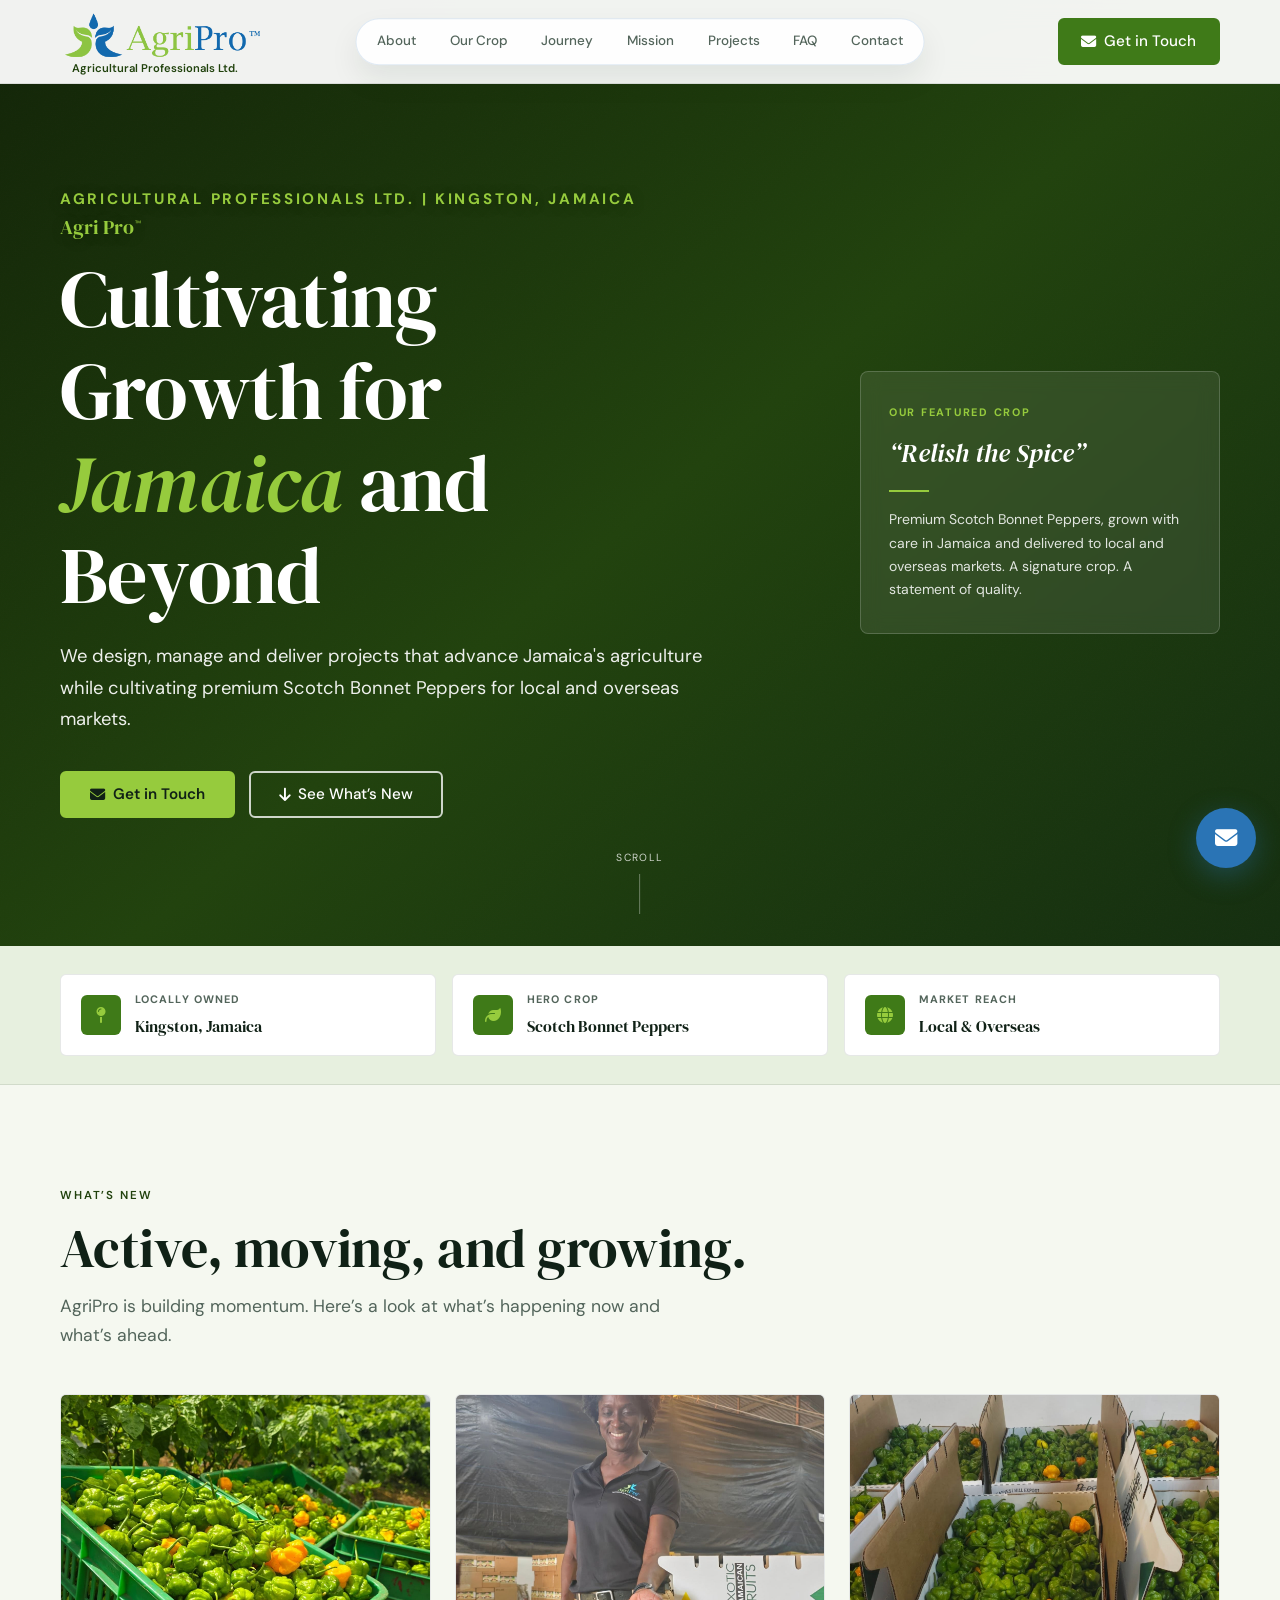
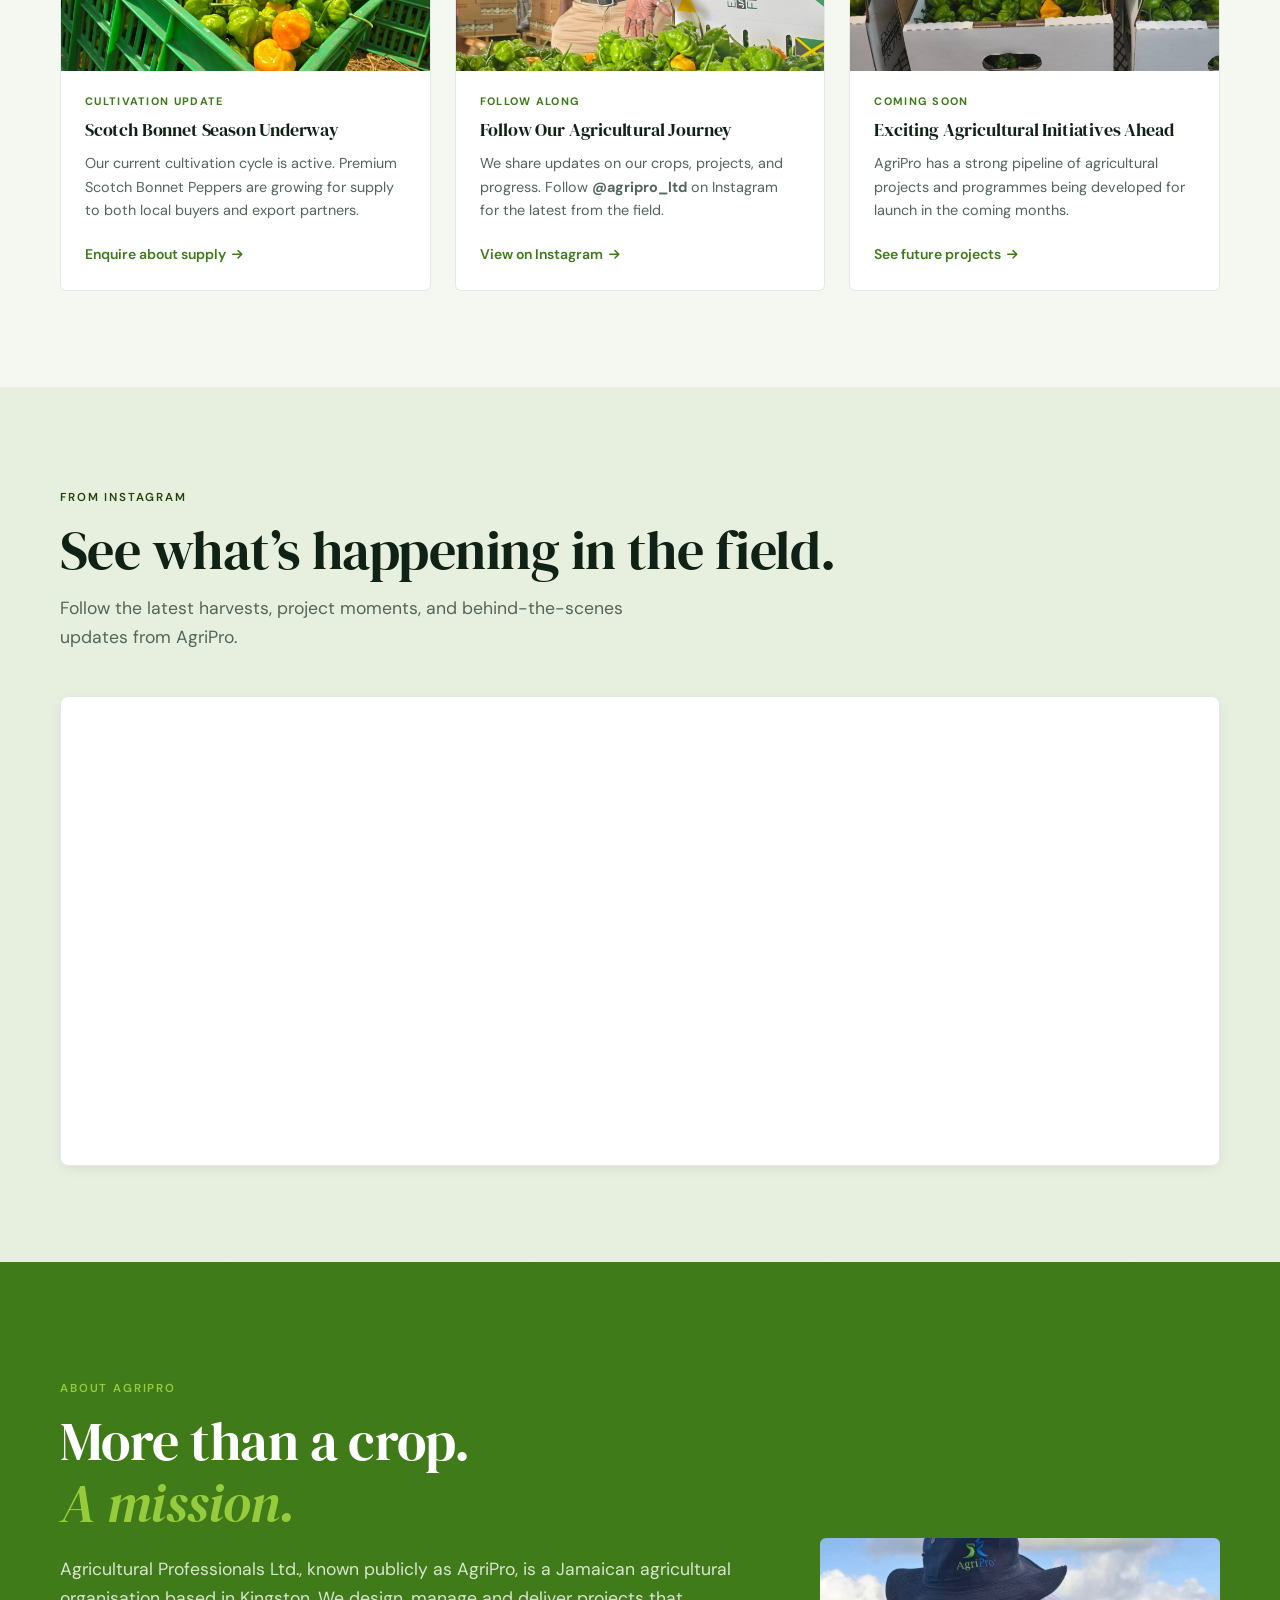
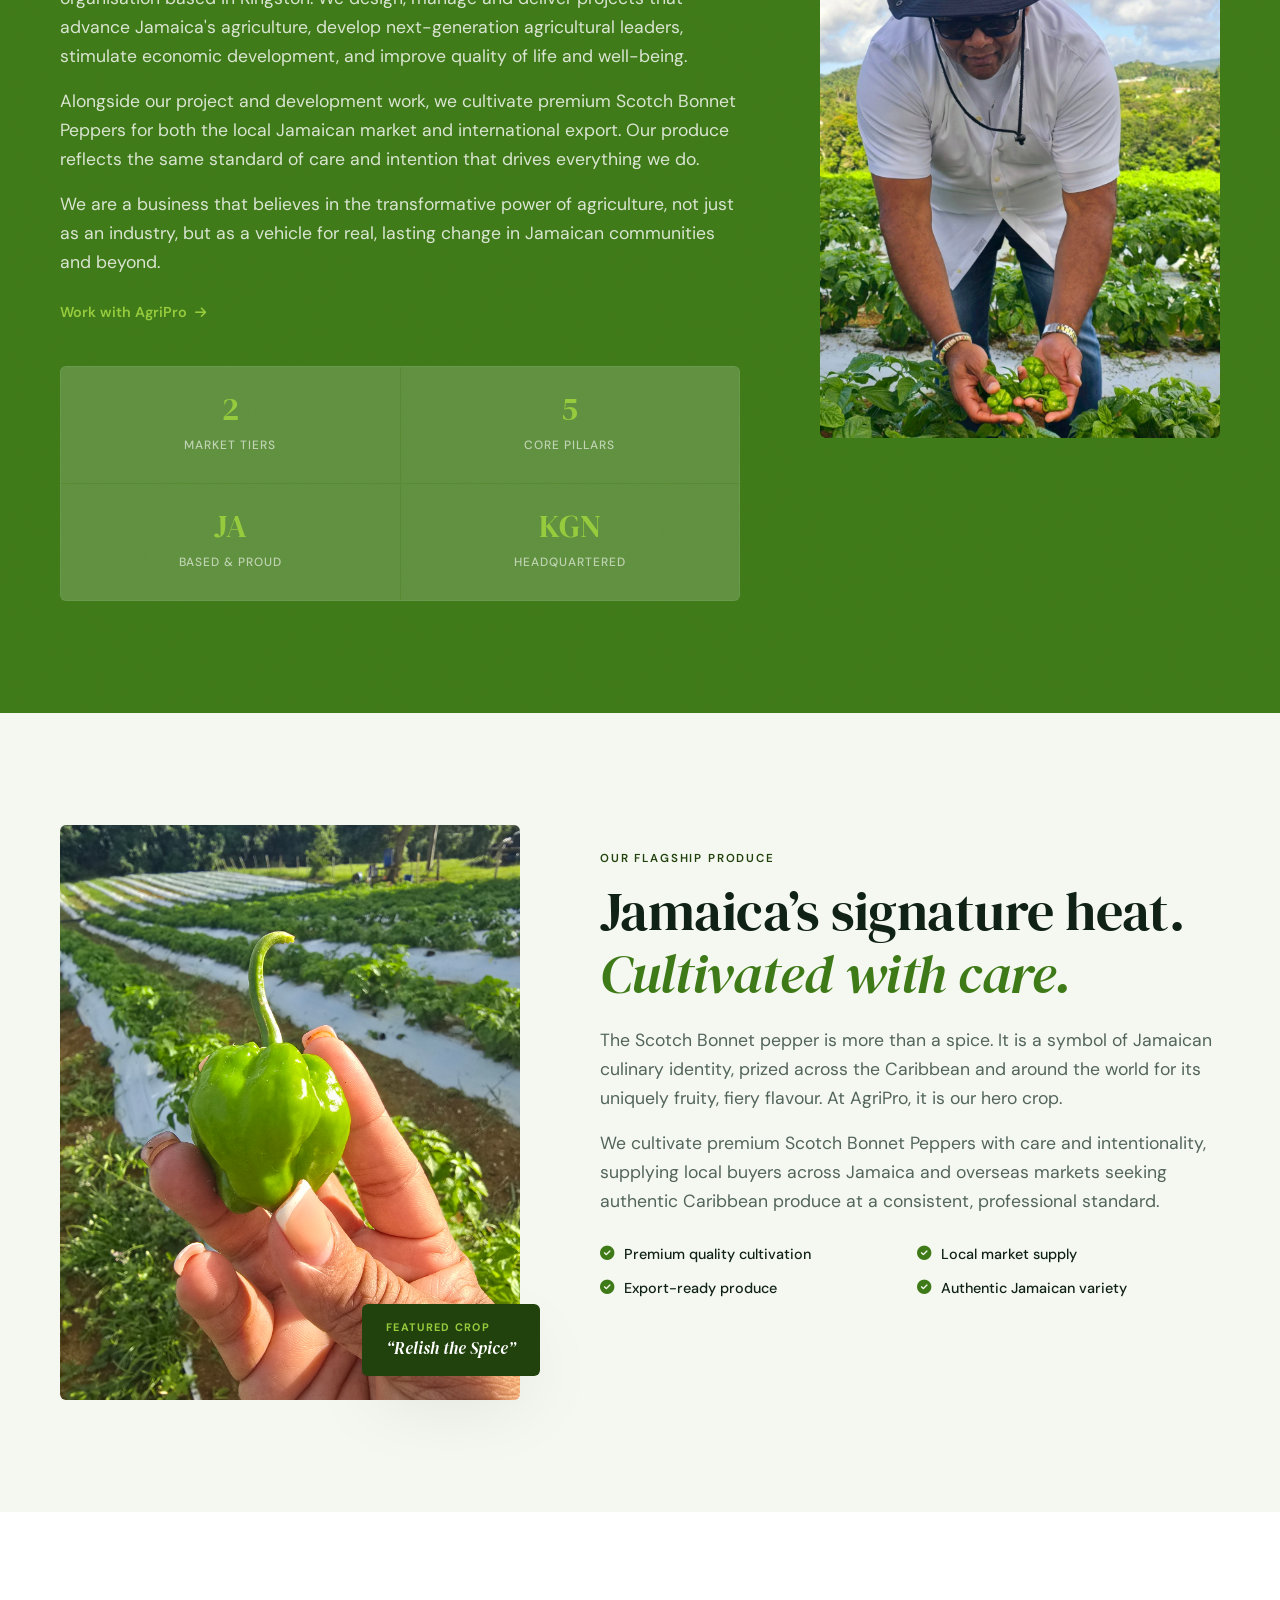
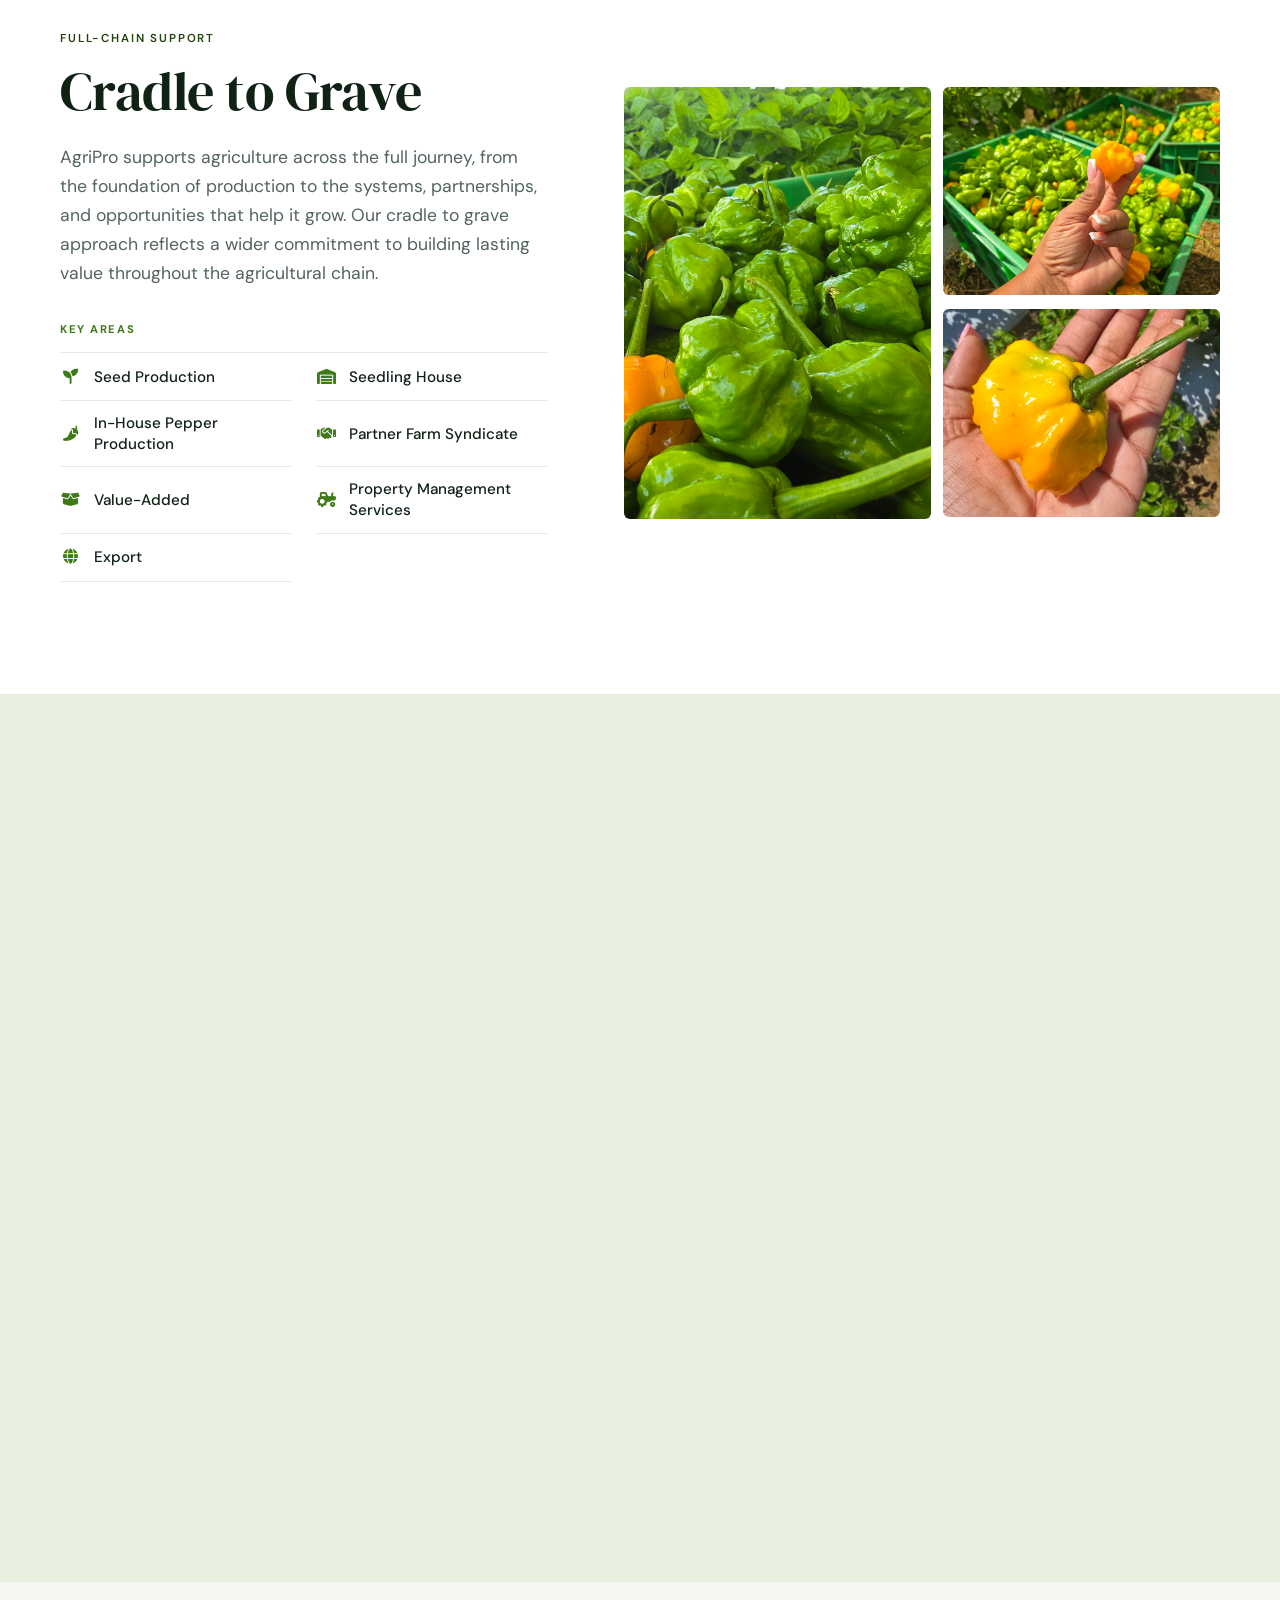
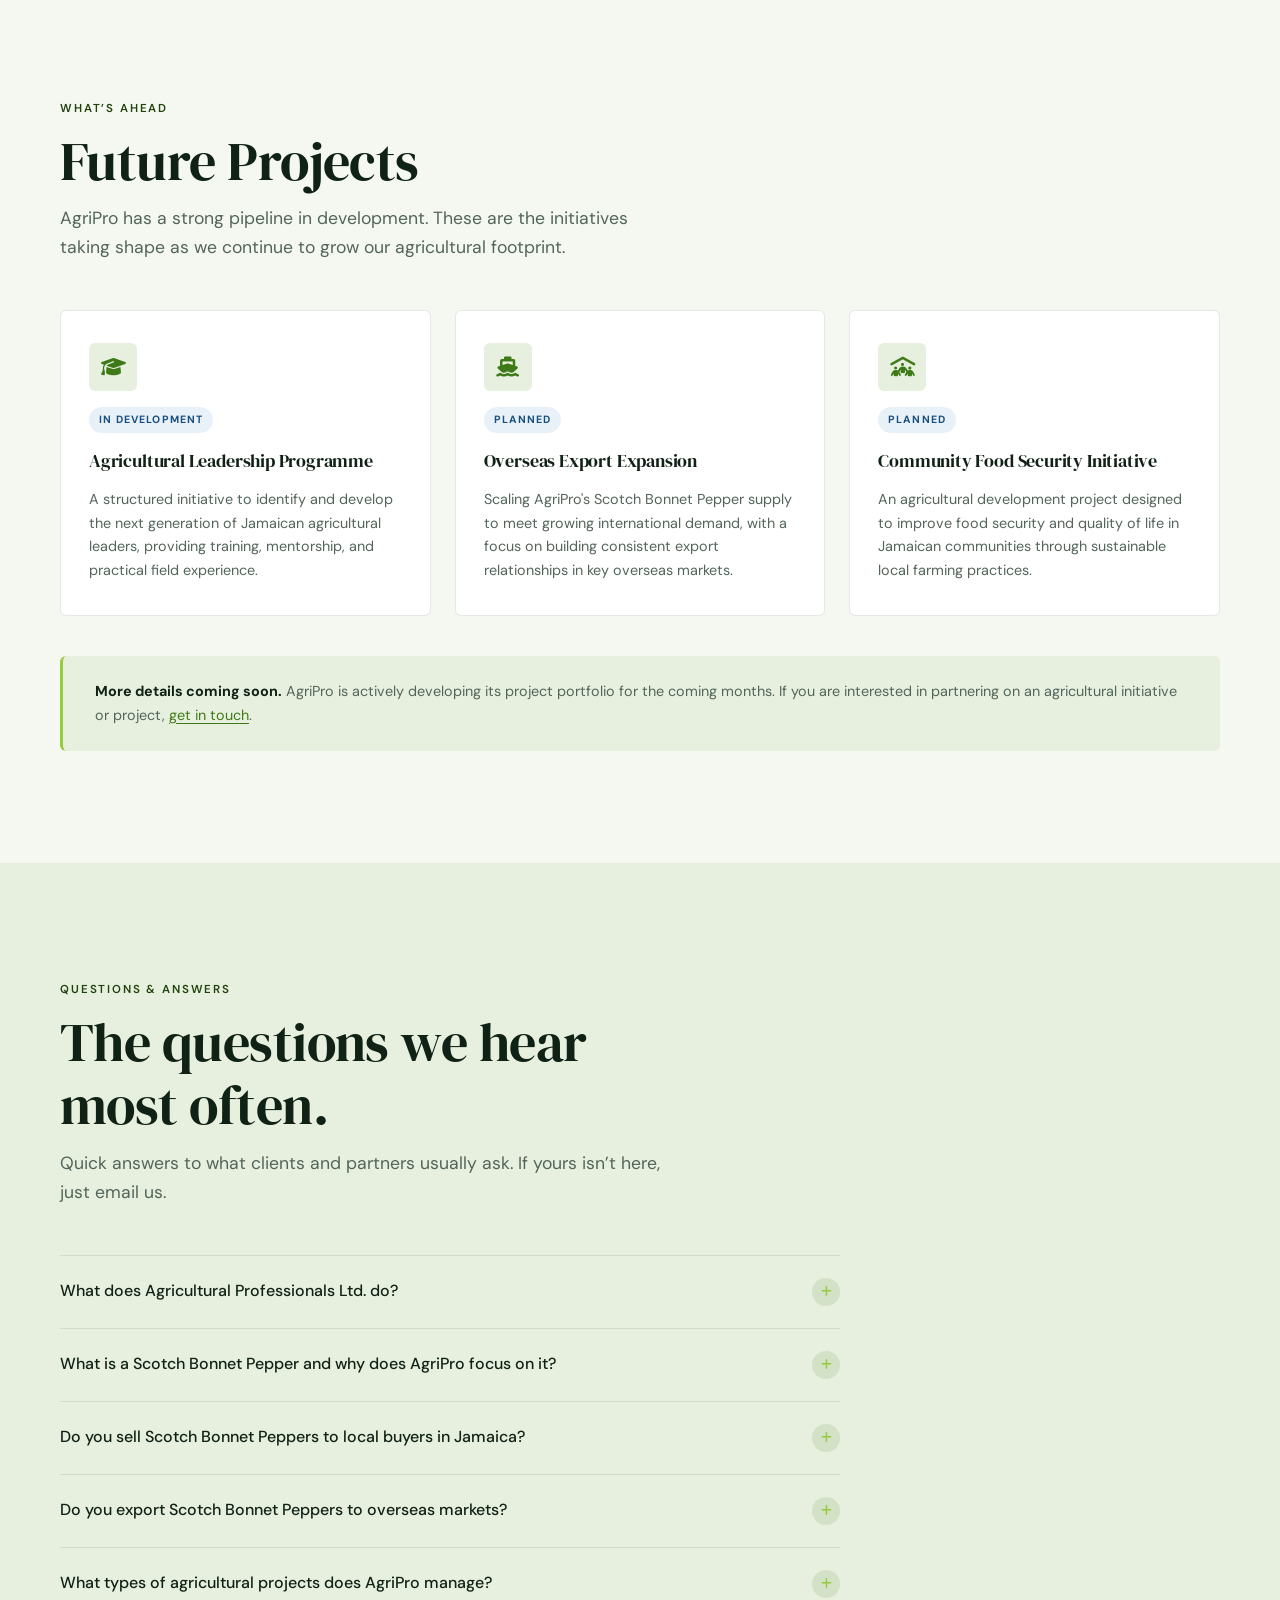
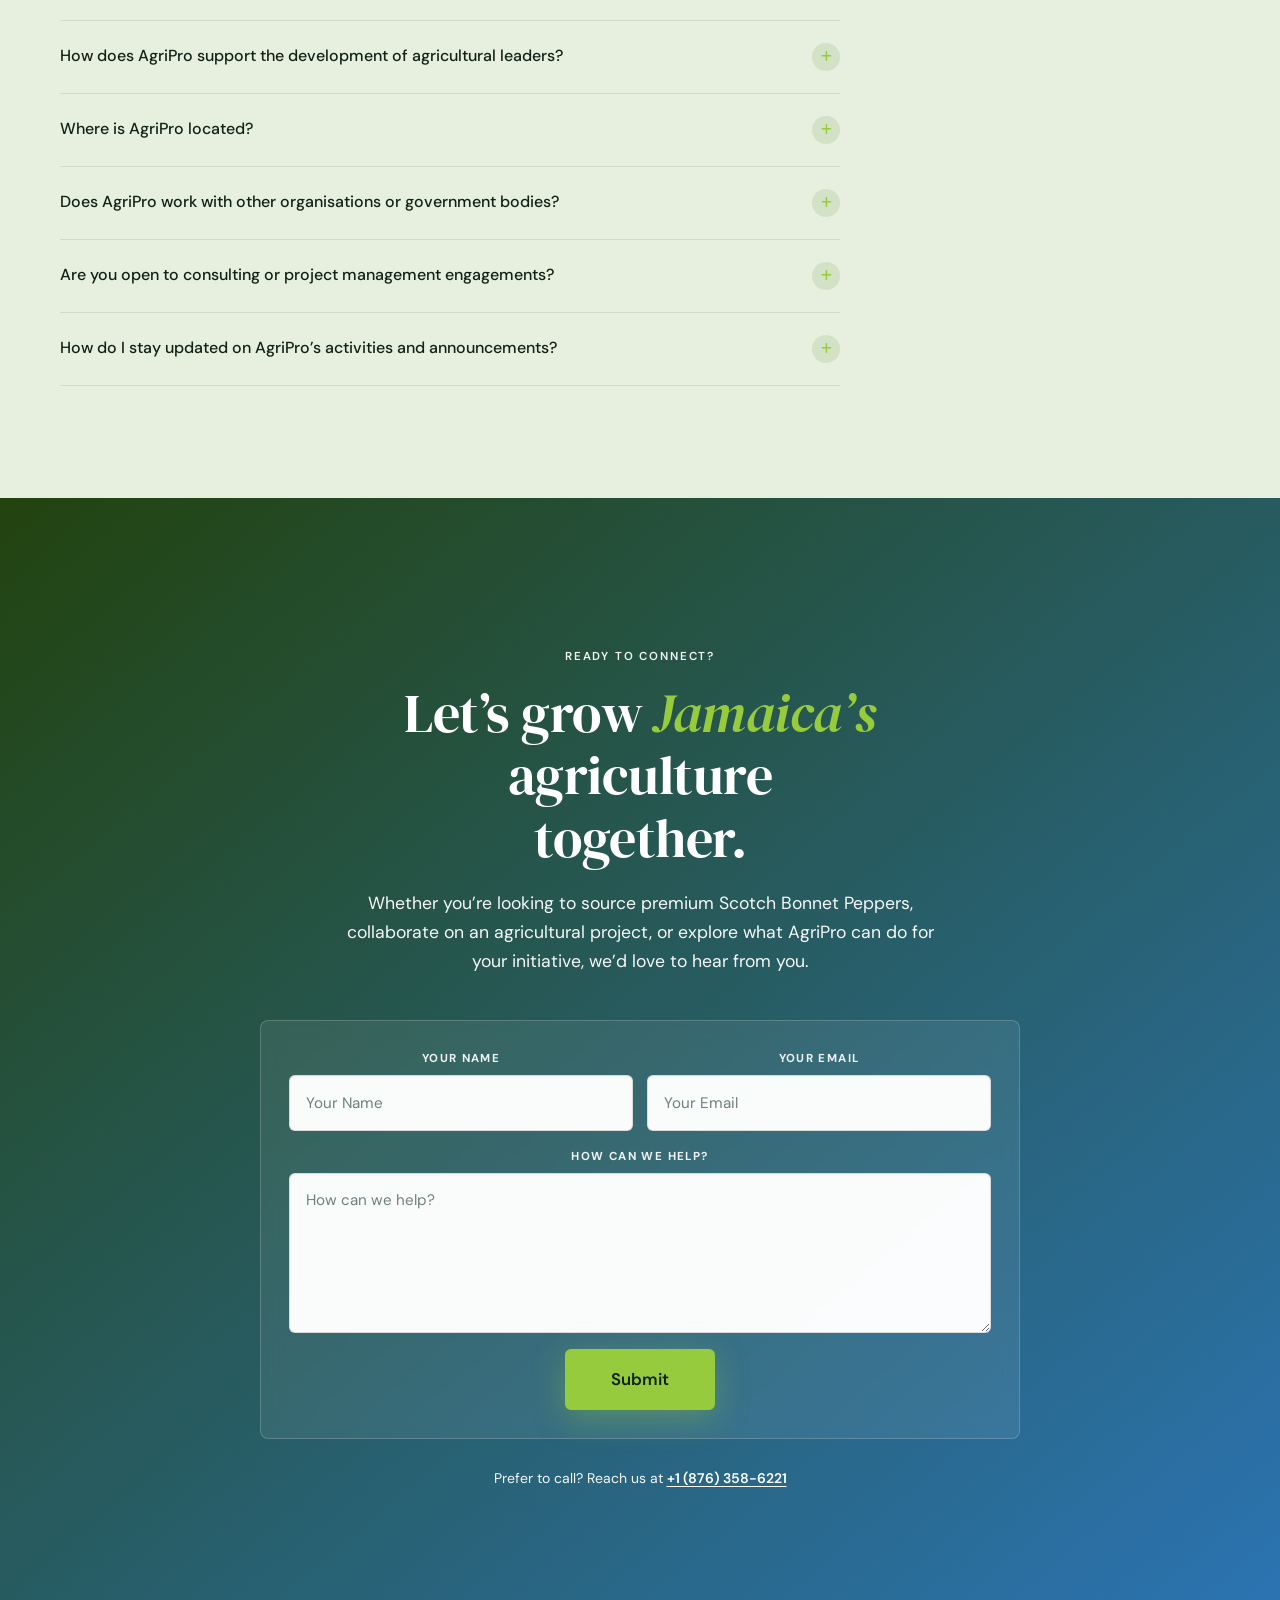
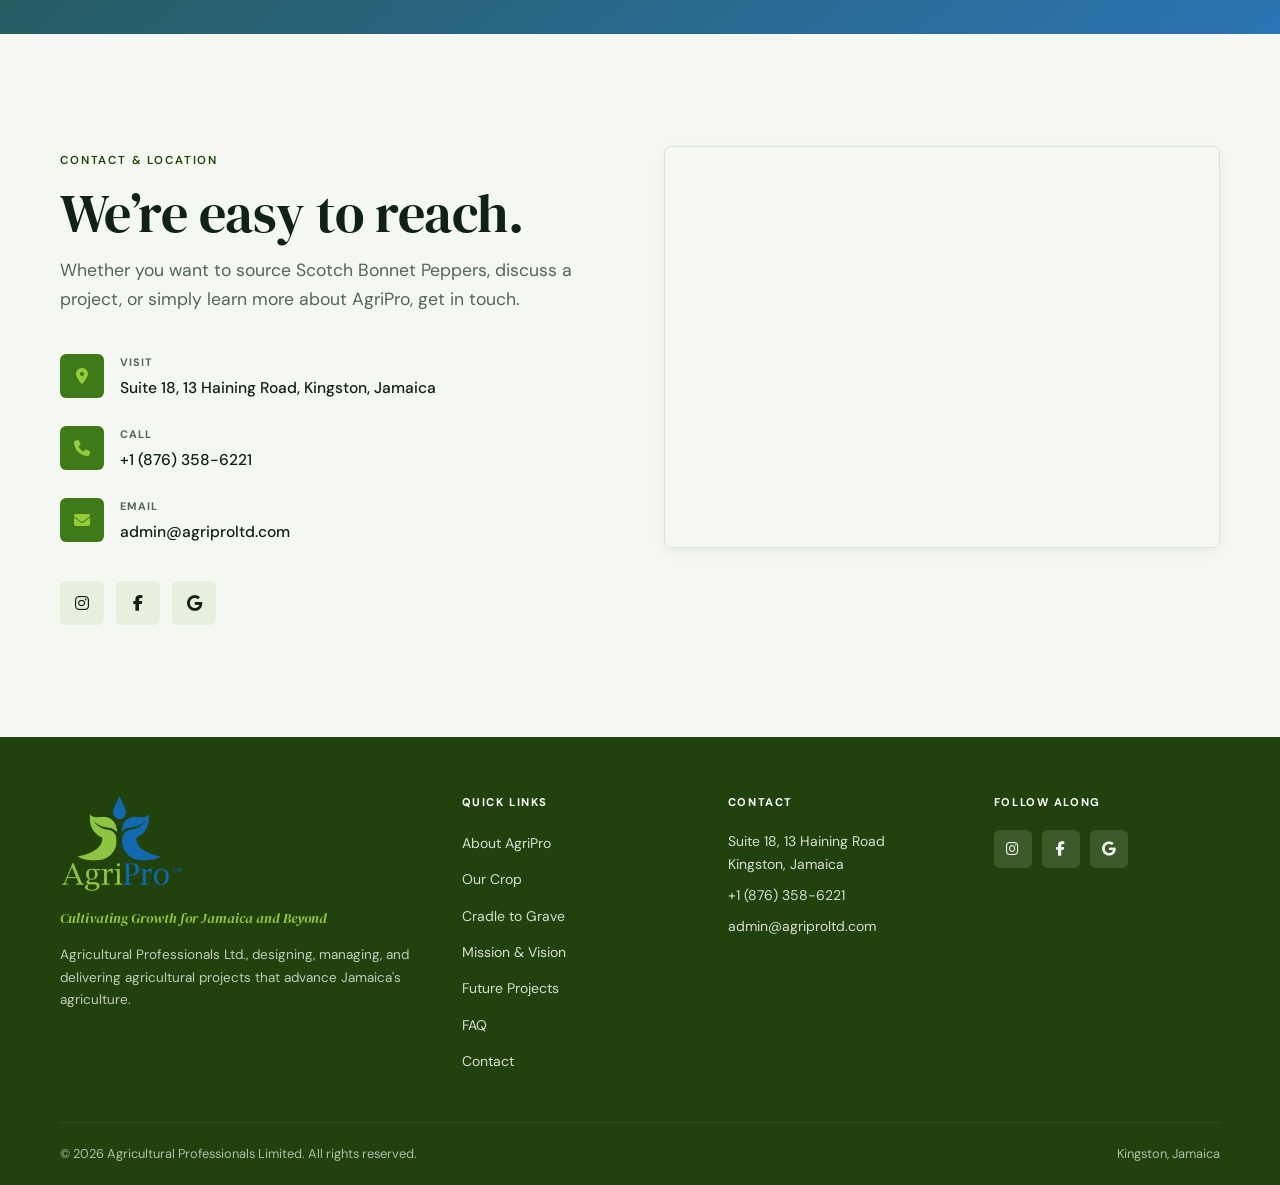
==== index.html @ 34b65602 "Client updates" ====
<!DOCTYPE html>
<html lang="en">
<head>
  <meta charset="UTF-8">
  <meta name="viewport" content="width=device-width, initial-scale=1.0">

  <!-- Primary Meta -->
  <title>Agricultural Professionals Ltd. | Premium Scotch Bonnet Peppers &amp; Agricultural Solutions in Kingston, Jamaica</title>
  <meta name="description" content="AgriPro designs, manages and delivers projects that advance Jamaica's agriculture while cultivating premium Scotch Bonnet Peppers for local and overseas markets. Based in Kingston, Jamaica.">
  <link rel="canonical" href="https://veltongoodenjrdcc.github.io/agriproltd-website/">

  <!-- Open Graph -->
  <meta property="og:type"        content="website">
  <meta property="og:url"         content="https://veltongoodenjrdcc.github.io/agriproltd-website/">
  <meta property="og:title"       content="AgriPro | Cultivating Growth for Jamaica and Beyond">
  <meta property="og:description" content="We design, manage and deliver projects that advance Jamaica's agriculture while cultivating premium Scotch Bonnet Peppers for local and overseas markets.">
  <meta property="og:image"       content="https://veltongoodenjrdcc.github.io/agriproltd-website/assets/images/472835831_122132964092427004_7644986744515386914_n.jpg">
  <meta property="og:locale"      content="en_JM">
  <meta property="og:site_name"   content="AgriPro">

  <!-- Twitter Card -->
  <meta name="twitter:card"        content="summary_large_image">
  <meta name="twitter:title"       content="AgriPro | Cultivating Growth for Jamaica and Beyond">
  <meta name="twitter:description" content="Premium Scotch Bonnet Peppers and agricultural project delivery for local and overseas markets. Kingston, Jamaica.">
  <meta name="twitter:image"       content="https://veltongoodenjrdcc.github.io/agriproltd-website/assets/images/472835831_122132964092427004_7644986744515386914_n.jpg">

  <!-- Theme color -->
  <meta name="theme-color" content="#2A74B5">

  <!-- Favicon -->
  <link rel="icon"             type="image/png" href="assets/images/favicon.png">
  <link rel="apple-touch-icon"                  href="assets/images/favicon.png">

  <!-- Google Fonts: DM Serif Display + DM Sans (modern-minimal pairing) -->
  <link rel="preconnect" href="https://fonts.googleapis.com">
  <link rel="preconnect" href="https://fonts.gstatic.com" crossorigin>
  <link rel="preload" as="style" href="https://fonts.googleapis.com/css2?family=DM+Sans:wght@300;400;500;600&family=DM+Serif+Display:ital@0;1&display=swap">
  <link rel="stylesheet"         href="https://fonts.googleapis.com/css2?family=DM+Sans:wght@300;400;500;600&family=DM+Serif+Display:ital@0;1&display=swap">

  <!-- Font Awesome (free tier only) -->
  <link rel="stylesheet" href="https://cdnjs.cloudflare.com/ajax/libs/font-awesome/6.5.1/css/all.min.css" crossorigin="anonymous" referrerpolicy="no-referrer">

  <!-- Styles -->
  <link rel="stylesheet" href="assets/css/styles.css">

  <!-- JSON-LD Structured Data -->
  <script type="application/ld+json">
  {
    "@context": "https://schema.org",
    "@graph": [
      {
        "@type": "Organization",
        "@id": "https://veltongoodenjrdcc.github.io/agriproltd-website/#org",
        "name": "Agricultural Professionals Limited",
        "alternateName": "AgriPro",
        "url": "https://veltongoodenjrdcc.github.io/agriproltd-website/",
        "logo": "https://veltongoodenjrdcc.github.io/agriproltd-website/assets/images/logo.png",
        "description": "Agricultural Professionals Ltd. designs, manages and delivers projects that advance Jamaica's agriculture, develops next-generation agricultural leaders, stimulates economic development, and improves quality of life and well-being. We cultivate Scotch Bonnet Peppers for local and overseas markets.",
        "address": {
          "@type": "PostalAddress",
          "streetAddress": "Suite 18, 13 Haining Road",
          "addressLocality": "Kingston",
          "addressCountry": "JM"
        },
        "telephone": "+18763586221",
        "email": "admin@agriproltd.com",
        "areaServed": ["Jamaica", "Overseas markets"],
        "sameAs": [
          "https://www.instagram.com/agripro_ltd/",
          "https://www.facebook.com/p/AgriPro-Limited-61562810125116/"
        ]
      },
      {
        "@type": "FAQPage",
        "mainEntity": [
          {
            "@type": "Question",
            "name": "What does Agricultural Professionals Ltd. do?",
            "acceptedAnswer": {
              "@type": "Answer",
              "text": "Agricultural Professionals Ltd. (AgriPro) designs, manages and delivers projects that advance Jamaica's agriculture. We develop next-generation agricultural leaders, stimulate economic development, and improve quality of life and well-being. We also cultivate premium Scotch Bonnet Peppers for local and overseas markets."
            }
          },
          {
            "@type": "Question",
            "name": "What is a Scotch Bonnet Pepper and why does AgriPro focus on it?",
            "acceptedAnswer": {
              "@type": "Answer",
              "text": "The Scotch Bonnet is Jamaica's signature pepper, known for its distinctive fruity heat and deep cultural roots in Caribbean cuisine. AgriPro cultivates premium Scotch Bonnet Peppers as a flagship crop, supplying both local buyers and export markets."
            }
          },
          {
            "@type": "Question",
            "name": "Do you sell Scotch Bonnet Peppers locally in Jamaica?",
            "acceptedAnswer": {
              "@type": "Answer",
              "text": "Yes. We supply Scotch Bonnet Peppers to the local Jamaican market. Contact us at admin@agriproltd.com or call +1 (876) 358-6221 to discuss your requirements."
            }
          },
          {
            "@type": "Question",
            "name": "Do you export Scotch Bonnet Peppers to overseas markets?",
            "acceptedAnswer": {
              "@type": "Answer",
              "text": "Yes. AgriPro cultivates Scotch Bonnet Peppers for both local and overseas markets. If you are an international buyer or importer, reach out to us at admin@agriproltd.com to discuss availability and supply terms."
            }
          },
          {
            "@type": "Question",
            "name": "What types of agricultural projects does AgriPro manage?",
            "acceptedAnswer": {
              "@type": "Answer",
              "text": "AgriPro designs and delivers a range of agricultural projects including crop production and management, leadership and capacity-building initiatives, economic development projects, and community-focused agricultural programmes."
            }
          },
          {
            "@type": "Question",
            "name": "Where is AgriPro located?",
            "acceptedAnswer": {
              "@type": "Answer",
              "text": "Our office is at Suite 18, 13 Haining Road, Kingston, Jamaica. You can reach us by phone at +1 (876) 358-6221 or by email at admin@agriproltd.com."
            }
          }
        ]
      },
      {
        "@type": "BreadcrumbList",
        "itemListElement": [
          {
            "@type": "ListItem",
            "position": 1,
            "name": "Home",
            "item": "https://veltongoodenjrdcc.github.io/agriproltd-website/"
          }
        ]
      }
    ]
  }
  </script>
</head>

<body>

  <!-- Skip to main content -->
  <a class="skip-link" href="#main-content">Skip to main content</a>

  <!-- ======================================================
       NAVIGATION
       ====================================================== -->
  <header id="nav" role="banner">
    <div class="container">
      <div class="nav__inner">

        <!-- Logo -->
        <a href="./" class="nav__logo" aria-label="Agricultural Professionals Ltd. home">
          <img src="assets/images/logo-horizontal.png"
               alt=""
               class="nav__logo-image"
               width="6008" height="1472">
          <span class="nav__logo-subtext">Agricultural Professionals Ltd.</span>
        </a>

        <!-- Desktop nav links -->
        <nav class="nav__links" aria-label="Main navigation">
          <a href="#about"    class="nav__link" data-nav-link aria-current="false">About</a>
          <a href="#crop"     class="nav__link" data-nav-link aria-current="false">Our Crop</a>
          <a href="#cradle-to-grave" class="nav__link" data-nav-link aria-current="false">Journey</a>
          <a href="#mission"  class="nav__link" data-nav-link aria-current="false">Mission</a>
          <a href="#projects" class="nav__link" data-nav-link aria-current="false">Projects</a>
          <a href="#faq"      class="nav__link" data-nav-link aria-current="false">FAQ</a>
          <a href="#contact"  class="nav__link" data-nav-link aria-current="false">Contact</a>
        </nav>

        <!-- Desktop CTA -->
        <a href="#final-cta"
           class="btn btn--primary nav__cta"
           aria-label="Go to the contact section">
          <i class="fa-solid fa-envelope" aria-hidden="true"></i>
          Get in Touch
        </a>

        <!-- Hamburger -->
        <button id="nav-hamburger"
                class="nav__hamburger"
                aria-label="Open navigation menu"
                aria-expanded="false"
                aria-controls="nav-mobile-menu">
          <i class="fa-solid fa-bars" aria-hidden="true"></i>
        </button>

      </div>
    </div>
  </header>

  <!-- Mobile menu (outside header for z-index control) -->
  <div id="nav-mobile-menu" class="nav__mobile-menu" aria-label="Mobile navigation">
    <nav class="nav__mobile-links">
      <a href="#about"    class="nav__mobile-link" data-nav-link aria-current="false">About AgriPro</a>
      <a href="#crop"     class="nav__mobile-link" data-nav-link aria-current="false">Our Crop</a>
      <a href="#cradle-to-grave" class="nav__mobile-link" data-nav-link aria-current="false">Cradle to Grave</a>
      <a href="#mission"  class="nav__mobile-link" data-nav-link aria-current="false">Mission &amp; Vision</a>
      <a href="#projects" class="nav__mobile-link" data-nav-link aria-current="false">Future Projects</a>
      <a href="#faq"      class="nav__mobile-link" data-nav-link aria-current="false">FAQ</a>
      <a href="#contact"  class="nav__mobile-link" data-nav-link aria-current="false">Contact</a>
    </nav>
    <a href="#final-cta"
       class="btn btn--primary" style="width:100%;justify-content:center;">
      <i class="fa-solid fa-envelope" aria-hidden="true"></i>
      Get in Touch
    </a>
  </div>

  <!-- ======================================================
       MAIN CONTENT
       ====================================================== -->
  <main id="main-content">

    <!-- ====================================================
         HERO
         ==================================================== -->
    <section id="hero" aria-label="Hero - AgriPro introduction">

      <!-- Background carousel -->
      <div class="hero__carousel" aria-hidden="true">
        <!-- PLACEHOLDER images: swap for client-supplied farm/product photography before launch -->
        <div class="hero__slide"></div>
        <div class="hero__slide"></div>
        <div class="hero__slide"></div>
        <div class="hero__slide"></div>
      </div>

      <!-- Overlay and noise texture -->
      <div class="hero__overlay" aria-hidden="true"></div>
      <div class="hero__noise"   aria-hidden="true"></div>

      <!-- Content -->
      <div class="hero__content">
        <div class="container">
          <div class="hero__grid">

            <!-- Main headline -->
            <div class="hero__main">
              <div class="hero__brand">
                <p class="eyebrow hero__eyebrow">Agricultural Professionals Ltd. | Kingston, Jamaica</p>
                <p class="hero__brand-name">Agri Pro<sup>&trade;</sup></p>
              </div>
              <h1 class="hero__h1">
                Cultivating Growth for <em>Jamaica</em> and Beyond
              </h1>
              <p class="hero__sub">
                We design, manage and deliver projects that advance Jamaica's agriculture while cultivating premium Scotch Bonnet Peppers for local and overseas markets.
              </p>
              <div class="hero__ctas">
                <a href="#final-cta"
                   class="btn btn--highlight">
                  <i class="fa-solid fa-envelope" aria-hidden="true"></i>
                  Get in Touch
                </a>
                <a href="#whats-new" class="btn btn--ghost">
                  <i class="fa-solid fa-arrow-down" aria-hidden="true"></i>
                  See What&rsquo;s New
                </a>
              </div>
            </div>

            <!-- Pull-quote card -->
            <aside class="hero__card" aria-label="Brand statement">
              <p class="hero__card-eyebrow">Our Featured Crop</p>
              <blockquote class="hero__card-quote">
                &ldquo;Relish the Spice&rdquo;
              </blockquote>
              <div class="hero__card-rule" aria-hidden="true"></div>
              <p class="hero__card-body">
                Premium Scotch Bonnet Peppers, grown with care in Jamaica and delivered to local and overseas markets. A signature crop. A statement of quality.
              </p>
            </aside>

          </div>
        </div>
      </div>

      <!-- Scroll cue -->
      <div class="hero__scroll-cue" aria-hidden="true">
        <span>Scroll</span>
        <span class="hero__scroll-line"></span>
      </div>

    </section>

    <!-- ====================================================
         SOCIAL PROOF STRIP (trust badges - no rating yet)
         ==================================================== -->
    <div id="proof-strip" aria-label="Trust signals">
      <div class="container">
        <ul class="proof-strip__grid" role="list">
          <li>
            <div class="proof-badge">
              <div class="proof-badge__icon" aria-hidden="true">
                <i class="fa-solid fa-map-pin"></i>
              </div>
              <div class="proof-badge__text">
                <span class="proof-badge__label">Locally Owned</span>
                <span class="proof-badge__value">Kingston, Jamaica</span>
              </div>
            </div>
          </li>
          <li>
            <div class="proof-badge">
              <div class="proof-badge__icon" aria-hidden="true">
                <i class="fa-solid fa-leaf"></i>
              </div>
              <div class="proof-badge__text">
                <span class="proof-badge__label">Hero Crop</span>
                <span class="proof-badge__value">Scotch Bonnet Peppers</span>
              </div>
            </div>
          </li>
          <li>
            <div class="proof-badge">
              <div class="proof-badge__icon" aria-hidden="true">
                <i class="fa-solid fa-globe"></i>
              </div>
              <div class="proof-badge__text">
                <span class="proof-badge__label">Market Reach</span>
                <span class="proof-badge__value">Local &amp; Overseas</span>
              </div>
            </div>
          </li>
        </ul>
      </div>
    </div>

    <!-- ====================================================
         WHAT'S NEW
         ==================================================== -->
    <section id="whats-new" aria-labelledby="whats-new-heading">
      <div class="container">

        <header class="section-header">
          <p class="eyebrow">What&rsquo;s New</p>
          <h2 id="whats-new-heading" class="reveal">Active, moving, and growing.</h2>
          <p class="section-intro reveal reveal--d1">
            AgriPro is building momentum. Here&rsquo;s a look at what&rsquo;s happening now and what&rsquo;s ahead.
          </p>
        </header>

        <ul class="news-grid" role="list">

          <!-- Card 1 -->
          <li class="reveal reveal--d1">
            <article class="news-card">
              <div class="news-card__img-wrap">
                <!-- PLACEHOLDER: swap for client pepper/field photo -->
                <img src="assets/images/agripro_ltd_DGO-5X3OQLt.jpg"
                     alt="Harvest crates filled with Scotch Bonnet peppers at an AgriPro field"
                     class="news-card__img"
                     width="600" height="338"
                     loading="lazy">
              </div>
              <div class="news-card__body">
                <span class="news-card__tag">Cultivation Update</span>
                <h3 class="news-card__title">Scotch Bonnet Season Underway</h3>
                <p class="news-card__excerpt">
                  Our current cultivation cycle is active. Premium Scotch Bonnet Peppers are growing for supply to both local buyers and export partners.
                </p>
                <a href="#final-cta"
                   class="news-card__link">
                  Enquire about supply <i class="fa-solid fa-arrow-right" aria-hidden="true"></i>
                </a>
              </div>
            </article>
          </li>

          <!-- Card 2 -->
          <li class="reveal reveal--d2">
            <article class="news-card">
              <div class="news-card__img-wrap">
                <!-- PLACEHOLDER: swap for client social/brand photo -->
                <img src="assets/images/475409108_17912320704067454_8020416006217473287_n.jpg"
                     alt="An AgriPro team member standing behind fresh Scotch Bonnet peppers"
                     class="news-card__img"
                     width="600" height="338"
                     loading="lazy">
              </div>
              <div class="news-card__body">
                <span class="news-card__tag">Follow Along</span>
                <h3 class="news-card__title">Follow Our Agricultural Journey</h3>
                <p class="news-card__excerpt">
                  We share updates on our crops, projects, and progress. Follow <strong>@agripro_ltd</strong> on Instagram for the latest from the field.
                </p>
                <a href="https://www.instagram.com/agripro_ltd/"
                   class="news-card__link"
                   target="_blank"
                   rel="noopener noreferrer"
                   aria-label="Follow AgriPro on Instagram (opens in a new tab)">
                  View on Instagram <i class="fa-solid fa-arrow-right" aria-hidden="true"></i>
                </a>
              </div>
            </article>
          </li>

          <!-- Card 3 -->
          <li class="reveal reveal--d3">
            <article class="news-card">
              <div class="news-card__img-wrap">
                <!-- PLACEHOLDER: swap for client project or team photo -->
                <img src="assets/images/475451727_17912320713067454_729291088697328721_n.jpg"
                     alt="Packed boxes of Scotch Bonnet peppers ready for distribution"
                     class="news-card__img"
                     width="600" height="338"
                     loading="lazy">
              </div>
              <div class="news-card__body">
                <span class="news-card__tag">Coming Soon</span>
                <h3 class="news-card__title">Exciting Agricultural Initiatives Ahead</h3>
                <p class="news-card__excerpt">
                  AgriPro has a strong pipeline of agricultural projects and programmes being developed for launch in the coming months.
                </p>
                <a href="#projects" class="news-card__link">
                  See future projects <i class="fa-solid fa-arrow-right" aria-hidden="true"></i>
                </a>
              </div>
            </article>
          </li>

        </ul>
      </div>
    </section>

    <!-- ====================================================
         INSTAGRAM FEED
         ==================================================== -->
    <section id="instagram-feed" aria-labelledby="instagram-feed-heading">
      <div class="container">

        <header class="section-header">
          <p class="eyebrow reveal">From Instagram</p>
          <h2 id="instagram-feed-heading" class="reveal reveal--d1">See what&rsquo;s happening in the field.</h2>
          <p class="section-intro reveal reveal--d2">
            Follow the latest harvests, project moments, and behind-the-scenes updates from AgriPro.
          </p>
        </header>

        <div class="instagram-feed__embed reveal reveal--d3">
          <div class="elfsight-app-9d7d2c57-ef60-429b-b143-229e16730083" data-elfsight-app-lazy></div>
        </div>

      </div>
    </section>

    <!-- ====================================================
         ABOUT AGRIPRO
         ==================================================== -->
    <section id="about" aria-labelledby="about-heading">
      <div class="container about__inner">
        <div class="about__grid">

          <!-- Text column -->
          <div class="about__content">
            <p class="eyebrow about__eyebrow reveal">About AgriPro</p>
            <h2 id="about-heading" class="about__h2 reveal reveal--d1">
              More than a crop.<br><em>A mission.</em>
            </h2>
            <p class="about__text reveal reveal--d2">
              Agricultural Professionals Ltd., known publicly as AgriPro, is a Jamaican agricultural organisation based in Kingston. We design, manage and deliver projects that advance Jamaica's agriculture, develop next-generation agricultural leaders, stimulate economic development, and improve quality of life and well-being.
            </p>
            <p class="about__text reveal reveal--d2">
              Alongside our project and development work, we cultivate premium Scotch Bonnet Peppers for both the local Jamaican market and international export. Our produce reflects the same standard of care and intention that drives everything we do.
            </p>
            <p class="about__text reveal reveal--d3">
              We are a business that believes in the transformative power of agriculture, not just as an industry, but as a vehicle for real, lasting change in Jamaican communities and beyond.
            </p>
            <a href="#final-cta" class="about__cta-link reveal reveal--d3">
              Work with AgriPro <i class="fa-solid fa-arrow-right" aria-hidden="true"></i>
            </a>

            <!-- Stats -->
            <div class="about__stats reveal reveal--d4" aria-label="AgriPro at a glance">
              <div class="about__stat">
                <span class="about__stat-value">2</span>
                <span class="about__stat-label">Market Tiers</span>
              </div>
              <div class="about__stat">
                <span class="about__stat-value">5</span>
                <span class="about__stat-label">Core Pillars</span>
              </div>
              <div class="about__stat">
                <span class="about__stat-value">JA</span>
                <span class="about__stat-label">Based &amp; Proud</span>
              </div>
              <div class="about__stat">
                <span class="about__stat-value">KGN</span>
                <span class="about__stat-label">Headquartered</span>
              </div>
            </div>
          </div>

          <!-- Image column -->
          <div class="about__img-col reveal">
            <!-- PLACEHOLDER: swap for a client-supplied team or farm photo before launch -->
            <img src="assets/images/agripro_ltd_DEN6FFySe5W.jpg"
                 alt="AgriPro team members working in the field in Kingston, Jamaica"
                 class="about__img"
                 width="800" height="1000"
                 loading="lazy">
          </div>

        </div>
      </div>
    </section>

    <!-- ====================================================
         FEATURED CROP - SCOTCH BONNET PEPPER
         ==================================================== -->
    <section id="crop" aria-labelledby="crop-heading">
      <div class="container">
        <div class="crop__grid">

          <!-- Image -->
          <div class="crop__img-wrap reveal">
            <!-- PLACEHOLDER: swap for client-supplied Scotch Bonnet pepper photography -->
            <img src="assets/images/agripro_ltd_DExXBd2OIyi.jpg"
                 alt="Fresh Scotch Bonnet peppers held in hand at an AgriPro harvest"
                 class="crop__img"
                 width="800" height="1000"
                 loading="lazy">
            <div class="crop__badge" aria-hidden="true">
              <span>Featured Crop</span>
              &ldquo;Relish the Spice&rdquo;
            </div>
          </div>

          <!-- Content -->
          <div class="crop__content">
            <p class="eyebrow reveal">Our Flagship Produce</p>
            <h2 id="crop-heading" class="crop__h2 reveal reveal--d1">
              Jamaica&rsquo;s signature heat.<br><em>Cultivated with care.</em>
            </h2>
            <p class="crop__text reveal reveal--d2">
              The Scotch Bonnet pepper is more than a spice. It is a symbol of Jamaican culinary identity, prized across the Caribbean and around the world for its uniquely fruity, fiery flavour. At AgriPro, it is our hero crop.
            </p>
            <p class="crop__text reveal reveal--d2">
              We cultivate premium Scotch Bonnet Peppers with care and intentionality, supplying local buyers across Jamaica and overseas markets seeking authentic Caribbean produce at a consistent, professional standard.
            </p>

            <div class="crop__features reveal reveal--d3" aria-label="Crop highlights">
              <div class="crop__feature">
                <i class="fa-solid fa-check-circle crop__feature-icon" aria-hidden="true"></i>
                <span class="crop__feature-text">Premium quality cultivation</span>
              </div>
              <div class="crop__feature">
                <i class="fa-solid fa-check-circle crop__feature-icon" aria-hidden="true"></i>
                <span class="crop__feature-text">Local market supply</span>
              </div>
              <div class="crop__feature">
                <i class="fa-solid fa-check-circle crop__feature-icon" aria-hidden="true"></i>
                <span class="crop__feature-text">Export-ready produce</span>
              </div>
              <div class="crop__feature">
                <i class="fa-solid fa-check-circle crop__feature-icon" aria-hidden="true"></i>
                <span class="crop__feature-text">Authentic Jamaican variety</span>
              </div>
            </div>

            <a href="#final-cta"
               class="btn btn--primary reveal reveal--d4"
               aria-label="Go to the contact section for sourcing questions">
              <i class="fa-solid fa-envelope" aria-hidden="true"></i>
              Ask About Sourcing
            </a>
          </div>

        </div>
      </div>
    </section>

    <!-- ====================================================
         CRADLE TO GRAVE
         ==================================================== -->
    <section id="cradle-to-grave" aria-labelledby="cradle-heading">
      <div class="container">
        <div class="cradle__grid">

          <div class="cradle__content">
            <p class="eyebrow">Full-Chain Support</p>
            <h2 id="cradle-heading" class="cradle__h2">
              Cradle to Grave
            </h2>
            <p class="cradle__text">
              AgriPro supports agriculture across the full journey, from the foundation of production to the systems, partnerships, and opportunities that help it grow. Our cradle to grave approach reflects a wider commitment to building lasting value throughout the agricultural chain.
            </p>

            <div class="cradle__areas" aria-label="Cradle to grave key areas">
              <p class="cradle__areas-heading">Key Areas</p>
              <ul class="cradle__area-list" role="list">
                <li><i class="fa-solid fa-seedling" aria-hidden="true"></i><span>Seed Production</span></li>
                <li><i class="fa-solid fa-warehouse" aria-hidden="true"></i><span>Seedling House</span></li>
                <li><i class="fa-solid fa-pepper-hot" aria-hidden="true"></i><span>In-House Pepper Production</span></li>
                <li><i class="fa-solid fa-handshake" aria-hidden="true"></i><span>Partner Farm Syndicate</span></li>
                <li><i class="fa-solid fa-box-open" aria-hidden="true"></i><span>Value-Added</span></li>
                <li><i class="fa-solid fa-tractor" aria-hidden="true"></i><span>Property Management Services</span></li>
                <li><i class="fa-solid fa-globe" aria-hidden="true"></i><span>Export</span></li>
              </ul>
            </div>
          </div>

          <div class="cradle__gallery" aria-label="Scotch Bonnet pepper production and harvest">
            <figure class="cradle__image-wrap cradle__image-wrap--primary">
              <img src="assets/images/cradle-to-grave-green-peppers.jpg"
                   alt="Fresh green Scotch Bonnet peppers harvested in a green crate"
                   class="cradle__image"
                   width="3018" height="2958"
                   loading="lazy">
            </figure>
            <figure class="cradle__image-wrap">
              <img src="assets/images/cradle-to-grave-harvest-crates.jpg"
                   alt="A ripe yellow Scotch Bonnet pepper held above harvest crates"
                   class="cradle__image"
                   width="4000" height="3000"
                   loading="lazy">
            </figure>
            <figure class="cradle__image-wrap">
              <img src="assets/images/cradle-to-grave-yellow-pepper.jpg"
                   alt="A ripe yellow Scotch Bonnet pepper resting in a hand at the farm"
                   class="cradle__image"
                   width="4000" height="3000"
                   loading="lazy">
            </figure>
          </div>

        </div>
      </div>
    </section>

    <!-- ====================================================
         MISSION / VISION / PILLARS
         ==================================================== -->
    <section id="mission" aria-labelledby="mission-heading">
      <div class="container">

        <div class="mission__top">
          <p class="eyebrow reveal">Our Foundation</p>
          <h2 id="mission-heading" class="reveal reveal--d1">Driven by purpose.<br>Built for impact.</h2>
          <p class="section-intro reveal reveal--d2">
            Everything AgriPro does is grounded in a clear mission, a bold vision, and five pillars that guide how we work.
          </p>
        </div>

        <div class="mission__blocks">

          <!-- Mission -->
          <div class="mission-block reveal">
            <p class="mission-block__eyebrow">Our Mission</p>
            <div class="mission-block__icon" aria-hidden="true">
              <i class="fa-solid fa-bullseye"></i>
            </div>
            <p class="mission-block__text">
              Design, manage and develop projects that advance Jamaican agriculture, develop next-generation agricultural leaders, stimulate economic development, and improve quality of life and well-being.
            </p>
          </div>

          <!-- Vision -->
          <div class="mission-block reveal reveal--d2">
            <p class="mission-block__eyebrow">Our Vision</p>
            <div class="mission-block__icon" aria-hidden="true">
              <i class="fa-solid fa-eye"></i>
            </div>
            <p class="mission-block__text">
              To provide world-class Agri-solutions that will radically shift the agricultural landscape, making us the provider of choice for agricultural development in Jamaica and beyond.
            </p>
          </div>

        </div>

        <!-- Pillars -->
        <div class="reveal reveal--d3">
          <p class="pillars__heading">Our Core Pillars</p>
          <ul class="pillars__grid" role="list" aria-label="AgriPro's five core pillars">
            <li>
              <div class="pillar">
                <i class="fa-solid fa-shield-halved" aria-hidden="true"></i>
                Accountability
              </div>
            </li>
            <li>
              <div class="pillar">
                <i class="fa-solid fa-comments" aria-hidden="true"></i>
                Communication
              </div>
            </li>
            <li>
              <div class="pillar">
                <i class="fa-solid fa-handshake" aria-hidden="true"></i>
                Integrity
              </div>
            </li>
            <li>
              <div class="pillar">
                <i class="fa-solid fa-arrow-trend-up" aria-hidden="true"></i>
                Growth
              </div>
            </li>
            <li>
              <div class="pillar">
                <i class="fa-solid fa-people-group" aria-hidden="true"></i>
                Teamwork
              </div>
            </li>
          </ul>
        </div>

      </div>
    </section>

    <!-- ====================================================
         FUTURE PROJECTS
         ==================================================== -->
    <section id="projects" aria-labelledby="projects-heading">
      <div class="container">

        <header class="projects__header">
          <p class="eyebrow reveal">What&rsquo;s Ahead</p>
          <h2 id="projects-heading" class="reveal reveal--d1">Future Projects</h2>
          <p class="projects__intro reveal reveal--d2">
            AgriPro has a strong pipeline in development. These are the initiatives taking shape as we continue to grow our agricultural footprint.
          </p>
        </header>

        <ul class="projects-grid" role="list">

          <!-- Project 1 -->
          <li class="reveal reveal--d1">
            <article class="project-card" tabindex="0">
              <div class="project-card__icon" aria-hidden="true">
                <i class="fa-solid fa-graduation-cap"></i>
              </div>
              <span class="project-card__status">In Development</span>
              <h3 class="project-card__title">Agricultural Leadership Programme</h3>
              <p class="project-card__text">
                A structured initiative to identify and develop the next generation of Jamaican agricultural leaders, providing training, mentorship, and practical field experience.
              </p>
            </article>
          </li>

          <!-- Project 2 -->
          <li class="reveal reveal--d2">
            <article class="project-card" tabindex="0">
              <div class="project-card__icon" aria-hidden="true">
                <i class="fa-solid fa-ship"></i>
              </div>
              <span class="project-card__status">Planned</span>
              <h3 class="project-card__title">Overseas Export Expansion</h3>
              <p class="project-card__text">
                Scaling AgriPro's Scotch Bonnet Pepper supply to meet growing international demand, with a focus on building consistent export relationships in key overseas markets.
              </p>
            </article>
          </li>

          <!-- Project 3 -->
          <li class="reveal reveal--d3">
            <article class="project-card" tabindex="0">
              <div class="project-card__icon" aria-hidden="true">
                <i class="fa-solid fa-people-roof"></i>
              </div>
              <span class="project-card__status">Planned</span>
              <h3 class="project-card__title">Community Food Security Initiative</h3>
              <p class="project-card__text">
                An agricultural development project designed to improve food security and quality of life in Jamaican communities through sustainable local farming practices.
              </p>
            </article>
          </li>

        </ul>

        <div class="projects__footer-note reveal reveal--d4">
          <p>
            <strong>More details coming soon.</strong> AgriPro is actively developing its project portfolio for the coming months. If you are interested in partnering on an agricultural initiative or project, <a href="#final-cta" style="color: var(--color-primary); text-decoration: underline; text-underline-offset: 3px;">get in touch</a>.
          </p>
        </div>

      </div>
    </section>

    <!-- ====================================================
         FAQ
         ==================================================== -->
    <section id="faq" aria-labelledby="faq-heading">
      <div class="container">

        <header class="faq__header">
          <p class="eyebrow reveal">Questions &amp; Answers</p>
          <h2 id="faq-heading" class="reveal reveal--d1">The questions we hear most often.</h2>
          <p class="faq__intro reveal reveal--d2">
            Quick answers to what clients and partners usually ask. If yours isn&rsquo;t here, just email us.
          </p>
        </header>

        <div class="faq__list reveal" role="list">

          <details class="faq__item">
            <summary>
              What does Agricultural Professionals Ltd. do?
              <span class="faq__icon" aria-hidden="true"><i class="fa-solid fa-plus"></i></span>
            </summary>
            <div class="faq__answer">
              Agricultural Professionals Ltd. (AgriPro) designs, manages and delivers projects that advance Jamaica's agriculture. This includes crop production, agricultural leadership development, community economic development, and overall quality-of-life improvement through agricultural initiatives. We also cultivate premium Scotch Bonnet Peppers for both local and overseas markets.
            </div>
          </details>

          <details class="faq__item">
            <summary>
              What is a Scotch Bonnet Pepper and why does AgriPro focus on it?
              <span class="faq__icon" aria-hidden="true"><i class="fa-solid fa-plus"></i></span>
            </summary>
            <div class="faq__answer">
              The Scotch Bonnet is Jamaica's signature pepper, known for its distinctive fruity heat and deep cultural roots in Caribbean cuisine. It is highly sought after locally and internationally. AgriPro cultivates it as our flagship crop because it represents a strong commercial opportunity, a genuine connection to Jamaican agricultural identity, and a product we can deliver with consistency and pride.
            </div>
          </details>

          <details class="faq__item">
            <summary>
              Do you sell Scotch Bonnet Peppers to local buyers in Jamaica?
              <span class="faq__icon" aria-hidden="true"><i class="fa-solid fa-plus"></i></span>
            </summary>
            <div class="faq__answer">
              Yes. We supply Scotch Bonnet Peppers to the local Jamaican market. Whether you are a business, distributor, or individual buyer, contact us at <a href="mailto:admin@agriproltd.com">admin@agriproltd.com</a> or call <a href="tel:+18763586221">+1 (876) 358-6221</a> to discuss your requirements and availability.
            </div>
          </details>

          <details class="faq__item">
            <summary>
              Do you export Scotch Bonnet Peppers to overseas markets?
              <span class="faq__icon" aria-hidden="true"><i class="fa-solid fa-plus"></i></span>
            </summary>
            <div class="faq__answer">
              Yes. AgriPro cultivates Scotch Bonnet Peppers for both local and overseas markets. If you are an international buyer or importer seeking authentic Jamaican Scotch Bonnet Peppers, reach out to us at <a href="mailto:admin@agriproltd.com">admin@agriproltd.com</a> to discuss supply terms, volume, and availability.
            </div>
          </details>

          <details class="faq__item">
            <summary>
              What types of agricultural projects does AgriPro manage?
              <span class="faq__icon" aria-hidden="true"><i class="fa-solid fa-plus"></i></span>
            </summary>
            <div class="faq__answer">
              AgriPro designs and delivers a range of agricultural projects, including crop production and farm management, agricultural leadership and capacity-building programmes, economic development initiatives, and community-focused agricultural programmes. Our approach is full-cycle: we design, manage, and deliver.
            </div>
          </details>

          <details class="faq__item">
            <summary>
              How does AgriPro support the development of agricultural leaders?
              <span class="faq__icon" aria-hidden="true"><i class="fa-solid fa-plus"></i></span>
            </summary>
            <div class="faq__answer">
              Developing the next generation of Jamaican agricultural leaders is a core part of our mission. We are actively developing programmes that provide training, mentorship, and practical experience for individuals looking to build careers and businesses in agriculture. Stay connected on our social channels for updates.
            </div>
          </details>

          <details class="faq__item">
            <summary>
              Where is AgriPro located?
              <span class="faq__icon" aria-hidden="true"><i class="fa-solid fa-plus"></i></span>
            </summary>
            <div class="faq__answer">
              Our office is at Suite 18, 13 Haining Road, Kingston, Jamaica. You can reach us by phone at <a href="tel:+18763586221">+1 (876) 358-6221</a> or by email at <a href="mailto:admin@agriproltd.com">admin@agriproltd.com</a>. Follow us on Instagram <a href="https://www.instagram.com/agripro_ltd/" target="_blank" rel="noopener">@agripro_ltd</a> for updates.
            </div>
          </details>

          <details class="faq__item">
            <summary>
              Does AgriPro work with other organisations or government bodies?
              <span class="faq__icon" aria-hidden="true"><i class="fa-solid fa-plus"></i></span>
            </summary>
            <div class="faq__answer">
              AgriPro is open to partnerships, collaborations, and engagements with organisations, institutions, and government bodies that share our commitment to advancing Jamaican agriculture. Contact us to discuss how we can work together.
            </div>
          </details>

          <details class="faq__item">
            <summary>
              Are you open to consulting or project management engagements?
              <span class="faq__icon" aria-hidden="true"><i class="fa-solid fa-plus"></i></span>
            </summary>
            <div class="faq__answer">
              Yes. If you have an agricultural project, initiative, or challenge you need help designing or managing, AgriPro is available to discuss consulting and project management engagements. Get in touch at <a href="mailto:admin@agriproltd.com">admin@agriproltd.com</a> with a brief overview of your project.
            </div>
          </details>

          <details class="faq__item">
            <summary>
              How do I stay updated on AgriPro&rsquo;s activities and announcements?
              <span class="faq__icon" aria-hidden="true"><i class="fa-solid fa-plus"></i></span>
            </summary>
            <div class="faq__answer">
              Follow us on Instagram at <a href="https://www.instagram.com/agripro_ltd/" target="_blank" rel="noopener">@agripro_ltd</a> and on Facebook at <a href="https://www.facebook.com/p/AgriPro-Limited-61562810125116/" target="_blank" rel="noopener">AgriPro Limited</a>. We share cultivation updates, project announcements, and agricultural news across our social channels.
            </div>
          </details>

        </div>

      </div>
    </section>

    <!-- ====================================================
         FINAL CTA BANNER
         ==================================================== -->
    <section id="final-cta" aria-labelledby="final-cta-heading">
      <div class="container final-cta__inner">

        <p class="eyebrow final-cta__eyebrow eyebrow--light reveal">Ready to connect?</p>
        <h2 id="final-cta-heading" class="final-cta__h2 reveal reveal--d1">
          Let&rsquo;s grow <em>Jamaica&rsquo;s</em> agriculture together.
        </h2>
        <p class="final-cta__sub reveal reveal--d2">
          Whether you&rsquo;re looking to source premium Scotch Bonnet Peppers, collaborate on an agricultural project, or explore what AgriPro can do for your initiative, we&rsquo;d love to hear from you.
        </p>
        <div class="final-cta__form-wrap reveal reveal--d3">
          <form action="https://api.web3forms.com/submit"
                method="POST"
                class="contact-form contact-form--dark"
                id="enquiry-form"
                aria-label="Website enquiry form">
            <input type="hidden" name="access_key" value="51fbb073-10c3-420b-a5e1-d432ff429c44">
            <div class="contact-form__grid contact-form__grid--two">
              <div class="contact-form__field">
                <label class="contact-form__label" for="final-name">Your Name</label>
                <input id="final-name"
                       class="contact-form__input"
                       type="text"
                       name="name"
                       placeholder="Your Name"
                       autocomplete="name"
                       required>
              </div>
              <div class="contact-form__field">
                <label class="contact-form__label" for="final-email">Your Email</label>
                <input id="final-email"
                       class="contact-form__input"
                       type="email"
                       name="email"
                       placeholder="Your Email"
                       autocomplete="email"
                       required>
              </div>
            </div>
            <div class="contact-form__field">
              <label class="contact-form__label" for="final-message">How can we help?</label>
              <textarea id="final-message"
                        class="contact-form__textarea"
                        name="message"
                        placeholder="How can we help?"
                        required></textarea>
            </div>

            <div class="contact-form__actions">
              <button type="submit" class="btn btn--highlight btn--lg final-cta__btn contact-form__submit">Submit</button>
            </div>
          </form>
        </div>

        <p class="final-cta__support reveal reveal--d4">
          Prefer to call? Reach us at
          <a href="tel:+18763586221">+1 (876) 358-6221</a>
        </p>

      </div>
    </section>

    <!-- ====================================================
         CONTACT + LOCATION
         ==================================================== -->
    <section id="contact" aria-labelledby="contact-heading">
      <div class="container">

        <div class="contact__grid">

          <!-- Info column -->
          <div class="contact__info">
            <p class="eyebrow reveal">Contact &amp; Location</p>
            <h2 id="contact-heading" class="contact__h2 reveal reveal--d1">We&rsquo;re easy to reach.</h2>
            <p class="contact__intro reveal reveal--d2">
              Whether you want to source Scotch Bonnet Peppers, discuss a project, or simply learn more about AgriPro, get in touch.
            </p>

            <div class="contact__blocks">

              <div class="contact__block reveal reveal--d2">
                <div class="contact__block-icon" aria-hidden="true">
                  <i class="fa-solid fa-location-dot"></i>
                </div>
                <div>
                  <span class="contact__block-label">Visit</span>
                  <p class="contact__block-value">Suite 18, 13 Haining Road, Kingston, Jamaica</p>
                </div>
              </div>

              <div class="contact__block reveal reveal--d3">
                <div class="contact__block-icon" aria-hidden="true">
                  <i class="fa-solid fa-phone"></i>
                </div>
                <div>
                  <span class="contact__block-label">Call</span>
                  <p class="contact__block-value">
                    <a href="tel:+18763586221">+1 (876) 358-6221</a>
                  </p>
                </div>
              </div>

              <div class="contact__block reveal reveal--d4">
                <div class="contact__block-icon" aria-hidden="true">
                  <i class="fa-solid fa-envelope"></i>
                </div>
                <div>
                  <span class="contact__block-label">Email</span>
                  <p class="contact__block-value">
                    <a href="mailto:admin@agriproltd.com">admin@agriproltd.com</a>
                  </p>
                </div>
              </div>

            </div>

            <!-- Social links -->
            <div class="contact__social reveal reveal--d4" aria-label="Social media">
              <a href="https://www.instagram.com/agripro_ltd/"
                 class="contact__social-link"
                 target="_blank"
                 rel="noopener noreferrer"
                 aria-label="AgriPro on Instagram (opens in new tab)">
                <i class="fa-brands fa-instagram" aria-hidden="true"></i>
              </a>
              <a href="https://www.facebook.com/p/AgriPro-Limited-61562810125116/"
                 class="contact__social-link"
                 target="_blank"
                 rel="noopener noreferrer"
                 aria-label="AgriPro on Facebook (opens in new tab)">
                <i class="fa-brands fa-facebook-f" aria-hidden="true"></i>
              </a>
              <a href="https://share.google/DpJAHsSvfEH4MzCaW"
                 class="contact__social-link"
                 target="_blank"
                 rel="noopener noreferrer"
                 aria-label="AgriPro on Google Maps (opens in new tab)">
                <i class="fa-brands fa-google" aria-hidden="true"></i>
              </a>
            </div>
          </div>

          <!-- Map column -->
          <div class="reveal reveal--d2">
            <div class="contact__map-wrap">
              <iframe
                class="contact__map"
                title="AgriPro office location - Suite 18, 13 Haining Road, Kingston, Jamaica"
                src="https://maps.google.com/maps?q=13+Haining+Road,+Kingston,+Jamaica&output=embed"
                loading="lazy"
                allowfullscreen
                aria-label="Map showing AgriPro's office at 13 Haining Road, Kingston, Jamaica">
              </iframe>
            </div>
          </div>

        </div>
      </div>
    </section>

  </main>

  <!-- ======================================================
       FOOTER
       ====================================================== -->
  <footer id="footer" role="contentinfo">
    <div class="container">
      <div class="footer__grid">

        <!-- Brand column -->
        <div>
          <img src="assets/images/logo.png"
               alt="AgriPro logo"
               class="footer__logo-image"
               width="1653" height="1331"
               loading="lazy">
          <span class="footer__tagline">Cultivating Growth for Jamaica and Beyond</span>
          <p class="footer__desc">Agricultural Professionals Ltd., designing, managing, and delivering agricultural projects that advance Jamaica's agriculture.</p>
        </div>

        <!-- Quick links -->
        <nav aria-label="Footer navigation">
          <p class="footer__col-heading">Quick Links</p>
          <ul class="footer__links" role="list">
            <li><a href="#about"    class="footer__link">About AgriPro</a></li>
            <li><a href="#crop"     class="footer__link">Our Crop</a></li>
            <li><a href="#cradle-to-grave" class="footer__link">Cradle to Grave</a></li>
            <li><a href="#mission"  class="footer__link">Mission &amp; Vision</a></li>
            <li><a href="#projects" class="footer__link">Future Projects</a></li>
            <li><a href="#faq"      class="footer__link">FAQ</a></li>
            <li><a href="#contact"  class="footer__link">Contact</a></li>
          </ul>
        </nav>

        <!-- Contact details -->
        <div>
          <p class="footer__col-heading">Contact</p>
          <p class="footer__contact-item">Suite 18, 13 Haining Road<br>Kingston, Jamaica</p>
          <p class="footer__contact-item"><a href="tel:+18763586221">+1 (876) 358-6221</a></p>
          <p class="footer__contact-item"><a href="mailto:admin@agriproltd.com">admin@agriproltd.com</a></p>
        </div>

        <!-- Social -->
        <div>
          <p class="footer__col-heading">Follow Along</p>
          <div class="footer__social" aria-label="Social media links">
            <a href="https://www.instagram.com/agripro_ltd/"
               class="footer__social-link"
               target="_blank"
               rel="noopener noreferrer"
               aria-label="AgriPro on Instagram">
              <i class="fa-brands fa-instagram" aria-hidden="true"></i>
            </a>
            <a href="https://www.facebook.com/p/AgriPro-Limited-61562810125116/"
               class="footer__social-link"
               target="_blank"
               rel="noopener noreferrer"
               aria-label="AgriPro on Facebook">
              <i class="fa-brands fa-facebook-f" aria-hidden="true"></i>
            </a>
            <a href="https://share.google/DpJAHsSvfEH4MzCaW"
               class="footer__social-link"
               target="_blank"
               rel="noopener noreferrer"
               aria-label="AgriPro on Google Maps">
              <i class="fa-brands fa-google" aria-hidden="true"></i>
            </a>
          </div>
        </div>

      </div>

      <div class="footer__bottom">
        <p class="footer__copy">&copy; <span id="footer-year">2026</span> Agricultural Professionals Limited. All rights reserved.</p>
        <p class="footer__copy">Kingston, Jamaica</p>
      </div>
    </div>
  </footer>

  <!-- ======================================================
       FLOATING CTA BUTTON
       ====================================================== -->
  <div id="floating-cta">
    <a href="#final-cta"
       class="floating-cta__btn"
       aria-label="Go to the contact section">
      <i class="fa-solid fa-envelope" aria-hidden="true"></i>
    </a>
  </div>

  <!-- Elfsight Instagram Feed -->
  <script src="https://elfsightcdn.com/platform.js" async></script>

  <!-- JavaScript -->
  <script src="assets/js/main.js" defer></script>

</body>
</html>
---- assets/css/styles.css ----
/* ============================================================
   Agricultural Professionals Ltd. (AgriPro) - styles.css
   Font pairing: modern-minimal (DM Serif Display + DM Sans)
   Build: 2026-04-16
   ============================================================ */

/* ---- Design Tokens ---------------------------------------- */
:root {
  --color-primary:       #3F7A18;
  --color-primary-deep:  #21420D;
  --color-accent:        #2A74B5;
  --color-accent-deep:   #184F7E;
  --color-accent-light:  #5A9BD4;
  --color-highlight:     #96CB3D;
  --color-ivory:         #F5F8F0;
  --color-bone:          #E7F0DF;
  --color-ink:           #102116;
  --color-muted:         #53655B;
  --color-line:          rgba(16, 33, 22, 0.10);

  --font-display: 'DM Serif Display', Georgia, serif;
  --font-body:    'DM Sans', -apple-system, BlinkMacSystemFont, sans-serif;

  --shadow-sm: 0 4px 16px -4px rgba(0, 0, 0, 0.10);
  --shadow-lg: 0 30px 80px -20px rgba(0, 0, 0, 0.18);
  --ease:       cubic-bezier(0.22, 1, 0.36, 1);

  --radius:        6px;
  --container-max: 1240px;
  --nav-height:    84px;
}

/* ---- Reset ------------------------------------------------- */
*, *::before, *::after { box-sizing: border-box; margin: 0; padding: 0; }

html {
  scroll-behavior: smooth;
  font-size: 100%;
}

body {
  font-family: var(--font-body);
  color: var(--color-ink);
  background: var(--color-ivory);
  line-height: 1.65;
  -webkit-font-smoothing: antialiased;
  overflow-x: hidden;
}

img  { display: block; max-width: 100%; height: auto; }
a    { color: inherit; text-decoration: none; }
ul, ol { list-style: none; }
button { font-family: inherit; cursor: pointer; border: none; background: none; }
input, textarea, select { font-family: inherit; }

/* ---- Skip Link -------------------------------------------- */
.skip-link {
  position: absolute;
  top: -100%;
  left: 1rem;
  background: var(--color-primary);
  color: #fff;
  padding: 0.75rem 1.5rem;
  border-radius: var(--radius);
  font-weight: 600;
  font-size: 0.9rem;
  z-index: 9999;
  transition: top 0.2s;
  text-decoration: none;
}
.skip-link:focus { top: 1rem; }

/* ---- Typography ------------------------------------------- */
h1, h2, h3, h4 {
  font-family: var(--font-display);
  font-weight: 400;
  line-height: 1.15;
  letter-spacing: -0.01em;
}

h1 {
  font-size: clamp(2.6rem, 6.5vw, 5rem);
}
h2 {
  font-size: clamp(2rem, 4.5vw, 3.4rem);
}
h3 {
  font-size: clamp(1.25rem, 2.5vw, 1.75rem);
}
h4 {
  font-size: 1.1rem;
}

p { font-size: clamp(1rem, 1.5vw, 1.1rem); }
em { font-style: italic; }

.eyebrow {
  display: inline-block;
  font-family: var(--font-body);
  font-size: 0.72rem;
  font-weight: 600;
  letter-spacing: 0.16em;
  text-transform: uppercase;
  color: var(--color-primary-deep);
  margin-bottom: 0.75rem;
}
.eyebrow--light { color: rgba(255, 255, 255, 0.95); }
.eyebrow--dark  { color: var(--color-muted); }

/* ---- Container -------------------------------------------- */
.container {
  width: 100%;
  max-width: var(--container-max);
  margin: 0 auto;
  padding: 0 1.25rem;
}
@media (min-width: 768px)  { .container { padding: 0 2rem; } }
@media (min-width: 1024px) { .container { padding: 0 2.5rem; } }

/* ---- Buttons ---------------------------------------------- */
.btn {
  display: inline-flex;
  align-items: center;
  gap: 0.5rem;
  padding: 0.875rem 1.75rem;
  border-radius: var(--radius);
  font-family: var(--font-body);
  font-size: 0.95rem;
  font-weight: 500;
  line-height: 1;
  transition: background 0.3s var(--ease), border-color 0.3s var(--ease),
              transform 0.3s var(--ease), box-shadow 0.3s var(--ease);
  min-height: 44px;
  cursor: pointer;
  white-space: nowrap;
  text-decoration: none;
}

.btn--primary {
  background: var(--color-primary);
  color: #fff;
  border: 2px solid var(--color-primary);
}
.btn--primary:hover,
.btn--primary:focus-visible {
  background: var(--color-primary-deep);
  border-color: var(--color-primary-deep);
  transform: translateY(-2px);
  box-shadow: 0 8px 24px rgba(63, 122, 24, 0.3);
}

.btn--accent {
  background: var(--color-accent);
  color: #fff;
  border: 2px solid var(--color-accent);
}
.btn--accent:hover,
.btn--accent:focus-visible {
  background: var(--color-accent-deep);
  border-color: var(--color-accent-deep);
  transform: translateY(-2px);
}

.btn--ghost {
  background: transparent;
  color: #fff;
  border: 2px solid rgba(255, 255, 255, 0.78);
}
.btn--ghost:hover,
.btn--ghost:focus-visible {
  background: rgba(255, 255, 255, 0.12);
  border-color: #fff;
}

.btn--ghost-dark {
  background: transparent;
  color: var(--color-primary);
  border: 2px solid var(--color-primary);
}
.btn--ghost-dark:hover,
.btn--ghost-dark:focus-visible {
  background: var(--color-primary);
  color: #fff;
}

.btn--highlight {
  background: var(--color-highlight);
  color: var(--color-ink);
  border: 2px solid var(--color-highlight);
  font-weight: 600;
}
.btn--highlight:hover,
.btn--highlight:focus-visible {
  background: #7fb62e;
  border-color: #7fb62e;
  transform: translateY(-2px);
}

.btn--lg {
  padding: 1.125rem 2.5rem;
  font-size: 1.05rem;
}

/* Universal focus ring */
:focus-visible {
  outline: 3px solid var(--color-accent);
  outline-offset: 3px;
  border-radius: 2px;
}

/* ============================================================
   NAVIGATION
   ============================================================ */
#nav {
  position: fixed;
  top: 0;
  left: 0;
  right: 0;
  height: var(--nav-height);
  background: rgba(255, 255, 255, 0.94);
  backdrop-filter: blur(14px);
  -webkit-backdrop-filter: blur(14px);
  border-bottom: 1px solid var(--color-line);
  z-index: 1000;
  transition: box-shadow 0.3s, background 0.3s;
}
#nav.scrolled {
  box-shadow: 0 12px 30px rgba(16, 33, 22, 0.10);
}

#nav .container {
  height: 100%;
}

.nav__inner {
  display: flex;
  align-items: center;
  justify-content: space-between;
  height: 100%;
  gap: 1rem;
  position: relative;
}

/* Logo */
.nav__logo {
  display: inline-flex;
  flex-direction: column;
  align-items: flex-start;
  justify-content: center;
  gap: 0.18rem;
  padding: 0.35rem 0.35rem 0.3rem 0;
  text-decoration: none;
  flex-shrink: 0;
  line-height: 1;
  min-height: 100%;
}
.nav__logo-image {
  display: block;
  width: auto;
  height: clamp(36px, 4.6vw, 50px);
  max-width: min(212px, calc(100vw - 7rem));
  object-fit: contain;
  transform: translateY(2px);
}
.nav__logo-subtext {
  display: block;
  color: var(--color-primary-deep);
  font-size: clamp(0.58rem, 1.2vw, 0.7rem);
  font-weight: 600;
  line-height: 1.1;
  margin-left: clamp(0.5rem, 1vw, 0.72rem);
  white-space: nowrap;
}

/* Desktop links */
.nav__links {
  display: none;
  align-items: center;
  gap: 0.2rem;
}
@media (min-width: 980px) {
  .nav__links {
    display: flex;
    position: absolute;
    top: 50%;
    left: 50%;
    transform: translate(-50%, -50%);
    padding: 0.35rem;
    background: rgba(255, 255, 255, 0.88);
    border: 1px solid rgba(42, 116, 181, 0.14);
    border-radius: 999px;
    box-shadow: 0 14px 30px rgba(16, 33, 22, 0.08);
  }
}

.nav__link {
  padding: 0.65rem 0.95rem;
  border-radius: 999px;
  font-size: 0.84rem;
  font-weight: 500;
  color: var(--color-muted);
  line-height: 1;
  transition: color 0.25s, background 0.25s, transform 0.25s;
  text-decoration: none;
}
.nav__link::after {
  content: none;
}
.nav__link:hover,
.nav__link[aria-current="location"] {
  color: var(--color-primary-deep);
  background: rgba(150, 203, 61, 0.18);
  transform: translateY(-1px);
}
@media (min-width: 980px) and (max-width: 1120px) {
  .nav__links {
    gap: 0.05rem;
  }
  .nav__link {
    padding-inline: 0.68rem;
    font-size: 0.8rem;
  }
}

/* Nav CTA */
.nav__cta {
  margin-left: auto;
  min-width: 148px;
  justify-content: center;
  padding-inline: 1.35rem;
}

/* Hamburger */
.nav__hamburger {
  display: flex;
  align-items: center;
  justify-content: center;
  width: 44px;
  height: 44px;
  border-radius: var(--radius);
  border: 1px solid rgba(42, 116, 181, 0.14);
  background: rgba(42, 116, 181, 0.08);
  color: var(--color-accent);
  font-size: 1.2rem;
  transition: background 0.2s, color 0.2s;
}
.nav__hamburger:hover {
  background: rgba(42, 116, 181, 0.14);
  color: var(--color-primary-deep);
}

@media (min-width: 980px) {
  .nav__hamburger { display: none; }
  .nav__cta      { display: inline-flex; }
}
@media (max-width: 979px) {
  .nav__cta { display: none; }
}

/* Mobile menu */
.nav__mobile-menu {
  position: fixed;
  top: var(--nav-height);
  left: 0;
  right: 0;
  background: #fff;
  border-bottom: 1px solid var(--color-line);
  padding: 1.25rem 1.25rem 2rem;
  transform: translateY(-110%);
  opacity: 0;
  transition: transform 0.38s var(--ease), opacity 0.28s;
  z-index: 999;
  box-shadow: 0 12px 40px rgba(0, 0, 0, 0.10);
}
.nav__mobile-menu.open {
  transform: translateY(0);
  opacity: 1;
}

.nav__mobile-links {
  display: flex;
  flex-direction: column;
  margin-bottom: 1.5rem;
}
.nav__mobile-link {
  display: block;
  padding: 0.875rem 0;
  font-size: 1rem;
  font-weight: 500;
  color: var(--color-ink);
  border-bottom: 1px solid var(--color-line);
  transition: color 0.2s, padding-left 0.25s var(--ease);
  text-decoration: none;
}
.nav__mobile-link:hover,
.nav__mobile-link[aria-current="location"] {
  color: var(--color-primary);
  padding-left: 0.5rem;
}

/* ============================================================
   HERO
   ============================================================ */
#hero {
  position: relative;
  min-height: 100svh;
  display: flex;
  align-items: center;
  overflow: hidden;
  padding-top: var(--nav-height);
  background: var(--color-primary-deep);
}

/* Carousel */
.hero__carousel {
  position: absolute;
  inset: 0;
  z-index: 0;
}
.hero__slide {
  position: absolute;
  inset: 0;
  background-size: cover;
  background-position: center;
  opacity: 0;
}
.hero__slide:nth-child(1) { background-image: url('../images/472835831_122132964092427004_7644986744515386914_n.jpg'); }
.hero__slide:nth-child(2) { background-image: url('../images/471230427_122130864140427004_5197306397826040551_n.jpg'); }
.hero__slide:nth-child(3) {
  background-image: url('../images/473368830_122133693830427004_603165284775424494_n.jpg');
  background-position: center 18%;
}
.hero__slide:nth-child(4) {
  background-image: url('../images/agripro_ltd_DEN6FFySe5W.jpg');
  background-position: center 16%;
}

/* Without reduced-motion: crossfade animation */
@media (prefers-reduced-motion: no-preference) {
  .hero__slide:nth-child(1) { animation: heroFirstFade 32s ease-in-out  0s infinite; }
  .hero__slide:nth-child(2) { animation: heroFade 32s ease-in-out  8s infinite; }
  .hero__slide:nth-child(3) { animation: heroFade 32s ease-in-out 16s infinite; }
  .hero__slide:nth-child(4) { animation: heroFade 32s ease-in-out 24s infinite; }
}
/* With reduced-motion: show first image statically */
@media (prefers-reduced-motion: reduce) {
  .hero__slide:nth-child(1) { opacity: 1; }
}

@keyframes heroFade {
  0%,  2%  { opacity: 0; }
  8%,  22% { opacity: 1; }
  27%, 100% { opacity: 0; }
}
@keyframes heroFirstFade {
  0%, 0.5%  { opacity: 0; }
  3%,  22% { opacity: 1; }
  27%, 100% { opacity: 0; }
}

/* Overlay: slightly darker gradient to keep hero text readable over photography */
.hero__overlay {
  position: absolute;
  inset: 0;
  background: linear-gradient(140deg,
    rgba(17, 34, 7, 0.94) 0%,
    rgba(33, 66, 13, 0.91) 52%,
    rgba(19, 44, 16, 0.89) 100%);
  opacity: 1;
  z-index: 1;
}

/* Noise texture */
.hero__noise {
  position: absolute;
  inset: 0;
  z-index: 2;
  background-image: url("data:image/svg+xml,%3Csvg xmlns='http://www.w3.org/2000/svg' width='300' height='300'%3E%3Cfilter id='n'%3E%3CfeTurbulence type='fractalNoise' baseFrequency='0.65' numOctaves='3' stitchTiles='stitch'/%3E%3C/filter%3E%3Crect width='300' height='300' filter='url(%23n)' opacity='0.04'/%3E%3C/svg%3E");
  opacity: 0.35;
  pointer-events: none;
}

.hero__content {
  position: relative;
  z-index: 3;
  padding: clamp(4rem, 8vw, 7rem) 0 clamp(5rem, 10vw, 8rem);
  width: 100%;
}

.hero__grid {
  display: grid;
  gap: 3rem;
  align-items: center;
}
@media (min-width: 980px) {
  .hero__grid {
    grid-template-columns: 1fr 360px;
    gap: 4rem;
  }
}

/* Hero text */
.hero__brand {
  margin-bottom: 1rem;
}
.hero__eyebrow {
  margin-bottom: 0.28rem;
  color: var(--color-highlight);
  font-size: clamp(0.82rem, 1.25vw, 0.95rem);
  font-weight: 700;
  letter-spacing: 0.18em;
  text-shadow: 0 2px 14px rgba(0, 0, 0, 0.28);
}
.hero__brand-name {
  color: var(--color-highlight);
  font-family: var(--font-display);
  font-size: clamp(1rem, 1.75vw, 1.28rem);
  line-height: 1;
  margin: 0;
  text-shadow: 0 2px 14px rgba(0, 0, 0, 0.26);
}
.hero__brand-name sup {
  font-family: var(--font-body);
  font-size: 0.38em;
  line-height: 0;
  margin-left: 0.08em;
  vertical-align: super;
}

.hero__h1 {
  color: #fff;
  margin-bottom: 1.25rem;
  max-width: 16ch;
}
.hero__h1 em { color: var(--color-highlight); font-style: italic; }

.hero__sub {
  color: rgba(255, 255, 255, 0.92);
  font-size: clamp(1rem, 1.75vw, 1.15rem);
  max-width: 50ch;
  margin-bottom: 2.25rem;
  font-weight: 400;
  line-height: 1.7;
}

.hero__ctas {
  display: flex;
  flex-wrap: wrap;
  gap: 0.875rem;
}

/* Pull-quote card */
.hero__card {
  background: rgba(255, 255, 255, 0.09);
  border: 1px solid rgba(255, 255, 255, 0.18);
  border-radius: calc(var(--radius) + 2px);
  padding: 2rem 1.75rem;
  backdrop-filter: blur(10px);
  -webkit-backdrop-filter: blur(10px);
}
.hero__card-eyebrow {
  font-size: 0.68rem;
  font-weight: 700;
  letter-spacing: 0.16em;
  text-transform: uppercase;
  color: var(--color-highlight);
  margin-bottom: 0.875rem;
}
.hero__card-quote {
  font-family: var(--font-display);
  font-size: clamp(1.2rem, 2.2vw, 1.6rem);
  font-style: italic;
  color: #fff;
  line-height: 1.35;
  margin-bottom: 1.25rem;
}
.hero__card-rule {
  width: 2.5rem;
  height: 2px;
  background: var(--color-highlight);
  margin-bottom: 1rem;
}
.hero__card-body {
  font-size: 0.875rem;
  color: rgba(255, 255, 255, 0.86);
  line-height: 1.65;
}

/* Scroll cue */
.hero__scroll-cue {
  position: absolute;
  bottom: 2rem;
  left: 50%;
  transform: translateX(-50%);
  z-index: 3;
  display: none;
  flex-direction: column;
  align-items: center;
  gap: 0.5rem;
  color: rgba(255, 255, 255, 0.78);
  font-size: 0.65rem;
  letter-spacing: 0.14em;
  text-transform: uppercase;
}
@media (min-width: 768px) { .hero__scroll-cue { display: flex; } }

.hero__scroll-line {
  width: 1px;
  height: 2.5rem;
  background: rgba(255, 255, 255, 0.35);
  position: relative;
  overflow: hidden;
}
@media (prefers-reduced-motion: no-preference) {
  .hero__scroll-line::after {
    content: '';
    position: absolute;
    top: -100%;
    left: 0;
    right: 0;
    background: var(--color-highlight);
    height: 100%;
    animation: scrollPulse 2.2s ease-in-out infinite;
  }
}
@keyframes scrollPulse {
  0%   { top: -100%; }
  50%  { top: 0; }
  100% { top: 100%; }
}

/* ============================================================
   SOCIAL PROOF STRIP
   ============================================================ */
#proof-strip {
  background: var(--color-bone);
  padding: 1.75rem 0;
  border-bottom: 1px solid var(--color-line);
}

.proof-strip__grid {
  display: grid;
  grid-template-columns: repeat(auto-fit, minmax(200px, 1fr));
  gap: 1rem;
}

.proof-badge {
  display: flex;
  align-items: center;
  gap: 0.875rem;
  padding: 1rem 1.25rem;
  background: #fff;
  border-radius: var(--radius);
  border: 1px solid var(--color-line);
}
.proof-badge__icon {
  width: 40px;
  height: 40px;
  display: flex;
  align-items: center;
  justify-content: center;
  background: var(--color-primary);
  color: var(--color-highlight);
  border-radius: var(--radius);
  font-size: 1rem;
  flex-shrink: 0;
}
.proof-badge__label {
  font-size: 0.68rem;
  font-weight: 700;
  letter-spacing: 0.1em;
  text-transform: uppercase;
  color: var(--color-muted);
  display: block;
  margin-bottom: 0.2rem;
}
.proof-badge__value {
  font-family: var(--font-display);
  font-size: 1rem;
  font-weight: 400;
  color: var(--color-ink);
  display: block;
}

/* ============================================================
   WHAT'S NEW
   ============================================================ */
#whats-new {
  padding: clamp(4rem, 8vw, 6rem) 0;
  background: var(--color-ivory);
}

.section-header {
  margin-bottom: 2.75rem;
}
.section-header .section-intro {
  color: var(--color-muted);
  max-width: 52ch;
  margin-top: 0.75rem;
}

.news-grid {
  display: grid;
  gap: 1.5rem;
}
@media (min-width: 540px) { .news-grid { grid-template-columns: repeat(2, 1fr); } }
@media (min-width: 980px) { .news-grid { grid-template-columns: repeat(3, 1fr); } }

.news-card {
  background: #fff;
  border-radius: var(--radius);
  border: 1px solid var(--color-line);
  overflow: hidden;
  display: flex;
  flex-direction: column;
  transition: transform 0.5s var(--ease), box-shadow 0.5s var(--ease);
}
.news-card:hover {
  transform: translateY(-6px);
  box-shadow: var(--shadow-lg);
}
.news-card__img-wrap {
  aspect-ratio: 4 / 3;
  overflow: hidden;
}
.news-card__img {
  width: 100%;
  height: 100%;
  object-fit: cover;
  transition: transform 0.6s var(--ease);
}
.news-grid > li:nth-child(2) .news-card__img {
  object-position: center top;
}
.news-card:hover .news-card__img { transform: scale(1.04); }

.news-card__body {
  padding: 1.375rem 1.5rem 1.5rem;
  display: flex;
  flex-direction: column;
  flex: 1;
}
.news-card__tag {
  font-size: 0.68rem;
  font-weight: 700;
  letter-spacing: 0.12em;
  text-transform: uppercase;
  color: var(--color-primary);
  margin-bottom: 0.5rem;
}
.news-card__title {
  font-family: var(--font-display);
  font-size: 1.1rem;
  font-weight: 400;
  color: var(--color-ink);
  line-height: 1.3;
  margin-bottom: 0.625rem;
}
.news-card__excerpt {
  font-size: 0.9rem;
  color: var(--color-muted);
  line-height: 1.65;
  flex: 1;
  margin-bottom: 1.25rem;
}
.news-card__link {
  font-size: 0.875rem;
  font-weight: 600;
  color: var(--color-primary);
  display: inline-flex;
  align-items: center;
  gap: 0.375rem;
  transition: gap 0.3s var(--ease);
  text-decoration: none;
}
.news-card__link:hover { gap: 0.625rem; }
.news-card__link i { font-size: 0.75rem; }

/* ============================================================
   INSTAGRAM FEED
   ============================================================ */
#instagram-feed {
  padding: clamp(4rem, 8vw, 6rem) 0;
  background: var(--color-bone);
}

.instagram-feed__embed {
  background: #fff;
  border: 1px solid var(--color-line);
  border-radius: calc(var(--radius) + 2px);
  padding: clamp(1rem, 2.4vw, 1.5rem);
  box-shadow: var(--shadow-sm);
  overflow: hidden;
}

.instagram-feed__embed .elfsight-app-9d7d2c57-ef60-429b-b143-229e16730083 {
  min-height: 420px;
}

/* ============================================================
   ABOUT
   ============================================================ */
#about {
  padding: clamp(4.5rem, 9vw, 7rem) 0;
  background: var(--color-primary);
  position: relative;
  overflow: hidden;
}
#about::before {
  content: '';
  position: absolute;
  inset: 0;
  background-image: url("data:image/svg+xml,%3Csvg xmlns='http://www.w3.org/2000/svg' width='300' height='300'%3E%3Cfilter id='n'%3E%3CfeTurbulence type='fractalNoise' baseFrequency='0.65' numOctaves='3' stitchTiles='stitch'/%3E%3C/filter%3E%3Crect width='300' height='300' filter='url(%23n)' opacity='0.04'/%3E%3C/svg%3E");
  opacity: 0.35;
  pointer-events: none;
}

.about__inner { position: relative; z-index: 1; }

.about__grid {
  display: grid;
  gap: 3rem;
  align-items: center;
}
@media (min-width: 980px) {
  .about__grid {
    grid-template-columns: 1fr 400px;
    gap: 5rem;
  }
}

/* On mobile: image appears first (reversed) */
@media (max-width: 979px) {
  .about__img-col { order: -1; }
}

.about__eyebrow { color: var(--color-highlight); }
.about__h2 { color: #fff; margin-bottom: 1.25rem; }
.about__h2 em { color: var(--color-highlight); font-style: italic; }

.about__text {
  color: rgba(255, 255, 255, 0.8);
  margin-bottom: 1rem;
}

.about__cta-link {
  display: inline-flex;
  align-items: center;
  gap: 0.5rem;
  color: var(--color-highlight);
  font-weight: 600;
  font-size: 0.9rem;
  transition: gap 0.3s var(--ease);
  margin-top: 0.5rem;
  text-decoration: none;
}
.about__cta-link:hover { gap: 0.75rem; }
.about__cta-link i { font-size: 0.8rem; }

/* Stats grid */
.about__stats {
  display: grid;
  grid-template-columns: 1fr 1fr;
  gap: 1px;
  background: rgba(255, 255, 255, 0.12);
  border: 1px solid rgba(255, 255, 255, 0.12);
  border-radius: var(--radius);
  overflow: hidden;
  margin-top: 2.5rem;
}
.about__stat {
  background: rgba(255, 255, 255, 0.06);
  padding: 1.625rem 1.25rem;
  text-align: center;
}
.about__stat-value {
  display: block;
  font-family: var(--font-display);
  font-size: 2rem;
  font-weight: 400;
  color: var(--color-highlight);
  line-height: 1;
  margin-bottom: 0.375rem;
}
.about__stat-label {
  font-size: 0.75rem;
  font-weight: 500;
  color: rgba(255, 255, 255, 0.6);
  text-transform: uppercase;
  letter-spacing: 0.08em;
}

/* About image */
.about__img {
  width: 100%;
  border-radius: var(--radius);
  aspect-ratio: 4 / 5;
  object-fit: cover;
  display: block;
}

/* ============================================================
   FEATURED CROP - SCOTCH BONNET
   ============================================================ */
#crop {
  padding: clamp(4.5rem, 9vw, 7rem) 0;
  background: var(--color-ivory);
}

.crop__grid {
  display: grid;
  gap: 3rem;
  align-items: center;
}
@media (min-width: 980px) {
  .crop__grid {
    grid-template-columns: 460px 1fr;
    gap: 5rem;
  }
}

.crop__img-wrap {
  position: relative;
}
.crop__img {
  width: 100%;
  border-radius: var(--radius);
  aspect-ratio: 4 / 5;
  object-fit: cover;
  display: block;
}
.crop__badge {
  position: absolute;
  bottom: 1.5rem;
  right: 1rem;
  background: var(--color-primary-deep);
  color: #fff;
  padding: 1rem 1.5rem;
  border-radius: var(--radius);
  font-family: var(--font-display);
  font-size: 1.05rem;
  font-style: italic;
  line-height: 1.3;
  box-shadow: var(--shadow-lg);
  max-width: 190px;
}
.crop__badge span {
  display: block;
  font-family: var(--font-body);
  font-style: normal;
  font-size: 0.68rem;
  font-weight: 700;
  letter-spacing: 0.12em;
  text-transform: uppercase;
  color: var(--color-highlight);
  margin-bottom: 0.3rem;
}

@media (min-width: 980px) { .crop__badge { right: -1.25rem; } }

.crop__eyebrow { }
.crop__h2 { margin-bottom: 1.25rem; }
.crop__h2 em { color: var(--color-primary); font-style: italic; }

.crop__text {
  color: var(--color-muted);
  margin-bottom: 1rem;
}

.crop__features {
  display: grid;
  grid-template-columns: 1fr 1fr;
  gap: 0.875rem;
  margin: 1.75rem 0 2.25rem;
}
.crop__feature {
  display: flex;
  align-items: flex-start;
  gap: 0.625rem;
}
.crop__feature i {
  color: var(--color-primary);
  font-size: 0.9rem;
  margin-top: 0.15rem;
  flex-shrink: 0;
}
.crop__feature-text {
  font-size: 0.9rem;
  font-weight: 500;
  color: var(--color-ink);
  line-height: 1.4;
}

/* ============================================================
   CRADLE TO GRAVE
   ============================================================ */
#cradle-to-grave {
  padding: clamp(4.5rem, 9vw, 7rem) 0;
  background: #fff;
}

.cradle__grid {
  display: grid;
  gap: clamp(2.5rem, 6vw, 5rem);
  align-items: center;
}
@media (min-width: 980px) {
  .cradle__grid {
    grid-template-columns: minmax(0, 0.9fr) minmax(0, 1.1fr);
  }
}

.cradle__h2 {
  margin-bottom: 1.25rem;
}
.cradle__text {
  color: var(--color-muted);
  max-width: 58ch;
}

.cradle__areas {
  margin-top: 2rem;
}
.cradle__areas-heading {
  font-size: 0.7rem;
  font-weight: 700;
  letter-spacing: 0.14em;
  text-transform: uppercase;
  color: var(--color-primary);
  margin-bottom: 0.875rem;
}
.cradle__area-list {
  display: grid;
  gap: 0;
  border-top: 1px solid var(--color-line);
}
@media (min-width: 640px) {
  .cradle__area-list {
    grid-template-columns: repeat(2, minmax(0, 1fr));
    column-gap: 1.5rem;
  }
}
.cradle__area-list li {
  display: flex;
  align-items: center;
  gap: 0.75rem;
  min-height: 48px;
  padding: 0.75rem 0;
  border-bottom: 1px solid var(--color-line);
}
.cradle__area-list i {
  width: 1.35rem;
  color: var(--color-primary);
  font-size: 0.95rem;
  text-align: center;
  flex-shrink: 0;
}
.cradle__area-list span {
  color: var(--color-ink);
  font-size: 0.95rem;
  font-weight: 500;
  line-height: 1.35;
}

.cradle__gallery {
  display: grid;
  grid-template-columns: repeat(2, minmax(0, 1fr));
  gap: 0.75rem;
}
.cradle__image-wrap {
  overflow: hidden;
  border-radius: var(--radius);
  background: var(--color-bone);
  aspect-ratio: 4 / 3;
}
.cradle__image-wrap--primary {
  grid-column: 1 / -1;
  aspect-ratio: 16 / 11;
}
.cradle__image {
  width: 100%;
  height: 100%;
  display: block;
  object-fit: cover;
}
@media (min-width: 720px) {
  .cradle__gallery {
    grid-template-columns: minmax(0, 1.05fr) minmax(0, 0.95fr);
    grid-auto-rows: minmax(210px, 1fr);
  }
  .cradle__image-wrap--primary {
    grid-column: auto;
    grid-row: span 2;
    aspect-ratio: auto;
  }
}

/* ============================================================
   MISSION / VISION / PILLARS
   ============================================================ */
#mission {
  padding: clamp(4.5rem, 9vw, 7rem) 0;
  background: var(--color-bone);
}

.mission__top {
  text-align: center;
  max-width: 640px;
  margin: 0 auto 3.5rem;
}
.mission__top .section-intro { margin-top: 0.875rem; color: var(--color-muted); }

.mission__blocks {
  display: grid;
  gap: 1.5rem;
  margin-bottom: 3.5rem;
}
@media (min-width: 768px) {
  .mission__blocks { grid-template-columns: 1fr 1fr; }
}

.mission-block {
  background: #fff;
  border-radius: var(--radius);
  padding: 2.25rem 2rem;
  border-left: 3px solid var(--color-primary);
  position: relative;
  overflow: hidden;
}
.mission-block::after {
  content: '';
  position: absolute;
  top: 0;
  right: 0;
  width: 100px;
  height: 100px;
  background: var(--color-bone);
  border-radius: 50%;
  transform: translate(35px, -35px);
  pointer-events: none;
}
.mission-block__eyebrow {
  font-size: 0.68rem;
  font-weight: 700;
  letter-spacing: 0.16em;
  text-transform: uppercase;
  color: var(--color-highlight);
  margin-bottom: 0.5rem;
}
.mission-block__icon {
  font-size: 1.5rem;
  color: var(--color-primary);
  margin-bottom: 0.875rem;
}
.mission-block__text {
  font-size: 0.975rem;
  color: var(--color-muted);
  line-height: 1.7;
}

/* Pillars */
.pillars__heading {
  text-align: center;
  font-size: 0.72rem;
  font-weight: 700;
  letter-spacing: 0.16em;
  text-transform: uppercase;
  color: var(--color-muted);
  margin-bottom: 1.375rem;
}
.pillars__grid {
  display: flex;
  flex-wrap: wrap;
  gap: 0.75rem;
  justify-content: center;
}
.pillar {
  display: flex;
  align-items: center;
  gap: 0.5rem;
  padding: 0.75rem 1.375rem;
  background: var(--color-primary);
  color: #fff;
  border-radius: 100px;
  font-size: 0.875rem;
  font-weight: 500;
}
.pillar i { color: var(--color-highlight); font-size: 0.75rem; }

/* ============================================================
   FUTURE PROJECTS
   ============================================================ */
#projects {
  padding: clamp(4.5rem, 9vw, 7rem) 0;
  background: var(--color-ivory);
}

.projects__header {
  margin-bottom: 3rem;
  max-width: 600px;
}
.projects__intro {
  color: var(--color-muted);
  margin-top: 0.75rem;
}

.projects-grid {
  display: grid;
  gap: 1.5rem;
}
@media (min-width: 540px) { .projects-grid { grid-template-columns: repeat(2, 1fr); } }
@media (min-width: 980px) { .projects-grid { grid-template-columns: repeat(3, 1fr); } }

.project-card {
  background: #fff;
  border-radius: var(--radius);
  border: 1px solid var(--color-line);
  padding: 2rem 1.75rem;
  display: flex;
  flex-direction: column;
  gap: 1rem;
  transition: transform 0.5s var(--ease), box-shadow 0.5s var(--ease);
  cursor: default;
}
.project-card:hover,
.project-card:focus-visible {
  transform: translateY(-6px);
  box-shadow: var(--shadow-lg);
  outline: none;
}

.project-card__icon {
  width: 48px;
  height: 48px;
  display: flex;
  align-items: center;
  justify-content: center;
  background: var(--color-bone);
  color: var(--color-primary);
  border-radius: var(--radius);
  font-size: 1.25rem;
}
.project-card__status {
  display: inline-block;
  font-size: 0.66rem;
  font-weight: 700;
  letter-spacing: 0.1em;
  text-transform: uppercase;
  color: var(--color-accent-deep);
  background: rgba(42, 116, 181, 0.10);
  padding: 0.25rem 0.625rem;
  border-radius: 100px;
  width: fit-content;
}
.project-card__title {
  font-family: var(--font-display);
  font-size: 1.15rem;
  font-weight: 400;
  color: var(--color-ink);
  line-height: 1.25;
}
.project-card__text {
  font-size: 0.9rem;
  color: var(--color-muted);
  line-height: 1.65;
  flex: 1;
}

.projects__footer-note {
  margin-top: 2.5rem;
  padding: 1.5rem 2rem;
  background: var(--color-bone);
  border-radius: var(--radius);
  border-left: 3px solid var(--color-highlight);
}
.projects__footer-note p {
  font-size: 0.9rem;
  color: var(--color-muted);
}
.projects__footer-note strong { color: var(--color-ink); }

/* ============================================================
   CONTACT FORMS
   ============================================================ */
.contact-form {
  width: 100%;
  display: grid;
  gap: 1rem;
}

.contact-form__grid {
  display: grid;
  gap: 0.875rem;
}

@media (min-width: 640px) {
  .contact-form__grid--two {
    grid-template-columns: repeat(2, minmax(0, 1fr));
  }
}

.contact-form__field {
  display: flex;
  flex-direction: column;
  gap: 0.45rem;
}

.contact-form__label {
  font-size: 0.72rem;
  font-weight: 700;
  letter-spacing: 0.12em;
  text-transform: uppercase;
  color: var(--color-primary-deep);
}

.contact-form__input,
.contact-form__textarea {
  width: 100%;
  padding: 0.95rem 1rem;
  border: 1px solid rgba(16, 33, 22, 0.14);
  border-radius: var(--radius);
  background: #fff;
  color: var(--color-ink);
  font-size: 0.95rem;
  line-height: 1.5;
  box-shadow: inset 0 1px 2px rgba(16, 33, 22, 0.04);
  transition: border-color 0.2s, box-shadow 0.2s, background 0.2s;
}

.contact-form__textarea {
  min-height: 160px;
  resize: vertical;
}

.contact-form__input::placeholder,
.contact-form__textarea::placeholder {
  color: #6f8176;
  opacity: 1;
}

.contact-form__input:focus-visible,
.contact-form__textarea:focus-visible {
  outline: none;
  border-color: var(--color-accent);
  box-shadow: 0 0 0 3px rgba(42, 116, 181, 0.18);
}

.contact-form__actions {
  display: flex;
  align-items: center;
  justify-content: flex-start;
}

.contact-form__submit {
  justify-content: center;
}

.contact-form--dark {
  max-width: 760px;
  margin: 0 auto;
  padding: clamp(1.1rem, 2.8vw, 1.75rem);
  background: rgba(255, 255, 255, 0.08);
  border: 1px solid rgba(255, 255, 255, 0.18);
  border-radius: calc(var(--radius) + 2px);
  backdrop-filter: blur(10px);
  -webkit-backdrop-filter: blur(10px);
}

.contact-form--dark .contact-form__label {
  color: rgba(255, 255, 255, 0.92);
}

.contact-form--dark .contact-form__input,
.contact-form--dark .contact-form__textarea {
  background: rgba(255, 255, 255, 0.98);
}

/* ============================================================
   FAQ
   ============================================================ */
#faq {
  padding: clamp(4.5rem, 9vw, 7rem) 0;
  background: var(--color-bone);
}

.faq__header {
  max-width: 600px;
  margin-bottom: 3rem;
}
.faq__intro {
  color: var(--color-muted);
  margin-top: 0.75rem;
}

.faq__list { max-width: 780px; }

.faq__item { border-bottom: 1px solid var(--color-line); }
.faq__item:first-child { border-top: 1px solid var(--color-line); }

.faq__item summary {
  display: flex;
  align-items: center;
  justify-content: space-between;
  padding: 1.375rem 0;
  cursor: pointer;
  list-style: none;
  gap: 1rem;
  font-weight: 500;
  font-size: 1rem;
  color: var(--color-ink);
  transition: color 0.2s;
  -webkit-user-select: none;
  user-select: none;
}
.faq__item summary::-webkit-details-marker { display: none; }
.faq__item summary:hover { color: var(--color-primary); }
.faq__item[open] > summary { color: var(--color-primary); }

.faq__icon {
  flex-shrink: 0;
  width: 28px;
  height: 28px;
  display: flex;
  align-items: center;
  justify-content: center;
  background: rgba(63, 122, 24, 0.12);
  border-radius: 50%;
  color: var(--color-highlight);
  font-size: 0.75rem;
  transition: background 0.25s, transform 0.3s var(--ease);
}
.faq__item[open] .faq__icon {
  background: var(--color-primary);
  transform: rotate(45deg);
}

.faq__answer {
  padding: 0 0 1.5rem;
  color: var(--color-muted);
  font-size: 0.975rem;
  line-height: 1.75;
  max-width: 66ch;
}

.faq__cta-box {
  margin-top: 3rem;
  padding: 1.75rem 2rem;
  background: #fff;
  border-radius: var(--radius);
  border: 1px solid var(--color-line);
  display: grid;
  gap: 1.5rem;
  max-width: 900px;
}
@media (min-width: 860px) {
  .faq__cta-box {
    grid-template-columns: minmax(220px, 260px) minmax(0, 1fr);
    align-items: start;
  }
}

.faq__cta-text {
  max-width: 28ch;
}
.faq__cta-text strong {
  display: block;
  color: var(--color-ink);
  margin-bottom: 0.25rem;
}
.faq__cta-text span {
  font-size: 0.9rem;
  color: var(--color-muted);
}

/* ============================================================
   FINAL CTA BANNER
   ============================================================ */
#final-cta {
  padding: clamp(5rem, 12vw, 9rem) 0;
  background: linear-gradient(140deg, var(--color-primary-deep) 0%, var(--color-accent) 100%);
  text-align: center;
  position: relative;
  overflow: hidden;
  scroll-margin-top: calc(var(--nav-height) - 0.75rem);
}
#final-cta::before {
  content: '';
  position: absolute;
  inset: 0;
  background-image: url("data:image/svg+xml,%3Csvg xmlns='http://www.w3.org/2000/svg' width='300' height='300'%3E%3Cfilter id='n'%3E%3CfeTurbulence type='fractalNoise' baseFrequency='0.65' numOctaves='3' stitchTiles='stitch'/%3E%3C/filter%3E%3Crect width='300' height='300' filter='url(%23n)' opacity='0.04'/%3E%3C/svg%3E");
  opacity: 0.4;
  pointer-events: none;
}

.final-cta__inner {
  position: relative;
  z-index: 1;
}

.final-cta__eyebrow { margin-bottom: 1rem; }
.final-cta__h2 {
  color: #fff;
  max-width: 18ch;
  margin: 0 auto 1.25rem;
}
.final-cta__h2 em { color: var(--color-highlight); font-style: italic; }

.final-cta__sub {
  color: rgba(255, 255, 255, 0.96);
  max-width: 50ch;
  margin: 0 auto 2.75rem;
  font-size: clamp(1rem, 1.5vw, 1.1rem);
}

.final-cta__form-wrap {
  max-width: 820px;
  margin: 0 auto;
}

.final-cta__btn {
  font-size: 1.05rem;
  padding: 1.25rem 2.75rem;
  box-shadow: 0 8px 32px rgba(150, 203, 61, 0.35);
}

#final-cta .contact-form__actions {
  justify-content: center;
}

.final-cta__support {
  margin-top: 1.75rem;
  font-size: 0.875rem;
  color: rgba(255, 255, 255, 0.95);
}
.final-cta__support a {
  color: #fff;
  font-weight: 600;
  text-decoration: underline;
  text-underline-offset: 3px;
  transition: color 0.2s;
}
.final-cta__support a:hover { color: #fff; }

/* ============================================================
   CONTACT + LOCATION
   ============================================================ */
#contact {
  padding: clamp(4.5rem, 9vw, 7rem) 0;
  background: var(--color-ivory);
}

.contact__grid {
  display: grid;
  gap: 3rem;
  align-items: start;
}
@media (min-width: 980px) {
  .contact__grid { grid-template-columns: 1fr 1fr; }
}

.contact__h2 { margin-bottom: 0.75rem; }
.contact__intro { color: var(--color-muted); margin-bottom: 2.5rem; }

.contact__blocks {
  display: flex;
  flex-direction: column;
  gap: 1.5rem;
}
.contact__block {
  display: flex;
  align-items: flex-start;
  gap: 1rem;
}
.contact__block-icon {
  width: 44px;
  height: 44px;
  display: flex;
  align-items: center;
  justify-content: center;
  background: var(--color-primary);
  color: var(--color-highlight);
  border-radius: var(--radius);
  font-size: 1rem;
  flex-shrink: 0;
}
.contact__block-label {
  font-size: 0.68rem;
  font-weight: 700;
  letter-spacing: 0.1em;
  text-transform: uppercase;
  color: var(--color-muted);
  display: block;
  margin-bottom: 0.25rem;
}
.contact__block-value {
  font-size: 0.975rem;
  color: var(--color-ink);
  font-weight: 500;
}
.contact__block-value a {
  color: inherit;
  text-decoration: none;
  transition: color 0.2s;
}
.contact__block-value a:hover { color: var(--color-primary); }

.contact__social {
  display: flex;
  gap: 0.75rem;
  margin-top: 2.25rem;
}
.contact__social-link {
  width: 44px;
  height: 44px;
  display: flex;
  align-items: center;
  justify-content: center;
  background: var(--color-bone);
  color: var(--color-ink);
  border-radius: var(--radius);
  font-size: 1rem;
  transition: background 0.25s, color 0.25s, transform 0.3s var(--ease);
  text-decoration: none;
}
.contact__social-link:hover {
  background: var(--color-primary);
  color: #fff;
  transform: translateY(-3px);
}

/* Map */
.contact__map-wrap {
  border-radius: var(--radius);
  overflow: hidden;
  box-shadow: var(--shadow-sm);
  border: 1px solid var(--color-line);
}
.contact__map {
  width: 100%;
  height: 400px;
  display: block;
  border: none;
}

/* ============================================================
   FOOTER
   ============================================================ */
#footer {
  background: var(--color-primary-deep);
  padding: 3.5rem 0 0;
  color: rgba(255, 255, 255, 0.65);
}

.footer__grid {
  display: grid;
  gap: 2.5rem;
  margin-bottom: 3rem;
}
@media (min-width: 540px) { .footer__grid { grid-template-columns: repeat(2, 1fr); } }
@media (min-width: 768px) { .footer__grid { grid-template-columns: 1.6fr 1fr 1fr 1fr; } }

/* Footer brand col */
.footer__logo-image {
  width: 124px;
  height: auto;
  display: block;
  margin-bottom: 0.875rem;
}
.footer__tagline {
  font-family: var(--font-display);
  font-size: 0.875rem;
  font-style: italic;
  color: var(--color-highlight);
  display: block;
  margin-bottom: 0.875rem;
}
.footer__desc {
  font-size: 0.845rem;
  line-height: 1.65;
  color: rgba(255, 255, 255, 0.72);
}

.footer__col-heading {
  font-family: var(--font-body);
  font-size: 0.7rem;
  font-weight: 700;
  letter-spacing: 0.14em;
  text-transform: uppercase;
  color: #fff;
  margin-bottom: 1.125rem;
}

.footer__links {
  display: flex;
  flex-direction: column;
  gap: 0.625rem;
}
.footer__link {
  font-size: 0.875rem;
  color: rgba(255, 255, 255, 0.82);
  text-decoration: none;
  transition: color 0.2s;
}
.footer__link:hover { color: var(--color-highlight); }

.footer__contact-item {
  font-size: 0.875rem;
  color: rgba(255, 255, 255, 0.82);
  margin-bottom: 0.5rem;
}
.footer__contact-item a {
  color: inherit;
  text-decoration: none;
  transition: color 0.2s;
}
.footer__contact-item a:hover { color: var(--color-highlight); }

.footer__social {
  display: flex;
  gap: 0.625rem;
  flex-wrap: wrap;
}
.footer__social-link {
  width: 38px;
  height: 38px;
  display: flex;
  align-items: center;
  justify-content: center;
  background: rgba(255, 255, 255, 0.12);
  color: rgba(255, 255, 255, 0.92);
  border-radius: var(--radius);
  font-size: 0.9rem;
  text-decoration: none;
  transition: background 0.2s, color 0.2s;
}
.footer__social-link:hover {
  background: var(--color-primary);
  color: #fff;
}

.footer__bottom {
  border-top: 1px solid rgba(255, 255, 255, 0.07);
  padding: 1.25rem 0;
  display: flex;
  flex-wrap: wrap;
  align-items: center;
  justify-content: space-between;
  gap: 0.75rem;
}
.footer__copy {
  font-size: 0.8rem;
  color: rgba(255, 255, 255, 0.65);
}

/* ============================================================
   FLOATING CTA
   ============================================================ */
#floating-cta {
  position: fixed;
  bottom: 2rem;
  right: 1.5rem;
  z-index: 900;
  transition: opacity 0.4s, transform 0.4s var(--ease);
}
#floating-cta.hidden {
  opacity: 0;
  transform: translateY(10px);
  pointer-events: none;
}
.floating-cta__btn {
  width: 60px;
  height: 60px;
  display: flex;
  align-items: center;
  justify-content: center;
  background: var(--color-accent);
  color: #fff;
  border-radius: 50%;
  font-size: 1.4rem;
  box-shadow: 0 8px 28px rgba(42, 116, 181, 0.38);
  transition: transform 0.3s var(--ease), box-shadow 0.3s;
  text-decoration: none;
}
.floating-cta__btn:hover {
  transform: translateY(-3px) scale(1.06);
  box-shadow: 0 14px 36px rgba(42, 116, 181, 0.5);
}

@media (max-width: 767px) {
  #floating-cta { bottom: calc(1.5rem + env(safe-area-inset-bottom, 0px)); }
  .floating-cta__btn { width: 54px; height: 54px; font-size: 1.2rem; }
}

/* ============================================================
   SCROLL REVEAL
   ============================================================ */
.reveal {
  opacity: 0;
  transition: opacity 0.9s var(--ease), transform 0.9s var(--ease);
}

@media (prefers-reduced-motion: no-preference) and (min-width: 768px) {
  .reveal { transform: translateY(28px); }
}

.reveal.visible {
  opacity: 1;
  transform: translateY(0);
}

.reveal--d1 { transition-delay: 0.10s; }
.reveal--d2 { transition-delay: 0.20s; }
.reveal--d3 { transition-delay: 0.30s; }
.reveal--d4 { transition-delay: 0.40s; }
.reveal--d5 { transition-delay: 0.50s; }

@media (prefers-reduced-motion: reduce) {
  .reveal,
  .reveal.visible {
    opacity: 1;
    transform: none;
    transition: none;
  }
  .hero__slide { animation: none !important; }
  .hero__slide:nth-child(1) { opacity: 1 !important; }
  .hero__scroll-line::after { animation: none; }
}

/* ============================================================
   UTILITY
   ============================================================ */
.accent-line {
  display: block;
  width: 2.5rem;
  height: 3px;
  background: var(--color-highlight);
  margin: 1.25rem 0;
  border-radius: 2px;
}
.sr-only {
  position: absolute;
  width: 1px;
  height: 1px;
  padding: 0;
  margin: -1px;
  overflow: hidden;
  clip: rect(0, 0, 0, 0);
  white-space: nowrap;
  border: 0;
}
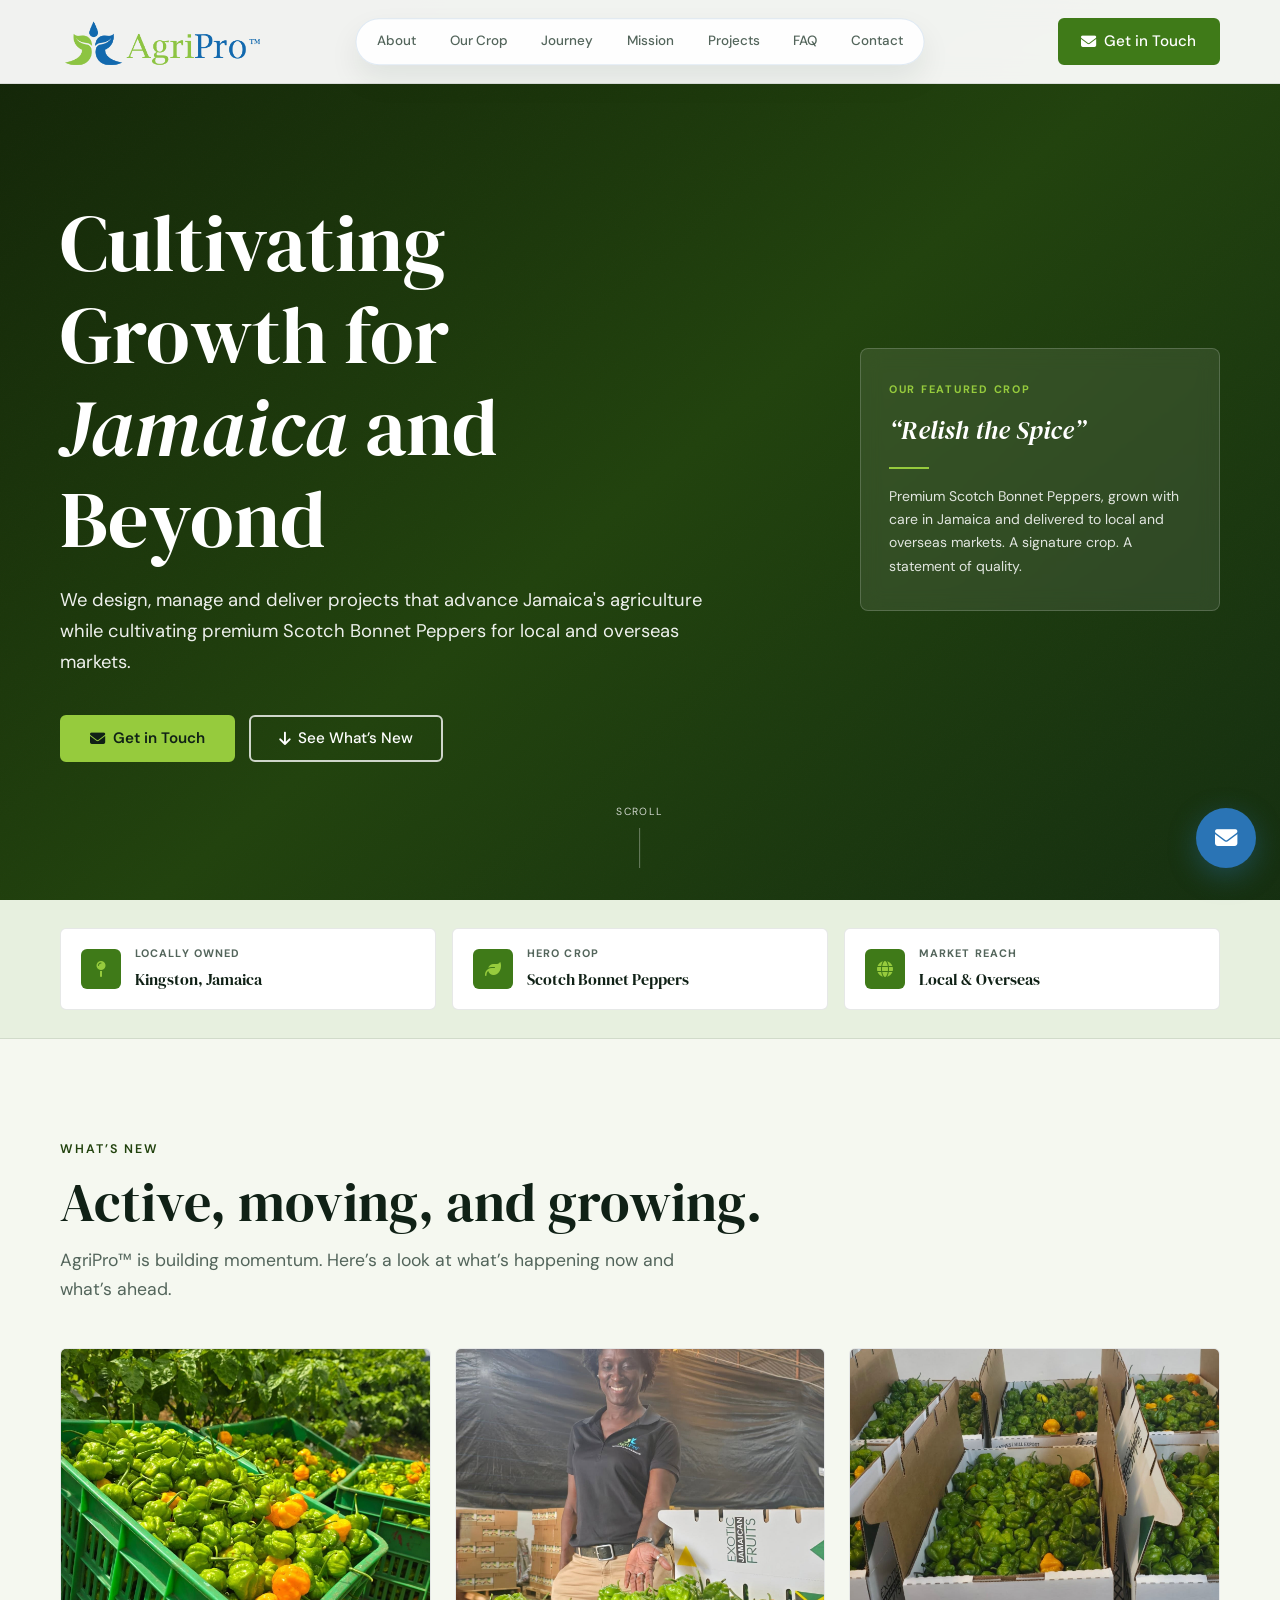
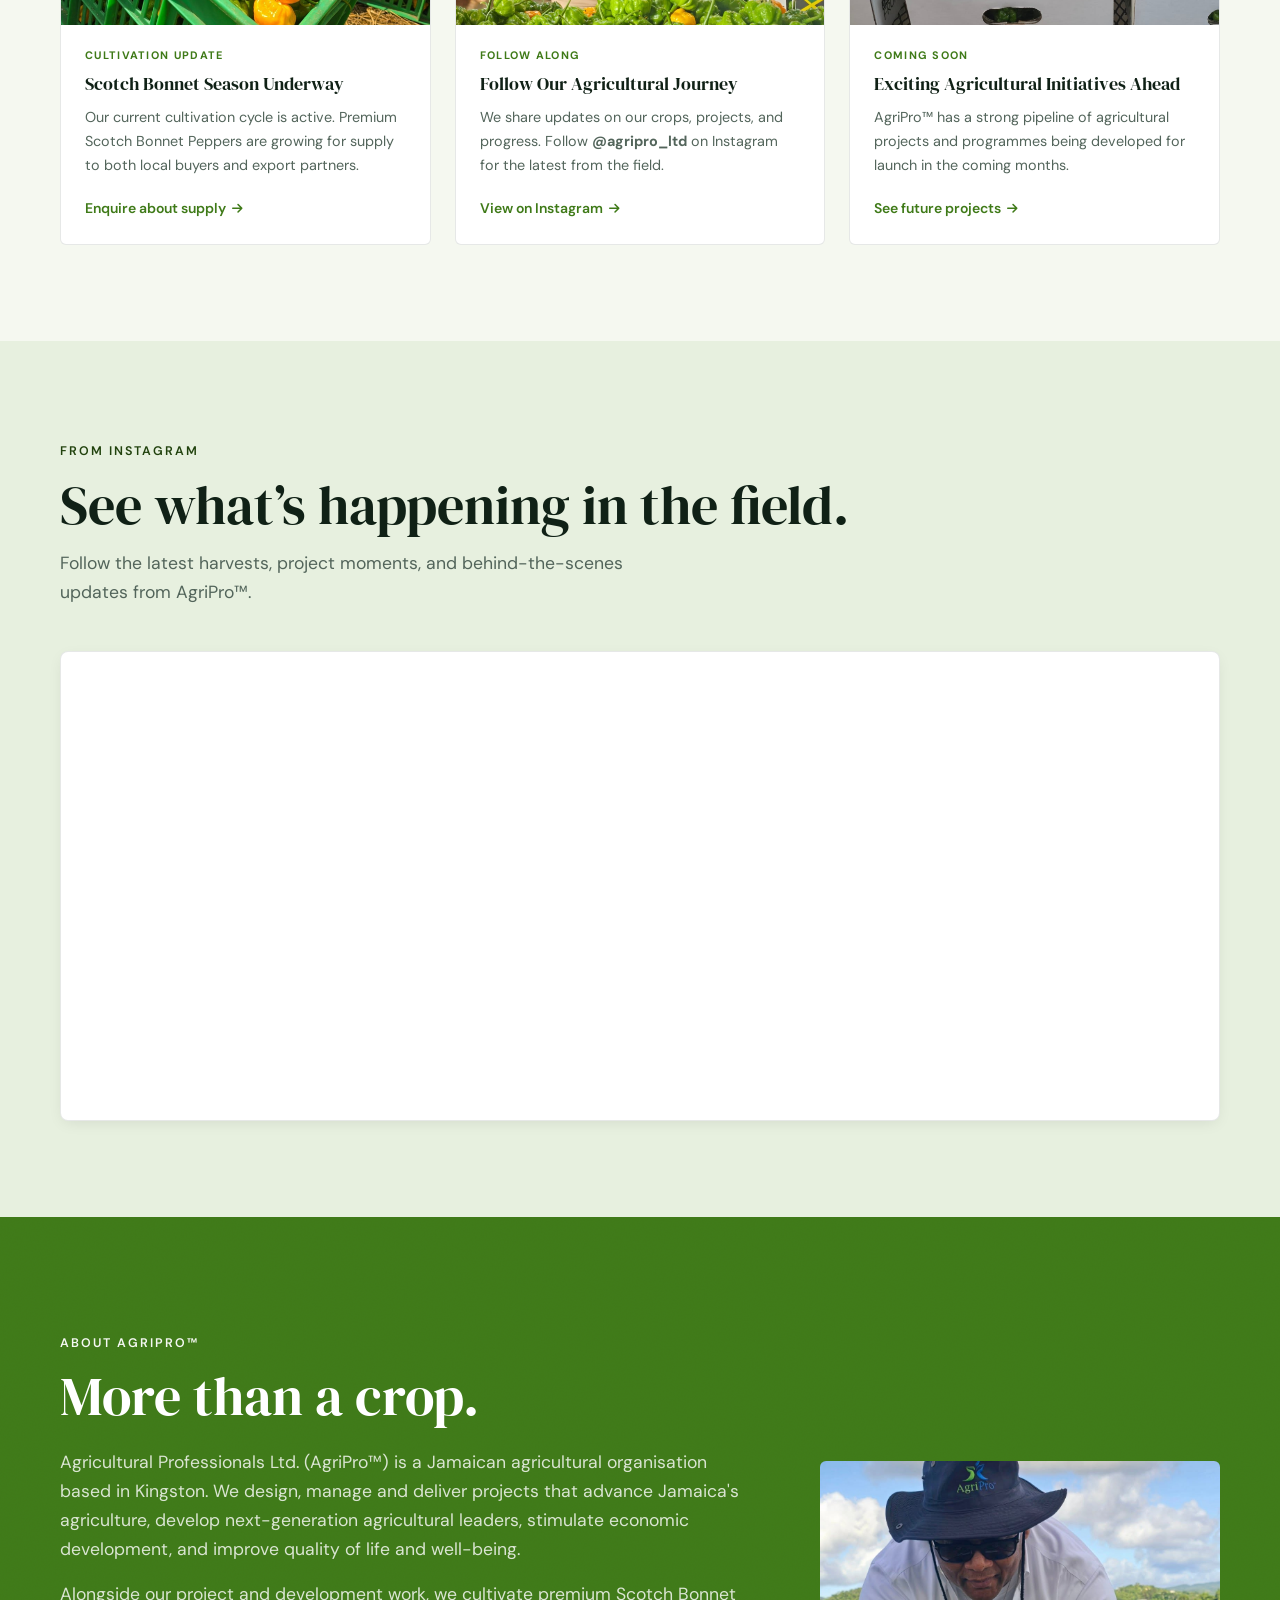
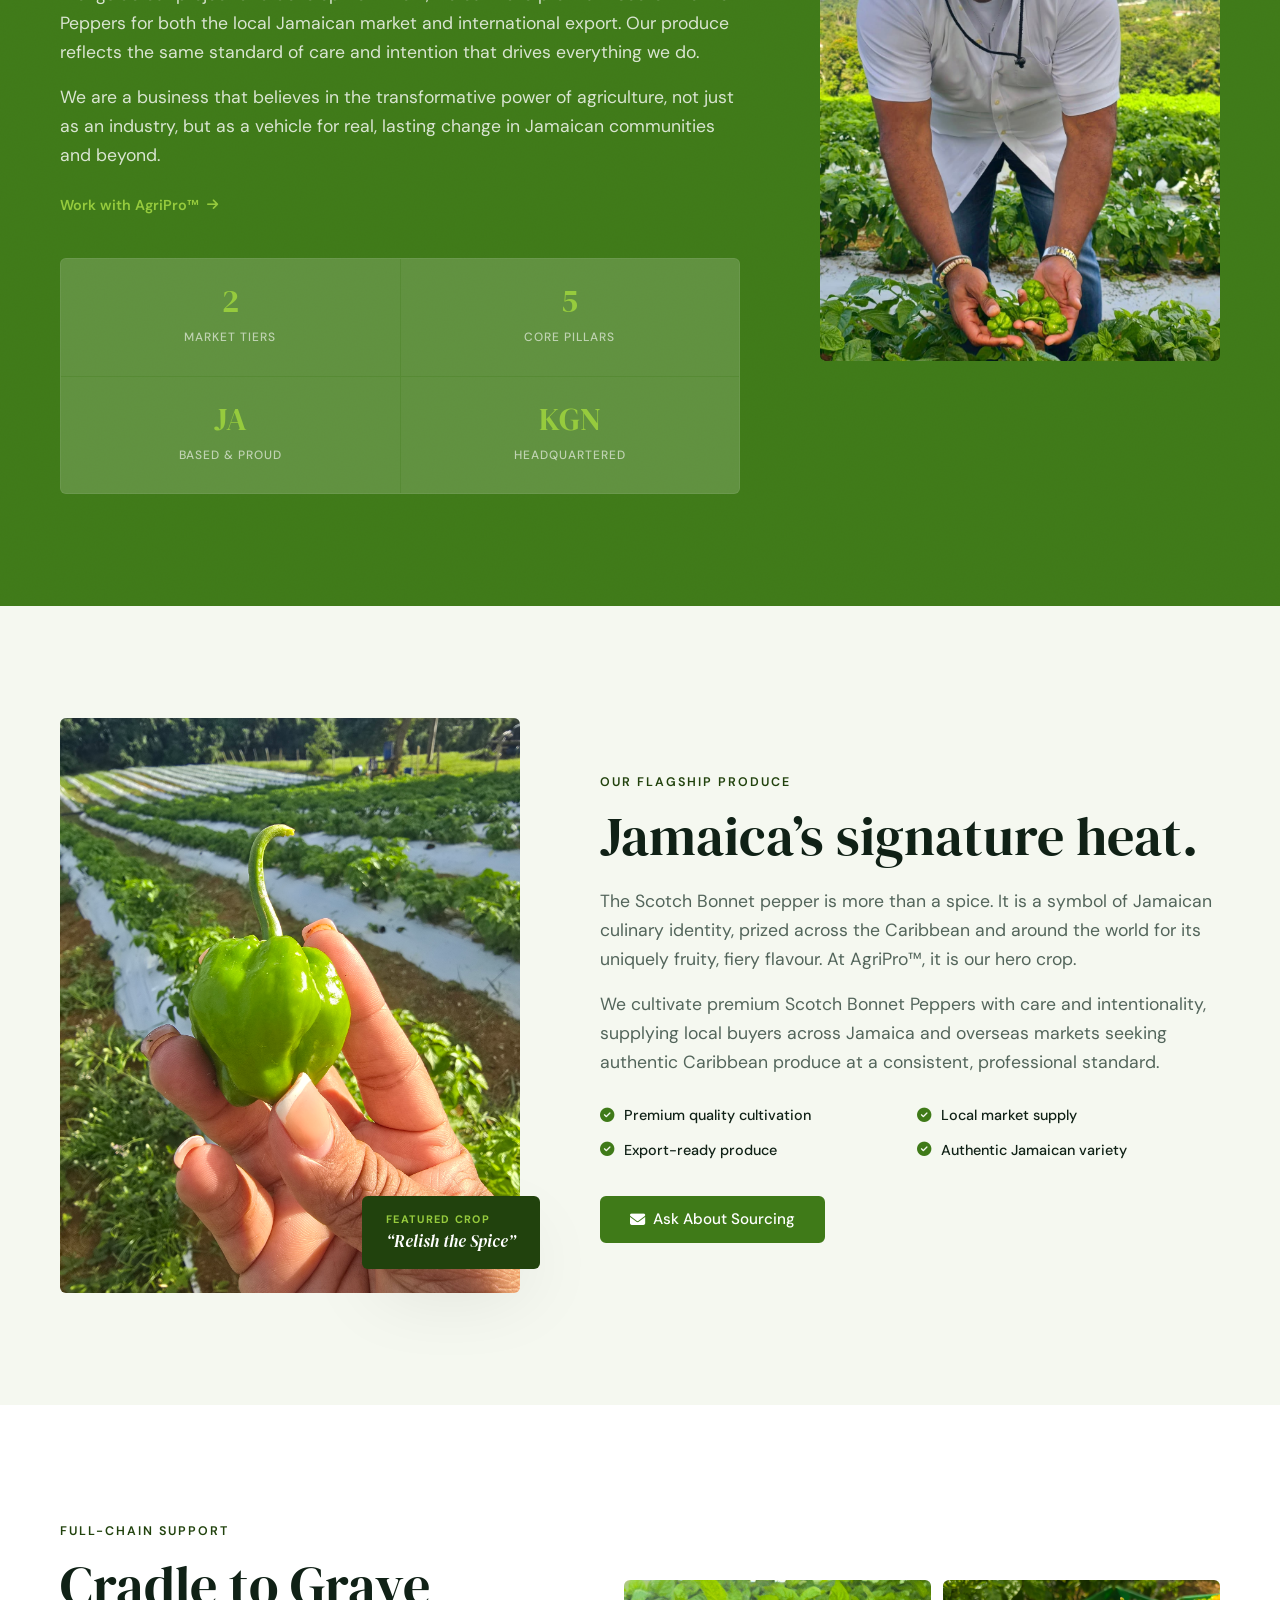
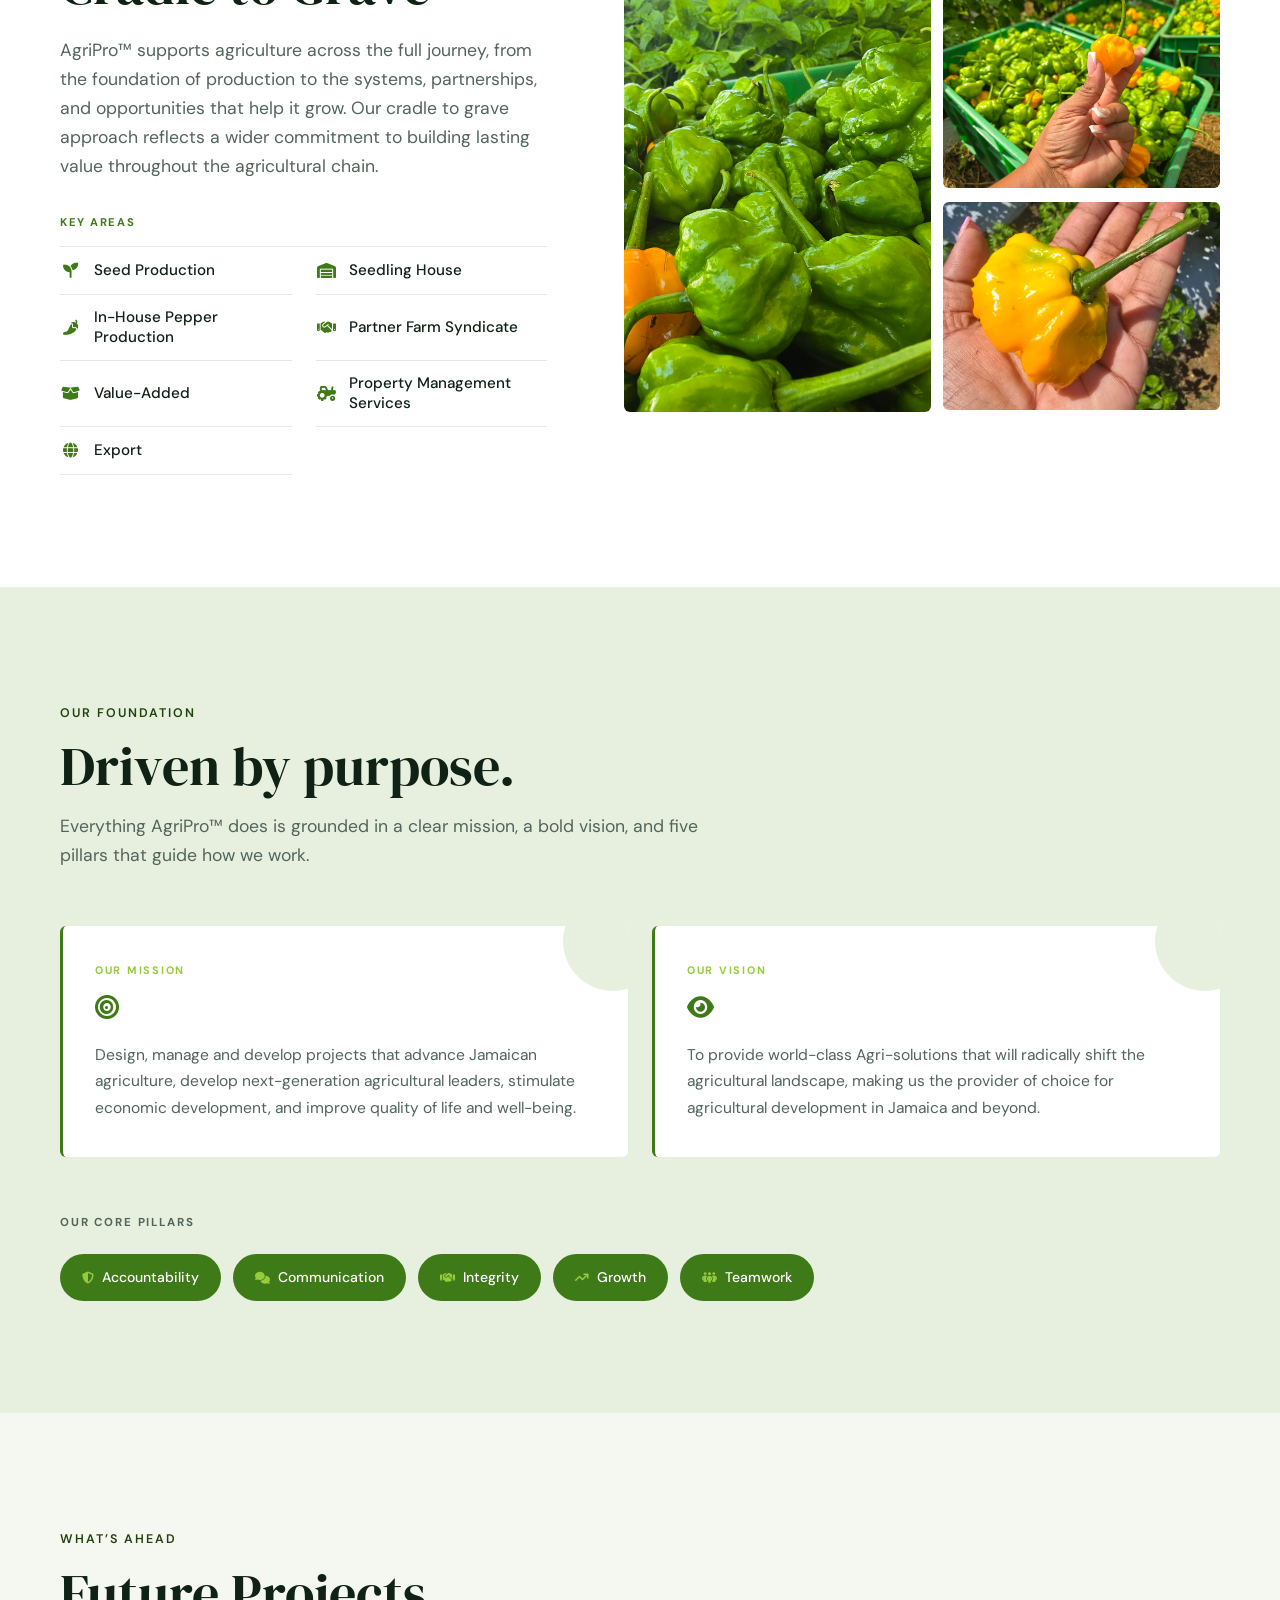
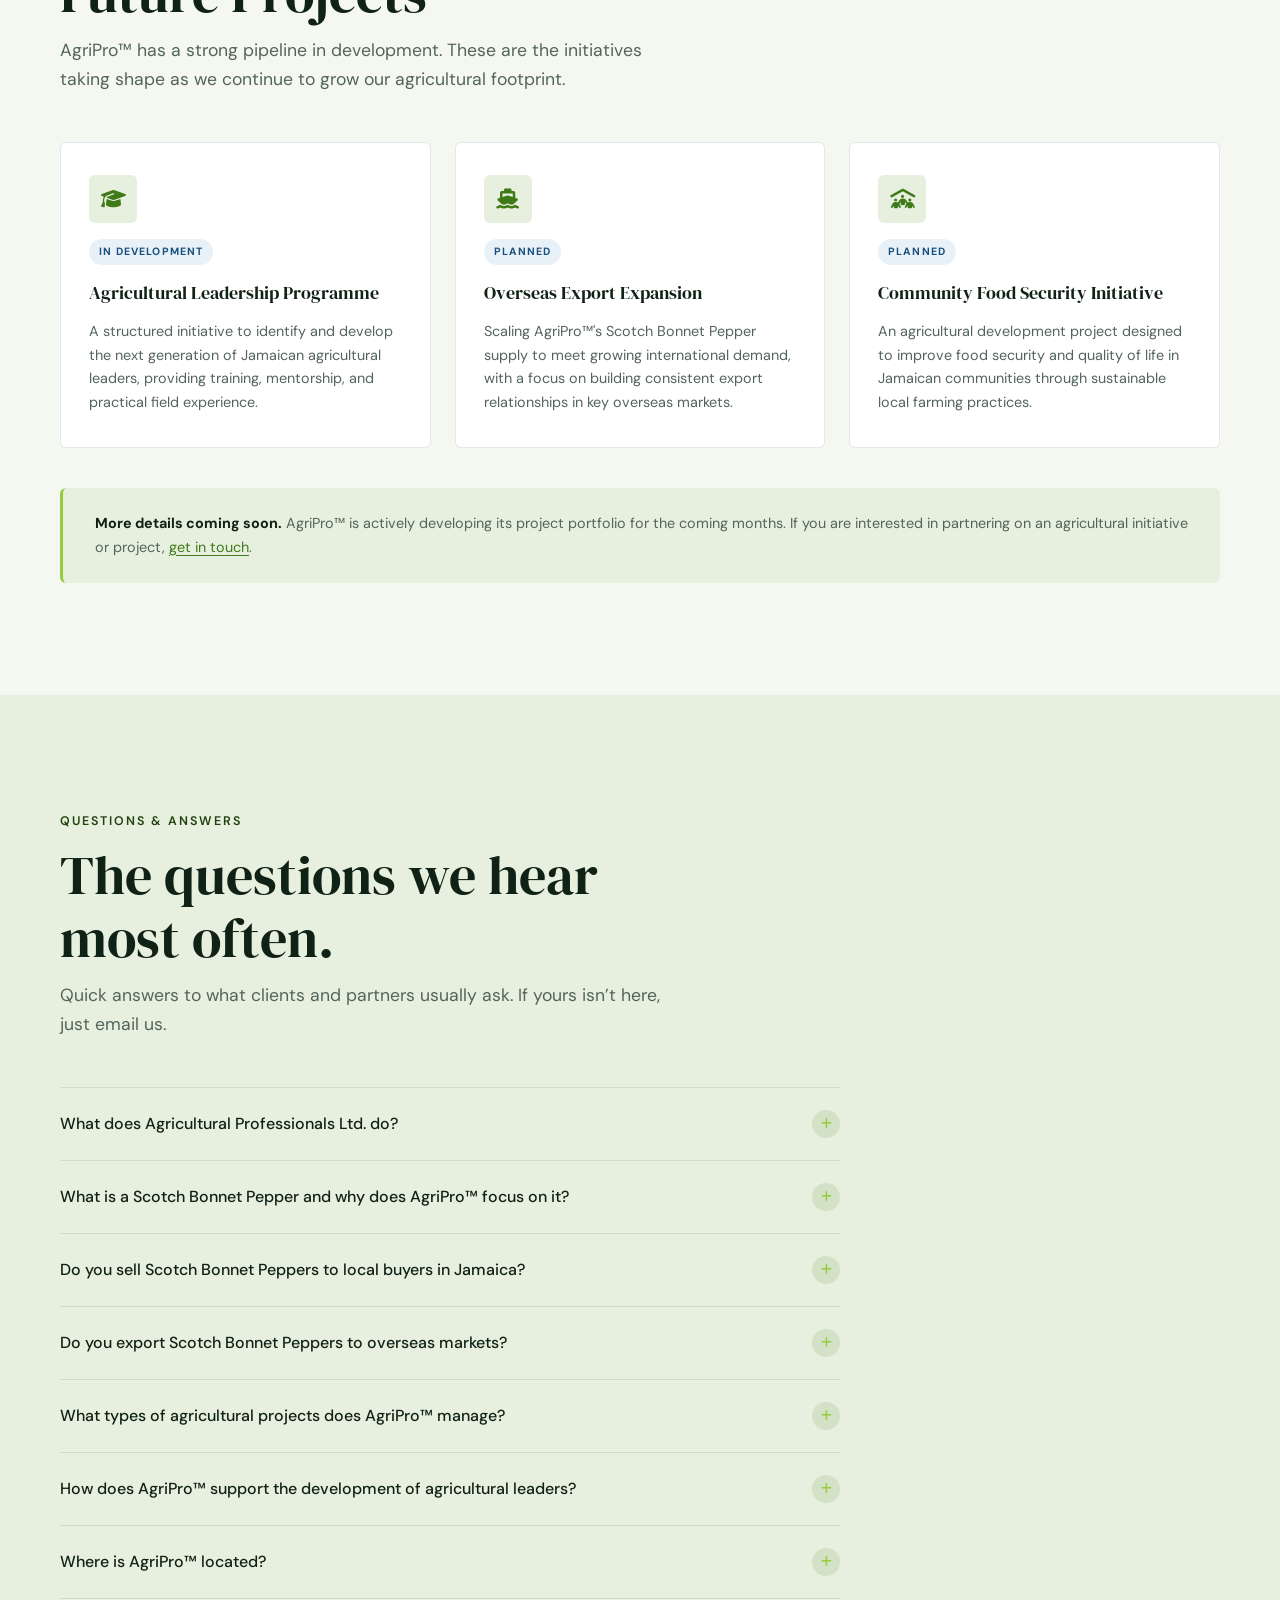
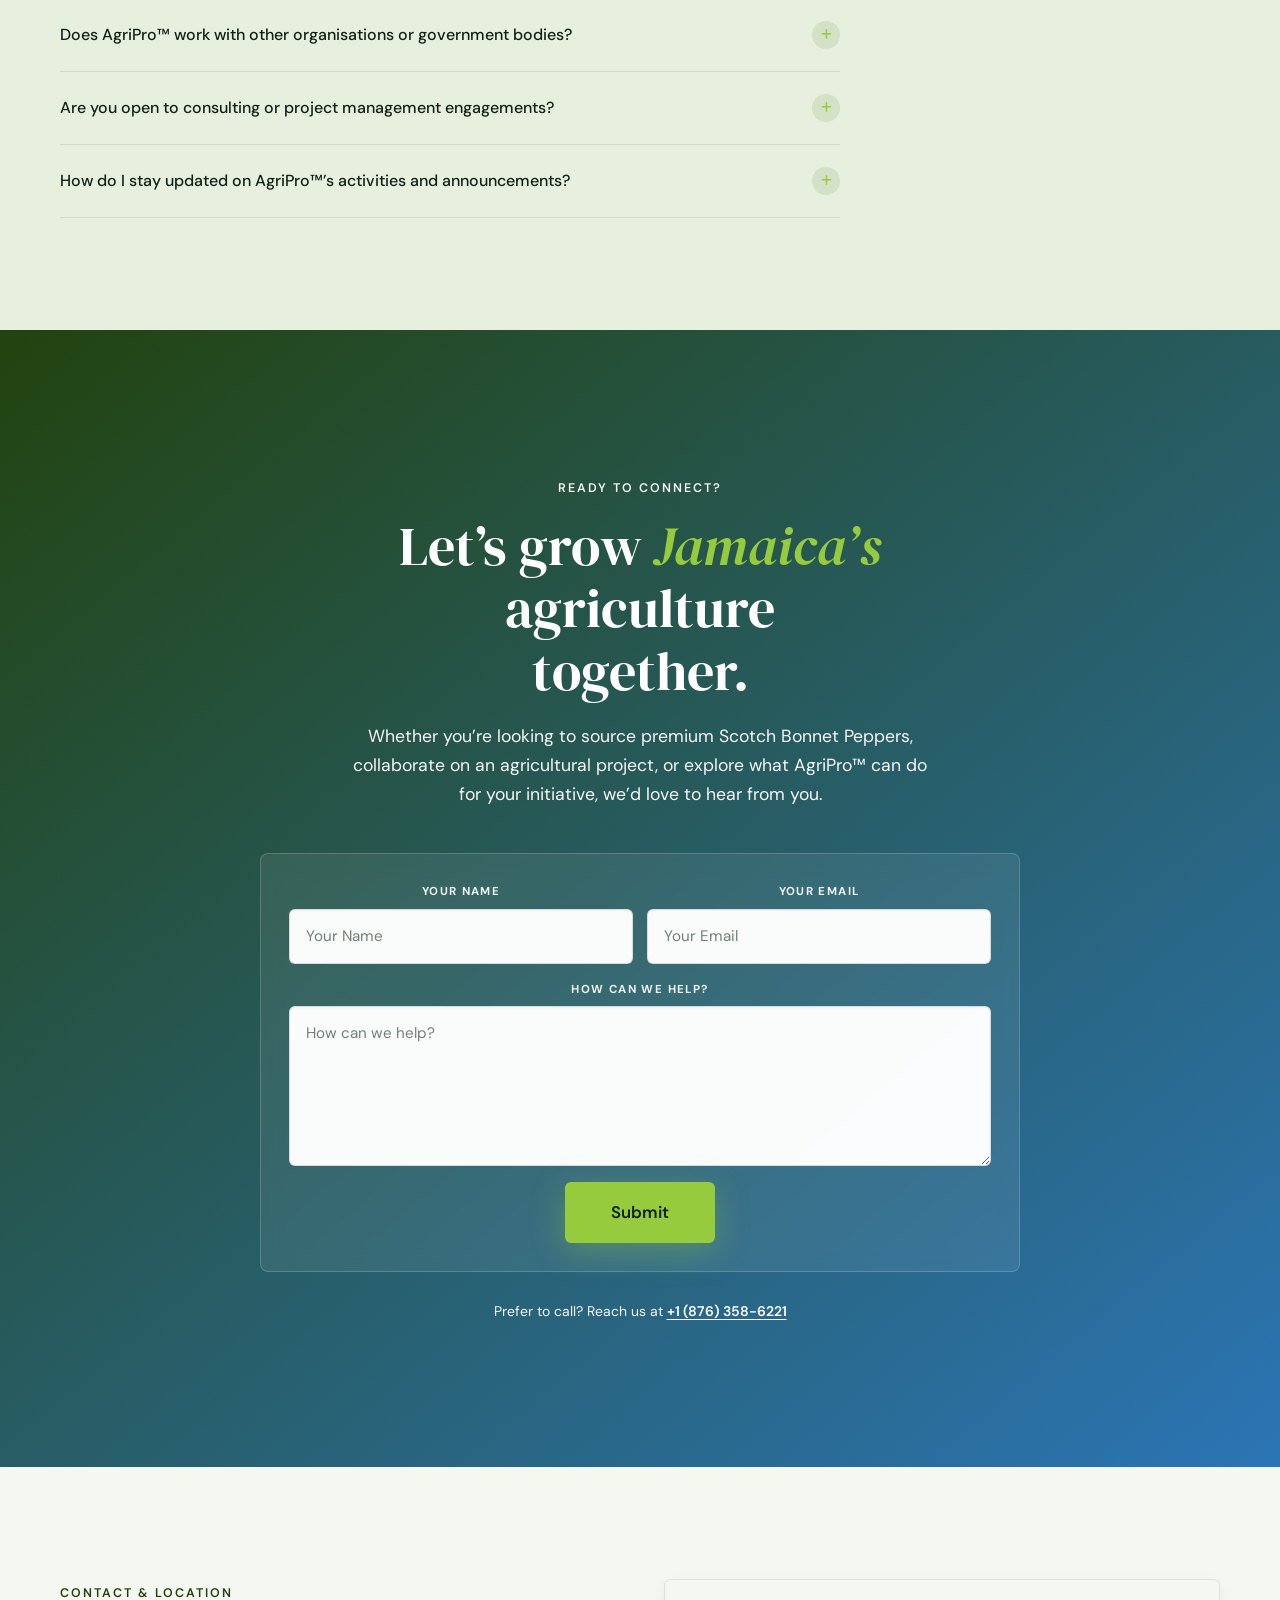
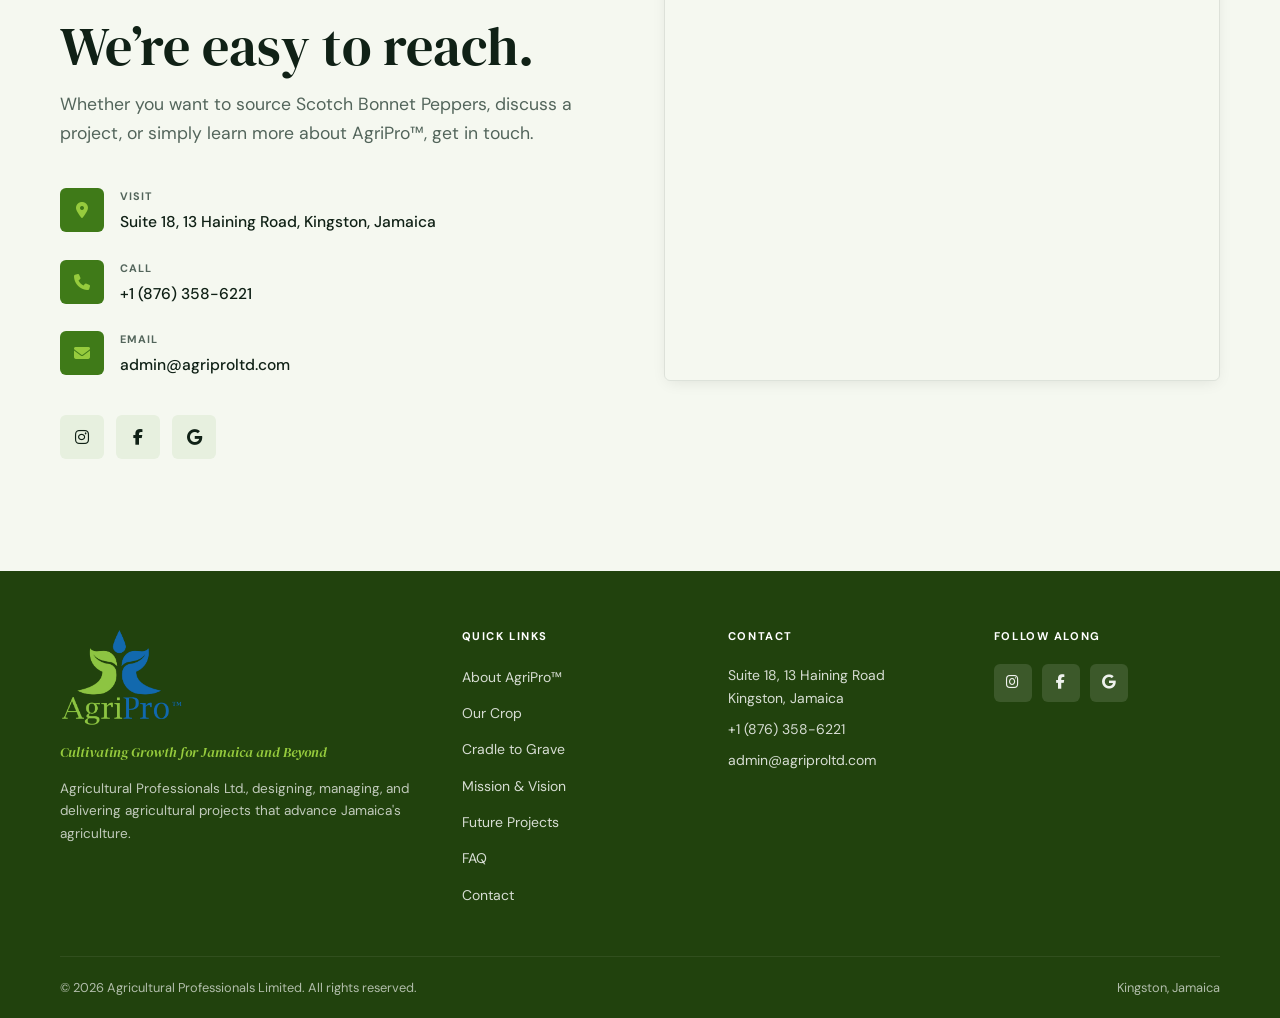
==== commit 78481ad6: "Client updates" ====
--- a/index.html
+++ b/index.html
@@ -6,21 +6,21 @@
 
   <!-- Primary Meta -->
   <title>Agricultural Professionals Ltd. | Premium Scotch Bonnet Peppers &amp; Agricultural Solutions in Kingston, Jamaica</title>
-  <meta name="description" content="AgriPro designs, manages and delivers projects that advance Jamaica's agriculture while cultivating premium Scotch Bonnet Peppers for local and overseas markets. Based in Kingston, Jamaica.">
+  <meta name="description" content="AgriPro&trade; designs, manages and delivers projects that advance Jamaica's agriculture while cultivating premium Scotch Bonnet Peppers for local and overseas markets. Based in Kingston, Jamaica.">
   <link rel="canonical" href="https://veltongoodenjrdcc.github.io/agriproltd-website/">
 
   <!-- Open Graph -->
   <meta property="og:type"        content="website">
   <meta property="og:url"         content="https://veltongoodenjrdcc.github.io/agriproltd-website/">
-  <meta property="og:title"       content="AgriPro | Cultivating Growth for Jamaica and Beyond">
+  <meta property="og:title"       content="AgriPro&trade; | Cultivating Growth for Jamaica and Beyond">
   <meta property="og:description" content="We design, manage and deliver projects that advance Jamaica's agriculture while cultivating premium Scotch Bonnet Peppers for local and overseas markets.">
   <meta property="og:image"       content="https://veltongoodenjrdcc.github.io/agriproltd-website/assets/images/472835831_122132964092427004_7644986744515386914_n.jpg">
   <meta property="og:locale"      content="en_JM">
-  <meta property="og:site_name"   content="AgriPro">
+  <meta property="og:site_name"   content="AgriPro&trade;">
 
   <!-- Twitter Card -->
   <meta name="twitter:card"        content="summary_large_image">
-  <meta name="twitter:title"       content="AgriPro | Cultivating Growth for Jamaica and Beyond">
+  <meta name="twitter:title"       content="AgriPro&trade; | Cultivating Growth for Jamaica and Beyond">
   <meta name="twitter:description" content="Premium Scotch Bonnet Peppers and agricultural project delivery for local and overseas markets. Kingston, Jamaica.">
   <meta name="twitter:image"       content="https://veltongoodenjrdcc.github.io/agriproltd-website/assets/images/472835831_122132964092427004_7644986744515386914_n.jpg">
 
@@ -52,7 +52,7 @@
         "@type": "Organization",
         "@id": "https://veltongoodenjrdcc.github.io/agriproltd-website/#org",
         "name": "Agricultural Professionals Limited",
-        "alternateName": "AgriPro",
+        "alternateName": "AgriPro\u2122",
         "url": "https://veltongoodenjrdcc.github.io/agriproltd-website/",
         "logo": "https://veltongoodenjrdcc.github.io/agriproltd-website/assets/images/logo.png",
         "description": "Agricultural Professionals Ltd. designs, manages and delivers projects that advance Jamaica's agriculture, develops next-generation agricultural leaders, stimulates economic development, and improves quality of life and well-being. We cultivate Scotch Bonnet Peppers for local and overseas markets.",
@@ -78,15 +78,15 @@
             "name": "What does Agricultural Professionals Ltd. do?",
             "acceptedAnswer": {
               "@type": "Answer",
-              "text": "Agricultural Professionals Ltd. (AgriPro) designs, manages and delivers projects that advance Jamaica's agriculture. We develop next-generation agricultural leaders, stimulate economic development, and improve quality of life and well-being. We also cultivate premium Scotch Bonnet Peppers for local and overseas markets."
+              "text": "Agricultural Professionals Ltd. (AgriPro\u2122) designs, manages and delivers projects that advance Jamaica's agriculture. We develop next-generation agricultural leaders, stimulate economic development, and improve quality of life and well-being. We also cultivate premium Scotch Bonnet Peppers for local and overseas markets."
             }
           },
           {
             "@type": "Question",
-            "name": "What is a Scotch Bonnet Pepper and why does AgriPro focus on it?",
+            "name": "What is a Scotch Bonnet Pepper and why does AgriPro\u2122 focus on it?",
             "acceptedAnswer": {
               "@type": "Answer",
-              "text": "The Scotch Bonnet is Jamaica's signature pepper, known for its distinctive fruity heat and deep cultural roots in Caribbean cuisine. AgriPro cultivates premium Scotch Bonnet Peppers as a flagship crop, supplying both local buyers and export markets."
+              "text": "The Scotch Bonnet is Jamaica's signature pepper, known for its distinctive fruity heat and deep cultural roots in Caribbean cuisine. AgriPro\u2122 cultivates premium Scotch Bonnet Peppers as a flagship crop, supplying both local buyers and export markets."
             }
           },
           {
@@ -102,20 +102,20 @@
             "name": "Do you export Scotch Bonnet Peppers to overseas markets?",
             "acceptedAnswer": {
               "@type": "Answer",
-              "text": "Yes. AgriPro cultivates Scotch Bonnet Peppers for both local and overseas markets. If you are an international buyer or importer, reach out to us at admin@agriproltd.com to discuss availability and supply terms."
+              "text": "Yes. AgriPro\u2122 cultivates Scotch Bonnet Peppers for both local and overseas markets. If you are an international buyer or importer, reach out to us at admin@agriproltd.com to discuss availability and supply terms."
             }
           },
           {
             "@type": "Question",
-            "name": "What types of agricultural projects does AgriPro manage?",
+            "name": "What types of agricultural projects does AgriPro\u2122 manage?",
             "acceptedAnswer": {
               "@type": "Answer",
-              "text": "AgriPro designs and delivers a range of agricultural projects including crop production and management, leadership and capacity-building initiatives, economic development projects, and community-focused agricultural programmes."
+              "text": "AgriPro\u2122 designs and delivers a range of agricultural projects including crop production and management, leadership and capacity-building initiatives, economic development projects, and community-focused agricultural programmes."
             }
           },
           {
             "@type": "Question",
-            "name": "Where is AgriPro located?",
+            "name": "Where is AgriPro\u2122 located?",
             "acceptedAnswer": {
               "@type": "Answer",
               "text": "Our office is at Suite 18, 13 Haining Road, Kingston, Jamaica. You can reach us by phone at +1 (876) 358-6221 or by email at admin@agriproltd.com."
@@ -152,12 +152,11 @@
       <div class="nav__inner">
 
         <!-- Logo -->
-        <a href="./" class="nav__logo" aria-label="Agricultural Professionals Ltd. home">
+        <a href="./" class="nav__logo" aria-label="AgriPro&trade; home">
           <img src="assets/images/logo-horizontal.png"
                alt=""
                class="nav__logo-image"
                width="6008" height="1472">
-          <span class="nav__logo-subtext">Agricultural Professionals Ltd.</span>
         </a>
 
         <!-- Desktop nav links -->
@@ -195,7 +194,7 @@
   <!-- Mobile menu (outside header for z-index control) -->
   <div id="nav-mobile-menu" class="nav__mobile-menu" aria-label="Mobile navigation">
     <nav class="nav__mobile-links">
-      <a href="#about"    class="nav__mobile-link" data-nav-link aria-current="false">About AgriPro</a>
+      <a href="#about"    class="nav__mobile-link" data-nav-link aria-current="false">About AgriPro&trade;</a>
       <a href="#crop"     class="nav__mobile-link" data-nav-link aria-current="false">Our Crop</a>
       <a href="#cradle-to-grave" class="nav__mobile-link" data-nav-link aria-current="false">Cradle to Grave</a>
       <a href="#mission"  class="nav__mobile-link" data-nav-link aria-current="false">Mission &amp; Vision</a>
@@ -218,7 +217,7 @@
     <!-- ====================================================
          HERO
          ==================================================== -->
-    <section id="hero" aria-label="Hero - AgriPro introduction">
+    <section id="hero" aria-label="Hero - AgriPro&trade; introduction">
 
       <!-- Background carousel -->
       <div class="hero__carousel" aria-hidden="true">
@@ -240,10 +239,6 @@
 
             <!-- Main headline -->
             <div class="hero__main">
-              <div class="hero__brand">
-                <p class="eyebrow hero__eyebrow">Agricultural Professionals Ltd. | Kingston, Jamaica</p>
-                <p class="hero__brand-name">Agri Pro<sup>&trade;</sup></p>
-              </div>
               <h1 class="hero__h1">
                 Cultivating Growth for <em>Jamaica</em> and Beyond
               </h1>
@@ -340,7 +335,7 @@
           <p class="eyebrow">What&rsquo;s New</p>
           <h2 id="whats-new-heading" class="reveal">Active, moving, and growing.</h2>
           <p class="section-intro reveal reveal--d1">
-            AgriPro is building momentum. Here&rsquo;s a look at what&rsquo;s happening now and what&rsquo;s ahead.
+            AgriPro&trade; is building momentum. Here&rsquo;s a look at what&rsquo;s happening now and what&rsquo;s ahead.
           </p>
         </header>
 
@@ -352,7 +347,7 @@
               <div class="news-card__img-wrap">
                 <!-- PLACEHOLDER: swap for client pepper/field photo -->
                 <img src="assets/images/agripro_ltd_DGO-5X3OQLt.jpg"
-                     alt="Harvest crates filled with Scotch Bonnet peppers at an AgriPro field"
+                     alt="Harvest crates filled with Scotch Bonnet peppers at an AgriPro&trade; field"
                      class="news-card__img"
                      width="600" height="338"
                      loading="lazy">
@@ -377,7 +372,7 @@
               <div class="news-card__img-wrap">
                 <!-- PLACEHOLDER: swap for client social/brand photo -->
                 <img src="assets/images/475409108_17912320704067454_8020416006217473287_n.jpg"
-                     alt="An AgriPro team member standing behind fresh Scotch Bonnet peppers"
+                     alt="An AgriPro&trade; team member standing behind fresh Scotch Bonnet peppers"
                      class="news-card__img"
                      width="600" height="338"
                      loading="lazy">
@@ -392,7 +387,7 @@
                    class="news-card__link"
                    target="_blank"
                    rel="noopener noreferrer"
-                   aria-label="Follow AgriPro on Instagram (opens in a new tab)">
+                   aria-label="Follow AgriPro&trade; on Instagram (opens in a new tab)">
                   View on Instagram <i class="fa-solid fa-arrow-right" aria-hidden="true"></i>
                 </a>
               </div>
@@ -414,7 +409,7 @@
                 <span class="news-card__tag">Coming Soon</span>
                 <h3 class="news-card__title">Exciting Agricultural Initiatives Ahead</h3>
                 <p class="news-card__excerpt">
-                  AgriPro has a strong pipeline of agricultural projects and programmes being developed for launch in the coming months.
+                  AgriPro&trade; has a strong pipeline of agricultural projects and programmes being developed for launch in the coming months.
                 </p>
                 <a href="#projects" class="news-card__link">
                   See future projects <i class="fa-solid fa-arrow-right" aria-hidden="true"></i>
@@ -437,7 +432,7 @@
           <p class="eyebrow reveal">From Instagram</p>
           <h2 id="instagram-feed-heading" class="reveal reveal--d1">See what&rsquo;s happening in the field.</h2>
           <p class="section-intro reveal reveal--d2">
-            Follow the latest harvests, project moments, and behind-the-scenes updates from AgriPro.
+            Follow the latest harvests, project moments, and behind-the-scenes updates from AgriPro&trade;.
           </p>
         </header>
 
@@ -449,7 +444,7 @@
     </section>
 
     <!-- ====================================================
-         ABOUT AGRIPRO
+         ABOUT
          ==================================================== -->
     <section id="about" aria-labelledby="about-heading">
       <div class="container about__inner">
@@ -457,12 +452,12 @@
 
           <!-- Text column -->
           <div class="about__content">
-            <p class="eyebrow about__eyebrow reveal">About AgriPro</p>
+            <p class="eyebrow about__eyebrow reveal">About AgriPro&trade;</p>
             <h2 id="about-heading" class="about__h2 reveal reveal--d1">
-              More than a crop.<br><em>A mission.</em>
+              More than a crop.
             </h2>
             <p class="about__text reveal reveal--d2">
-              Agricultural Professionals Ltd., known publicly as AgriPro, is a Jamaican agricultural organisation based in Kingston. We design, manage and deliver projects that advance Jamaica's agriculture, develop next-generation agricultural leaders, stimulate economic development, and improve quality of life and well-being.
+              Agricultural Professionals Ltd. (AgriPro&trade;) is a Jamaican agricultural organisation based in Kingston. We design, manage and deliver projects that advance Jamaica's agriculture, develop next-generation agricultural leaders, stimulate economic development, and improve quality of life and well-being.
             </p>
             <p class="about__text reveal reveal--d2">
               Alongside our project and development work, we cultivate premium Scotch Bonnet Peppers for both the local Jamaican market and international export. Our produce reflects the same standard of care and intention that drives everything we do.
@@ -471,11 +466,11 @@
               We are a business that believes in the transformative power of agriculture, not just as an industry, but as a vehicle for real, lasting change in Jamaican communities and beyond.
             </p>
             <a href="#final-cta" class="about__cta-link reveal reveal--d3">
-              Work with AgriPro <i class="fa-solid fa-arrow-right" aria-hidden="true"></i>
+              Work with AgriPro&trade; <i class="fa-solid fa-arrow-right" aria-hidden="true"></i>
             </a>
 
             <!-- Stats -->
-            <div class="about__stats reveal reveal--d4" aria-label="AgriPro at a glance">
+            <div class="about__stats reveal reveal--d4" aria-label="AgriPro&trade; at a glance">
               <div class="about__stat">
                 <span class="about__stat-value">2</span>
                 <span class="about__stat-label">Market Tiers</span>
@@ -499,7 +494,7 @@
           <div class="about__img-col reveal">
             <!-- PLACEHOLDER: swap for a client-supplied team or farm photo before launch -->
             <img src="assets/images/agripro_ltd_DEN6FFySe5W.jpg"
-                 alt="AgriPro team members working in the field in Kingston, Jamaica"
+                 alt="AgriPro&trade; team members working in the field in Kingston, Jamaica"
                  class="about__img"
                  width="800" height="1000"
                  loading="lazy">
@@ -520,7 +515,7 @@
           <div class="crop__img-wrap reveal">
             <!-- PLACEHOLDER: swap for client-supplied Scotch Bonnet pepper photography -->
             <img src="assets/images/agripro_ltd_DExXBd2OIyi.jpg"
-                 alt="Fresh Scotch Bonnet peppers held in hand at an AgriPro harvest"
+                 alt="Fresh Scotch Bonnet peppers held in hand at an AgriPro&trade; harvest"
                  class="crop__img"
                  width="800" height="1000"
                  loading="lazy">
@@ -534,10 +529,10 @@
           <div class="crop__content">
             <p class="eyebrow reveal">Our Flagship Produce</p>
             <h2 id="crop-heading" class="crop__h2 reveal reveal--d1">
-              Jamaica&rsquo;s signature heat.<br><em>Cultivated with care.</em>
+              Jamaica&rsquo;s signature heat.
             </h2>
             <p class="crop__text reveal reveal--d2">
-              The Scotch Bonnet pepper is more than a spice. It is a symbol of Jamaican culinary identity, prized across the Caribbean and around the world for its uniquely fruity, fiery flavour. At AgriPro, it is our hero crop.
+              The Scotch Bonnet pepper is more than a spice. It is a symbol of Jamaican culinary identity, prized across the Caribbean and around the world for its uniquely fruity, fiery flavour. At AgriPro&trade;, it is our hero crop.
             </p>
             <p class="crop__text reveal reveal--d2">
               We cultivate premium Scotch Bonnet Peppers with care and intentionality, supplying local buyers across Jamaica and overseas markets seeking authentic Caribbean produce at a consistent, professional standard.
@@ -587,7 +582,7 @@
               Cradle to Grave
             </h2>
             <p class="cradle__text">
-              AgriPro supports agriculture across the full journey, from the foundation of production to the systems, partnerships, and opportunities that help it grow. Our cradle to grave approach reflects a wider commitment to building lasting value throughout the agricultural chain.
+              AgriPro&trade; supports agriculture across the full journey, from the foundation of production to the systems, partnerships, and opportunities that help it grow. Our cradle to grave approach reflects a wider commitment to building lasting value throughout the agricultural chain.
             </p>
 
             <div class="cradle__areas" aria-label="Cradle to grave key areas">
@@ -640,9 +635,9 @@
 
         <div class="mission__top">
           <p class="eyebrow reveal">Our Foundation</p>
-          <h2 id="mission-heading" class="reveal reveal--d1">Driven by purpose.<br>Built for impact.</h2>
+          <h2 id="mission-heading" class="reveal reveal--d1">Driven by purpose.</h2>
           <p class="section-intro reveal reveal--d2">
-            Everything AgriPro does is grounded in a clear mission, a bold vision, and five pillars that guide how we work.
+            Everything AgriPro&trade; does is grounded in a clear mission, a bold vision, and five pillars that guide how we work.
           </p>
         </div>
 
@@ -675,7 +670,7 @@
         <!-- Pillars -->
         <div class="reveal reveal--d3">
           <p class="pillars__heading">Our Core Pillars</p>
-          <ul class="pillars__grid" role="list" aria-label="AgriPro's five core pillars">
+          <ul class="pillars__grid" role="list" aria-label="AgriPro&trade;'s five core pillars">
             <li>
               <div class="pillar">
                 <i class="fa-solid fa-shield-halved" aria-hidden="true"></i>
@@ -722,7 +717,7 @@
           <p class="eyebrow reveal">What&rsquo;s Ahead</p>
           <h2 id="projects-heading" class="reveal reveal--d1">Future Projects</h2>
           <p class="projects__intro reveal reveal--d2">
-            AgriPro has a strong pipeline in development. These are the initiatives taking shape as we continue to grow our agricultural footprint.
+            AgriPro&trade; has a strong pipeline in development. These are the initiatives taking shape as we continue to grow our agricultural footprint.
           </p>
         </header>
 
@@ -751,7 +746,7 @@
               <span class="project-card__status">Planned</span>
               <h3 class="project-card__title">Overseas Export Expansion</h3>
               <p class="project-card__text">
-                Scaling AgriPro's Scotch Bonnet Pepper supply to meet growing international demand, with a focus on building consistent export relationships in key overseas markets.
+                Scaling AgriPro&trade;'s Scotch Bonnet Pepper supply to meet growing international demand, with a focus on building consistent export relationships in key overseas markets.
               </p>
             </article>
           </li>
@@ -774,7 +769,7 @@
 
         <div class="projects__footer-note reveal reveal--d4">
           <p>
-            <strong>More details coming soon.</strong> AgriPro is actively developing its project portfolio for the coming months. If you are interested in partnering on an agricultural initiative or project, <a href="#final-cta" style="color: var(--color-primary); text-decoration: underline; text-underline-offset: 3px;">get in touch</a>.
+            <strong>More details coming soon.</strong> AgriPro&trade; is actively developing its project portfolio for the coming months. If you are interested in partnering on an agricultural initiative or project, <a href="#final-cta" style="color: var(--color-primary); text-decoration: underline; text-underline-offset: 3px;">get in touch</a>.
           </p>
         </div>
 
@@ -803,17 +798,17 @@
               <span class="faq__icon" aria-hidden="true"><i class="fa-solid fa-plus"></i></span>
             </summary>
             <div class="faq__answer">
-              Agricultural Professionals Ltd. (AgriPro) designs, manages and delivers projects that advance Jamaica's agriculture. This includes crop production, agricultural leadership development, community economic development, and overall quality-of-life improvement through agricultural initiatives. We also cultivate premium Scotch Bonnet Peppers for both local and overseas markets.
+              Agricultural Professionals Ltd. (AgriPro&trade;) designs, manages and delivers projects that advance Jamaica's agriculture. This includes crop production, agricultural leadership development, community economic development, and overall quality-of-life improvement through agricultural initiatives. We also cultivate premium Scotch Bonnet Peppers for both local and overseas markets.
             </div>
           </details>
 
           <details class="faq__item">
             <summary>
-              What is a Scotch Bonnet Pepper and why does AgriPro focus on it?
+              What is a Scotch Bonnet Pepper and why does AgriPro&trade; focus on it?
               <span class="faq__icon" aria-hidden="true"><i class="fa-solid fa-plus"></i></span>
             </summary>
             <div class="faq__answer">
-              The Scotch Bonnet is Jamaica's signature pepper, known for its distinctive fruity heat and deep cultural roots in Caribbean cuisine. It is highly sought after locally and internationally. AgriPro cultivates it as our flagship crop because it represents a strong commercial opportunity, a genuine connection to Jamaican agricultural identity, and a product we can deliver with consistency and pride.
+              The Scotch Bonnet is Jamaica's signature pepper, known for its distinctive fruity heat and deep cultural roots in Caribbean cuisine. It is highly sought after locally and internationally. AgriPro&trade; cultivates it as our flagship crop because it represents a strong commercial opportunity, a genuine connection to Jamaican agricultural identity, and a product we can deliver with consistency and pride.
             </div>
           </details>
 
@@ -833,23 +828,23 @@
               <span class="faq__icon" aria-hidden="true"><i class="fa-solid fa-plus"></i></span>
             </summary>
             <div class="faq__answer">
-              Yes. AgriPro cultivates Scotch Bonnet Peppers for both local and overseas markets. If you are an international buyer or importer seeking authentic Jamaican Scotch Bonnet Peppers, reach out to us at <a href="mailto:admin@agriproltd.com">admin@agriproltd.com</a> to discuss supply terms, volume, and availability.
+              Yes. AgriPro&trade; cultivates Scotch Bonnet Peppers for both local and overseas markets. If you are an international buyer or importer seeking authentic Jamaican Scotch Bonnet Peppers, reach out to us at <a href="mailto:admin@agriproltd.com">admin@agriproltd.com</a> to discuss supply terms, volume, and availability.
             </div>
           </details>
 
           <details class="faq__item">
             <summary>
-              What types of agricultural projects does AgriPro manage?
+              What types of agricultural projects does AgriPro&trade; manage?
               <span class="faq__icon" aria-hidden="true"><i class="fa-solid fa-plus"></i></span>
             </summary>
             <div class="faq__answer">
-              AgriPro designs and delivers a range of agricultural projects, including crop production and farm management, agricultural leadership and capacity-building programmes, economic development initiatives, and community-focused agricultural programmes. Our approach is full-cycle: we design, manage, and deliver.
+              AgriPro&trade; designs and delivers a range of agricultural projects, including crop production and farm management, agricultural leadership and capacity-building programmes, economic development initiatives, and community-focused agricultural programmes. Our approach is full-cycle: we design, manage, and deliver.
             </div>
           </details>
 
           <details class="faq__item">
             <summary>
-              How does AgriPro support the development of agricultural leaders?
+              How does AgriPro&trade; support the development of agricultural leaders?
               <span class="faq__icon" aria-hidden="true"><i class="fa-solid fa-plus"></i></span>
             </summary>
             <div class="faq__answer">
@@ -859,7 +854,7 @@
 
           <details class="faq__item">
             <summary>
-              Where is AgriPro located?
+              Where is AgriPro&trade; located?
               <span class="faq__icon" aria-hidden="true"><i class="fa-solid fa-plus"></i></span>
             </summary>
             <div class="faq__answer">
@@ -869,11 +864,11 @@
 
           <details class="faq__item">
             <summary>
-              Does AgriPro work with other organisations or government bodies?
+              Does AgriPro&trade; work with other organisations or government bodies?
               <span class="faq__icon" aria-hidden="true"><i class="fa-solid fa-plus"></i></span>
             </summary>
             <div class="faq__answer">
-              AgriPro is open to partnerships, collaborations, and engagements with organisations, institutions, and government bodies that share our commitment to advancing Jamaican agriculture. Contact us to discuss how we can work together.
+              AgriPro&trade; is open to partnerships, collaborations, and engagements with organisations, institutions, and government bodies that share our commitment to advancing Jamaican agriculture. Contact us to discuss how we can work together.
             </div>
           </details>
 
@@ -883,17 +878,17 @@
               <span class="faq__icon" aria-hidden="true"><i class="fa-solid fa-plus"></i></span>
             </summary>
             <div class="faq__answer">
-              Yes. If you have an agricultural project, initiative, or challenge you need help designing or managing, AgriPro is available to discuss consulting and project management engagements. Get in touch at <a href="mailto:admin@agriproltd.com">admin@agriproltd.com</a> with a brief overview of your project.
+              Yes. If you have an agricultural project, initiative, or challenge you need help designing or managing, AgriPro&trade; is available to discuss consulting and project management engagements. Get in touch at <a href="mailto:admin@agriproltd.com">admin@agriproltd.com</a> with a brief overview of your project.
             </div>
           </details>
 
           <details class="faq__item">
             <summary>
-              How do I stay updated on AgriPro&rsquo;s activities and announcements?
+              How do I stay updated on AgriPro&trade;&rsquo;s activities and announcements?
               <span class="faq__icon" aria-hidden="true"><i class="fa-solid fa-plus"></i></span>
             </summary>
             <div class="faq__answer">
-              Follow us on Instagram at <a href="https://www.instagram.com/agripro_ltd/" target="_blank" rel="noopener">@agripro_ltd</a> and on Facebook at <a href="https://www.facebook.com/p/AgriPro-Limited-61562810125116/" target="_blank" rel="noopener">AgriPro Limited</a>. We share cultivation updates, project announcements, and agricultural news across our social channels.
+              Follow us on Instagram at <a href="https://www.instagram.com/agripro_ltd/" target="_blank" rel="noopener">@agripro_ltd</a> and on Facebook at <a href="https://www.facebook.com/p/AgriPro-Limited-61562810125116/" target="_blank" rel="noopener">AgriPro&trade; Limited</a>. We share cultivation updates, project announcements, and agricultural news across our social channels.
             </div>
           </details>
 
@@ -913,7 +908,7 @@
           Let&rsquo;s grow <em>Jamaica&rsquo;s</em> agriculture together.
         </h2>
         <p class="final-cta__sub reveal reveal--d2">
-          Whether you&rsquo;re looking to source premium Scotch Bonnet Peppers, collaborate on an agricultural project, or explore what AgriPro can do for your initiative, we&rsquo;d love to hear from you.
+          Whether you&rsquo;re looking to source premium Scotch Bonnet Peppers, collaborate on an agricultural project, or explore what AgriPro&trade; can do for your initiative, we&rsquo;d love to hear from you.
         </p>
         <div class="final-cta__form-wrap reveal reveal--d3">
           <form action="https://api.web3forms.com/submit"
@@ -980,7 +975,7 @@
             <p class="eyebrow reveal">Contact &amp; Location</p>
             <h2 id="contact-heading" class="contact__h2 reveal reveal--d1">We&rsquo;re easy to reach.</h2>
             <p class="contact__intro reveal reveal--d2">
-              Whether you want to source Scotch Bonnet Peppers, discuss a project, or simply learn more about AgriPro, get in touch.
+              Whether you want to source Scotch Bonnet Peppers, discuss a project, or simply learn more about AgriPro&trade;, get in touch.
             </p>
 
             <div class="contact__blocks">
@@ -1027,21 +1022,21 @@
                  class="contact__social-link"
                  target="_blank"
                  rel="noopener noreferrer"
-                 aria-label="AgriPro on Instagram (opens in new tab)">
+                 aria-label="AgriPro&trade; on Instagram (opens in new tab)">
                 <i class="fa-brands fa-instagram" aria-hidden="true"></i>
               </a>
               <a href="https://www.facebook.com/p/AgriPro-Limited-61562810125116/"
                  class="contact__social-link"
                  target="_blank"
                  rel="noopener noreferrer"
-                 aria-label="AgriPro on Facebook (opens in new tab)">
+                 aria-label="AgriPro&trade; on Facebook (opens in new tab)">
                 <i class="fa-brands fa-facebook-f" aria-hidden="true"></i>
               </a>
               <a href="https://share.google/DpJAHsSvfEH4MzCaW"
                  class="contact__social-link"
                  target="_blank"
                  rel="noopener noreferrer"
-                 aria-label="AgriPro on Google Maps (opens in new tab)">
+                 aria-label="AgriPro&trade; on Google Maps (opens in new tab)">
                 <i class="fa-brands fa-google" aria-hidden="true"></i>
               </a>
             </div>
@@ -1052,11 +1047,11 @@
             <div class="contact__map-wrap">
               <iframe
                 class="contact__map"
-                title="AgriPro office location - Suite 18, 13 Haining Road, Kingston, Jamaica"
+                title="AgriPro&trade; office location - Suite 18, 13 Haining Road, Kingston, Jamaica"
                 src="https://maps.google.com/maps?q=13+Haining+Road,+Kingston,+Jamaica&output=embed"
                 loading="lazy"
                 allowfullscreen
-                aria-label="Map showing AgriPro's office at 13 Haining Road, Kingston, Jamaica">
+                aria-label="Map showing AgriPro&trade;'s office at 13 Haining Road, Kingston, Jamaica">
               </iframe>
             </div>
           </div>
@@ -1077,7 +1072,7 @@
         <!-- Brand column -->
         <div>
           <img src="assets/images/logo.png"
-               alt="AgriPro logo"
+               alt="AgriPro&trade; logo"
                class="footer__logo-image"
                width="1653" height="1331"
                loading="lazy">
@@ -1089,7 +1084,7 @@
         <nav aria-label="Footer navigation">
           <p class="footer__col-heading">Quick Links</p>
           <ul class="footer__links" role="list">
-            <li><a href="#about"    class="footer__link">About AgriPro</a></li>
+            <li><a href="#about"    class="footer__link">About AgriPro&trade;</a></li>
             <li><a href="#crop"     class="footer__link">Our Crop</a></li>
             <li><a href="#cradle-to-grave" class="footer__link">Cradle to Grave</a></li>
             <li><a href="#mission"  class="footer__link">Mission &amp; Vision</a></li>
@@ -1115,21 +1110,21 @@
                class="footer__social-link"
                target="_blank"
                rel="noopener noreferrer"
-               aria-label="AgriPro on Instagram">
+               aria-label="AgriPro&trade; on Instagram">
               <i class="fa-brands fa-instagram" aria-hidden="true"></i>
             </a>
             <a href="https://www.facebook.com/p/AgriPro-Limited-61562810125116/"
                class="footer__social-link"
                target="_blank"
                rel="noopener noreferrer"
-               aria-label="AgriPro on Facebook">
+               aria-label="AgriPro&trade; on Facebook">
               <i class="fa-brands fa-facebook-f" aria-hidden="true"></i>
             </a>
             <a href="https://share.google/DpJAHsSvfEH4MzCaW"
                class="footer__social-link"
                target="_blank"
                rel="noopener noreferrer"
-               aria-label="AgriPro on Google Maps">
+               aria-label="AgriPro&trade; on Google Maps">
               <i class="fa-brands fa-google" aria-hidden="true"></i>
             </a>
           </div>
--- a/assets/css/styles.css
+++ b/assets/css/styles.css
@@ -1,5 +1,5 @@
 /* ============================================================
-   Agricultural Professionals Ltd. (AgriPro) - styles.css
+   Agricultural Professionals Ltd. - styles.css
    Font pairing: modern-minimal (DM Serif Display + DM Sans)
    Build: 2026-04-16
    ============================================================ */
@@ -75,7 +75,7 @@
   font-family: var(--font-display);
   font-weight: 400;
   line-height: 1.15;
-  letter-spacing: -0.01em;
+  letter-spacing: 0;
 }
 
 h1 {
@@ -97,7 +97,7 @@
 .eyebrow {
   display: inline-block;
   font-family: var(--font-body);
-  font-size: 0.72rem;
+  font-size: 0.78rem;
   font-weight: 600;
   letter-spacing: 0.16em;
   text-transform: uppercase;
@@ -262,16 +262,6 @@
   object-fit: contain;
   transform: translateY(2px);
 }
-.nav__logo-subtext {
-  display: block;
-  color: var(--color-primary-deep);
-  font-size: clamp(0.58rem, 1.2vw, 0.7rem);
-  font-weight: 600;
-  line-height: 1.1;
-  margin-left: clamp(0.5rem, 1vw, 0.72rem);
-  white-space: nowrap;
-}
-
 /* Desktop links */
 .nav__links {
   display: none;
@@ -500,39 +490,12 @@
 }
 
 /* Hero text */
-.hero__brand {
-  margin-bottom: 1rem;
-}
-.hero__eyebrow {
-  margin-bottom: 0.28rem;
-  color: var(--color-highlight);
-  font-size: clamp(0.82rem, 1.25vw, 0.95rem);
-  font-weight: 700;
-  letter-spacing: 0.18em;
-  text-shadow: 0 2px 14px rgba(0, 0, 0, 0.28);
-}
-.hero__brand-name {
-  color: var(--color-highlight);
-  font-family: var(--font-display);
-  font-size: clamp(1rem, 1.75vw, 1.28rem);
-  line-height: 1;
-  margin: 0;
-  text-shadow: 0 2px 14px rgba(0, 0, 0, 0.26);
-}
-.hero__brand-name sup {
-  font-family: var(--font-body);
-  font-size: 0.38em;
-  line-height: 0;
-  margin-left: 0.08em;
-  vertical-align: super;
-}
-
 .hero__h1 {
   color: #fff;
   margin-bottom: 1.25rem;
   max-width: 16ch;
 }
-.hero__h1 em { color: var(--color-highlight); font-style: italic; }
+.hero__h1 em { color: #fff; font-style: italic; }
 
 .hero__sub {
   color: rgba(255, 255, 255, 0.92);
@@ -834,7 +797,7 @@
   .about__img-col { order: -1; }
 }
 
-.about__eyebrow { color: var(--color-highlight); }
+.about__eyebrow { color: rgba(255, 255, 255, 0.95); }
 .about__h2 { color: #fff; margin-bottom: 1.25rem; }
 .about__h2 em { color: var(--color-highlight); font-style: italic; }
 
@@ -1104,9 +1067,9 @@
 }
 
 .mission__top {
-  text-align: center;
+  text-align: left;
   max-width: 640px;
-  margin: 0 auto 3.5rem;
+  margin: 0 0 3.5rem;
 }
 .mission__top .section-intro { margin-top: 0.875rem; color: var(--color-muted); }
 
@@ -1160,7 +1123,7 @@
 
 /* Pillars */
 .pillars__heading {
-  text-align: center;
+  text-align: left;
   font-size: 0.72rem;
   font-weight: 700;
   letter-spacing: 0.16em;
@@ -1172,7 +1135,7 @@
   display: flex;
   flex-wrap: wrap;
   gap: 0.75rem;
-  justify-content: center;
+  justify-content: flex-start;
 }
 .pillar {
   display: flex;
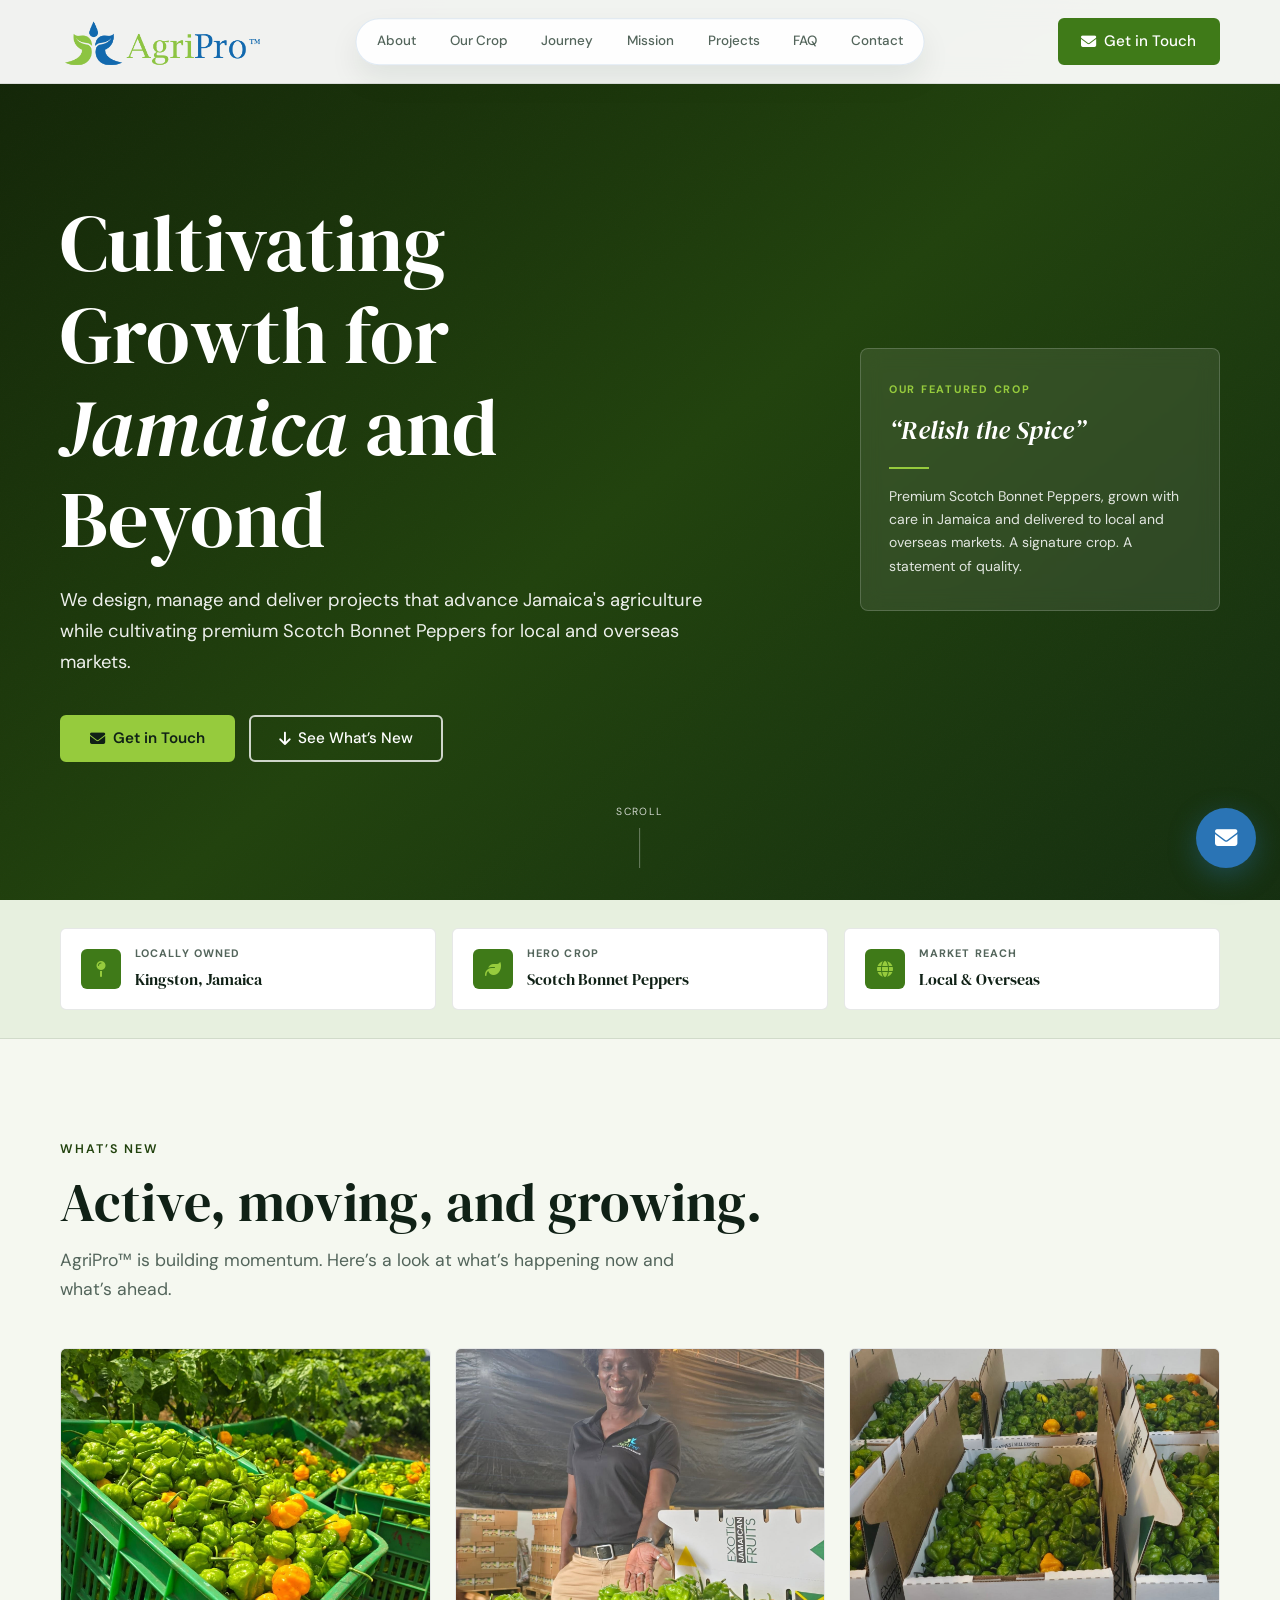
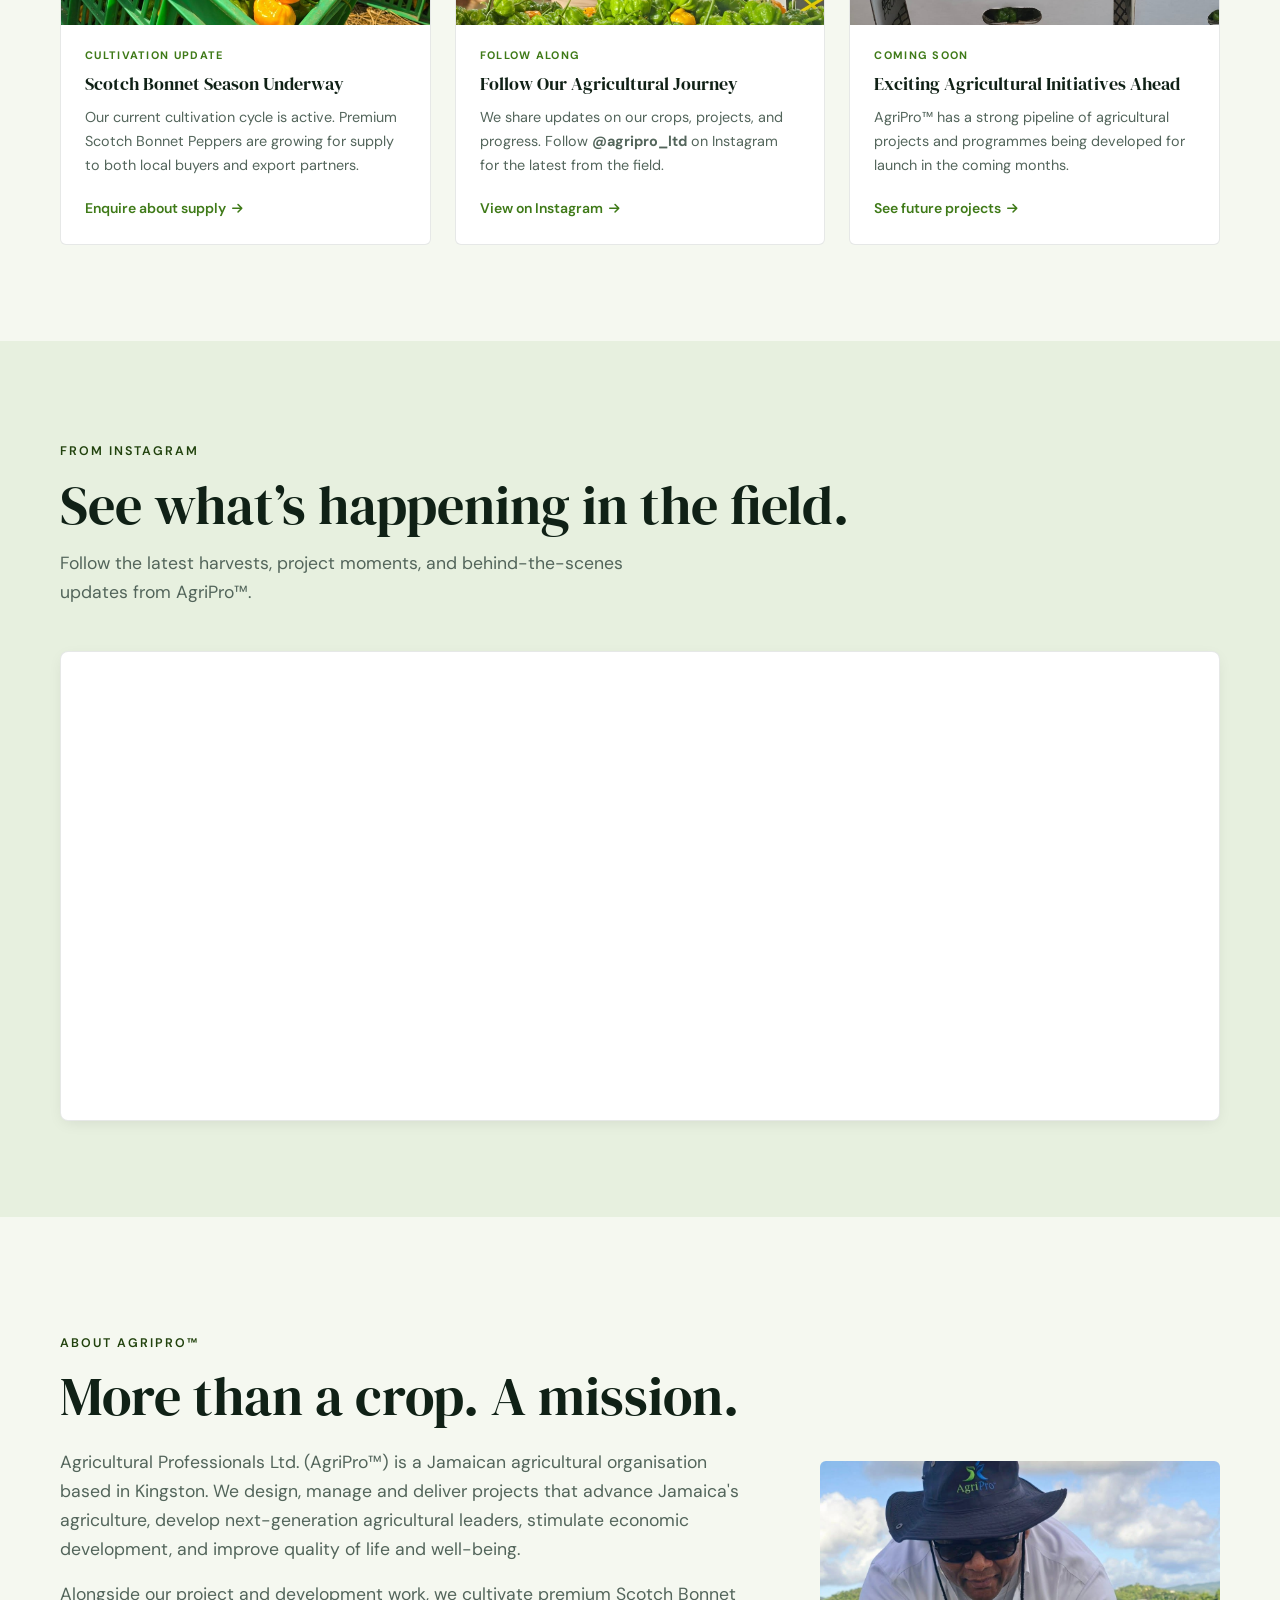
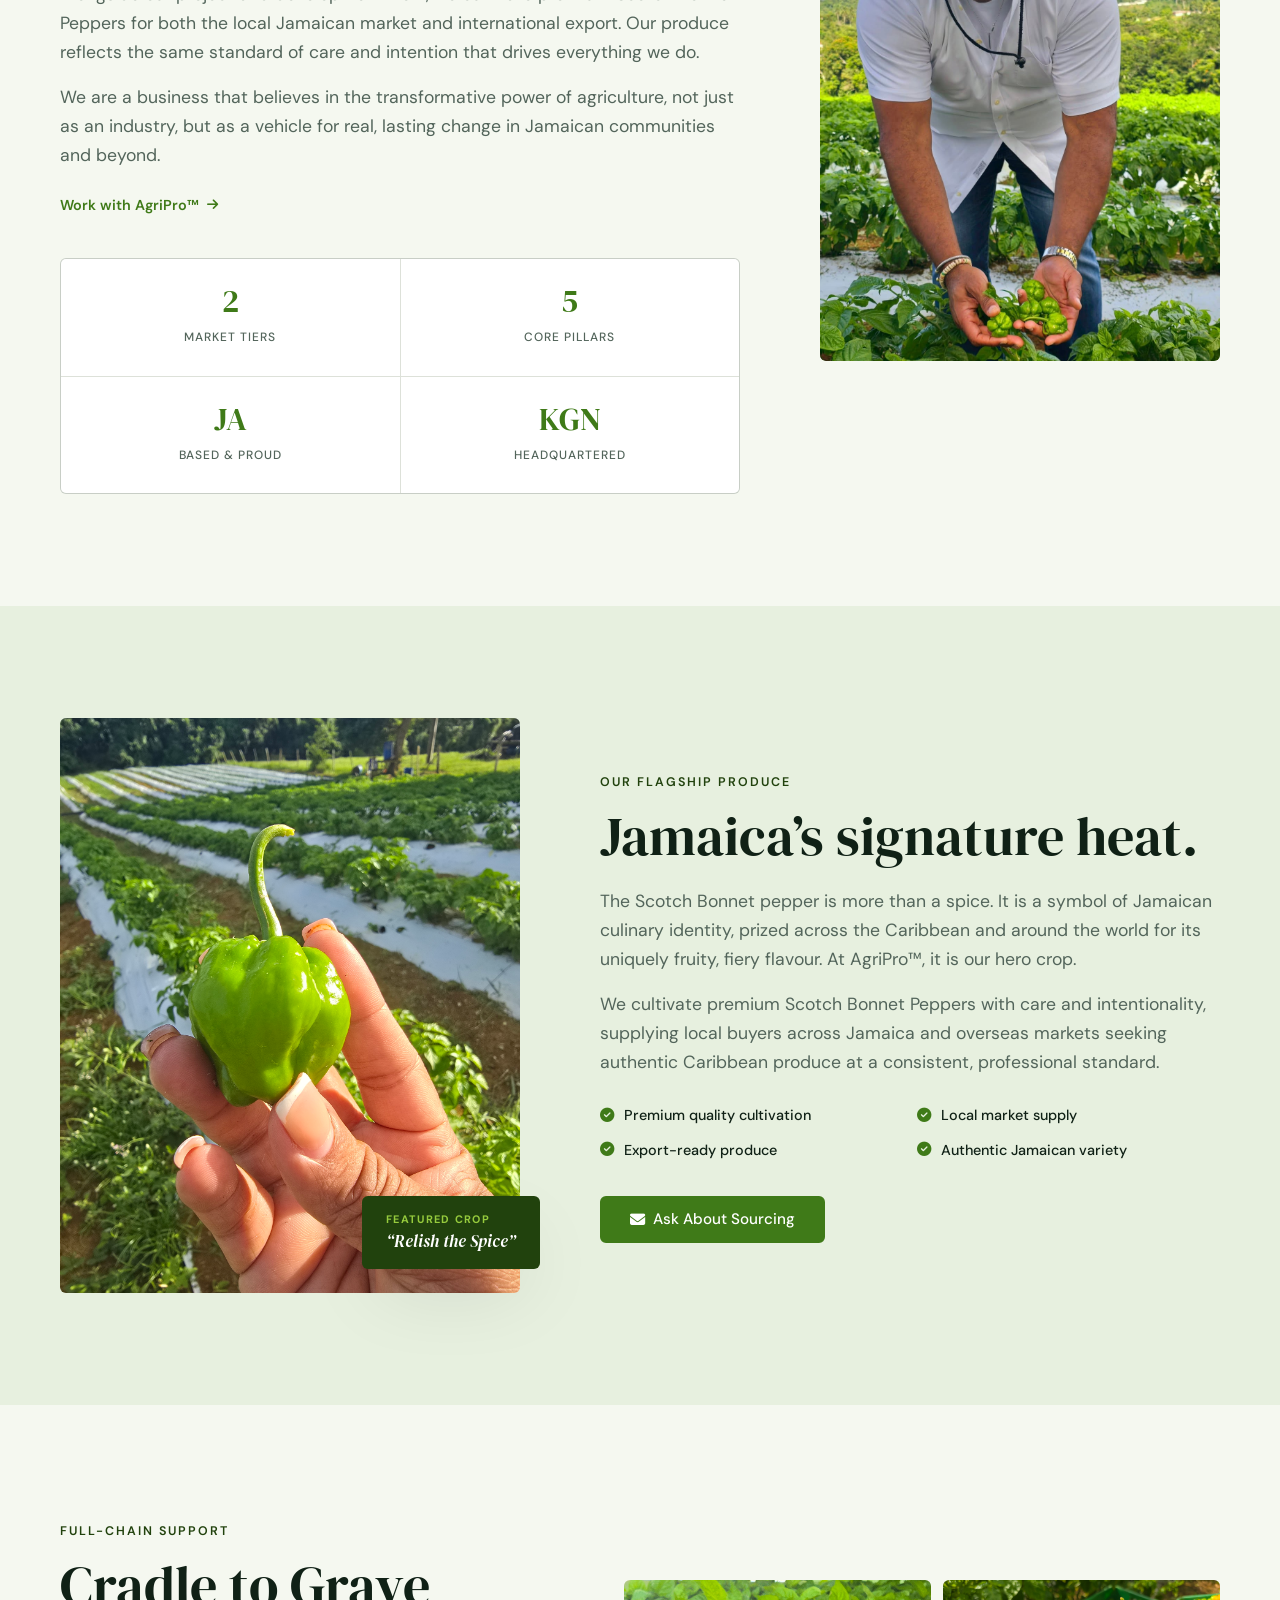
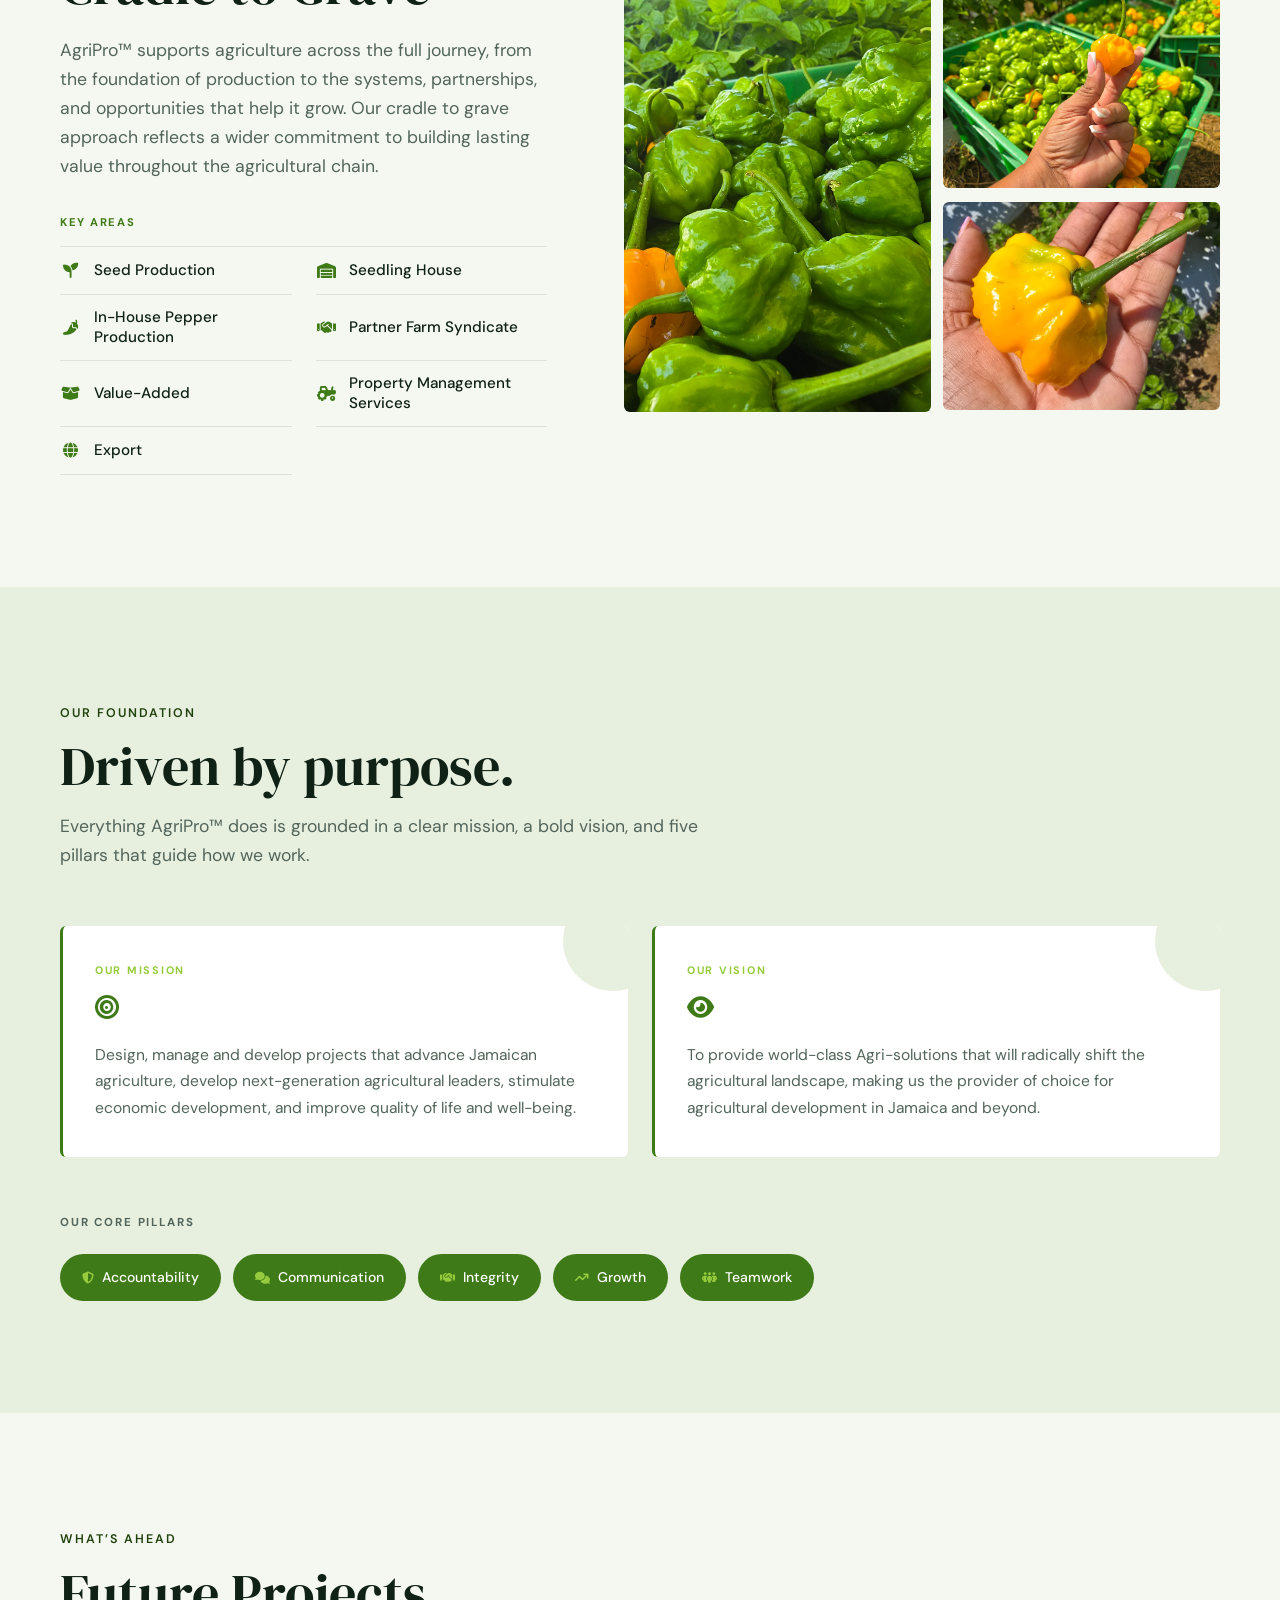
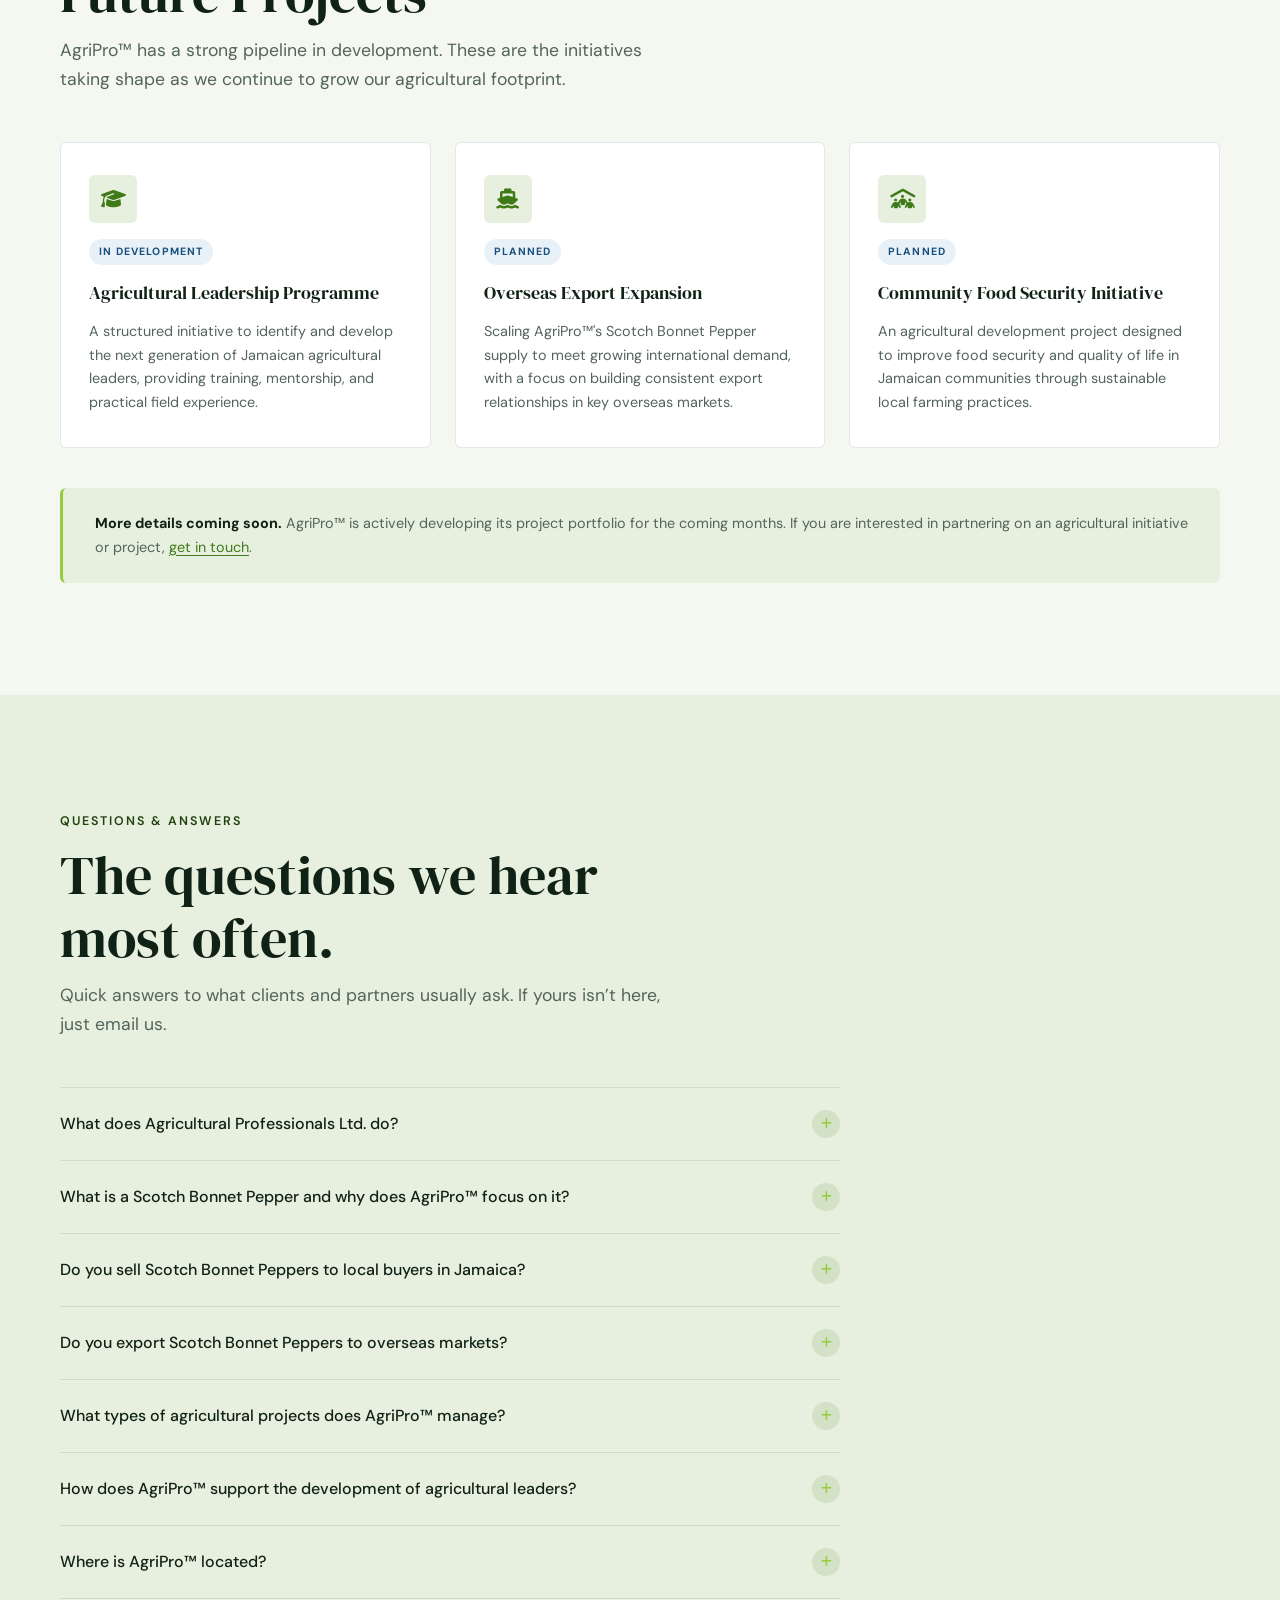
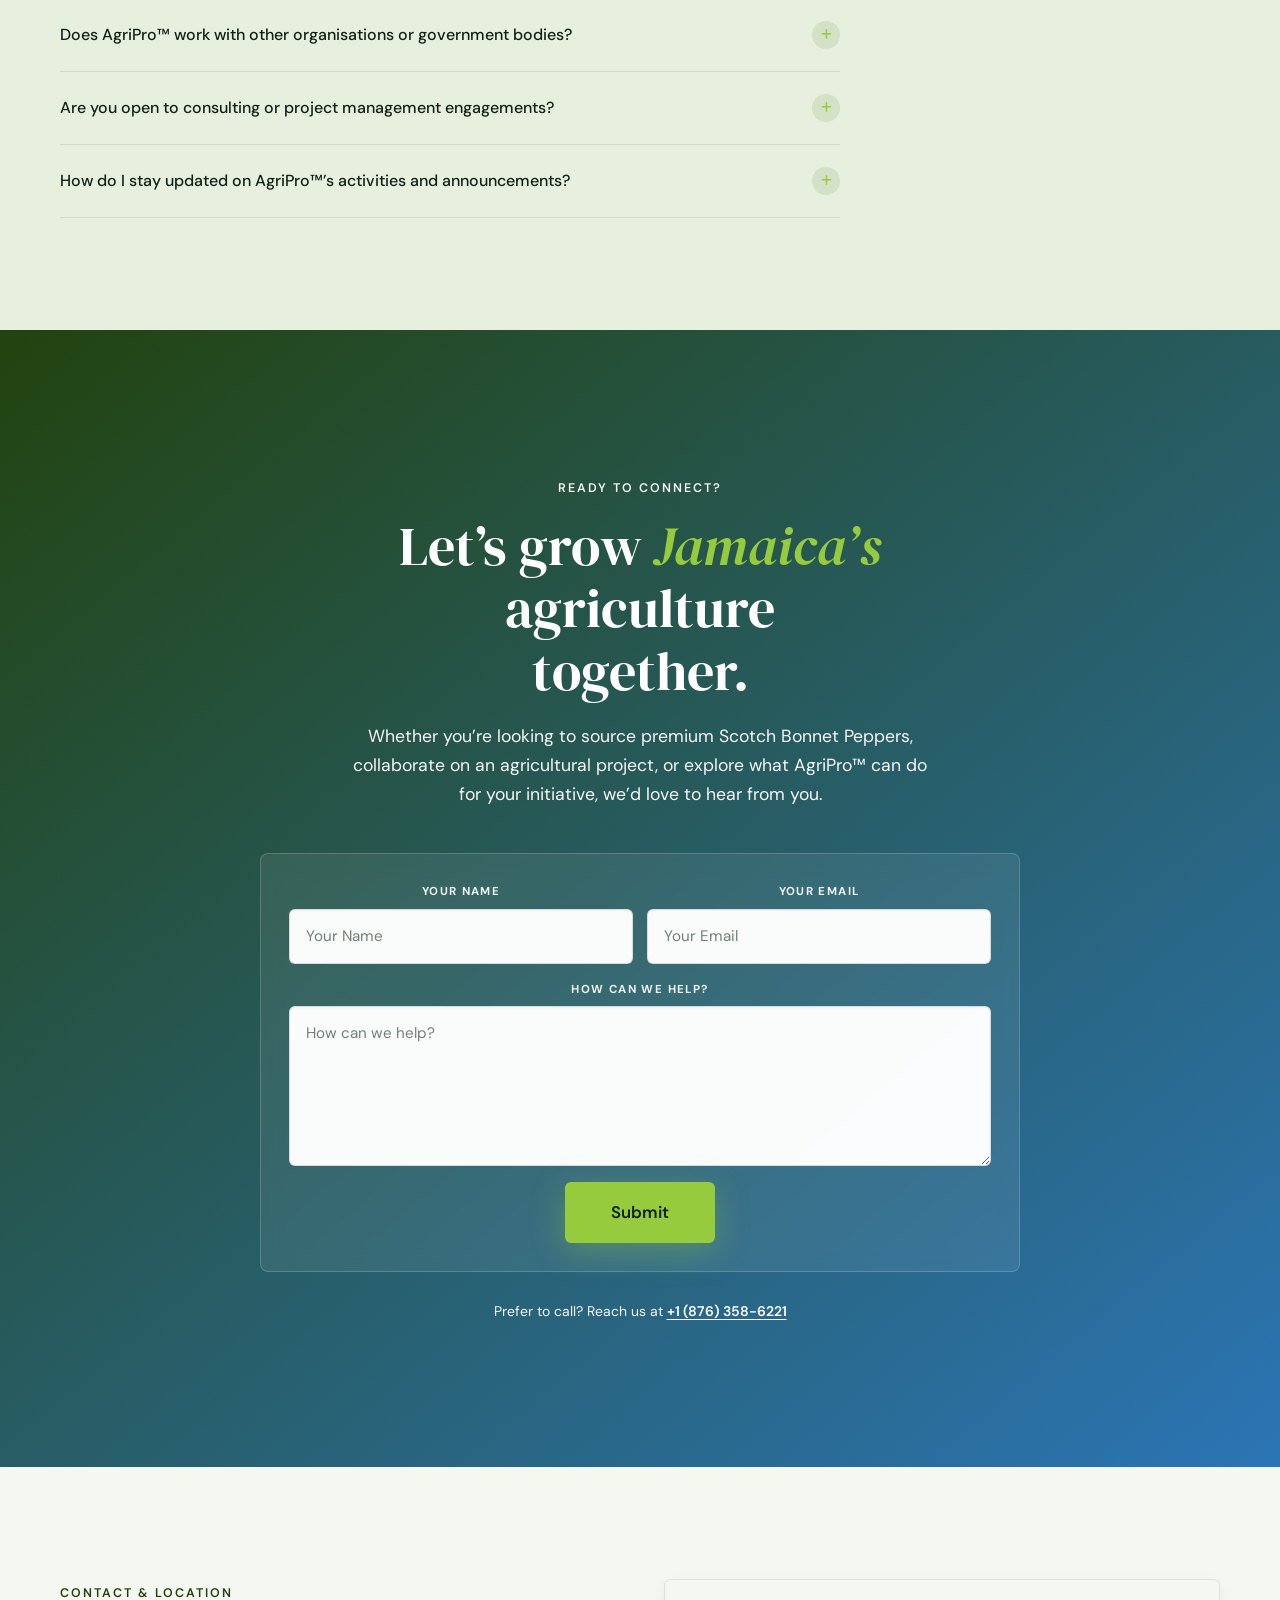
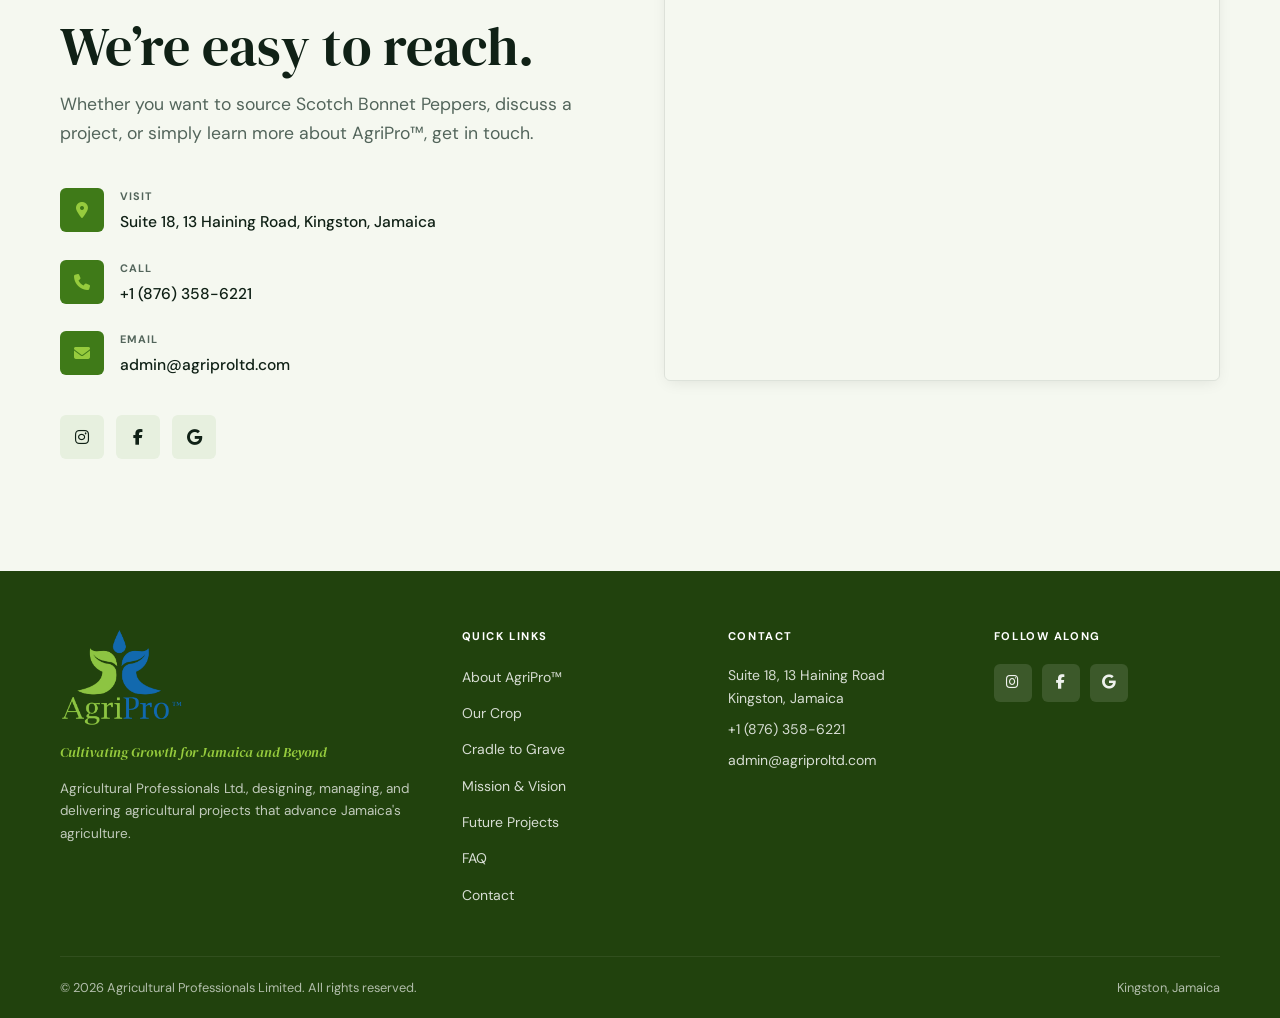
==== commit 0c1cedac: "Mission section light colour" ====
--- a/index.html
+++ b/index.html
@@ -454,7 +454,7 @@
           <div class="about__content">
             <p class="eyebrow about__eyebrow reveal">About AgriPro&trade;</p>
             <h2 id="about-heading" class="about__h2 reveal reveal--d1">
-              More than a crop.
+              More than a crop. A mission.
             </h2>
             <p class="about__text reveal reveal--d2">
               Agricultural Professionals Ltd. (AgriPro&trade;) is a Jamaican agricultural organisation based in Kingston. We design, manage and deliver projects that advance Jamaica's agriculture, develop next-generation agricultural leaders, stimulate economic development, and improve quality of life and well-being.
--- a/assets/css/styles.css
+++ b/assets/css/styles.css
@@ -765,17 +765,12 @@
    ============================================================ */
 #about {
   padding: clamp(4.5rem, 9vw, 7rem) 0;
-  background: var(--color-primary);
+  background: var(--color-ivory);
   position: relative;
   overflow: hidden;
 }
 #about::before {
-  content: '';
-  position: absolute;
-  inset: 0;
-  background-image: url("data:image/svg+xml,%3Csvg xmlns='http://www.w3.org/2000/svg' width='300' height='300'%3E%3Cfilter id='n'%3E%3CfeTurbulence type='fractalNoise' baseFrequency='0.65' numOctaves='3' stitchTiles='stitch'/%3E%3C/filter%3E%3Crect width='300' height='300' filter='url(%23n)' opacity='0.04'/%3E%3C/svg%3E");
-  opacity: 0.35;
-  pointer-events: none;
+  content: none;
 }
 
 .about__inner { position: relative; z-index: 1; }
@@ -797,12 +792,12 @@
   .about__img-col { order: -1; }
 }
 
-.about__eyebrow { color: rgba(255, 255, 255, 0.95); }
-.about__h2 { color: #fff; margin-bottom: 1.25rem; }
-.about__h2 em { color: var(--color-highlight); font-style: italic; }
+.about__eyebrow { color: var(--color-primary-deep); }
+.about__h2 { color: var(--color-ink); margin-bottom: 1.25rem; }
+.about__h2 em { color: var(--color-primary); font-style: italic; }
 
 .about__text {
-  color: rgba(255, 255, 255, 0.8);
+  color: var(--color-muted);
   margin-bottom: 1rem;
 }
 
@@ -810,7 +805,7 @@
   display: inline-flex;
   align-items: center;
   gap: 0.5rem;
-  color: var(--color-highlight);
+  color: var(--color-primary);
   font-weight: 600;
   font-size: 0.9rem;
   transition: gap 0.3s var(--ease);
@@ -825,14 +820,14 @@
   display: grid;
   grid-template-columns: 1fr 1fr;
   gap: 1px;
-  background: rgba(255, 255, 255, 0.12);
-  border: 1px solid rgba(255, 255, 255, 0.12);
+  background: var(--color-line);
+  border: 1px solid var(--color-line);
   border-radius: var(--radius);
   overflow: hidden;
   margin-top: 2.5rem;
 }
 .about__stat {
-  background: rgba(255, 255, 255, 0.06);
+  background: #fff;
   padding: 1.625rem 1.25rem;
   text-align: center;
 }
@@ -841,14 +836,14 @@
   font-family: var(--font-display);
   font-size: 2rem;
   font-weight: 400;
-  color: var(--color-highlight);
+  color: var(--color-primary);
   line-height: 1;
   margin-bottom: 0.375rem;
 }
 .about__stat-label {
   font-size: 0.75rem;
   font-weight: 500;
-  color: rgba(255, 255, 255, 0.6);
+  color: var(--color-muted);
   text-transform: uppercase;
   letter-spacing: 0.08em;
 }
@@ -867,7 +862,7 @@
    ============================================================ */
 #crop {
   padding: clamp(4.5rem, 9vw, 7rem) 0;
-  background: var(--color-ivory);
+  background: var(--color-bone);
 }
 
 .crop__grid {
@@ -959,7 +954,7 @@
    ============================================================ */
 #cradle-to-grave {
   padding: clamp(4.5rem, 9vw, 7rem) 0;
-  background: #fff;
+  background: var(--color-ivory);
 }
 
 .cradle__grid {
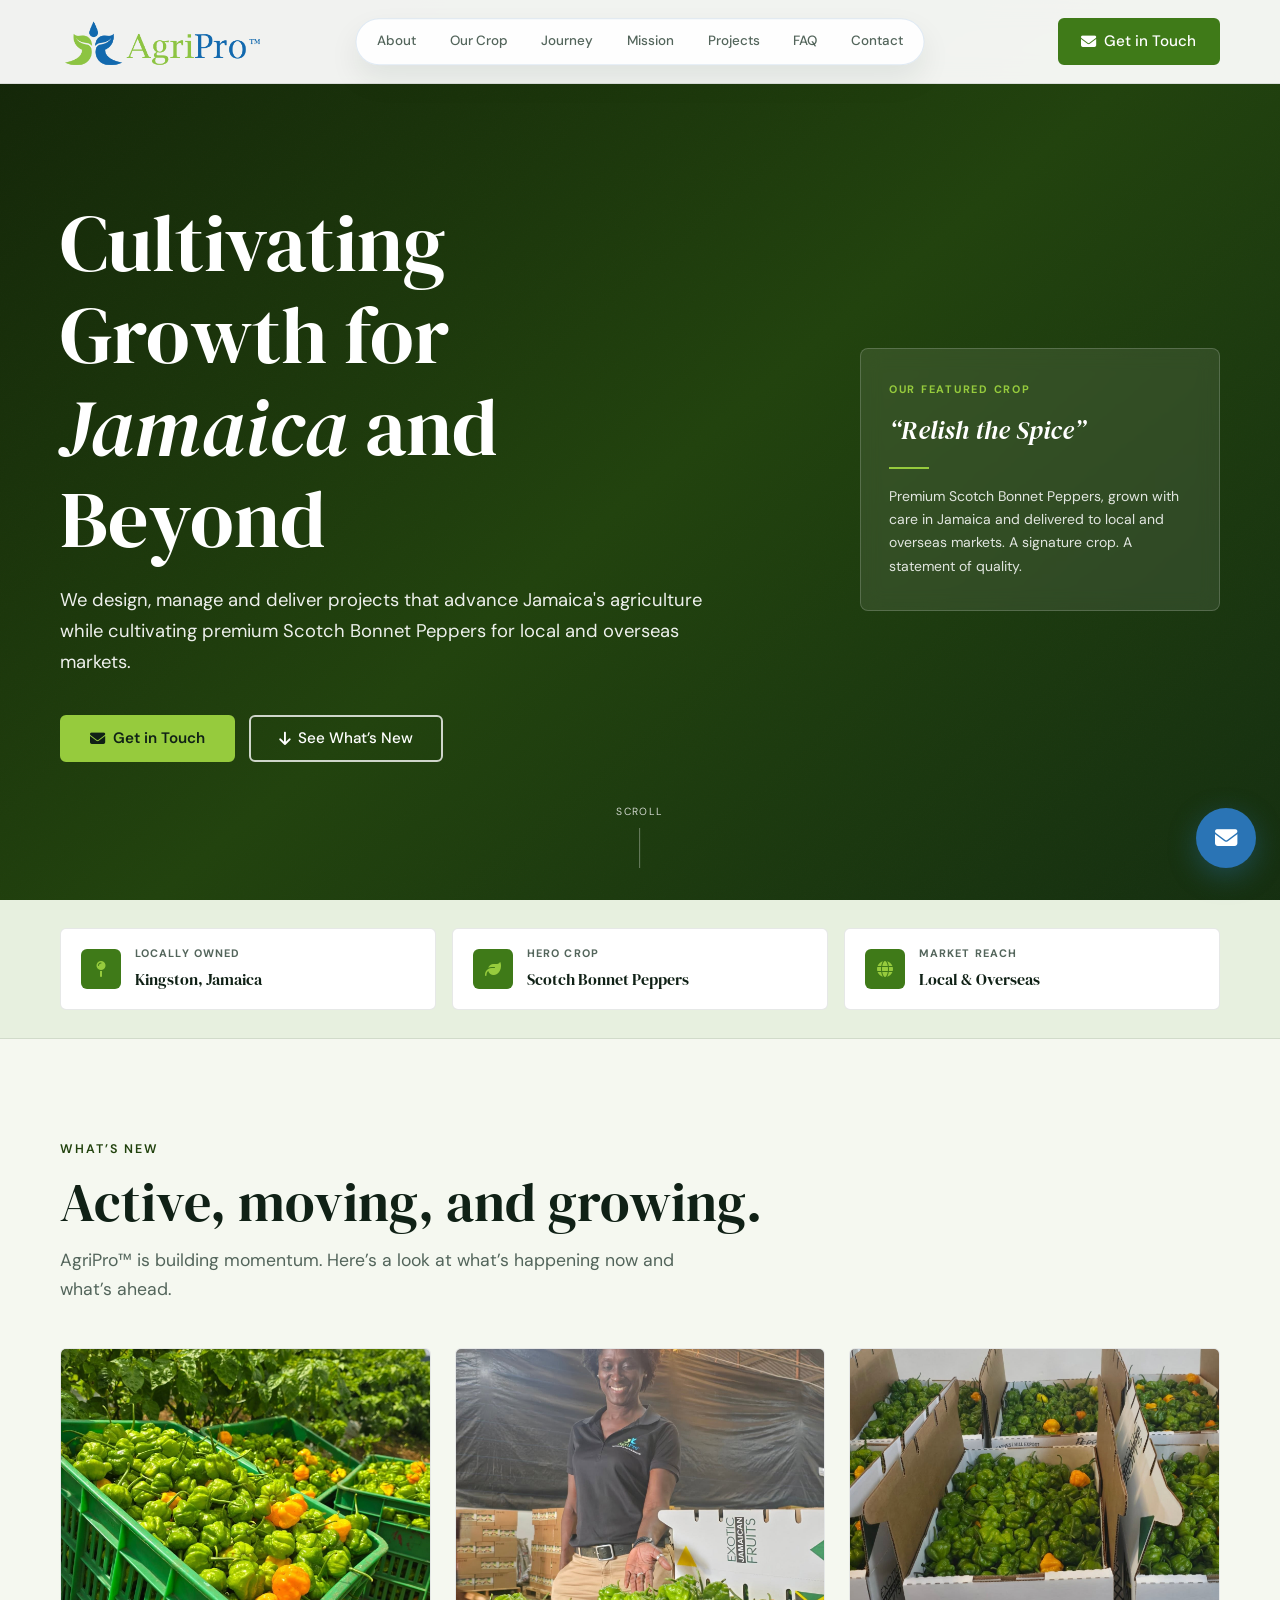
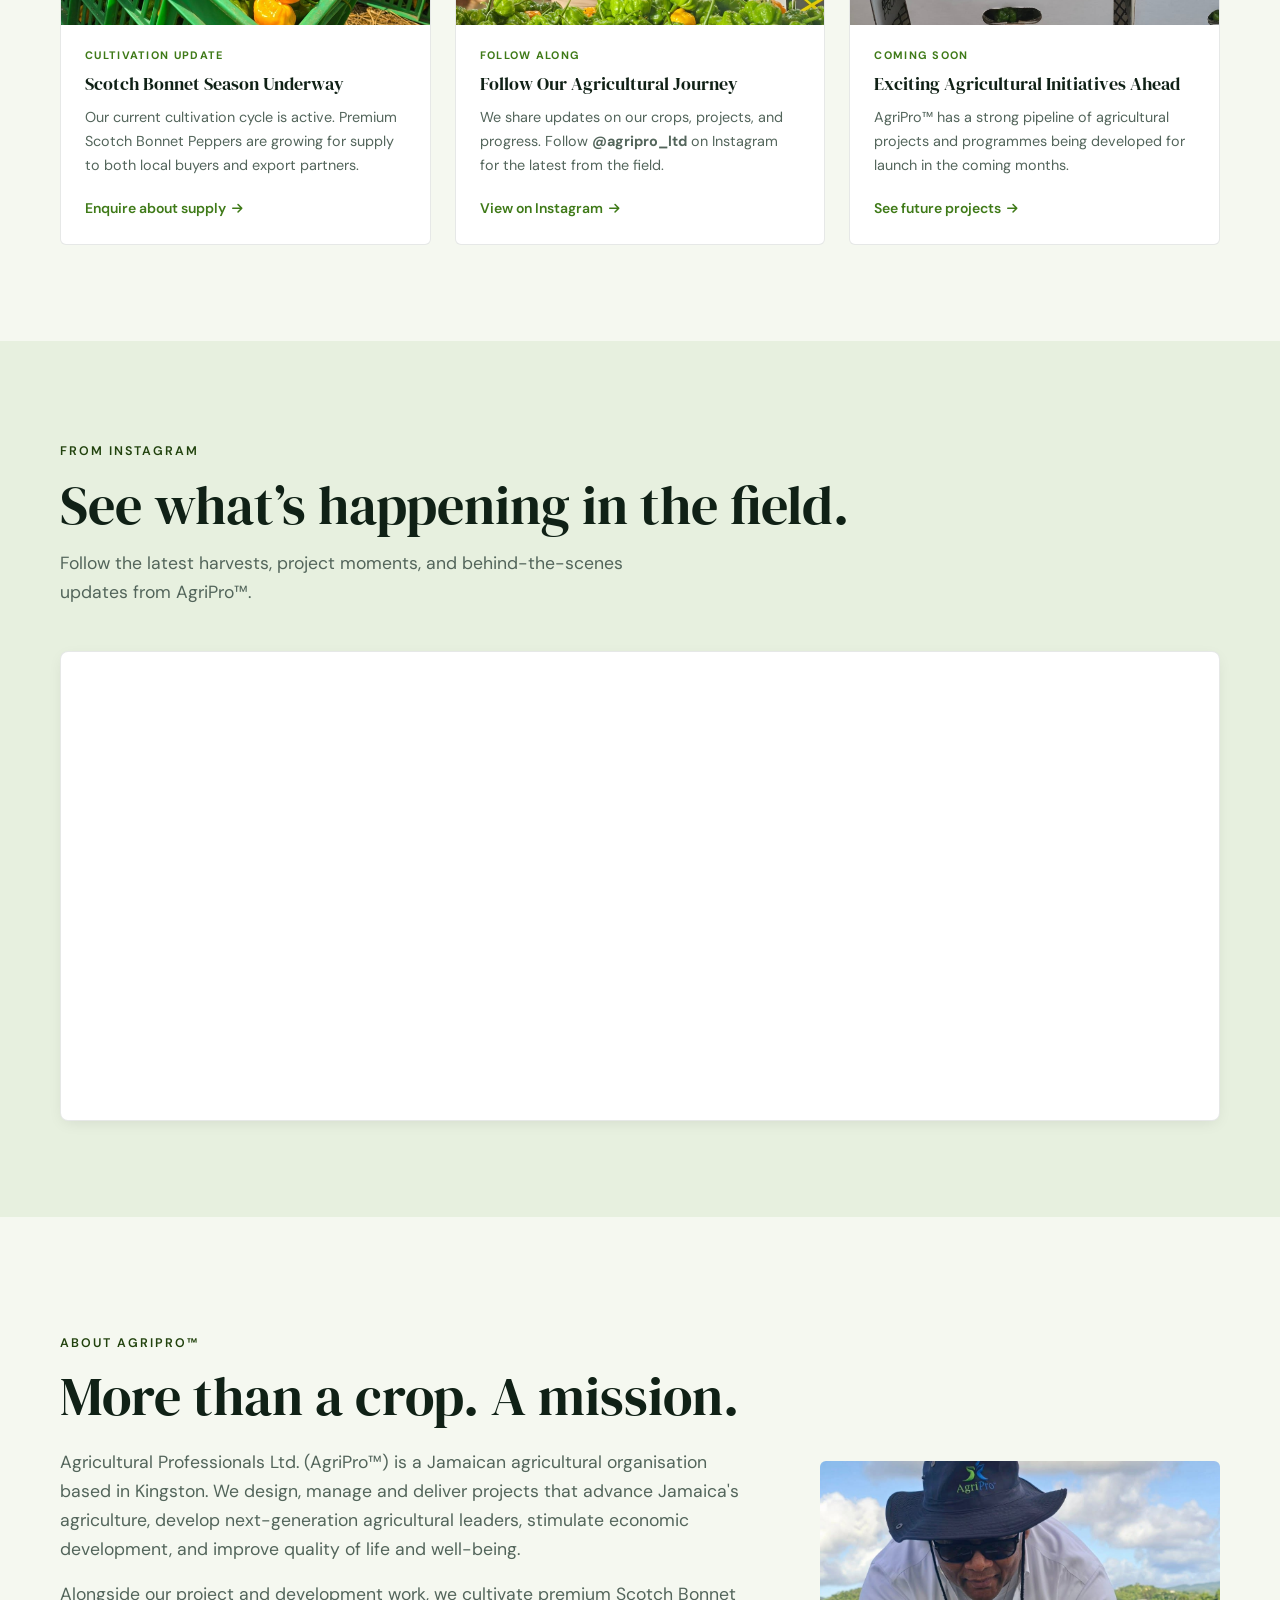
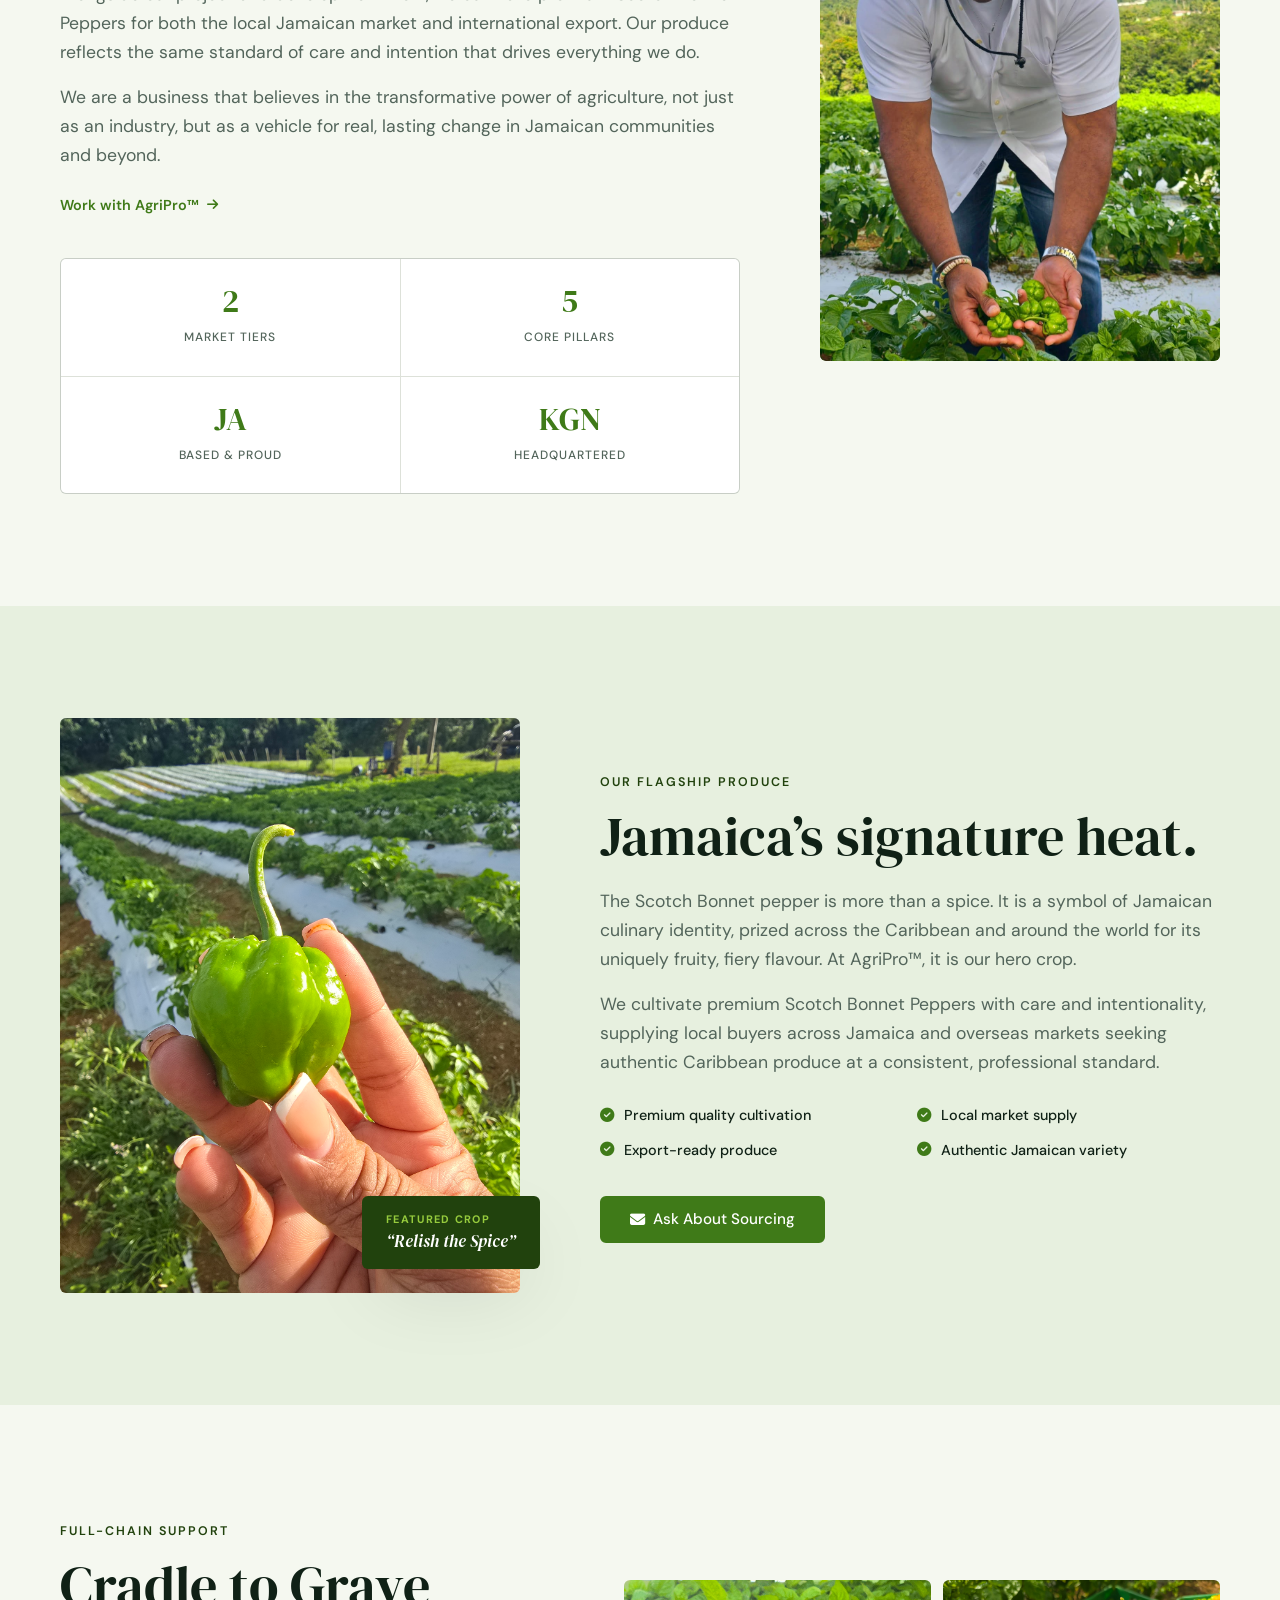
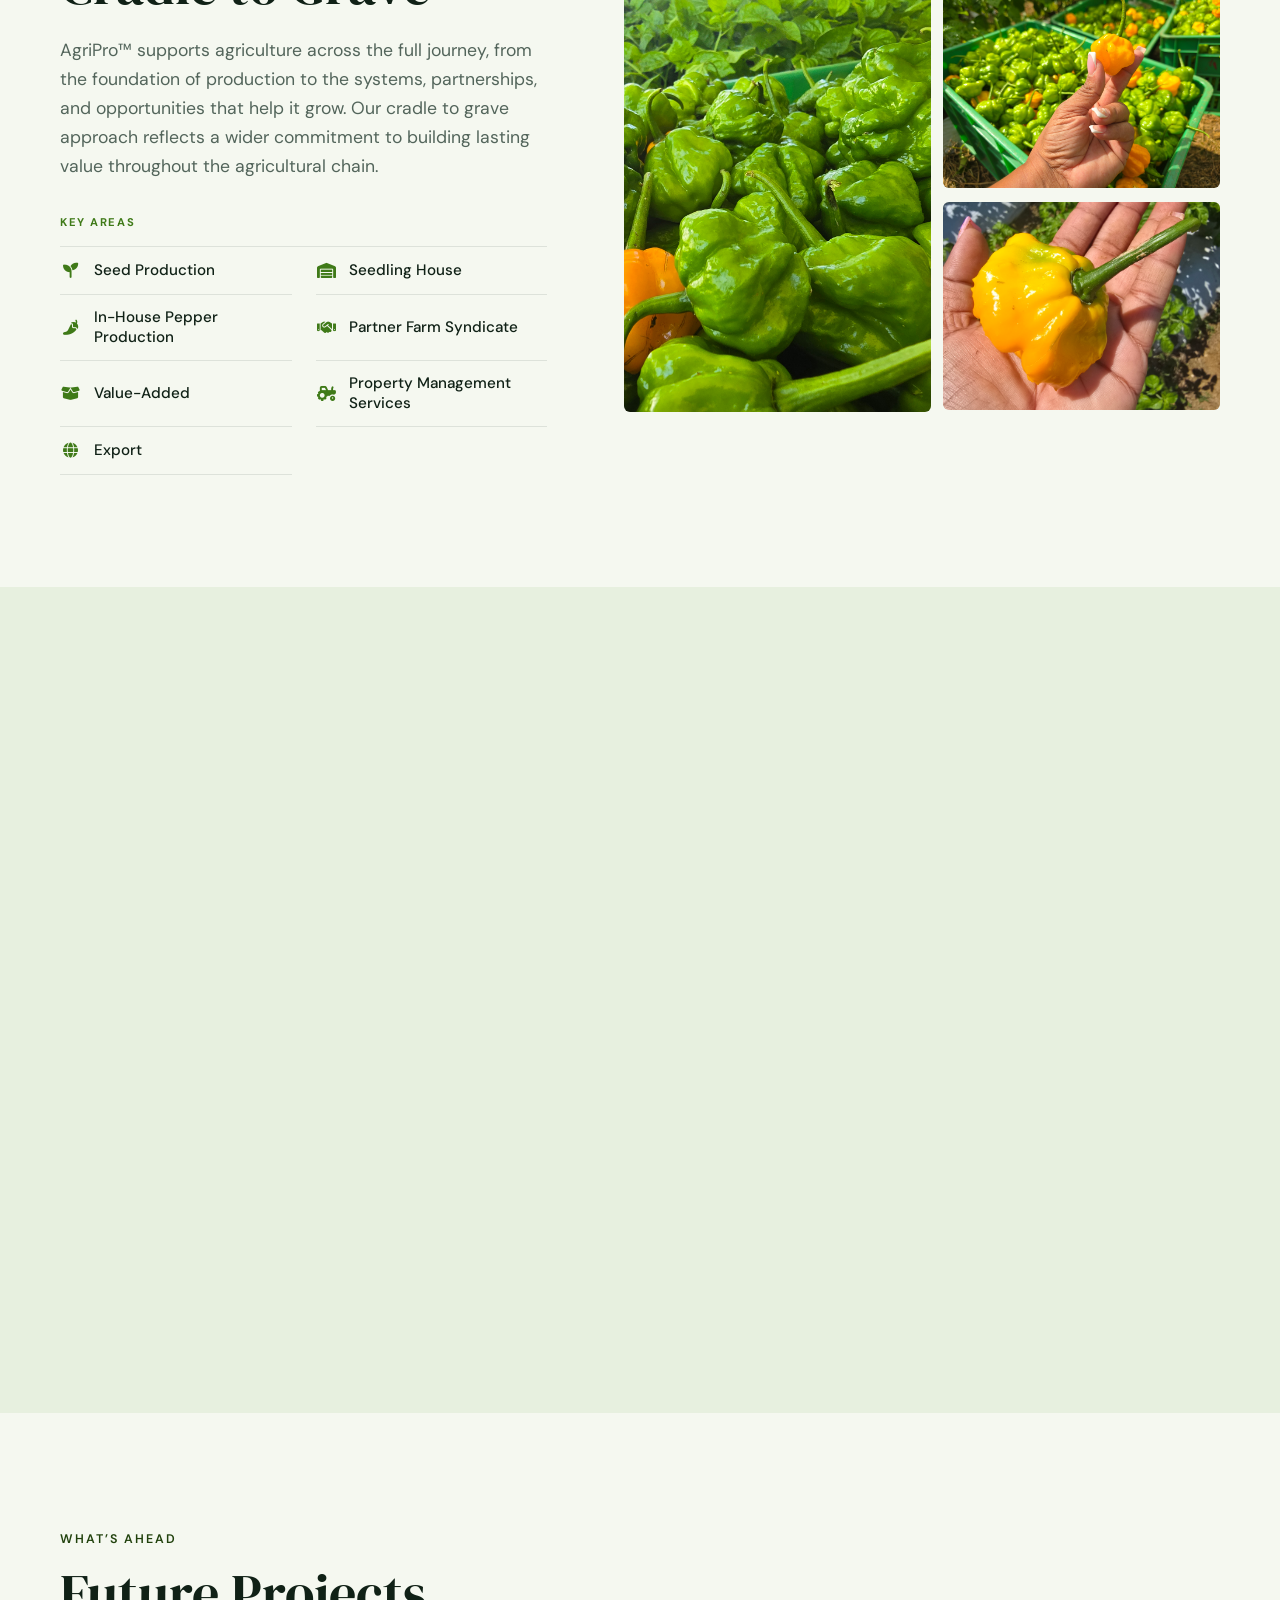
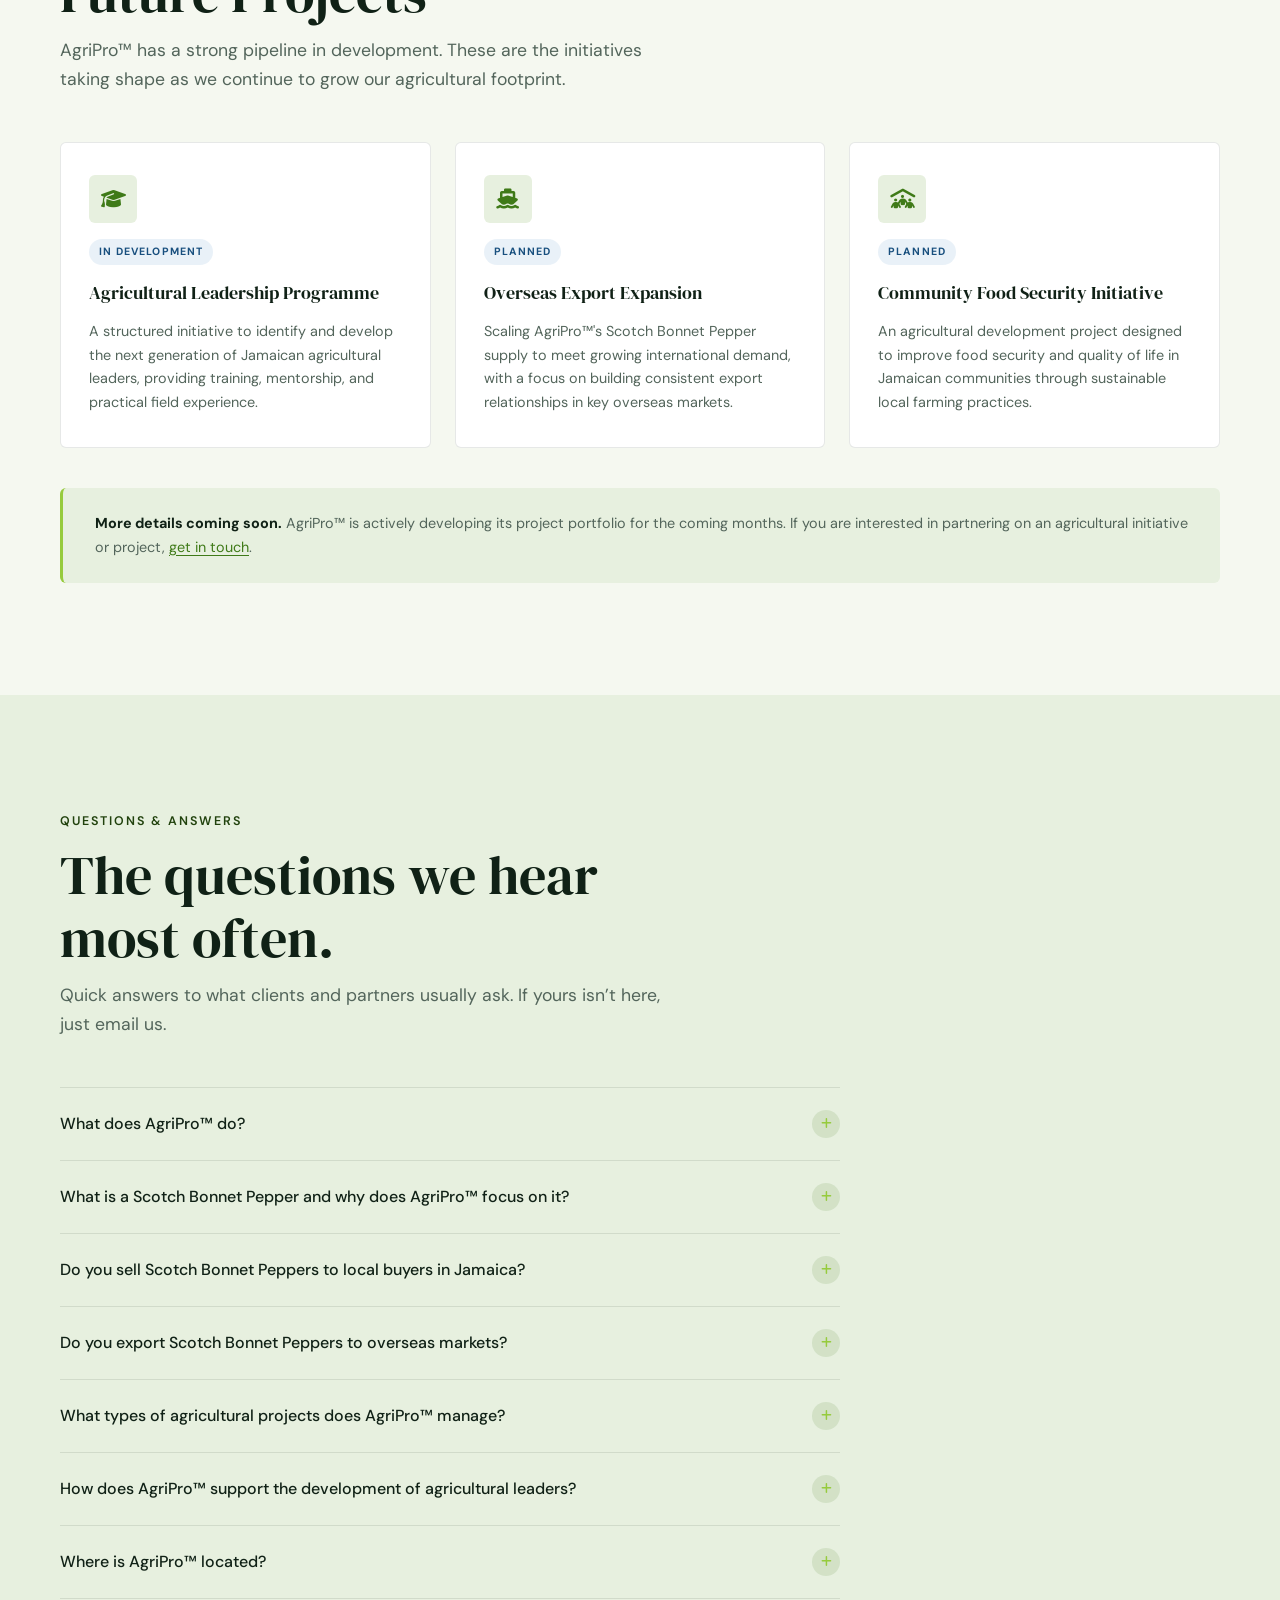
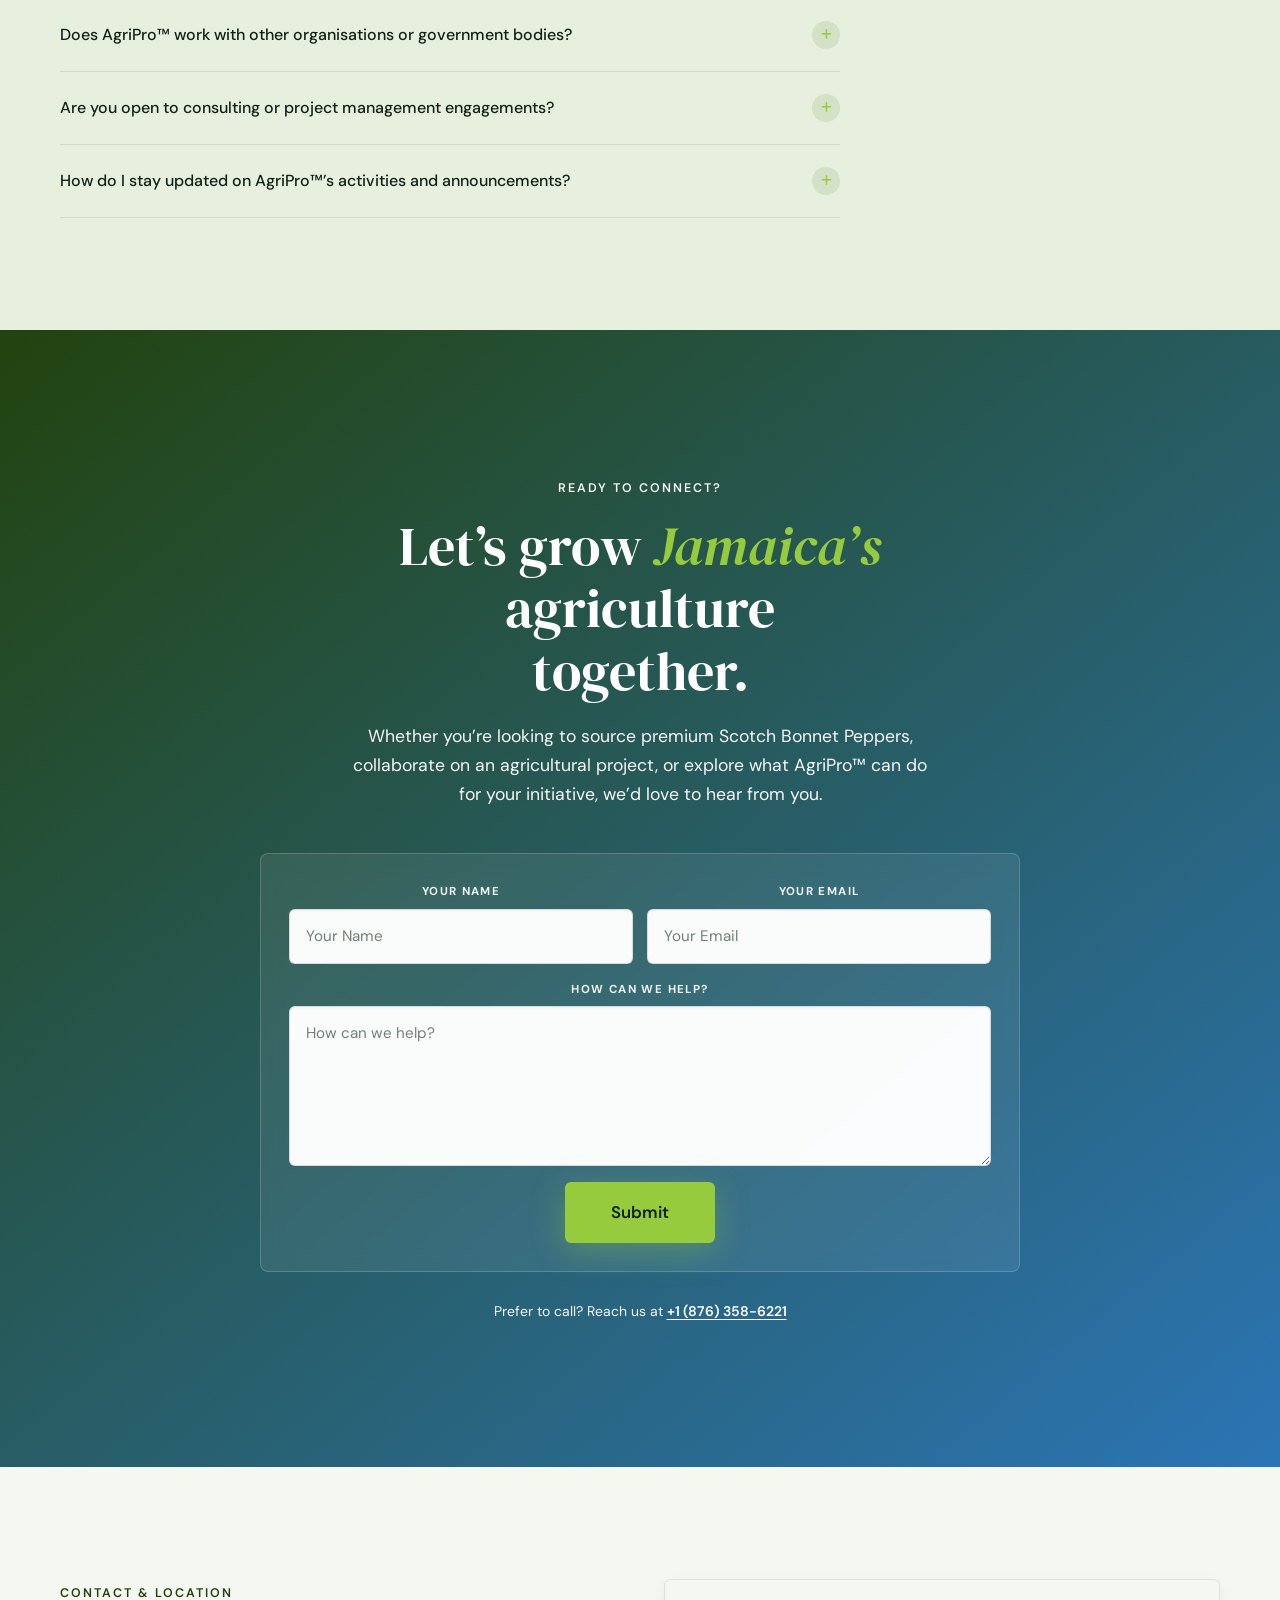
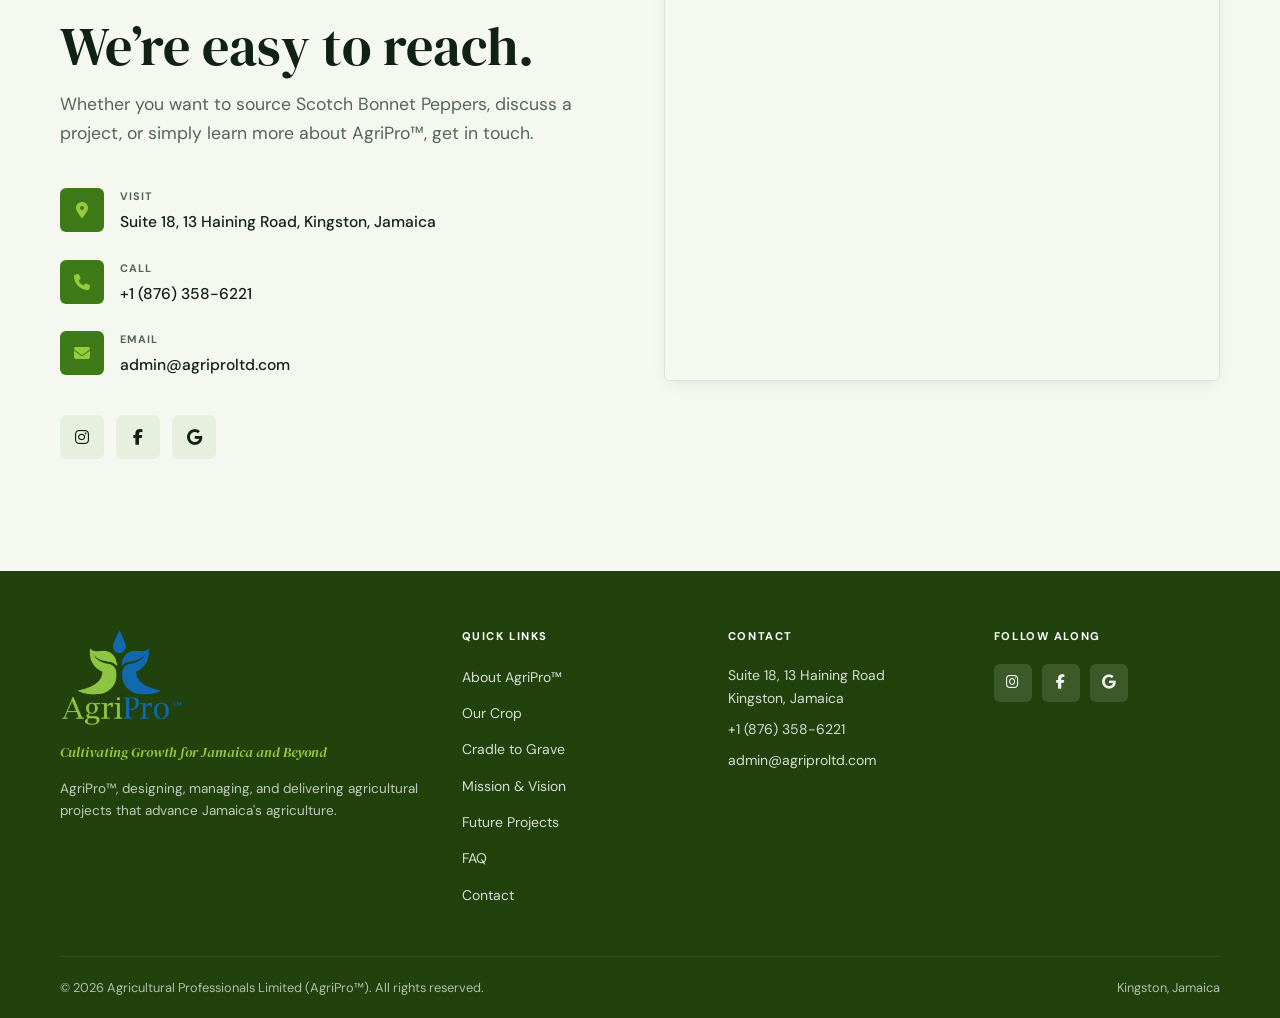
==== commit a1bb9742: "Minor fixes" ====
--- a/index.html
+++ b/index.html
@@ -5,7 +5,7 @@
   <meta name="viewport" content="width=device-width, initial-scale=1.0">
 
   <!-- Primary Meta -->
-  <title>Agricultural Professionals Ltd. | Premium Scotch Bonnet Peppers &amp; Agricultural Solutions in Kingston, Jamaica</title>
+  <title>AgriPro™ | Premium Scotch Bonnet Peppers &amp; Agricultural Solutions in Kingston, Jamaica</title>
   <meta name="description" content="AgriPro&trade; designs, manages and delivers projects that advance Jamaica's agriculture while cultivating premium Scotch Bonnet Peppers for local and overseas markets. Based in Kingston, Jamaica.">
   <link rel="canonical" href="https://veltongoodenjrdcc.github.io/agriproltd-website/">
 
@@ -794,7 +794,7 @@
 
           <details class="faq__item">
             <summary>
-              What does Agricultural Professionals Ltd. do?
+              What does AgriPro™ do?
               <span class="faq__icon" aria-hidden="true"><i class="fa-solid fa-plus"></i></span>
             </summary>
             <div class="faq__answer">
@@ -1077,7 +1077,7 @@
                width="1653" height="1331"
                loading="lazy">
           <span class="footer__tagline">Cultivating Growth for Jamaica and Beyond</span>
-          <p class="footer__desc">Agricultural Professionals Ltd., designing, managing, and delivering agricultural projects that advance Jamaica's agriculture.</p>
+          <p class="footer__desc">AgriPro™, designing, managing, and delivering agricultural projects that advance Jamaica's agriculture.</p>
         </div>
 
         <!-- Quick links -->
@@ -1133,7 +1133,7 @@
       </div>
 
       <div class="footer__bottom">
-        <p class="footer__copy">&copy; <span id="footer-year">2026</span> Agricultural Professionals Limited. All rights reserved.</p>
+        <p class="footer__copy">&copy; <span id="footer-year">2026</span> Agricultural Professionals Limited (AgriPro™). All rights reserved.</p>
         <p class="footer__copy">Kingston, Jamaica</p>
       </div>
     </div>
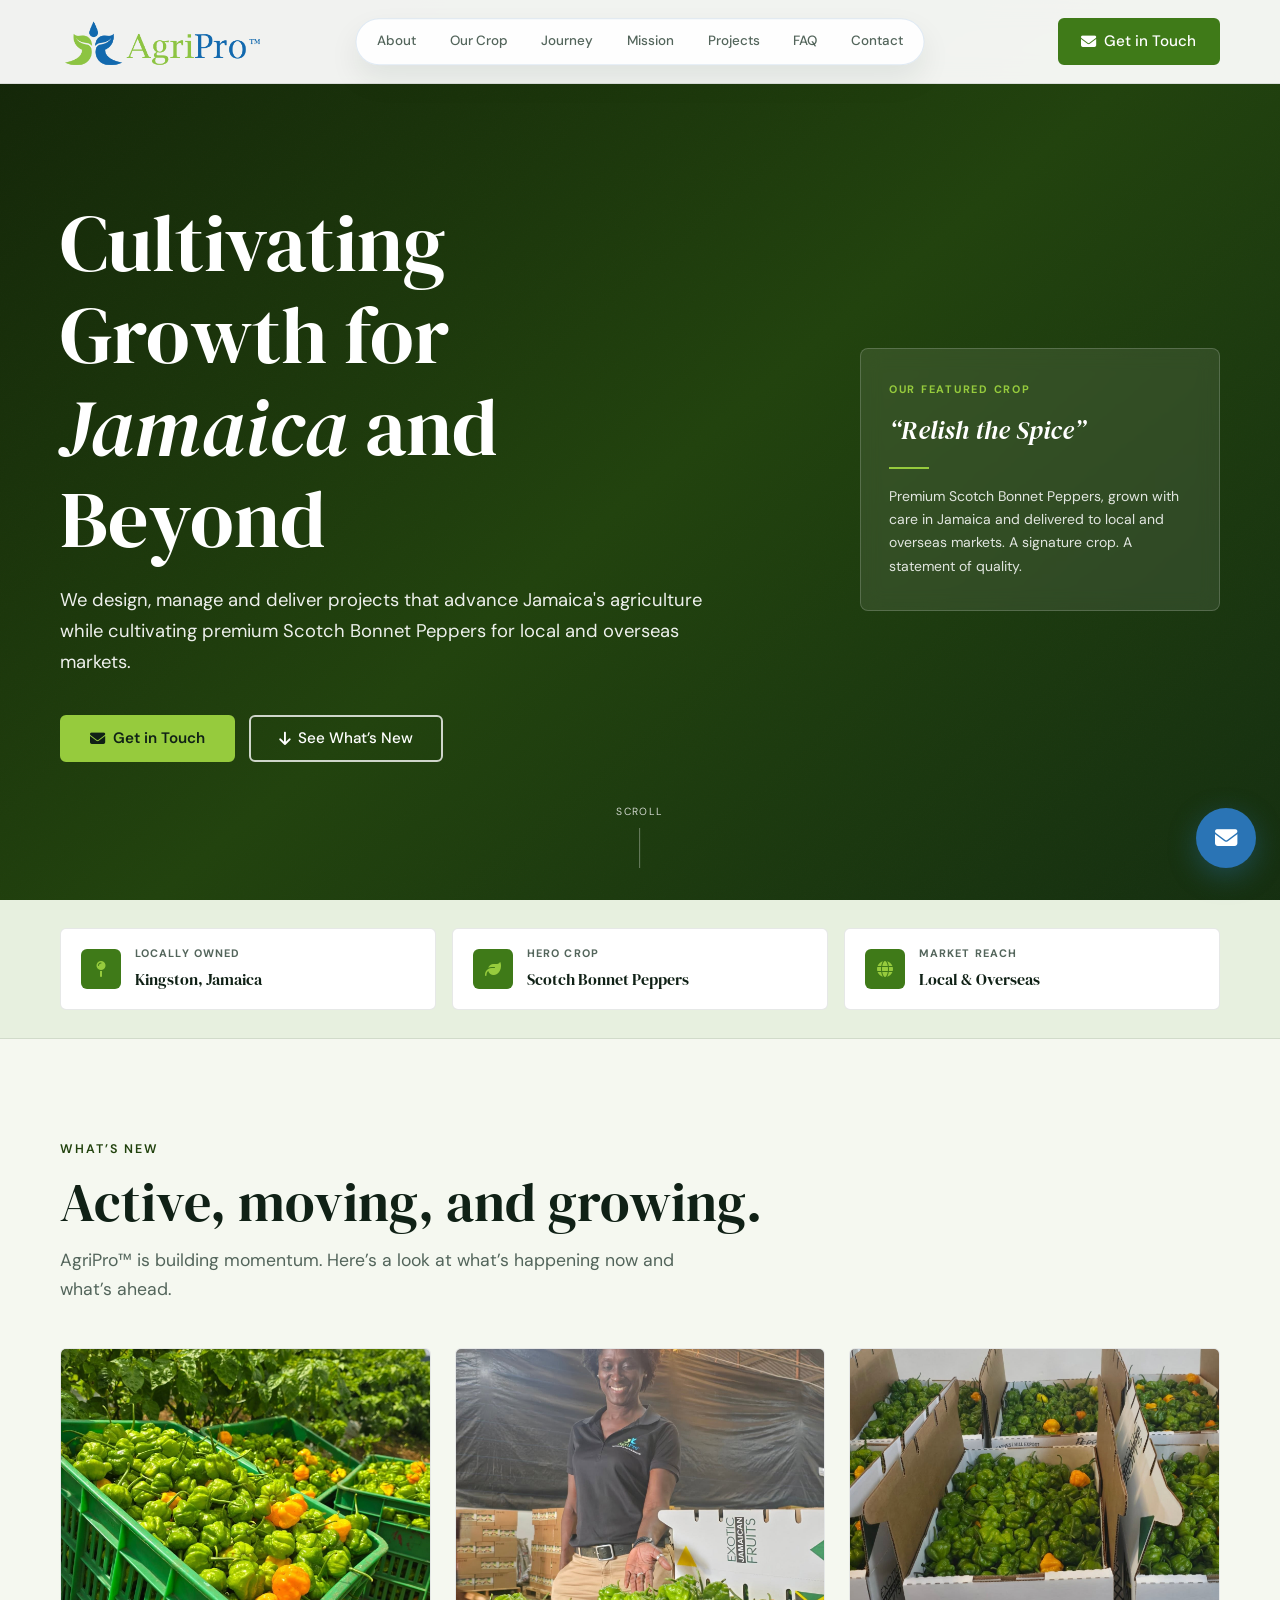
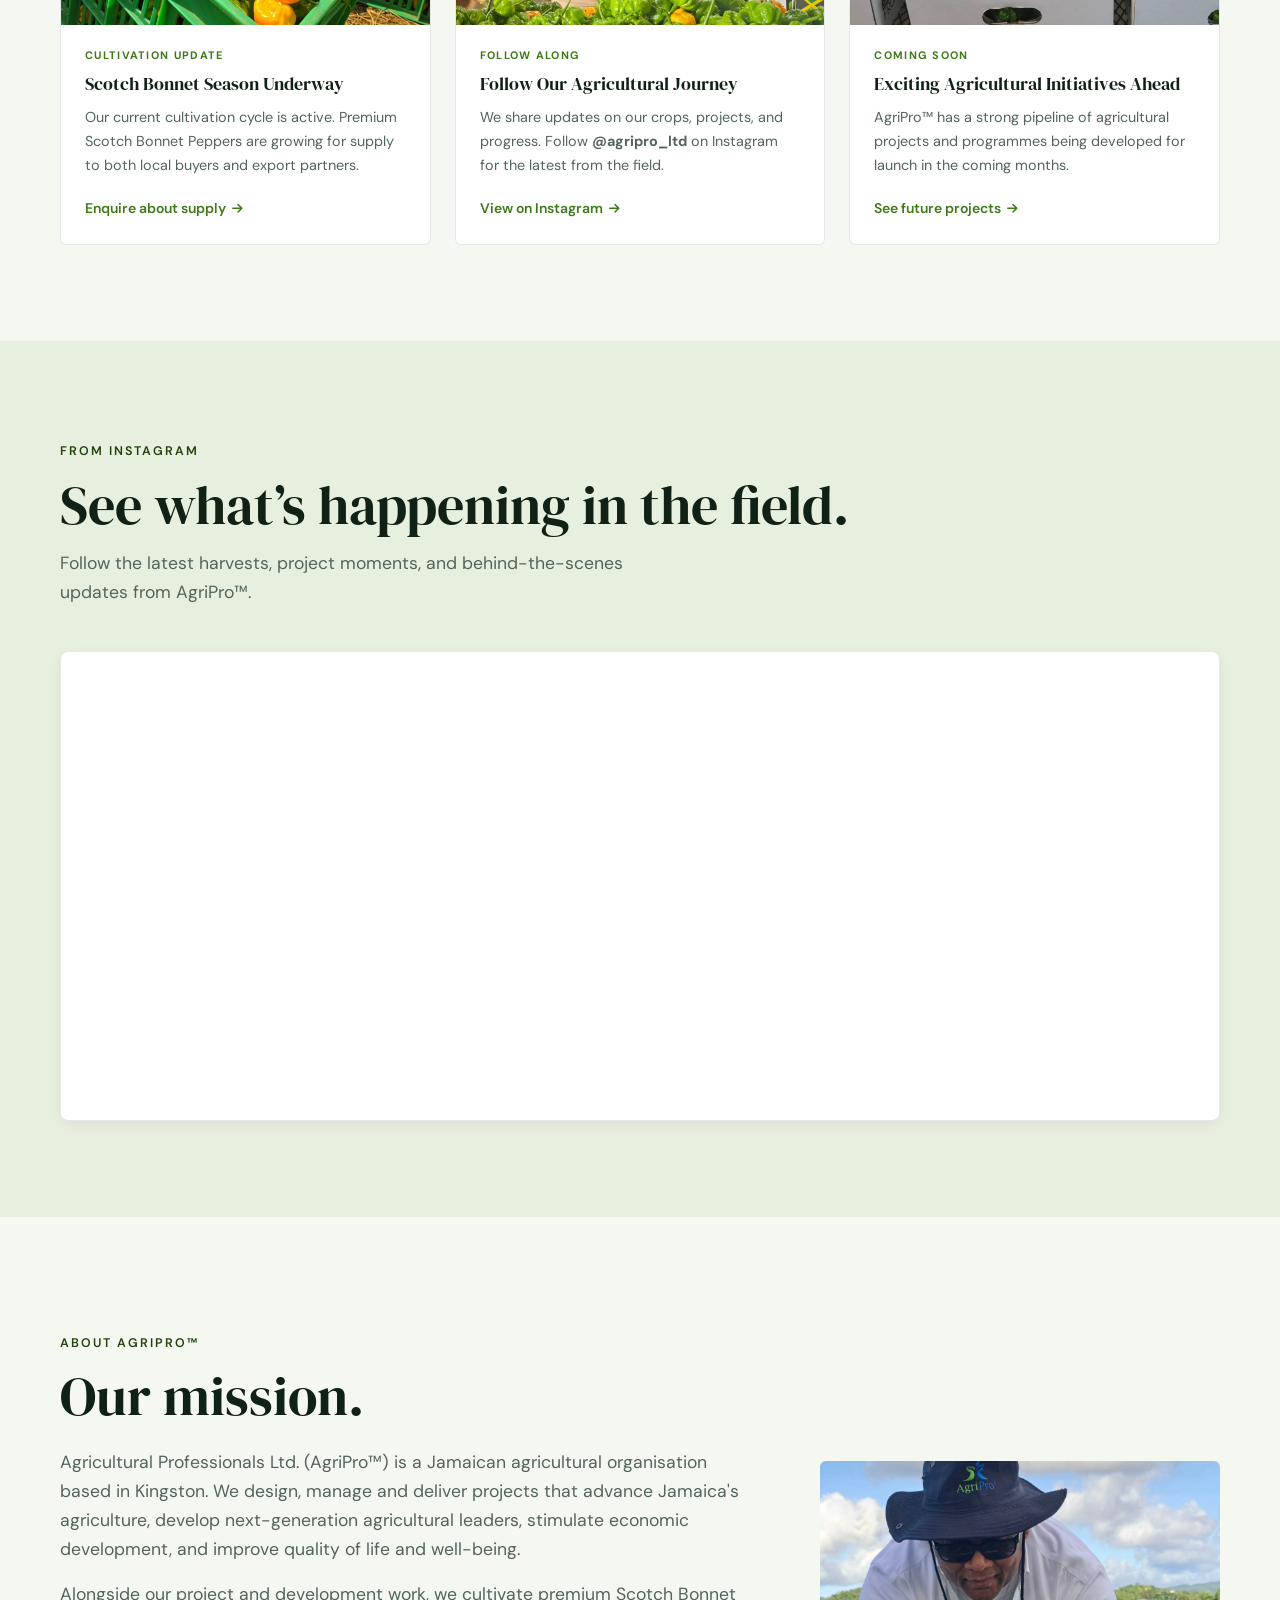
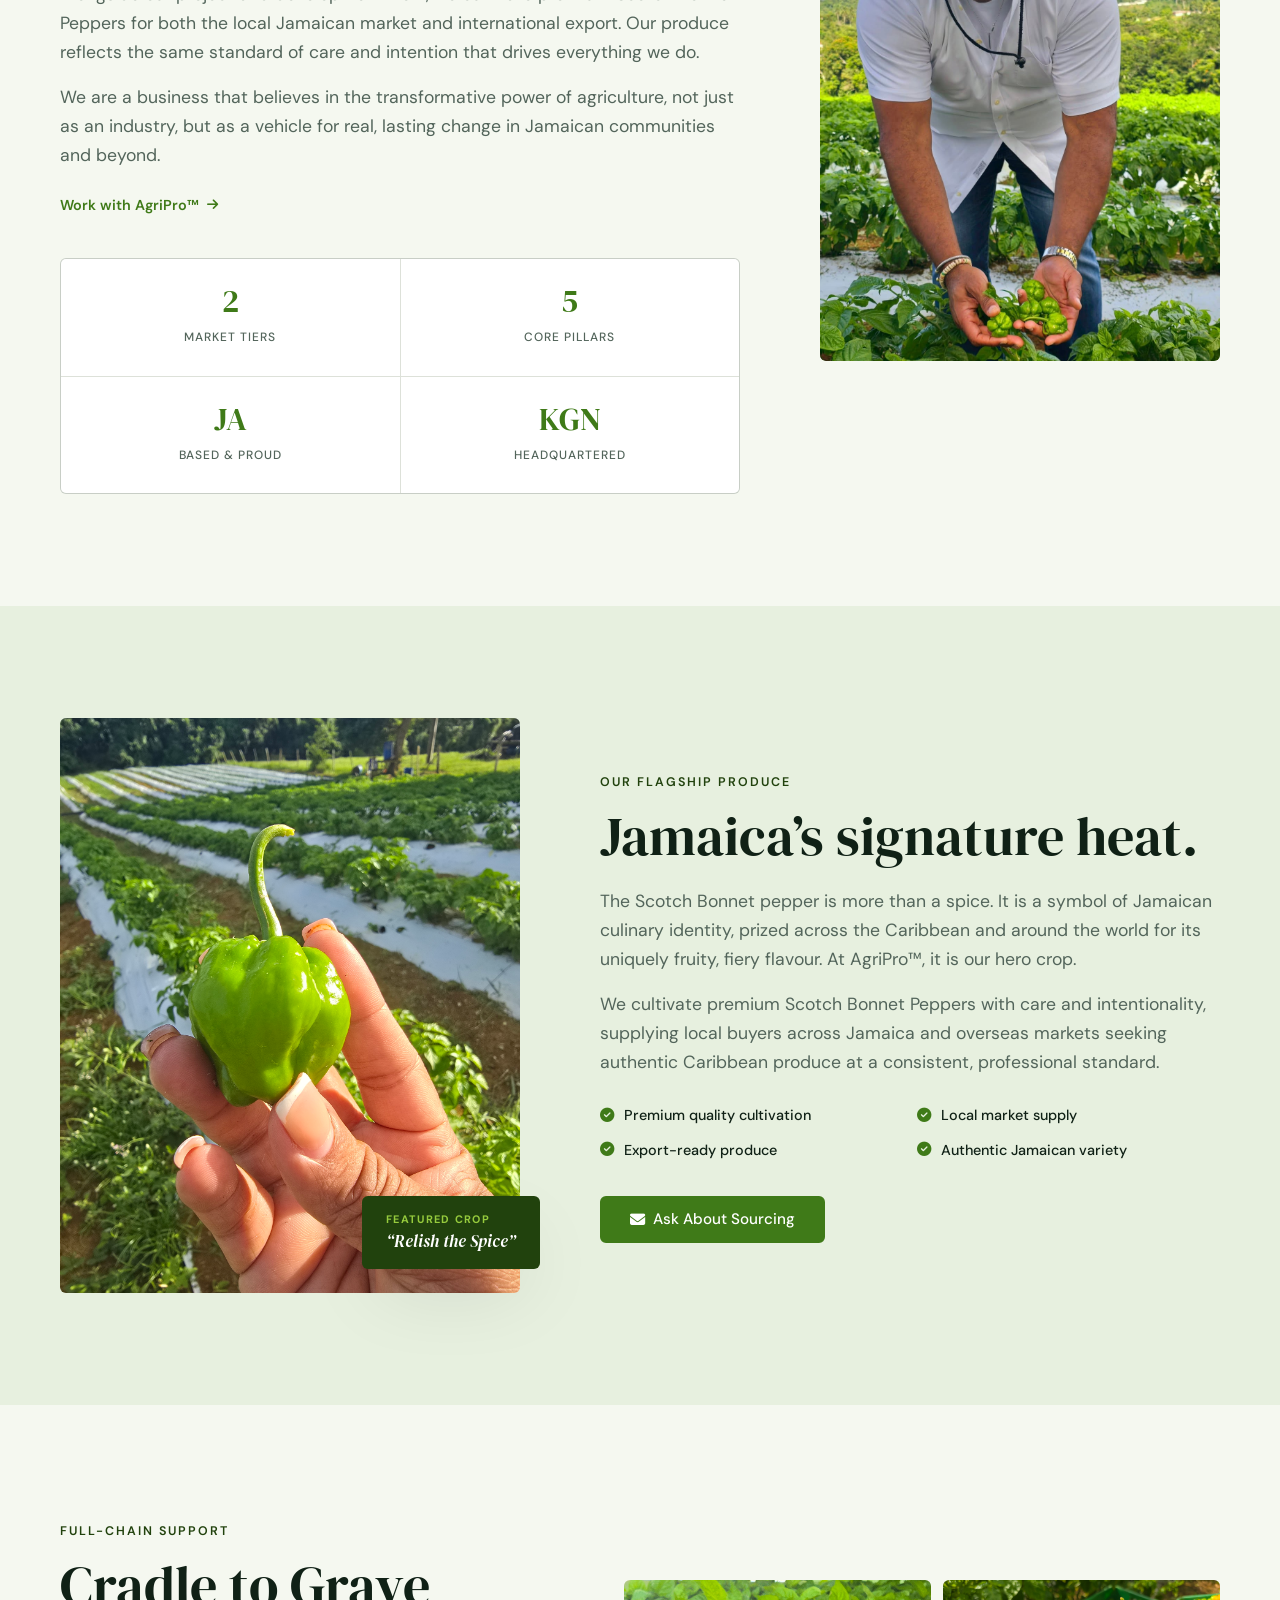
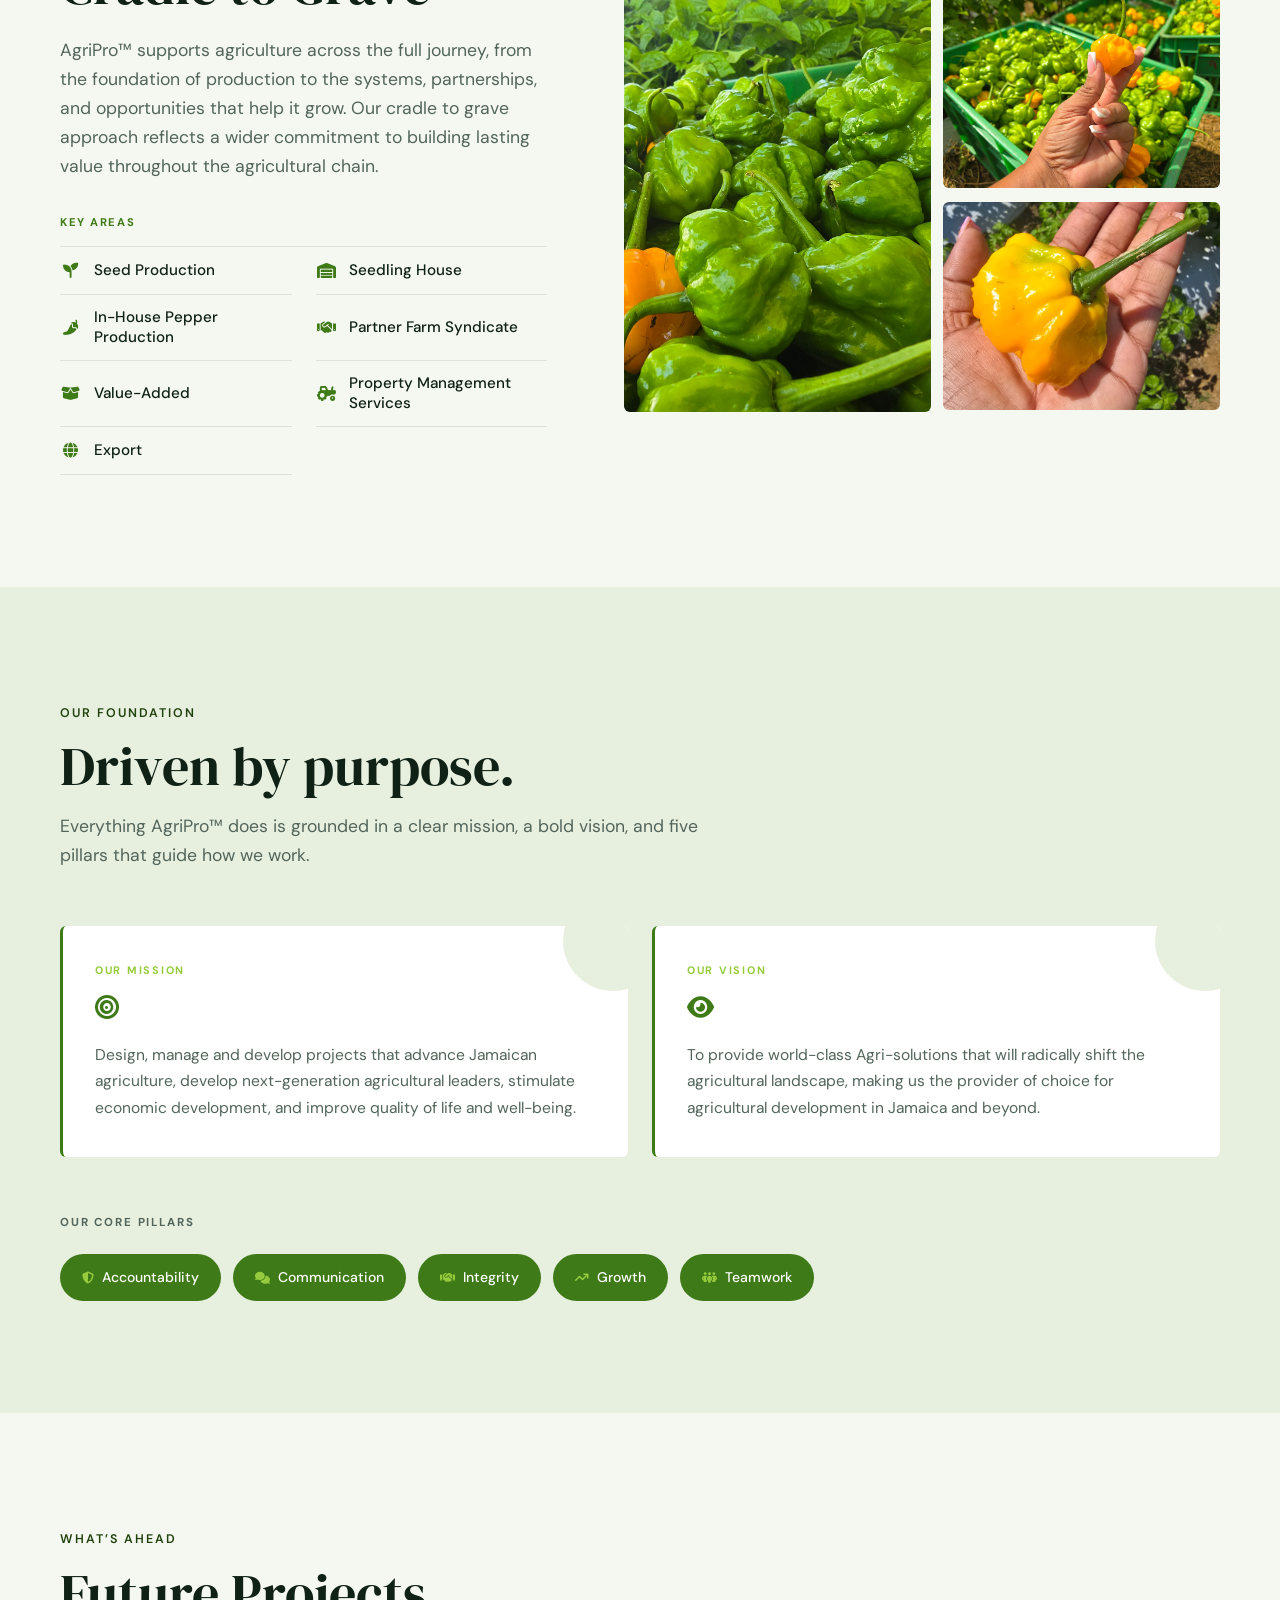
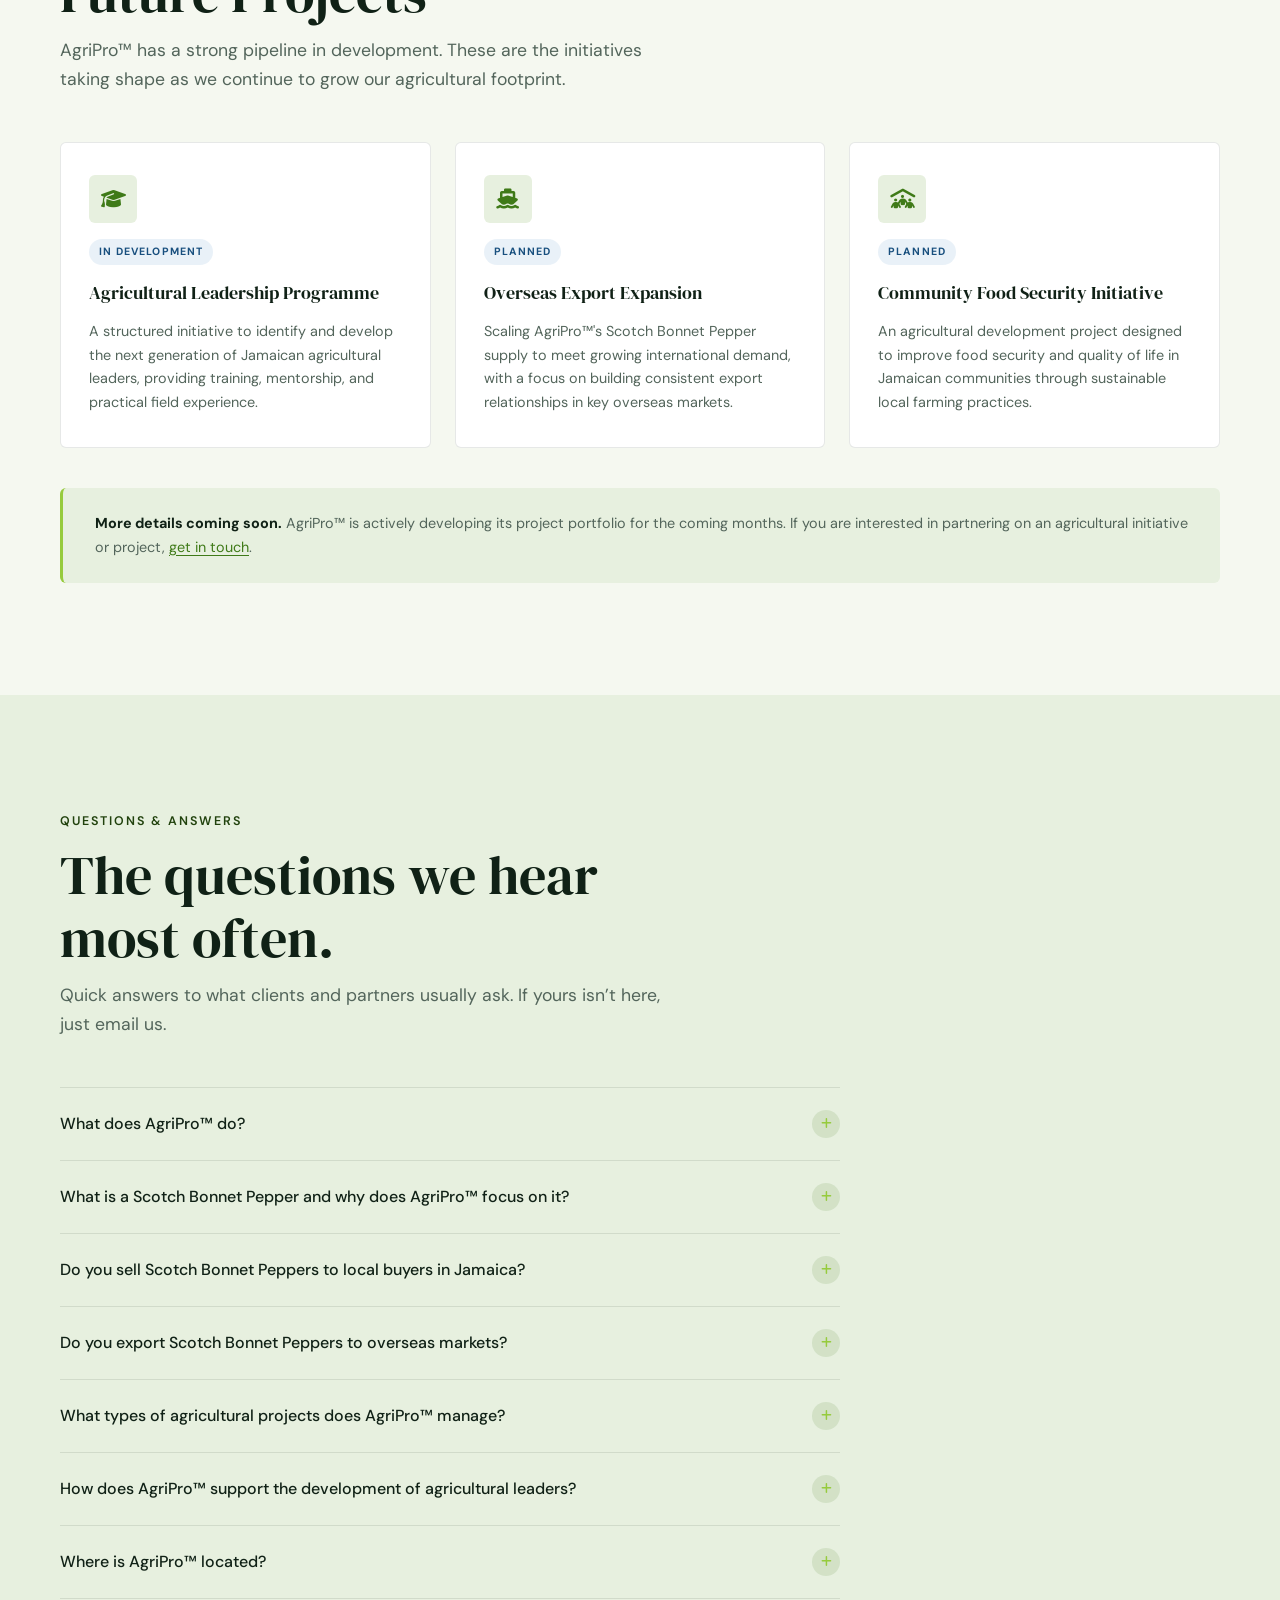
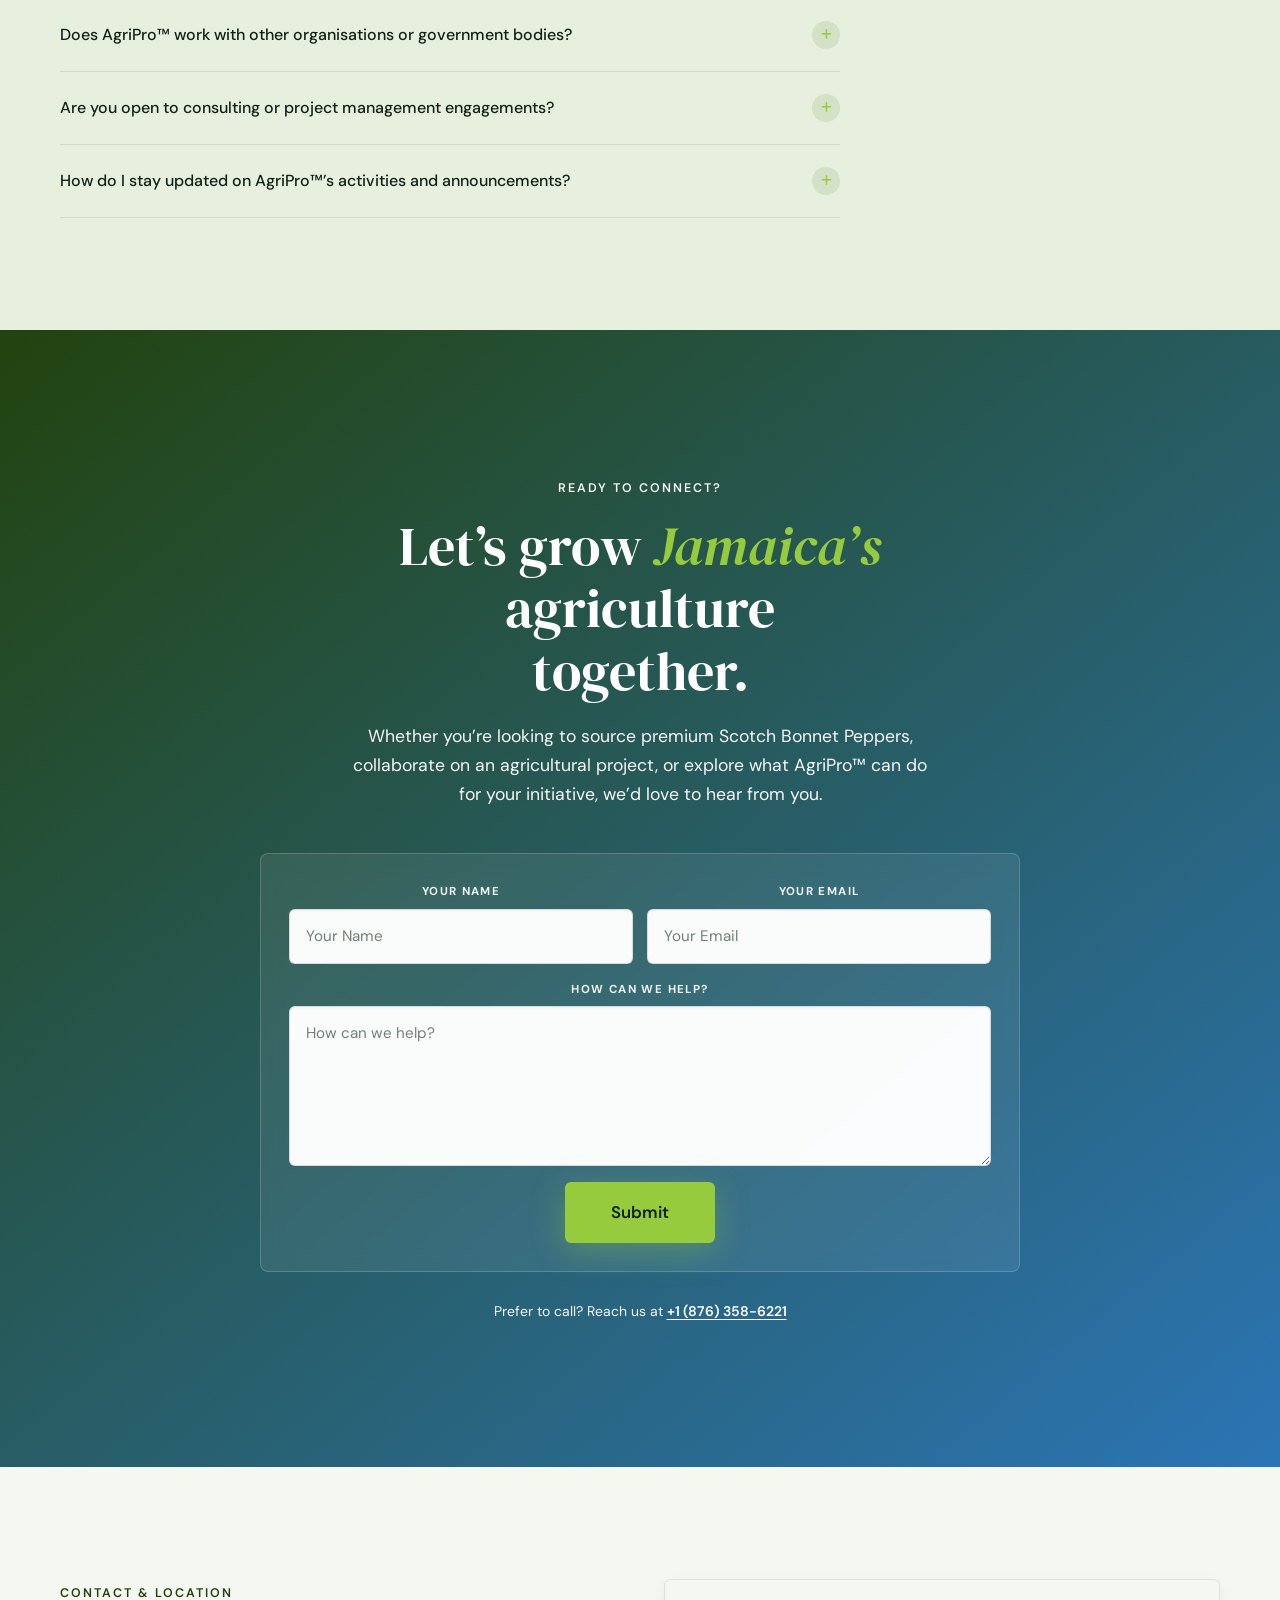
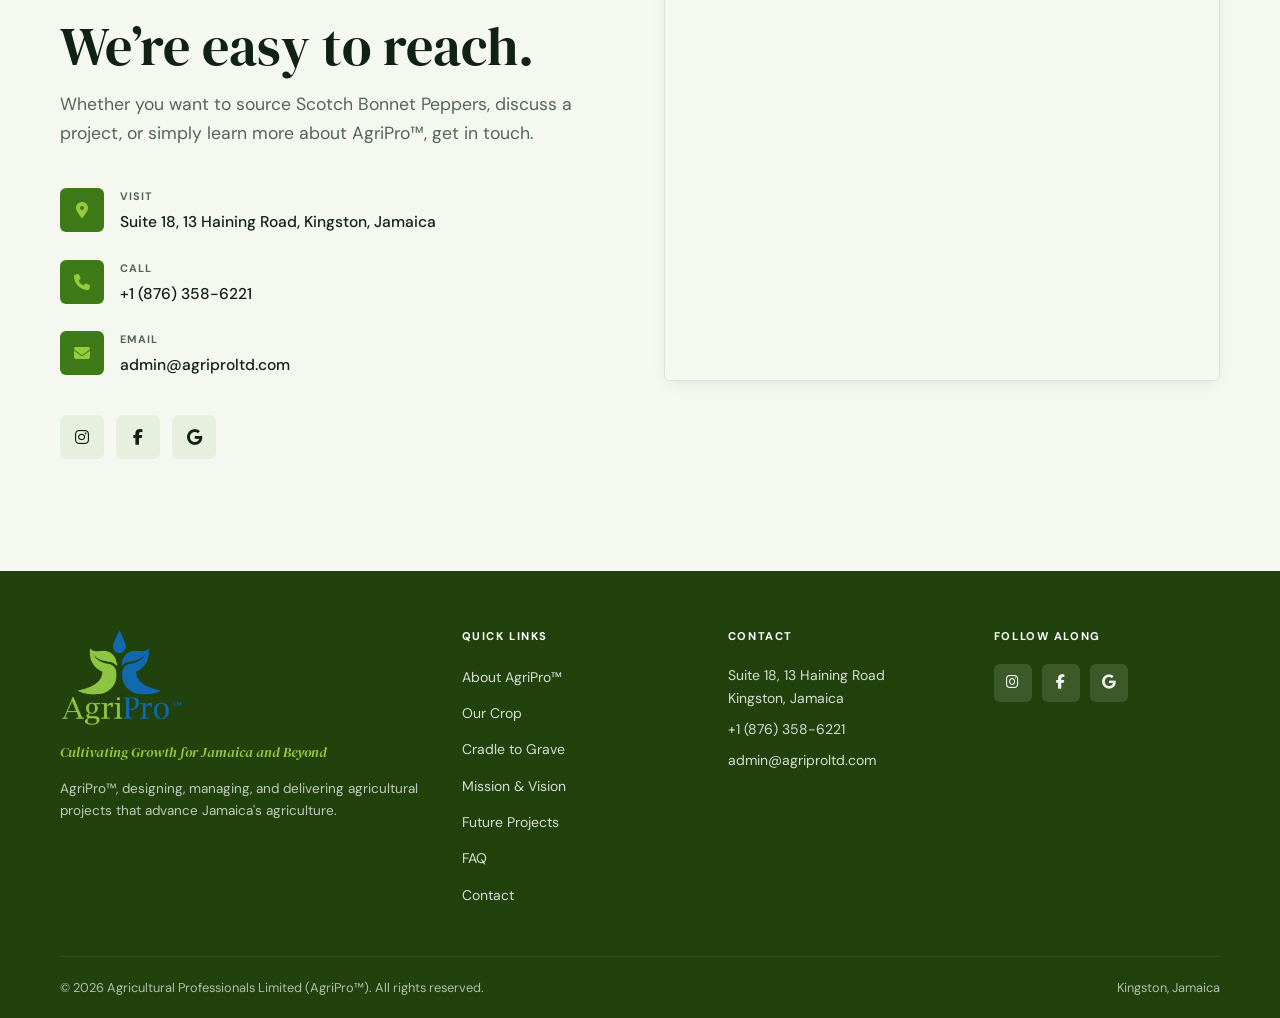
==== commit 2d4ecf51: "Update index.html" ====
--- a/index.html
+++ b/index.html
@@ -454,7 +454,7 @@
           <div class="about__content">
             <p class="eyebrow about__eyebrow reveal">About AgriPro&trade;</p>
             <h2 id="about-heading" class="about__h2 reveal reveal--d1">
-              More than a crop. A mission.
+              Our mission.
             </h2>
             <p class="about__text reveal reveal--d2">
               Agricultural Professionals Ltd. (AgriPro&trade;) is a Jamaican agricultural organisation based in Kingston. We design, manage and deliver projects that advance Jamaica's agriculture, develop next-generation agricultural leaders, stimulate economic development, and improve quality of life and well-being.
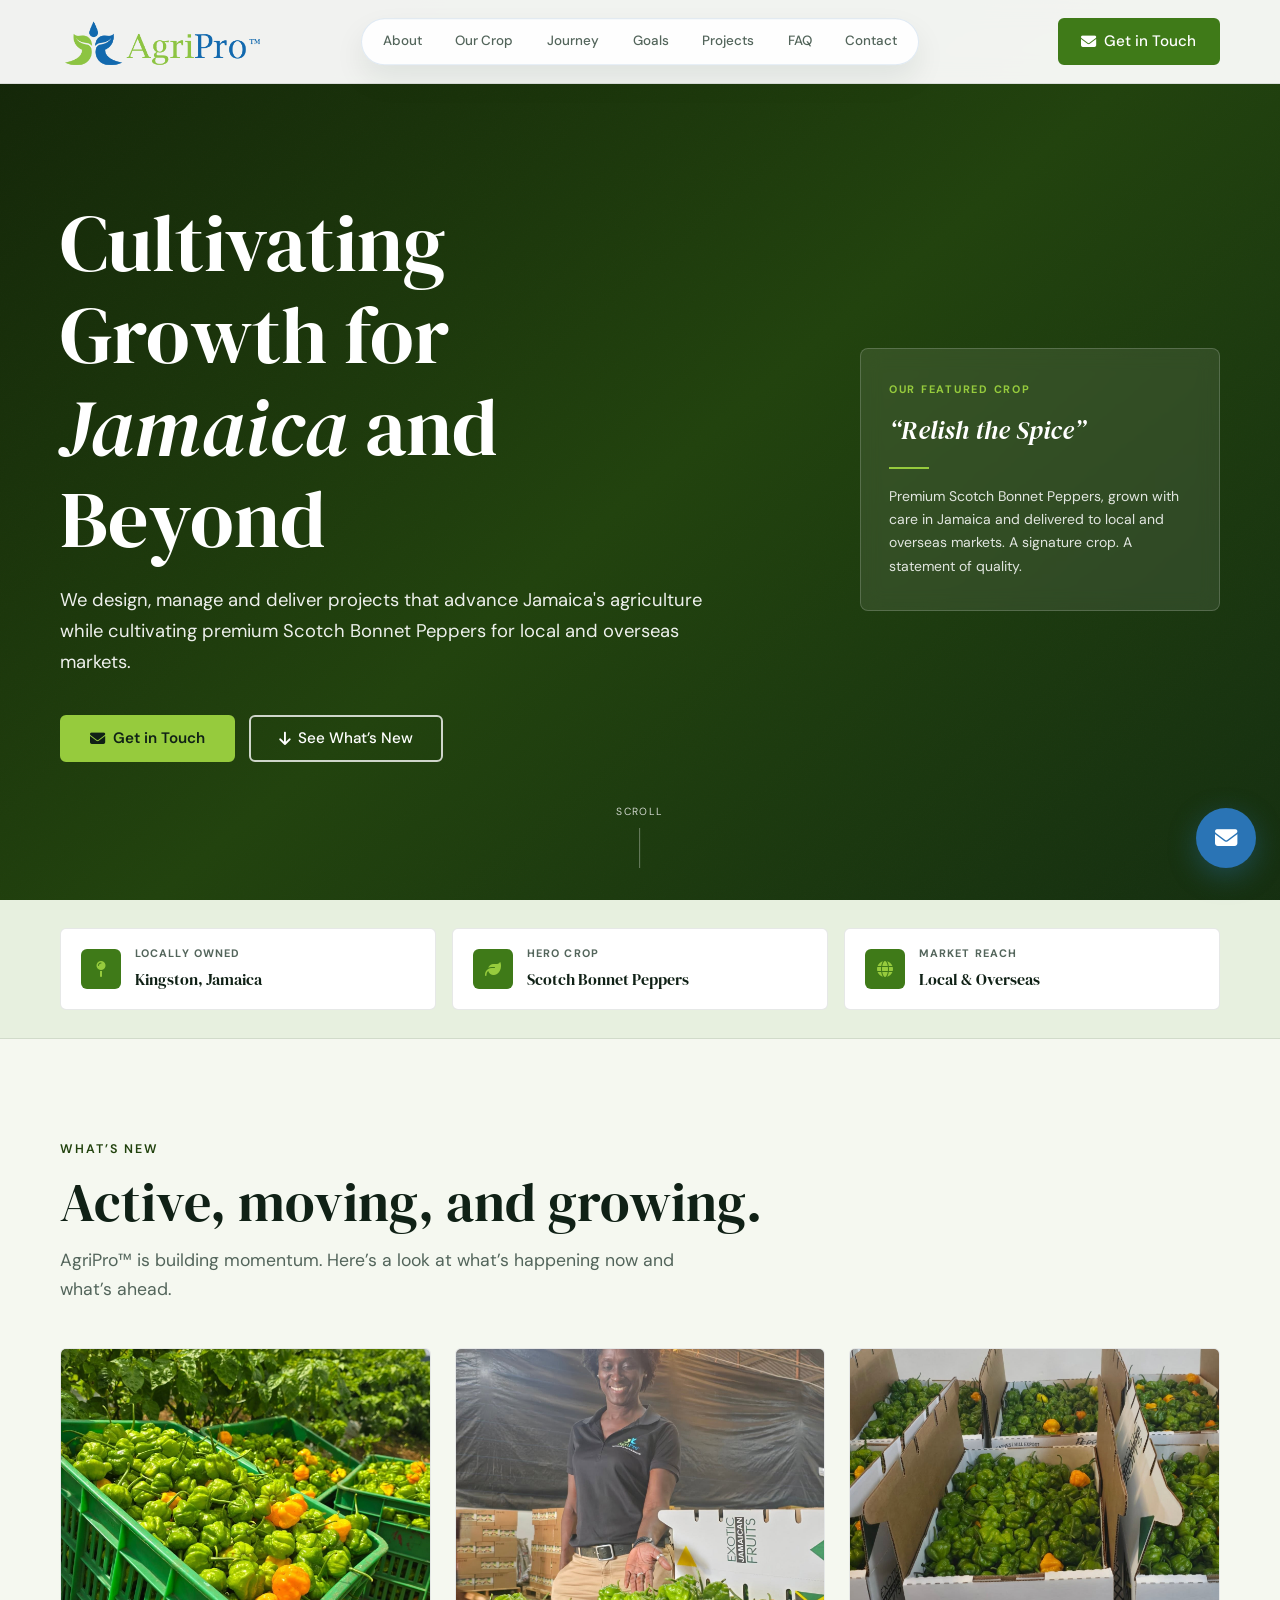
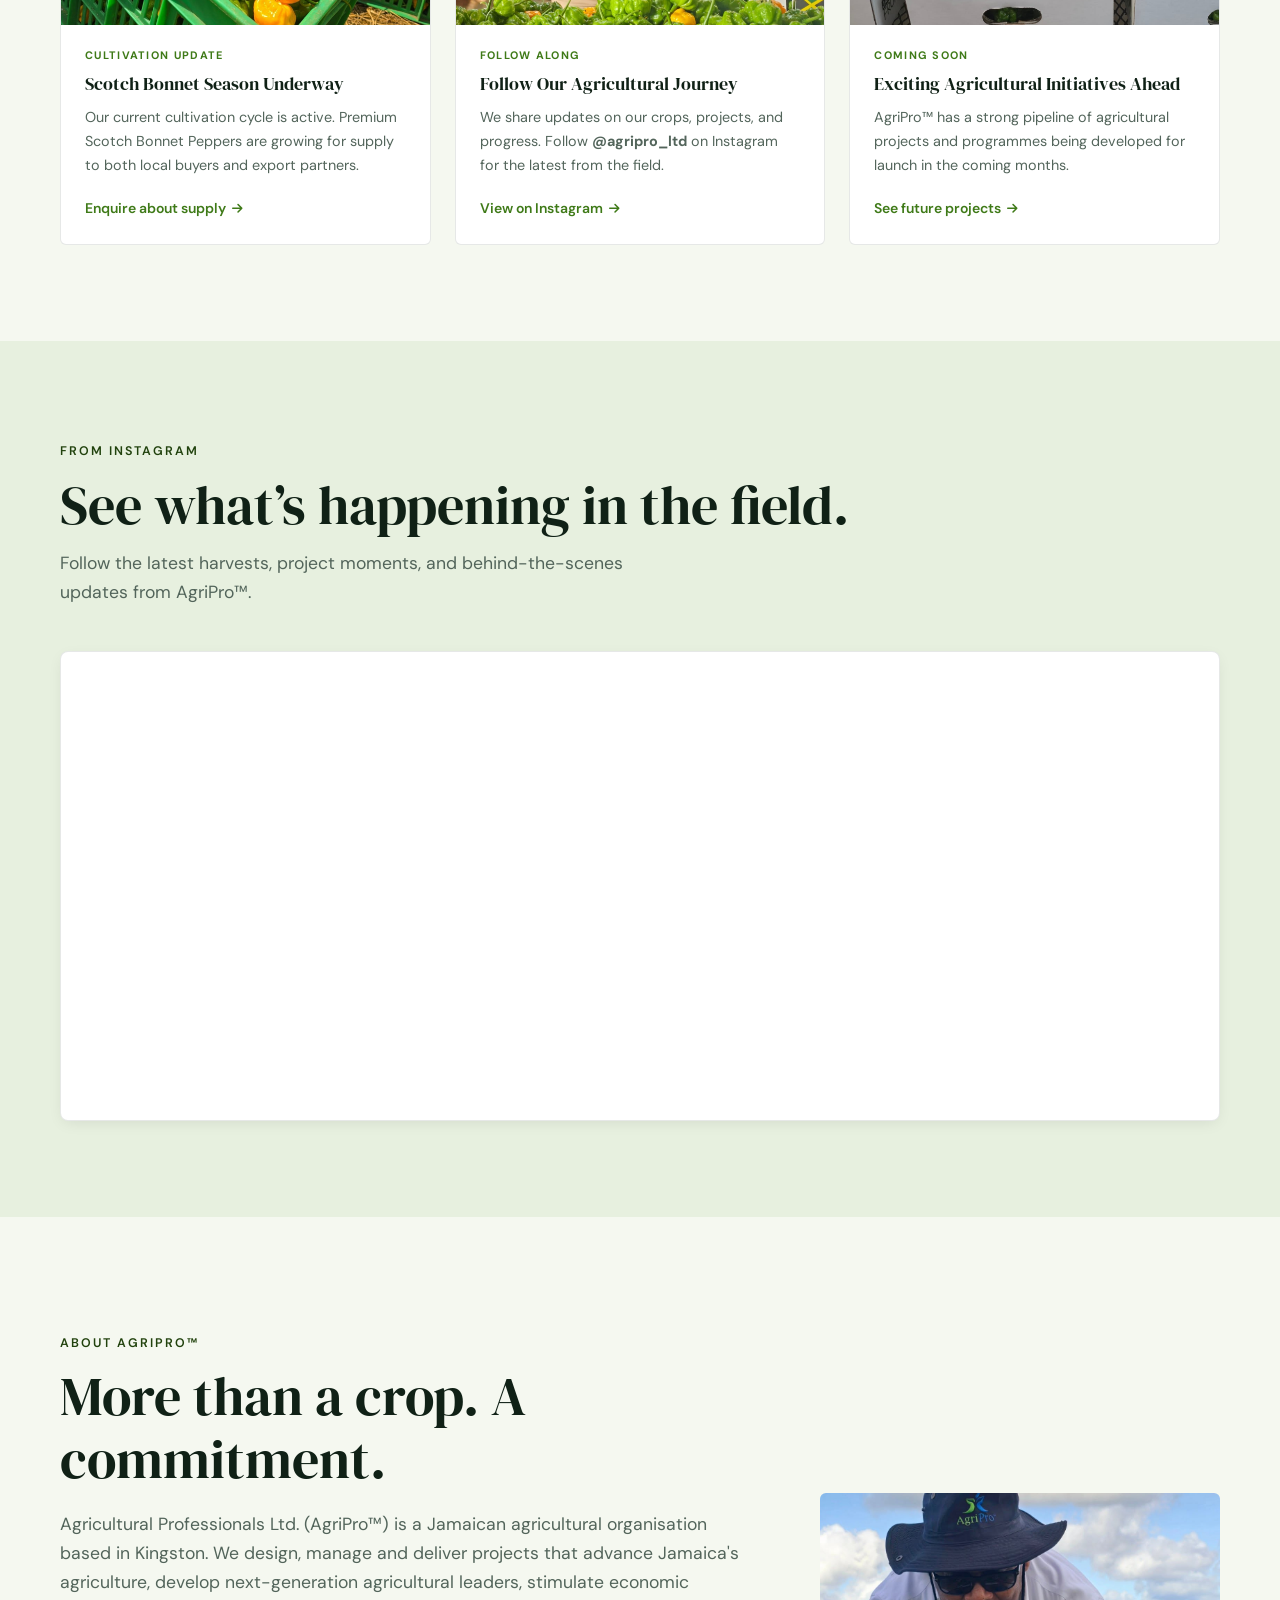
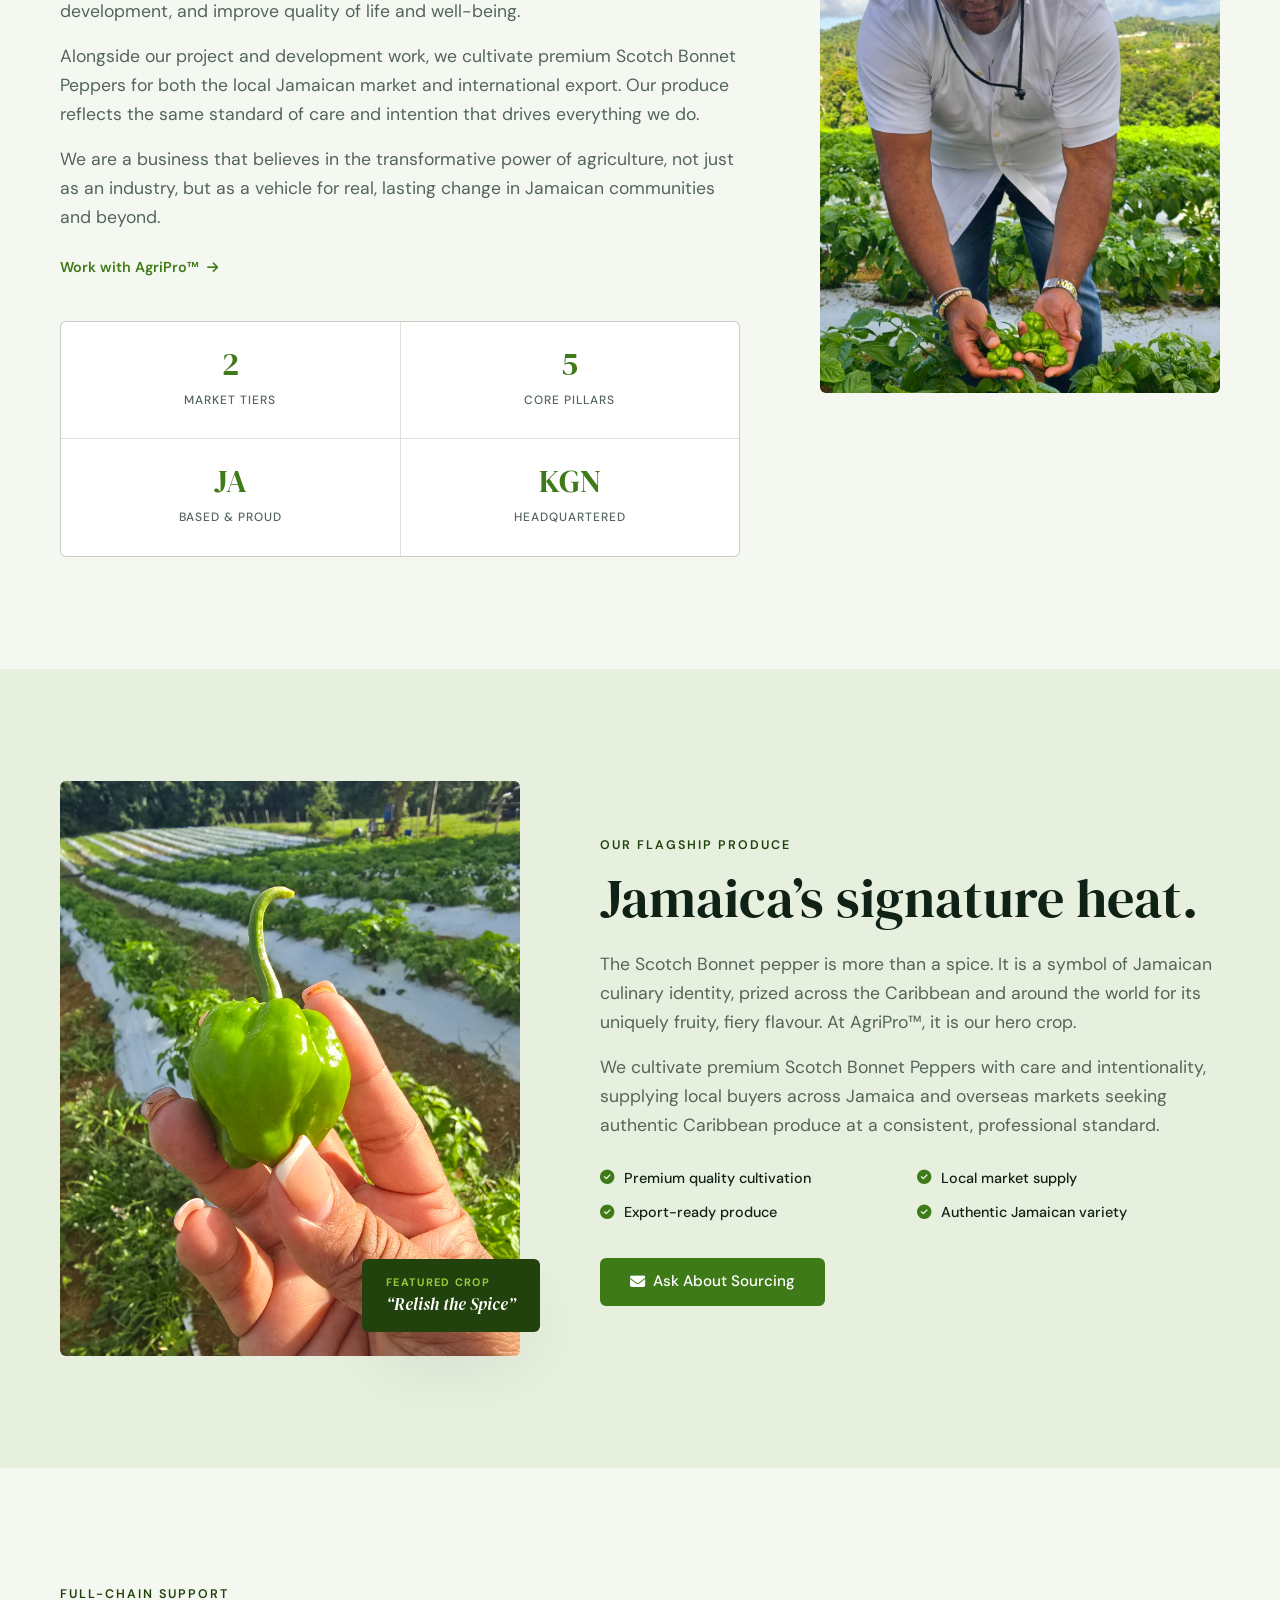
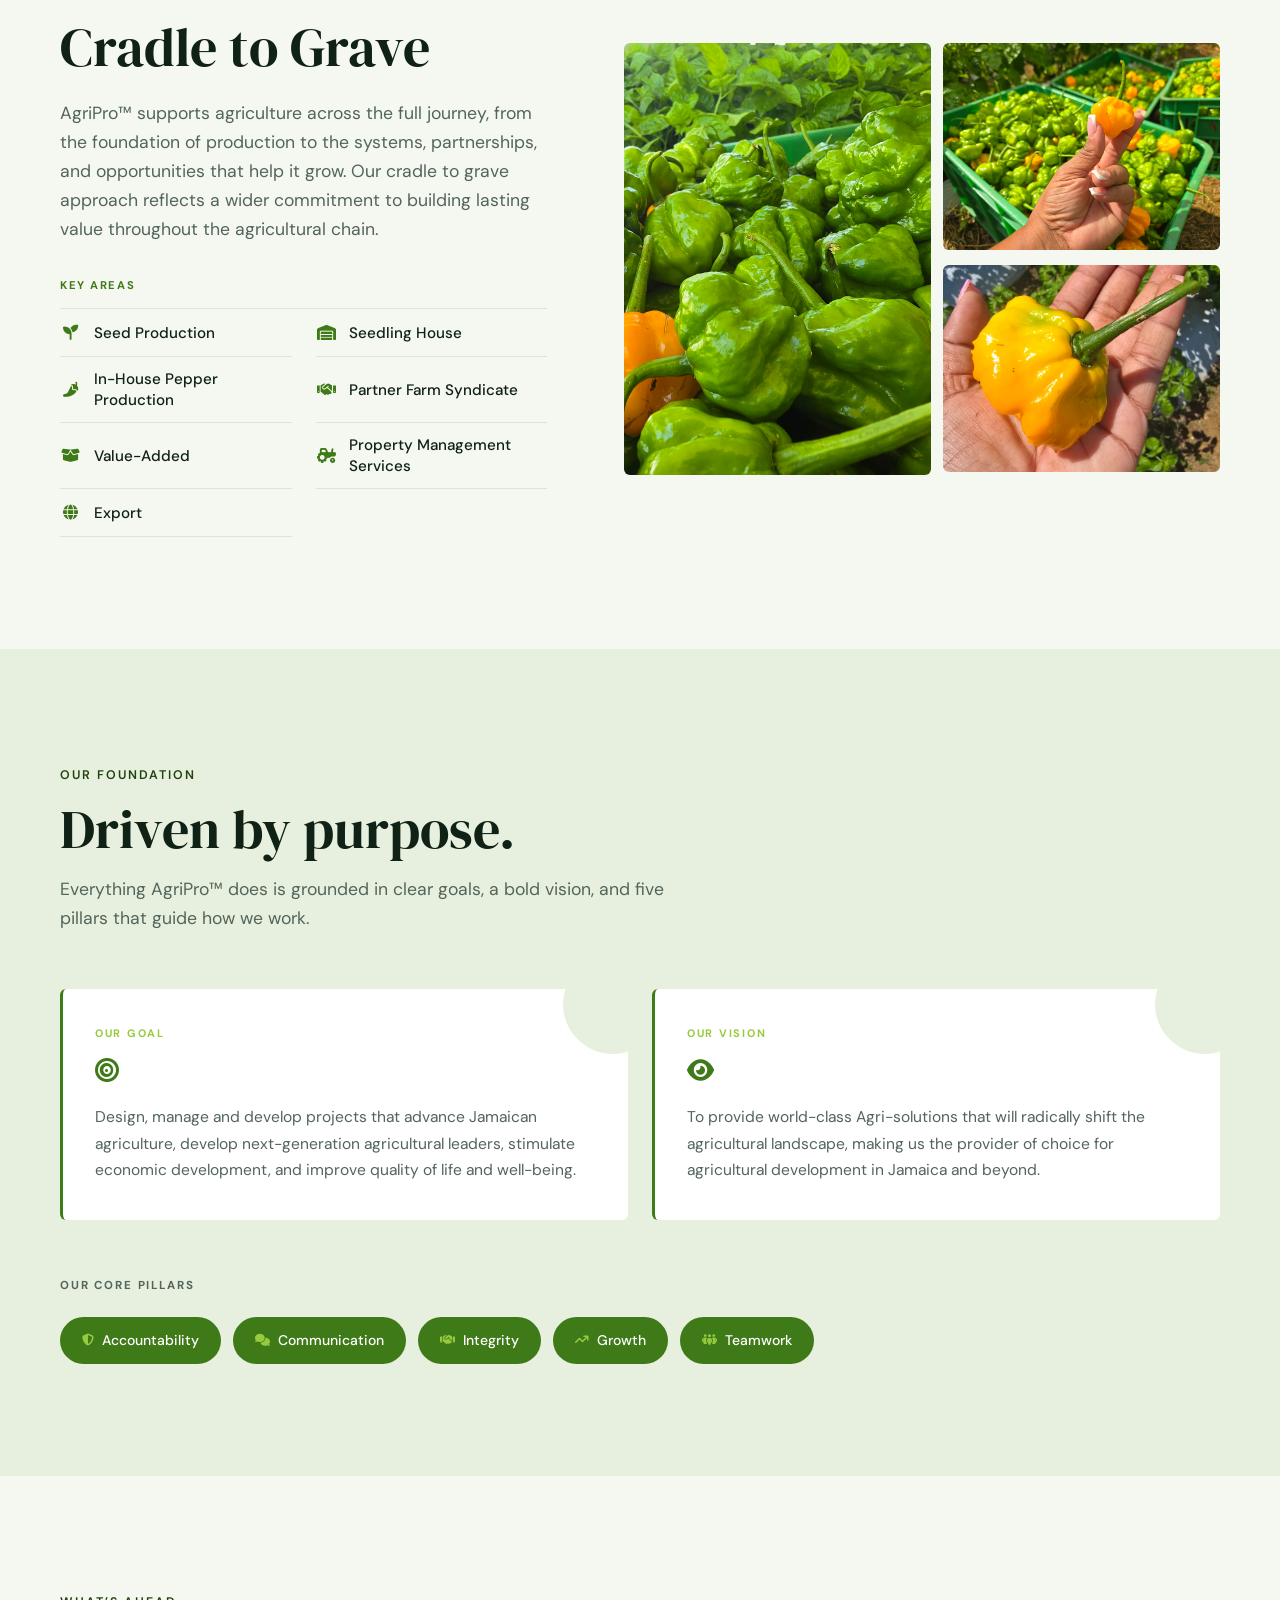
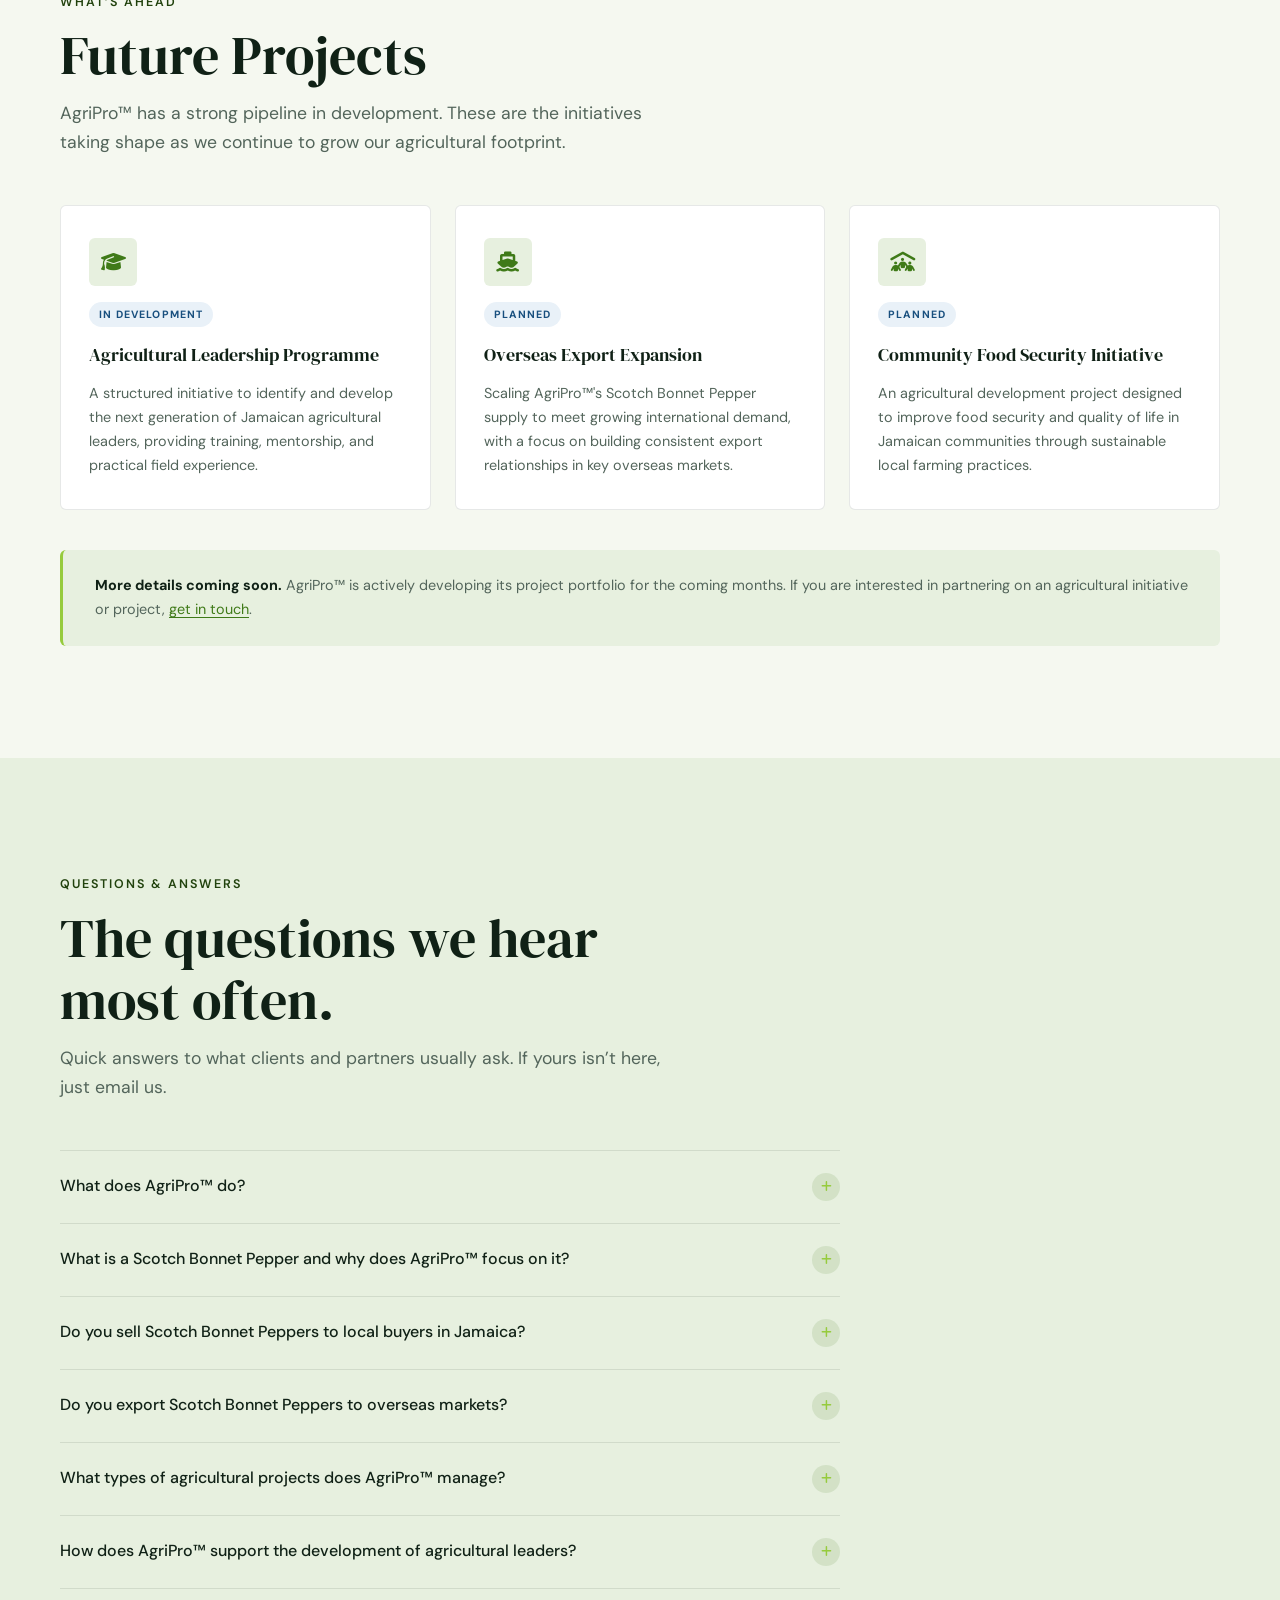
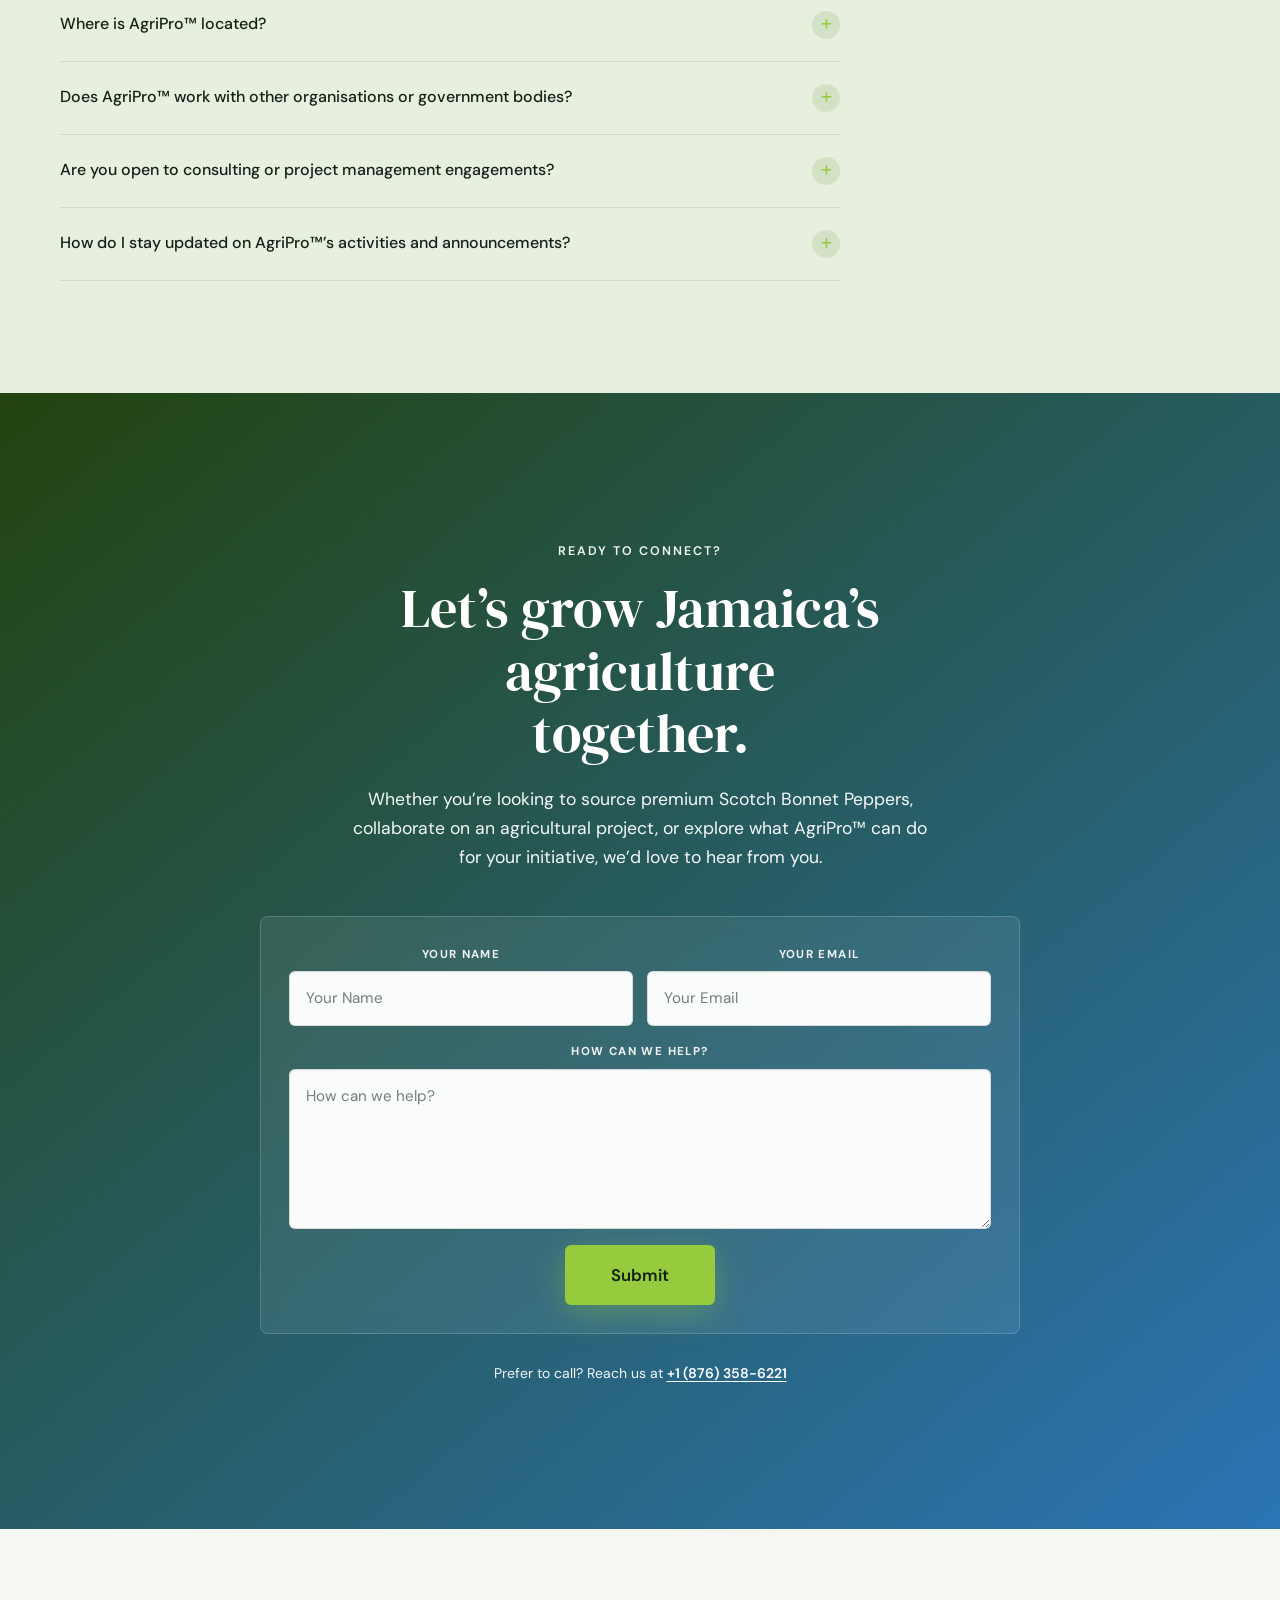
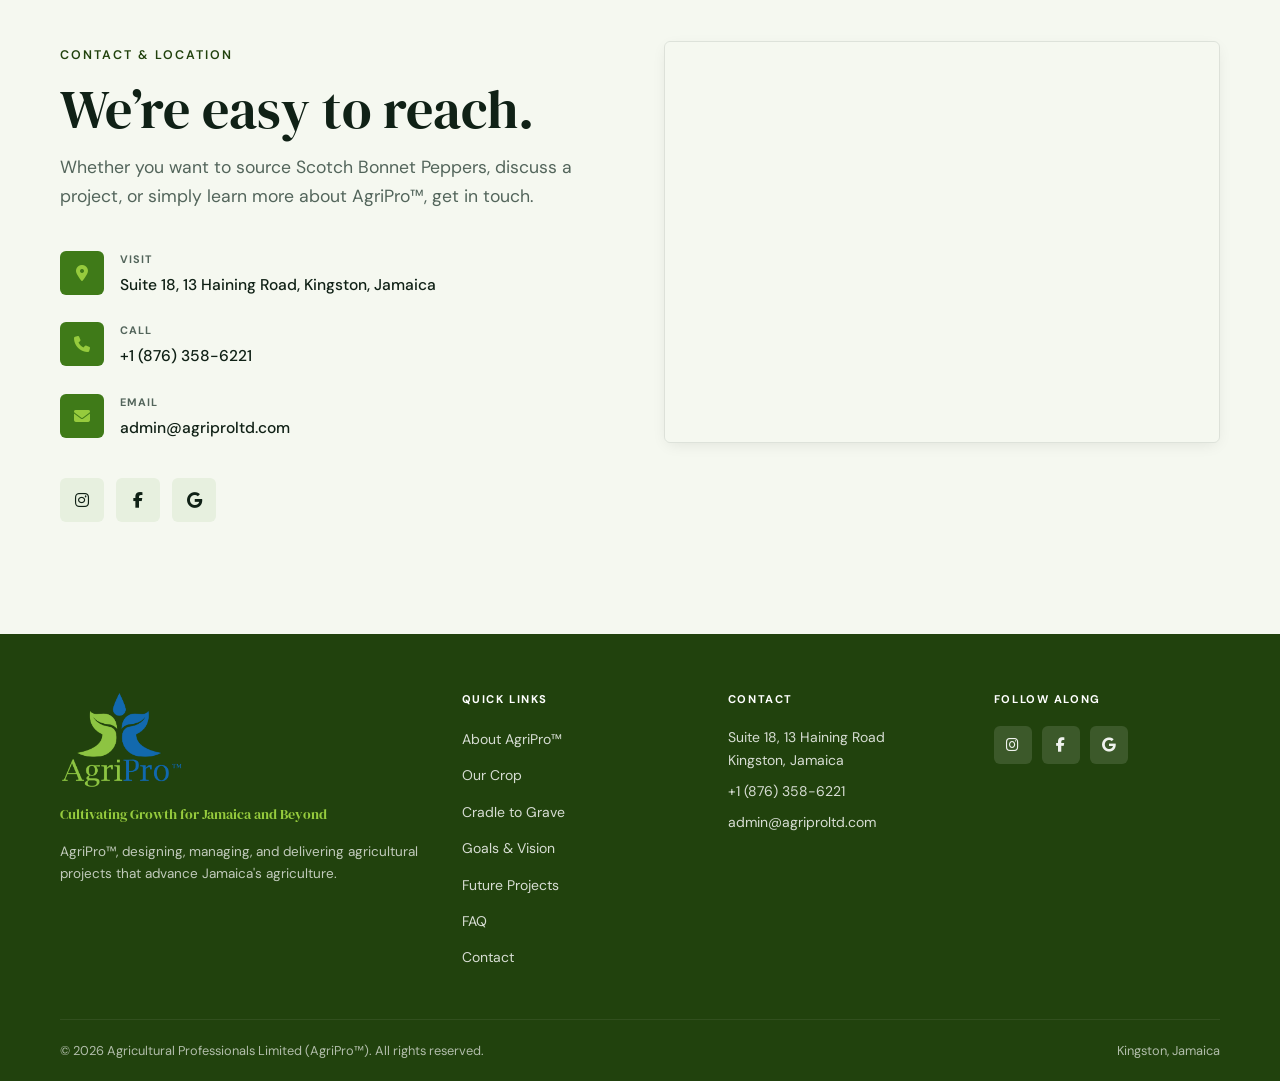
==== commit 42f41c17: "Client requested changes." ====
--- a/index.html
+++ b/index.html
@@ -164,7 +164,7 @@
           <a href="#about"    class="nav__link" data-nav-link aria-current="false">About</a>
           <a href="#crop"     class="nav__link" data-nav-link aria-current="false">Our Crop</a>
           <a href="#cradle-to-grave" class="nav__link" data-nav-link aria-current="false">Journey</a>
-          <a href="#mission"  class="nav__link" data-nav-link aria-current="false">Mission</a>
+          <a href="#goals"  class="nav__link" data-nav-link aria-current="false">Goals</a>
           <a href="#projects" class="nav__link" data-nav-link aria-current="false">Projects</a>
           <a href="#faq"      class="nav__link" data-nav-link aria-current="false">FAQ</a>
           <a href="#contact"  class="nav__link" data-nav-link aria-current="false">Contact</a>
@@ -197,7 +197,7 @@
       <a href="#about"    class="nav__mobile-link" data-nav-link aria-current="false">About AgriPro&trade;</a>
       <a href="#crop"     class="nav__mobile-link" data-nav-link aria-current="false">Our Crop</a>
       <a href="#cradle-to-grave" class="nav__mobile-link" data-nav-link aria-current="false">Cradle to Grave</a>
-      <a href="#mission"  class="nav__mobile-link" data-nav-link aria-current="false">Mission &amp; Vision</a>
+      <a href="#goals"  class="nav__mobile-link" data-nav-link aria-current="false">Goals &amp; Vision</a>
       <a href="#projects" class="nav__mobile-link" data-nav-link aria-current="false">Future Projects</a>
       <a href="#faq"      class="nav__mobile-link" data-nav-link aria-current="false">FAQ</a>
       <a href="#contact"  class="nav__mobile-link" data-nav-link aria-current="false">Contact</a>
@@ -454,7 +454,7 @@
           <div class="about__content">
             <p class="eyebrow about__eyebrow reveal">About AgriPro&trade;</p>
             <h2 id="about-heading" class="about__h2 reveal reveal--d1">
-              Our mission.
+              More than a crop. A commitment.
             </h2>
             <p class="about__text reveal reveal--d2">
               Agricultural Professionals Ltd. (AgriPro&trade;) is a Jamaican agricultural organisation based in Kingston. We design, manage and deliver projects that advance Jamaica's agriculture, develop next-generation agricultural leaders, stimulate economic development, and improve quality of life and well-being.
@@ -628,39 +628,39 @@
     </section>
 
     <!-- ====================================================
-         MISSION / VISION / PILLARS
+         GOALS / VISION / PILLARS
          ==================================================== -->
-    <section id="mission" aria-labelledby="mission-heading">
+    <section id="goals" aria-labelledby="goals-heading">
       <div class="container">
 
-        <div class="mission__top">
+        <div class="goals__top">
           <p class="eyebrow reveal">Our Foundation</p>
-          <h2 id="mission-heading" class="reveal reveal--d1">Driven by purpose.</h2>
+          <h2 id="goals-heading" class="reveal reveal--d1">Driven by purpose.</h2>
           <p class="section-intro reveal reveal--d2">
-            Everything AgriPro&trade; does is grounded in a clear mission, a bold vision, and five pillars that guide how we work.
+            Everything AgriPro&trade; does is grounded in clear goals, a bold vision, and five pillars that guide how we work.
           </p>
         </div>
 
-        <div class="mission__blocks">
-
-          <!-- Mission -->
-          <div class="mission-block reveal">
-            <p class="mission-block__eyebrow">Our Mission</p>
-            <div class="mission-block__icon" aria-hidden="true">
+        <div class="goals__blocks">
+
+          <!-- Goal -->
+          <div class="goal-block reveal">
+            <p class="goal-block__eyebrow">Our Goal</p>
+            <div class="goal-block__icon" aria-hidden="true">
               <i class="fa-solid fa-bullseye"></i>
             </div>
-            <p class="mission-block__text">
+            <p class="goal-block__text">
               Design, manage and develop projects that advance Jamaican agriculture, develop next-generation agricultural leaders, stimulate economic development, and improve quality of life and well-being.
             </p>
           </div>
 
           <!-- Vision -->
-          <div class="mission-block reveal reveal--d2">
-            <p class="mission-block__eyebrow">Our Vision</p>
-            <div class="mission-block__icon" aria-hidden="true">
+          <div class="goal-block reveal reveal--d2">
+            <p class="goal-block__eyebrow">Our Vision</p>
+            <div class="goal-block__icon" aria-hidden="true">
               <i class="fa-solid fa-eye"></i>
             </div>
-            <p class="mission-block__text">
+            <p class="goal-block__text">
               To provide world-class Agri-solutions that will radically shift the agricultural landscape, making us the provider of choice for agricultural development in Jamaica and beyond.
             </p>
           </div>
@@ -848,7 +848,7 @@
               <span class="faq__icon" aria-hidden="true"><i class="fa-solid fa-plus"></i></span>
             </summary>
             <div class="faq__answer">
-              Developing the next generation of Jamaican agricultural leaders is a core part of our mission. We are actively developing programmes that provide training, mentorship, and practical experience for individuals looking to build careers and businesses in agriculture. Stay connected on our social channels for updates.
+              Developing the next generation of Jamaican agricultural leaders is one of our core goals. We are actively developing programmes that provide training, mentorship, and practical experience for individuals looking to build careers and businesses in agriculture. Stay connected on our social channels for updates.
             </div>
           </details>
 
@@ -905,7 +905,7 @@
 
         <p class="eyebrow final-cta__eyebrow eyebrow--light reveal">Ready to connect?</p>
         <h2 id="final-cta-heading" class="final-cta__h2 reveal reveal--d1">
-          Let&rsquo;s grow <em>Jamaica&rsquo;s</em> agriculture together.
+          Let&rsquo;s grow Jamaica&rsquo;s agriculture together.
         </h2>
         <p class="final-cta__sub reveal reveal--d2">
           Whether you&rsquo;re looking to source premium Scotch Bonnet Peppers, collaborate on an agricultural project, or explore what AgriPro&trade; can do for your initiative, we&rsquo;d love to hear from you.
@@ -1087,7 +1087,7 @@
             <li><a href="#about"    class="footer__link">About AgriPro&trade;</a></li>
             <li><a href="#crop"     class="footer__link">Our Crop</a></li>
             <li><a href="#cradle-to-grave" class="footer__link">Cradle to Grave</a></li>
-            <li><a href="#mission"  class="footer__link">Mission &amp; Vision</a></li>
+            <li><a href="#goals"  class="footer__link">Goals &amp; Vision</a></li>
             <li><a href="#projects" class="footer__link">Future Projects</a></li>
             <li><a href="#faq"      class="footer__link">FAQ</a></li>
             <li><a href="#contact"  class="footer__link">Contact</a></li>
--- a/assets/css/styles.css
+++ b/assets/css/styles.css
@@ -28,6 +28,7 @@
   --radius:        6px;
   --container-max: 1240px;
   --nav-height:    84px;
+  --section-scroll-offset: calc(var(--nav-height) + clamp(5rem, 18vh, 11rem));
 }
 
 /* ---- Reset ------------------------------------------------- */
@@ -36,6 +37,10 @@
 html {
   scroll-behavior: smooth;
   font-size: 100%;
+}
+
+main > section[id] {
+  scroll-margin-top: var(--section-scroll-offset);
 }
 
 body {
@@ -1054,30 +1059,30 @@
 }
 
 /* ============================================================
-   MISSION / VISION / PILLARS
+   GOALS / VISION / PILLARS
    ============================================================ */
-#mission {
+#goals {
   padding: clamp(4.5rem, 9vw, 7rem) 0;
   background: var(--color-bone);
 }
 
-.mission__top {
+.goals__top {
   text-align: left;
   max-width: 640px;
   margin: 0 0 3.5rem;
 }
-.mission__top .section-intro { margin-top: 0.875rem; color: var(--color-muted); }
-
-.mission__blocks {
+.goals__top .section-intro { margin-top: 0.875rem; color: var(--color-muted); }
+
+.goals__blocks {
   display: grid;
   gap: 1.5rem;
   margin-bottom: 3.5rem;
 }
 @media (min-width: 768px) {
-  .mission__blocks { grid-template-columns: 1fr 1fr; }
-}
-
-.mission-block {
+  .goals__blocks { grid-template-columns: 1fr 1fr; }
+}
+
+.goal-block {
   background: #fff;
   border-radius: var(--radius);
   padding: 2.25rem 2rem;
@@ -1085,7 +1090,7 @@
   position: relative;
   overflow: hidden;
 }
-.mission-block::after {
+.goal-block::after {
   content: '';
   position: absolute;
   top: 0;
@@ -1097,7 +1102,7 @@
   transform: translate(35px, -35px);
   pointer-events: none;
 }
-.mission-block__eyebrow {
+.goal-block__eyebrow {
   font-size: 0.68rem;
   font-weight: 700;
   letter-spacing: 0.16em;
@@ -1105,12 +1110,12 @@
   color: var(--color-highlight);
   margin-bottom: 0.5rem;
 }
-.mission-block__icon {
+.goal-block__icon {
   font-size: 1.5rem;
   color: var(--color-primary);
   margin-bottom: 0.875rem;
 }
-.mission-block__text {
+.goal-block__text {
   font-size: 0.975rem;
   color: var(--color-muted);
   line-height: 1.7;
@@ -1439,7 +1444,7 @@
   text-align: center;
   position: relative;
   overflow: hidden;
-  scroll-margin-top: calc(var(--nav-height) - 0.75rem);
+  scroll-margin-top: var(--section-scroll-offset);
 }
 #final-cta::before {
   content: '';
@@ -1627,7 +1632,6 @@
 .footer__tagline {
   font-family: var(--font-display);
   font-size: 0.875rem;
-  font-style: italic;
   color: var(--color-highlight);
   display: block;
   margin-bottom: 0.875rem;
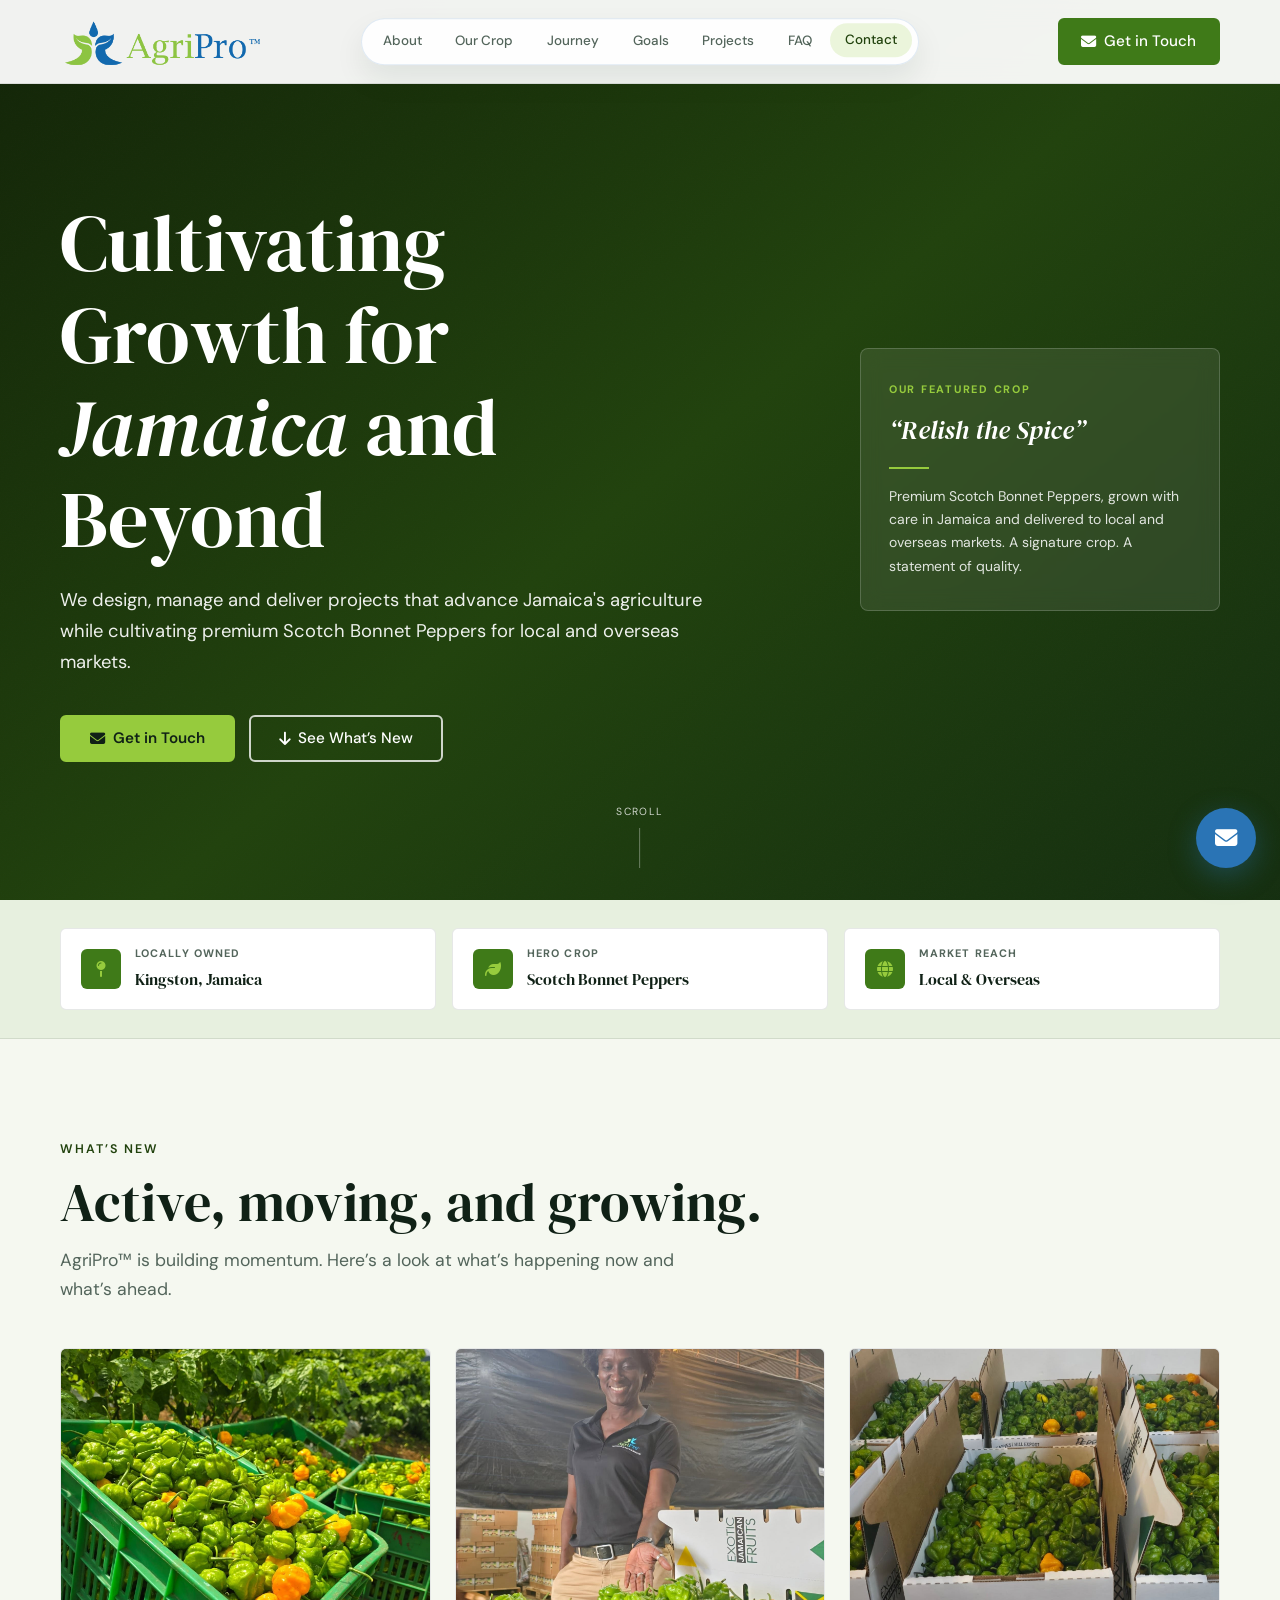
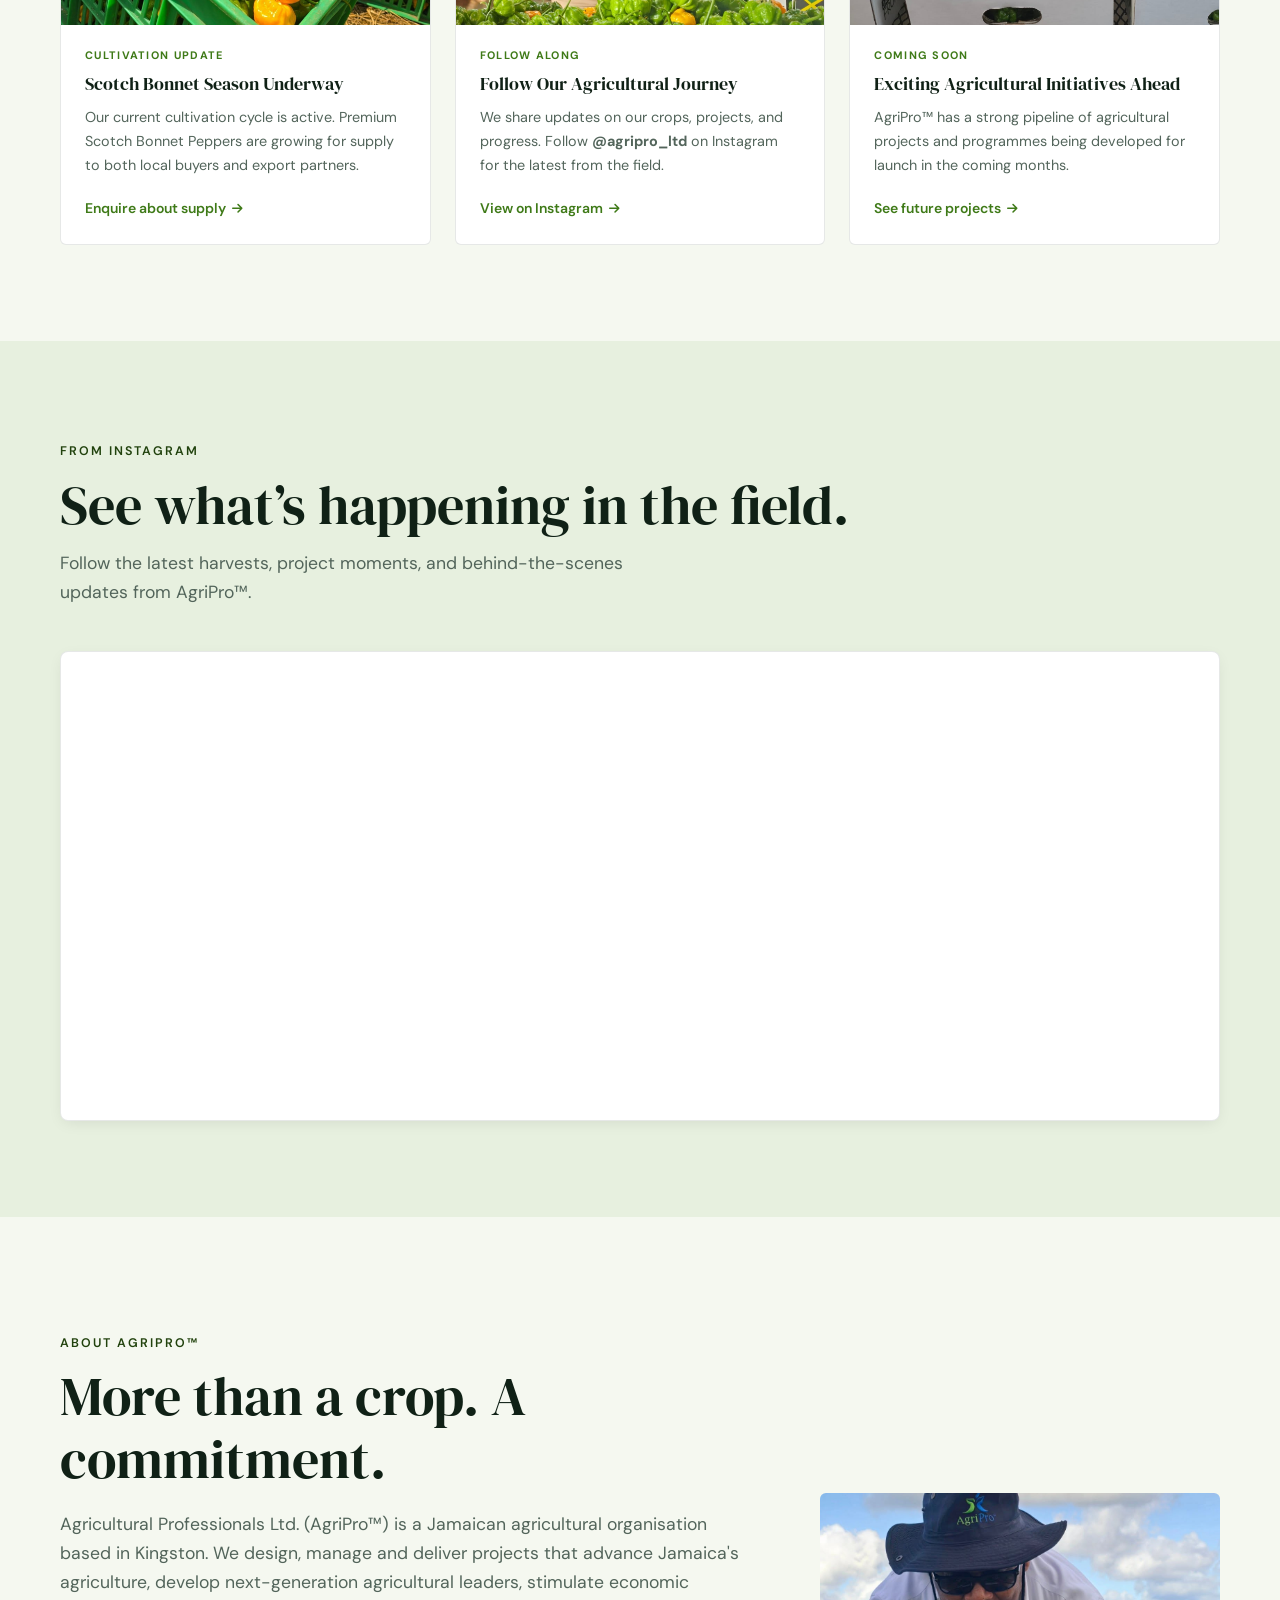
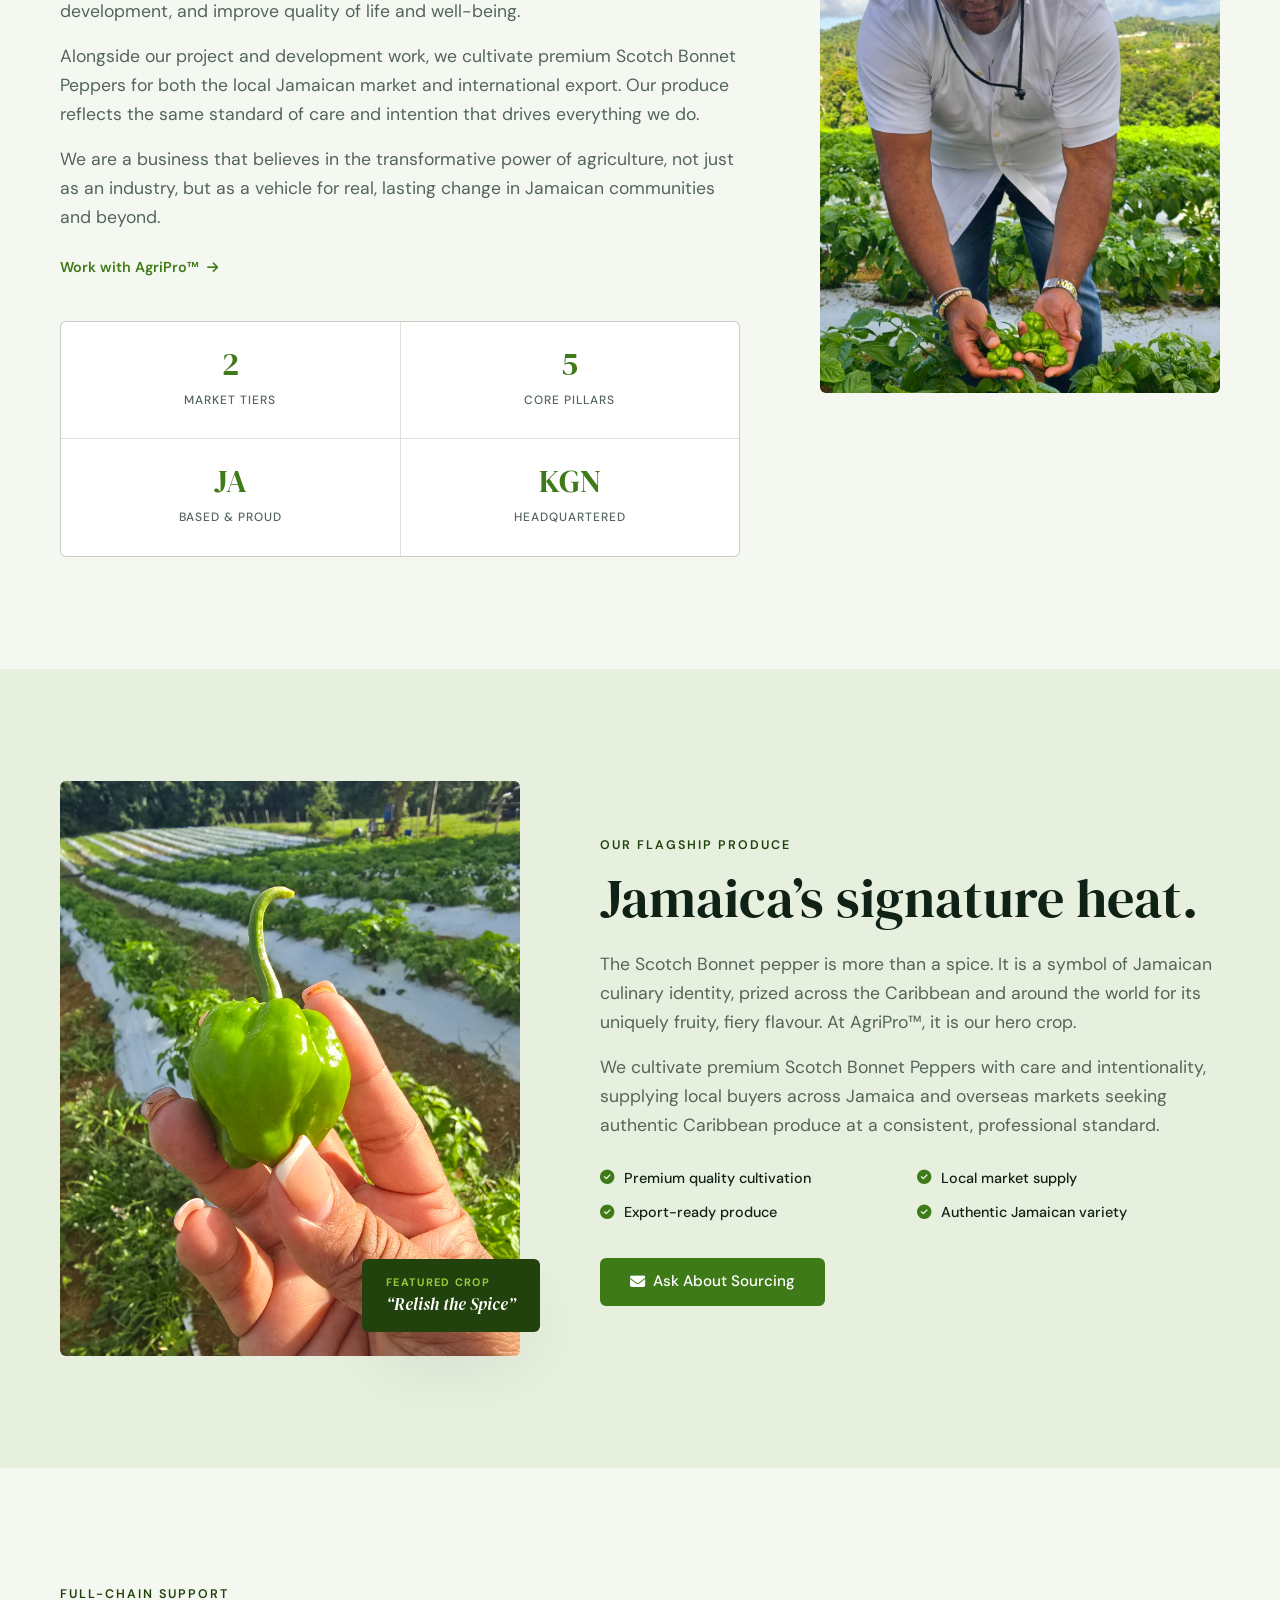
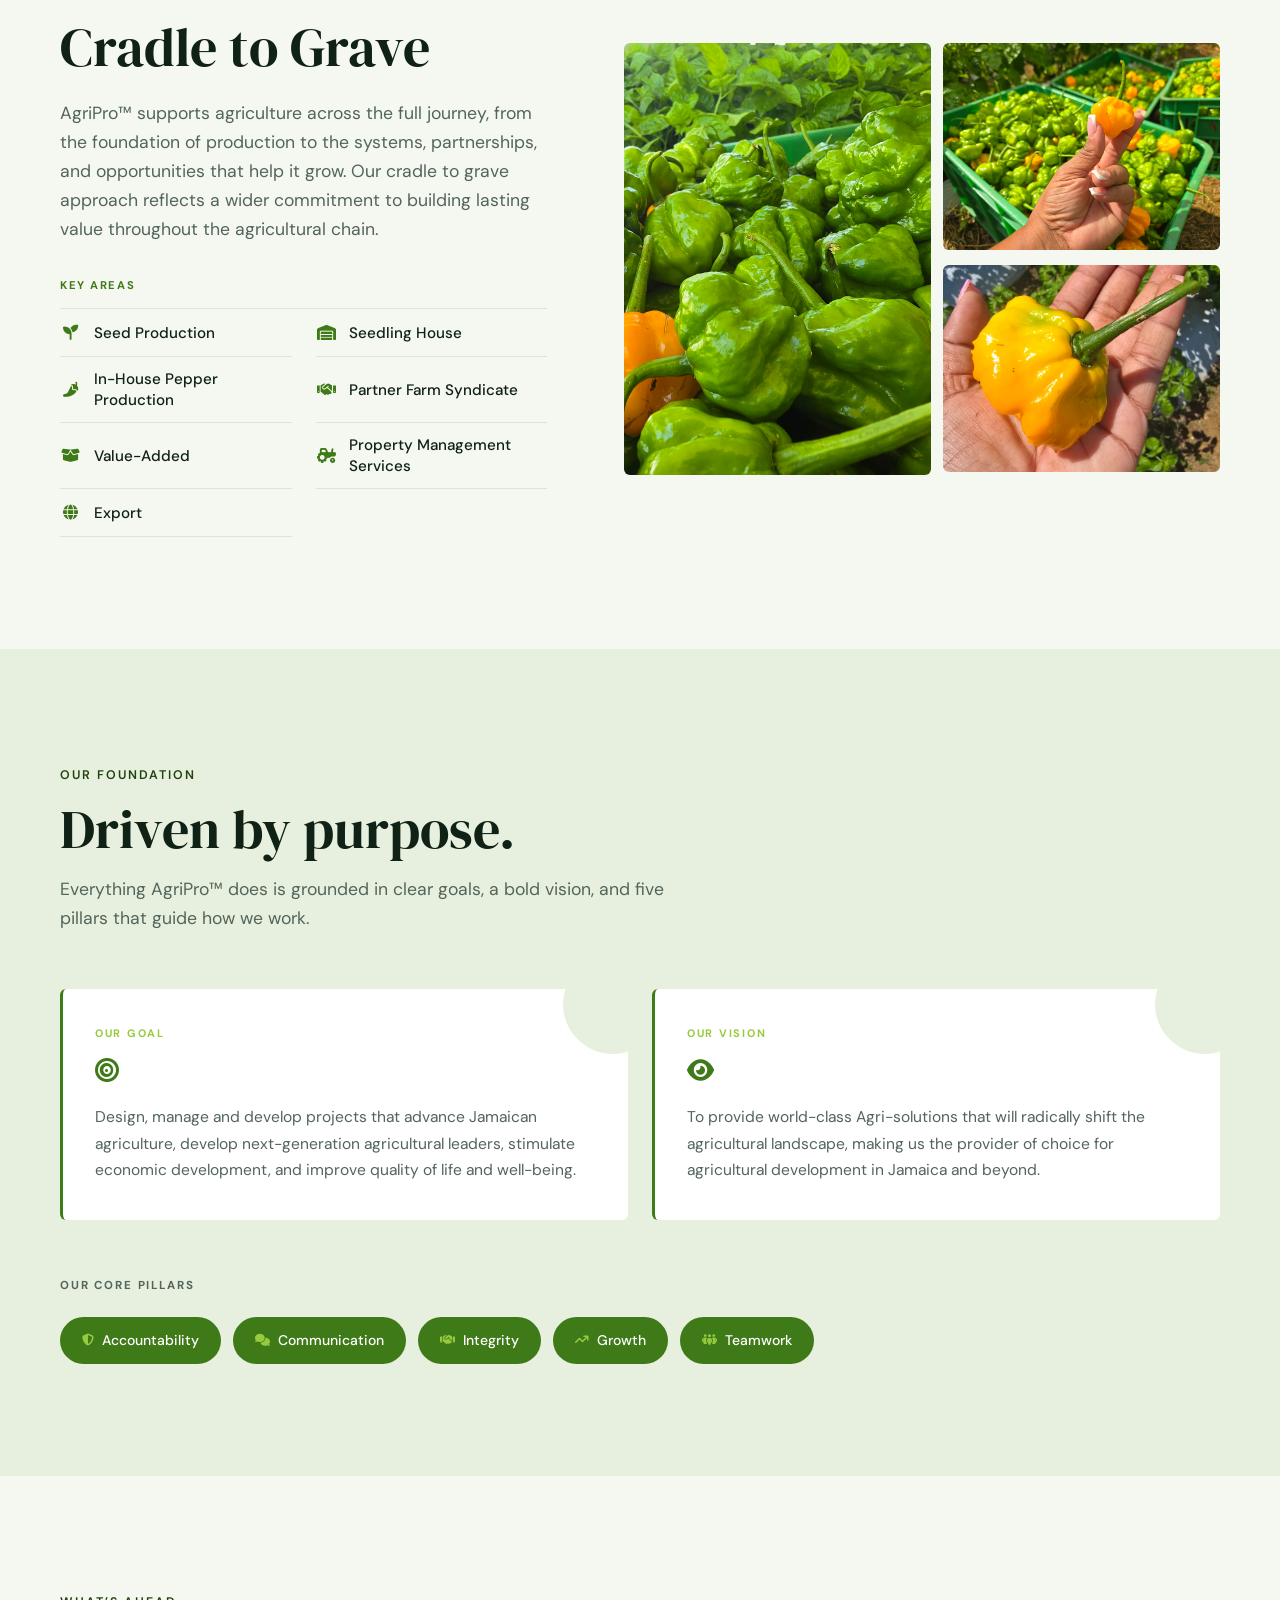
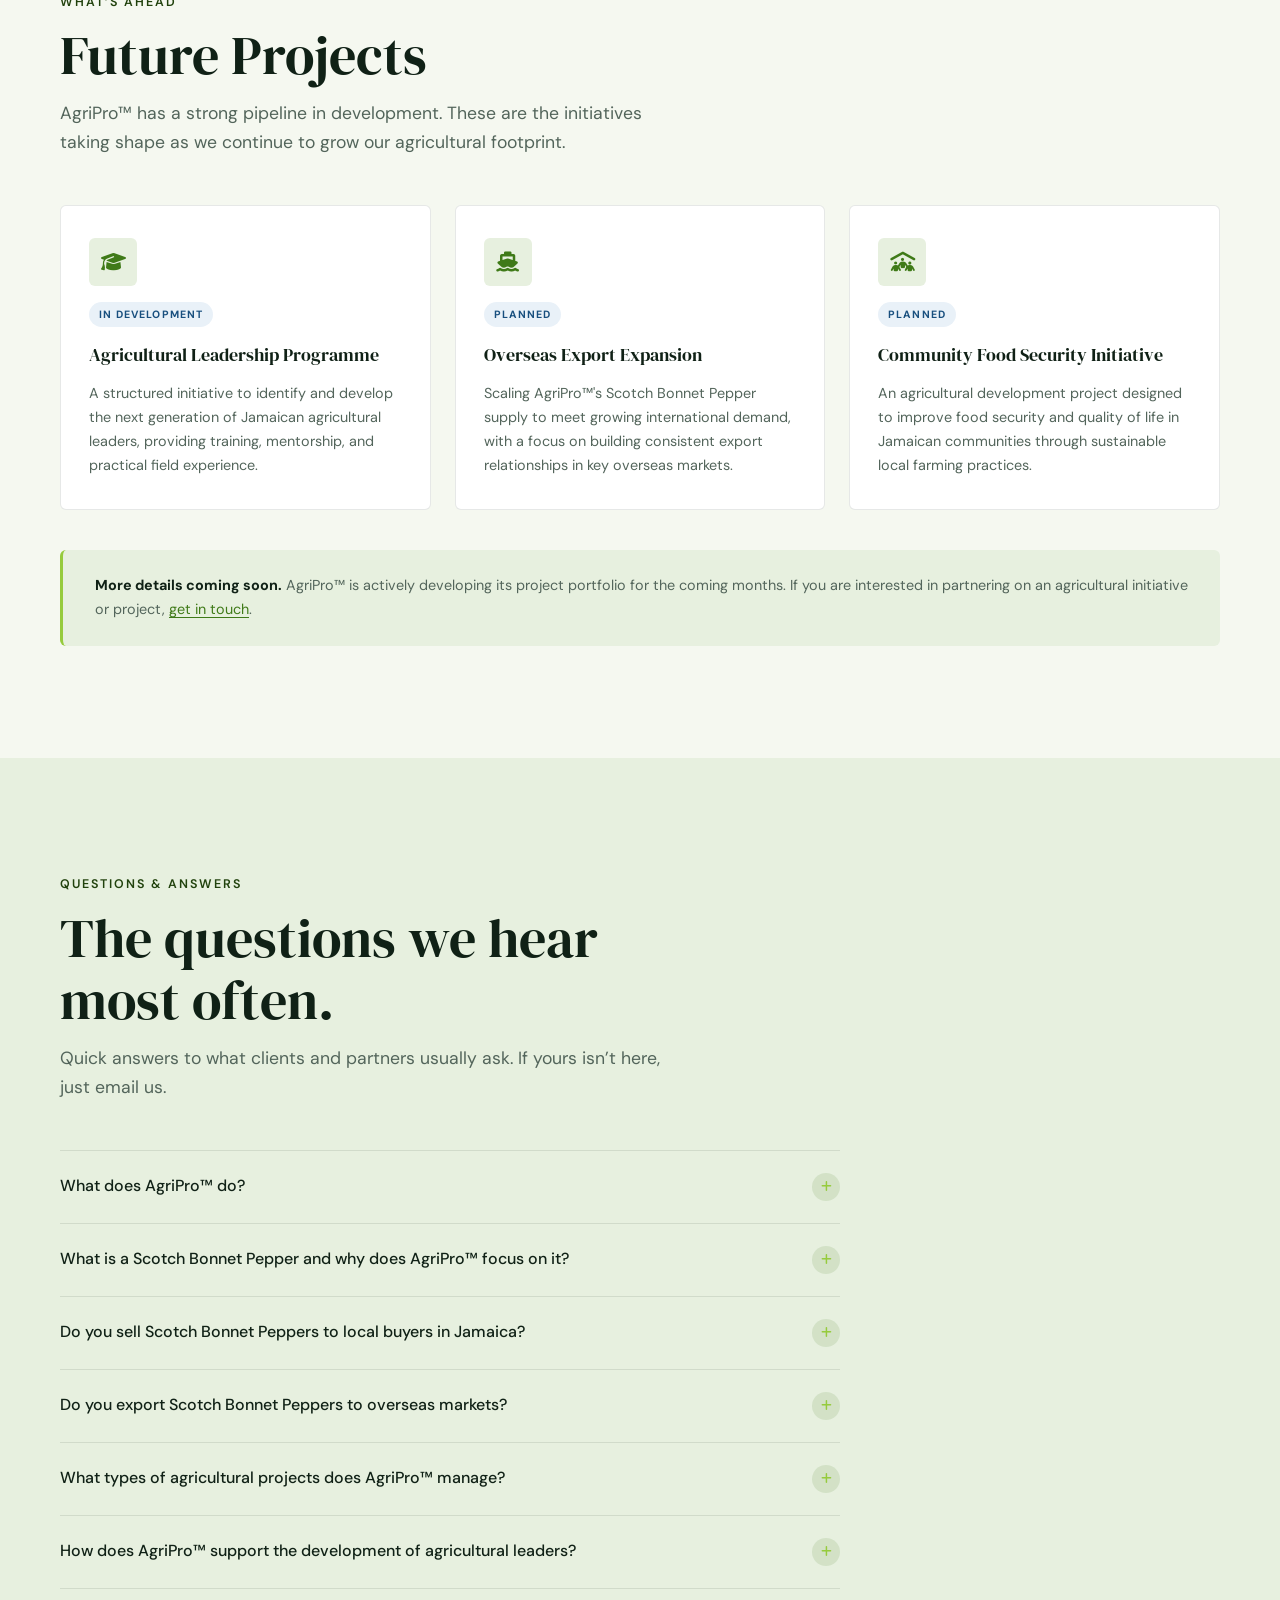
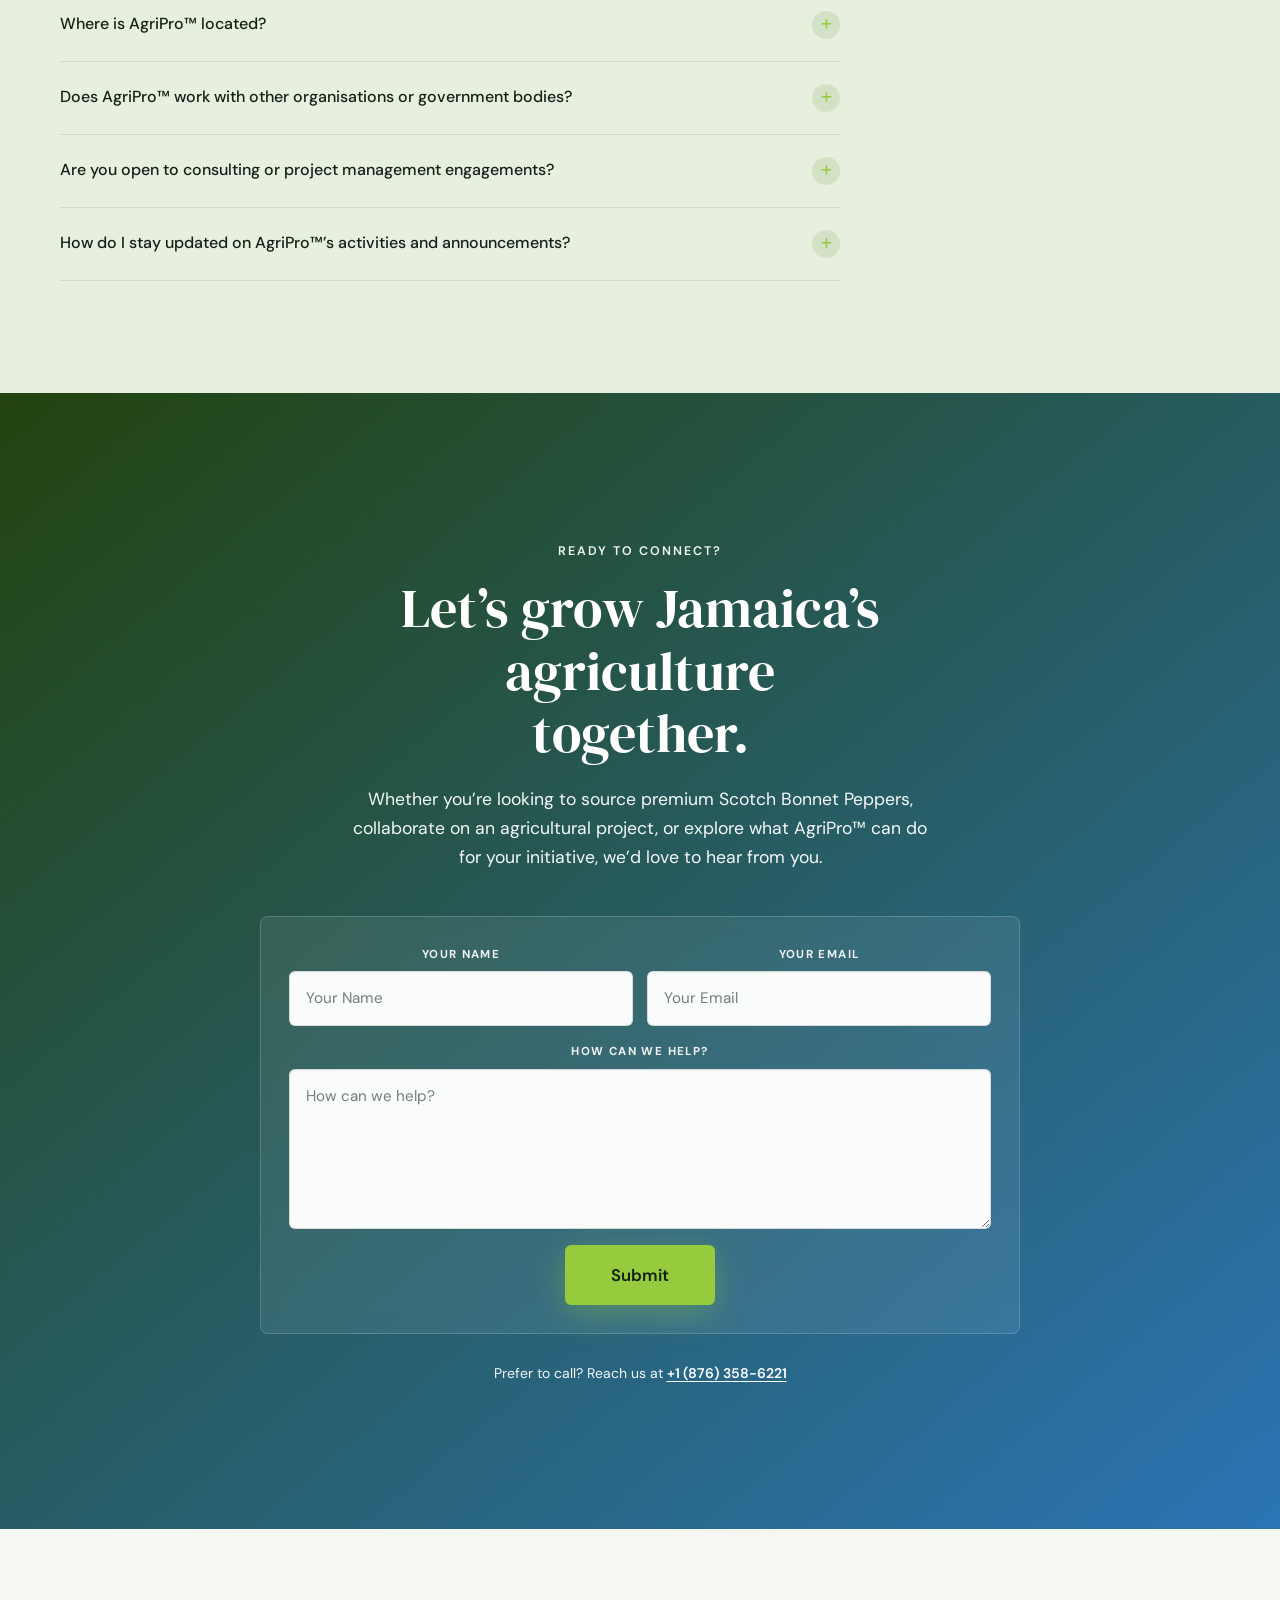
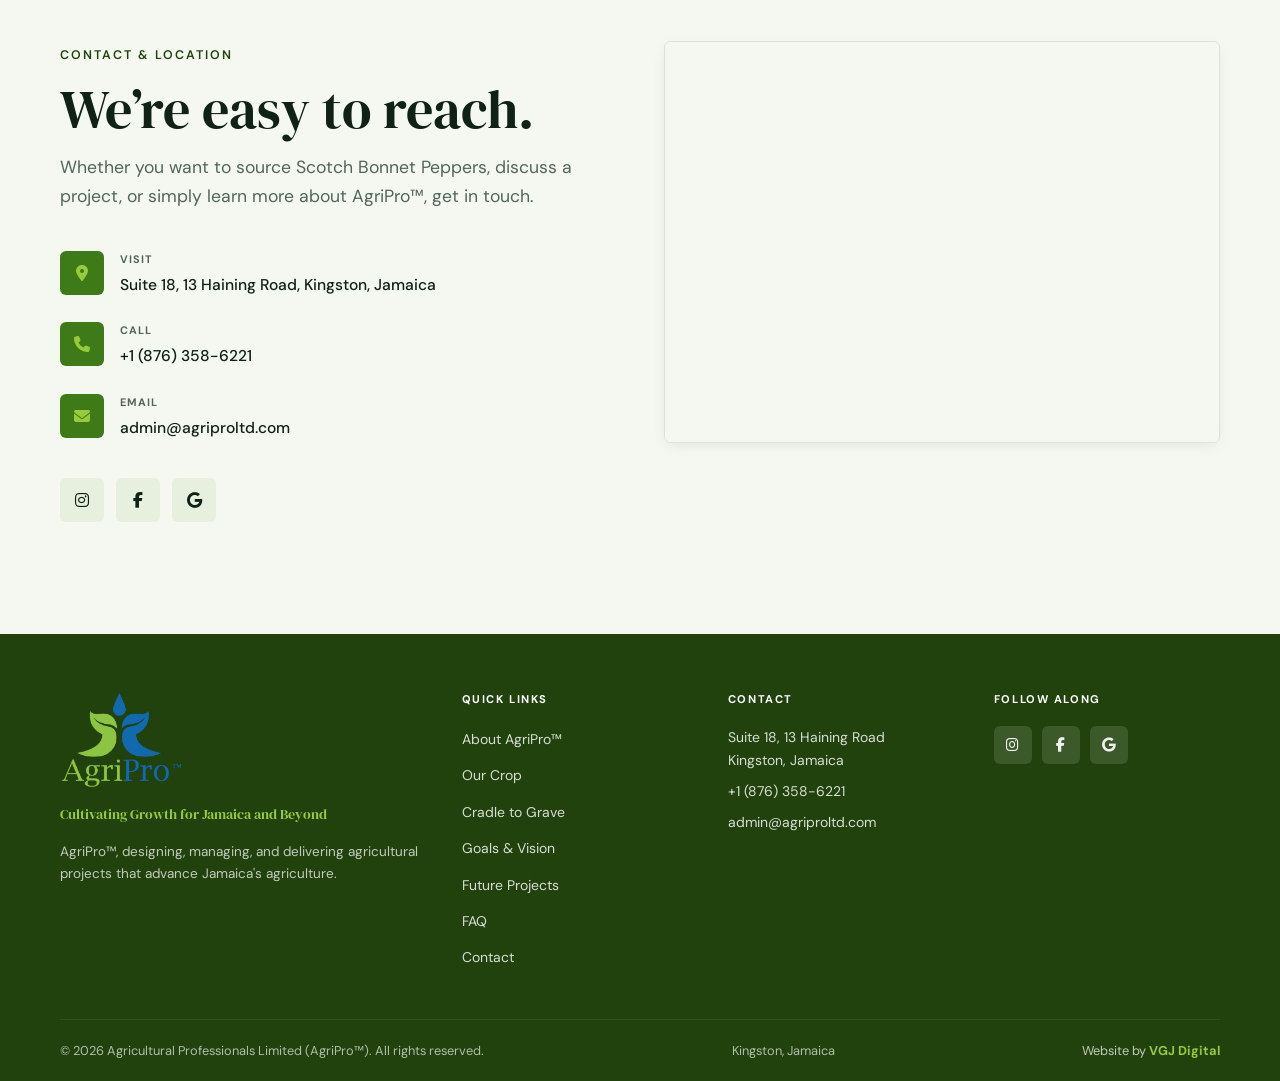
==== commit c469b221: "Minor changes" ====
--- a/index.html
+++ b/index.html
@@ -173,7 +173,7 @@
         <!-- Desktop CTA -->
         <a href="#final-cta"
            class="btn btn--primary nav__cta"
-           aria-label="Go to the contact section">
+           aria-label="Go to the enquiry form">
           <i class="fa-solid fa-envelope" aria-hidden="true"></i>
           Get in Touch
         </a>
@@ -192,7 +192,7 @@
   </header>
 
   <!-- Mobile menu (outside header for z-index control) -->
-  <div id="nav-mobile-menu" class="nav__mobile-menu" aria-label="Mobile navigation">
+  <div id="nav-mobile-menu" class="nav__mobile-menu" aria-label="Mobile navigation" aria-hidden="true" inert>
     <nav class="nav__mobile-links">
       <a href="#about"    class="nav__mobile-link" data-nav-link aria-current="false">About AgriPro&trade;</a>
       <a href="#crop"     class="nav__mobile-link" data-nav-link aria-current="false">Our Crop</a>
@@ -559,7 +559,7 @@
 
             <a href="#final-cta"
                class="btn btn--primary reveal reveal--d4"
-               aria-label="Go to the contact section for sourcing questions">
+               aria-label="Go to the enquiry form for sourcing questions">
               <i class="fa-solid fa-envelope" aria-hidden="true"></i>
               Ask About Sourcing
             </a>
@@ -1135,6 +1135,7 @@
       <div class="footer__bottom">
         <p class="footer__copy">&copy; <span id="footer-year">2026</span> Agricultural Professionals Limited (AgriPro™). All rights reserved.</p>
         <p class="footer__copy">Kingston, Jamaica</p>
+        <p class="footer__credit">Website by <a href="https://www.vgjdigital.com/" target="_blank" rel="noopener noreferrer">VGJ Digital</a></p>
       </div>
     </div>
   </footer>
@@ -1145,7 +1146,7 @@
   <div id="floating-cta">
     <a href="#final-cta"
        class="floating-cta__btn"
-       aria-label="Go to the contact section">
+       aria-label="Go to the enquiry form">
       <i class="fa-solid fa-envelope" aria-hidden="true"></i>
     </a>
   </div>
--- a/assets/css/styles.css
+++ b/assets/css/styles.css
@@ -28,7 +28,7 @@
   --radius:        6px;
   --container-max: 1240px;
   --nav-height:    84px;
-  --section-scroll-offset: calc(var(--nav-height) + clamp(5rem, 18vh, 11rem));
+  --section-scroll-offset: calc(var(--nav-height) + clamp(0.75rem, 2vw, 1.5rem));
 }
 
 /* ---- Reset ------------------------------------------------- */
@@ -37,6 +37,7 @@
 html {
   scroll-behavior: smooth;
   font-size: 100%;
+  scroll-padding-top: var(--section-scroll-offset);
 }
 
 main > section[id] {
@@ -1713,6 +1714,18 @@
   font-size: 0.8rem;
   color: rgba(255, 255, 255, 0.65);
 }
+.footer__credit {
+  font-size: 0.8rem;
+  color: rgba(255, 255, 255, 0.72);
+}
+.footer__credit a {
+  color: var(--color-highlight);
+  font-weight: 700;
+  text-decoration: none;
+}
+.footer__credit a:hover {
+  text-decoration: underline;
+}
 
 /* ============================================================
    FLOATING CTA
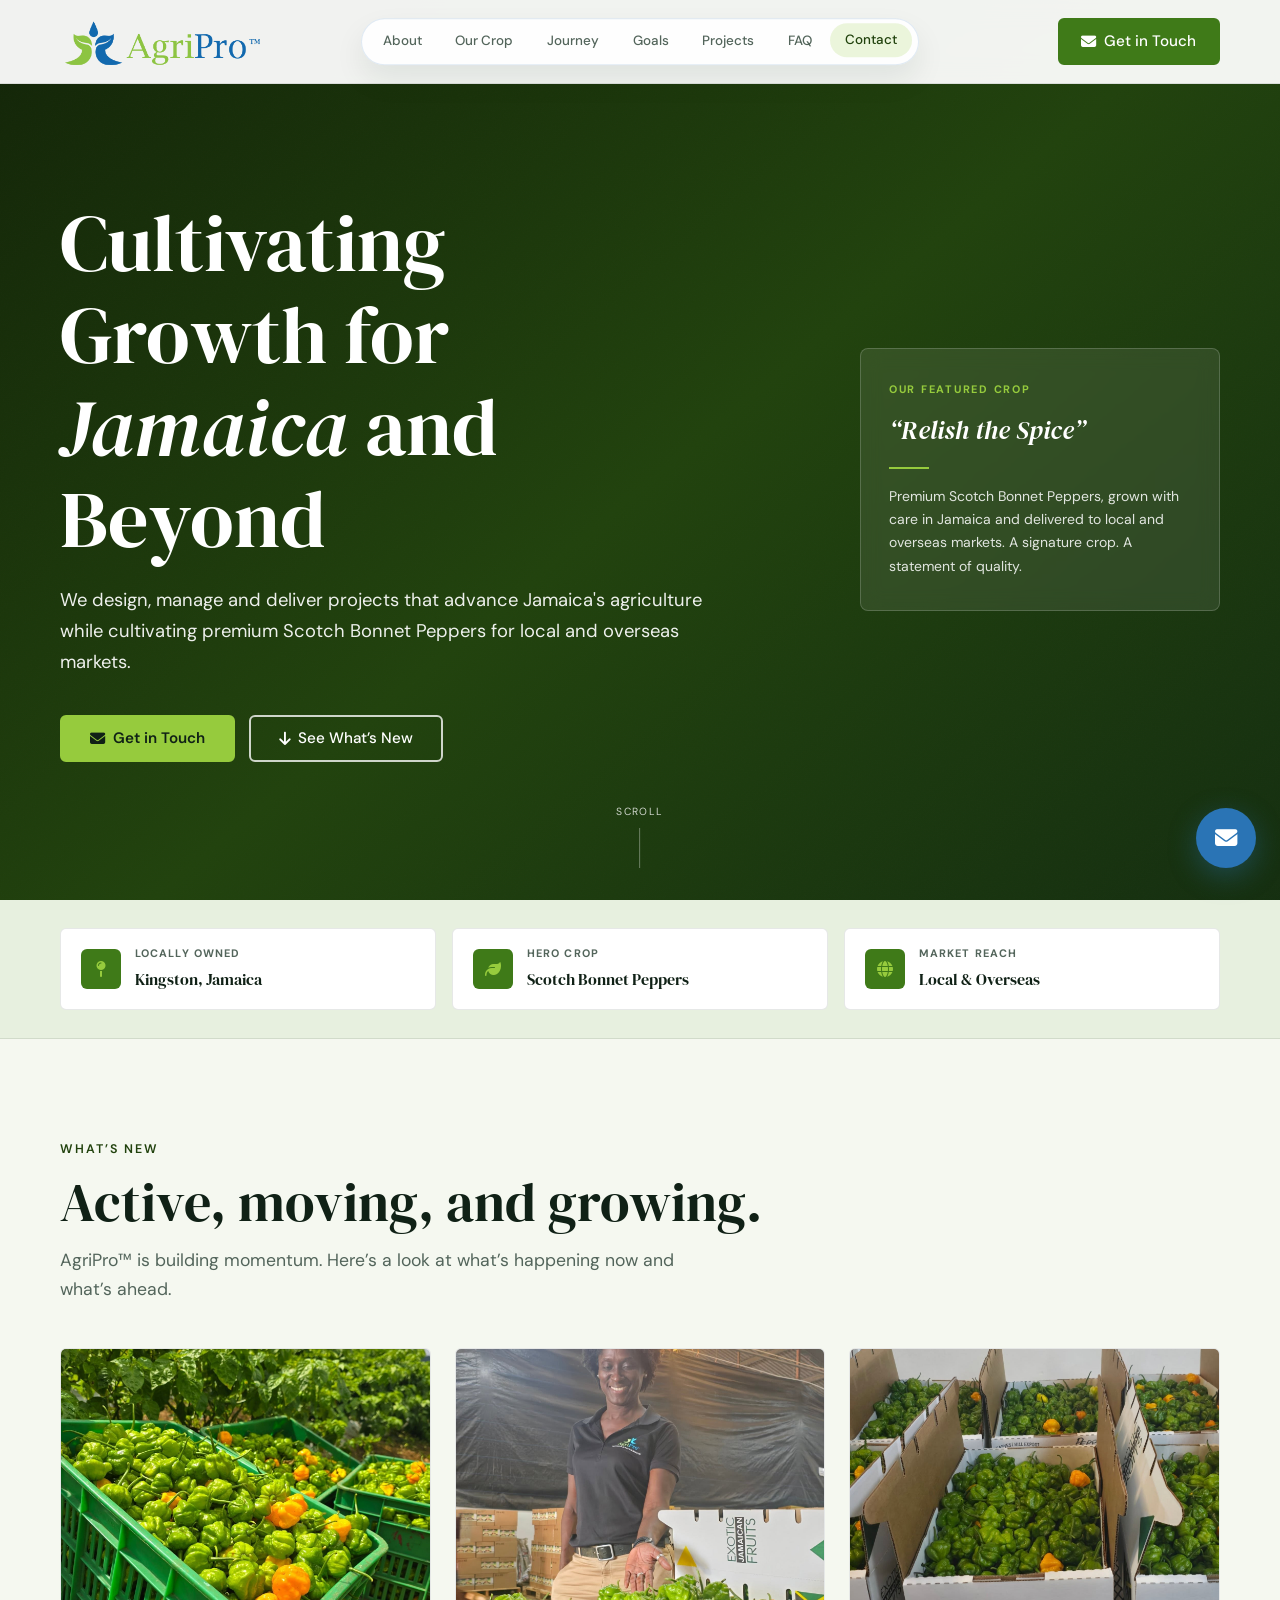
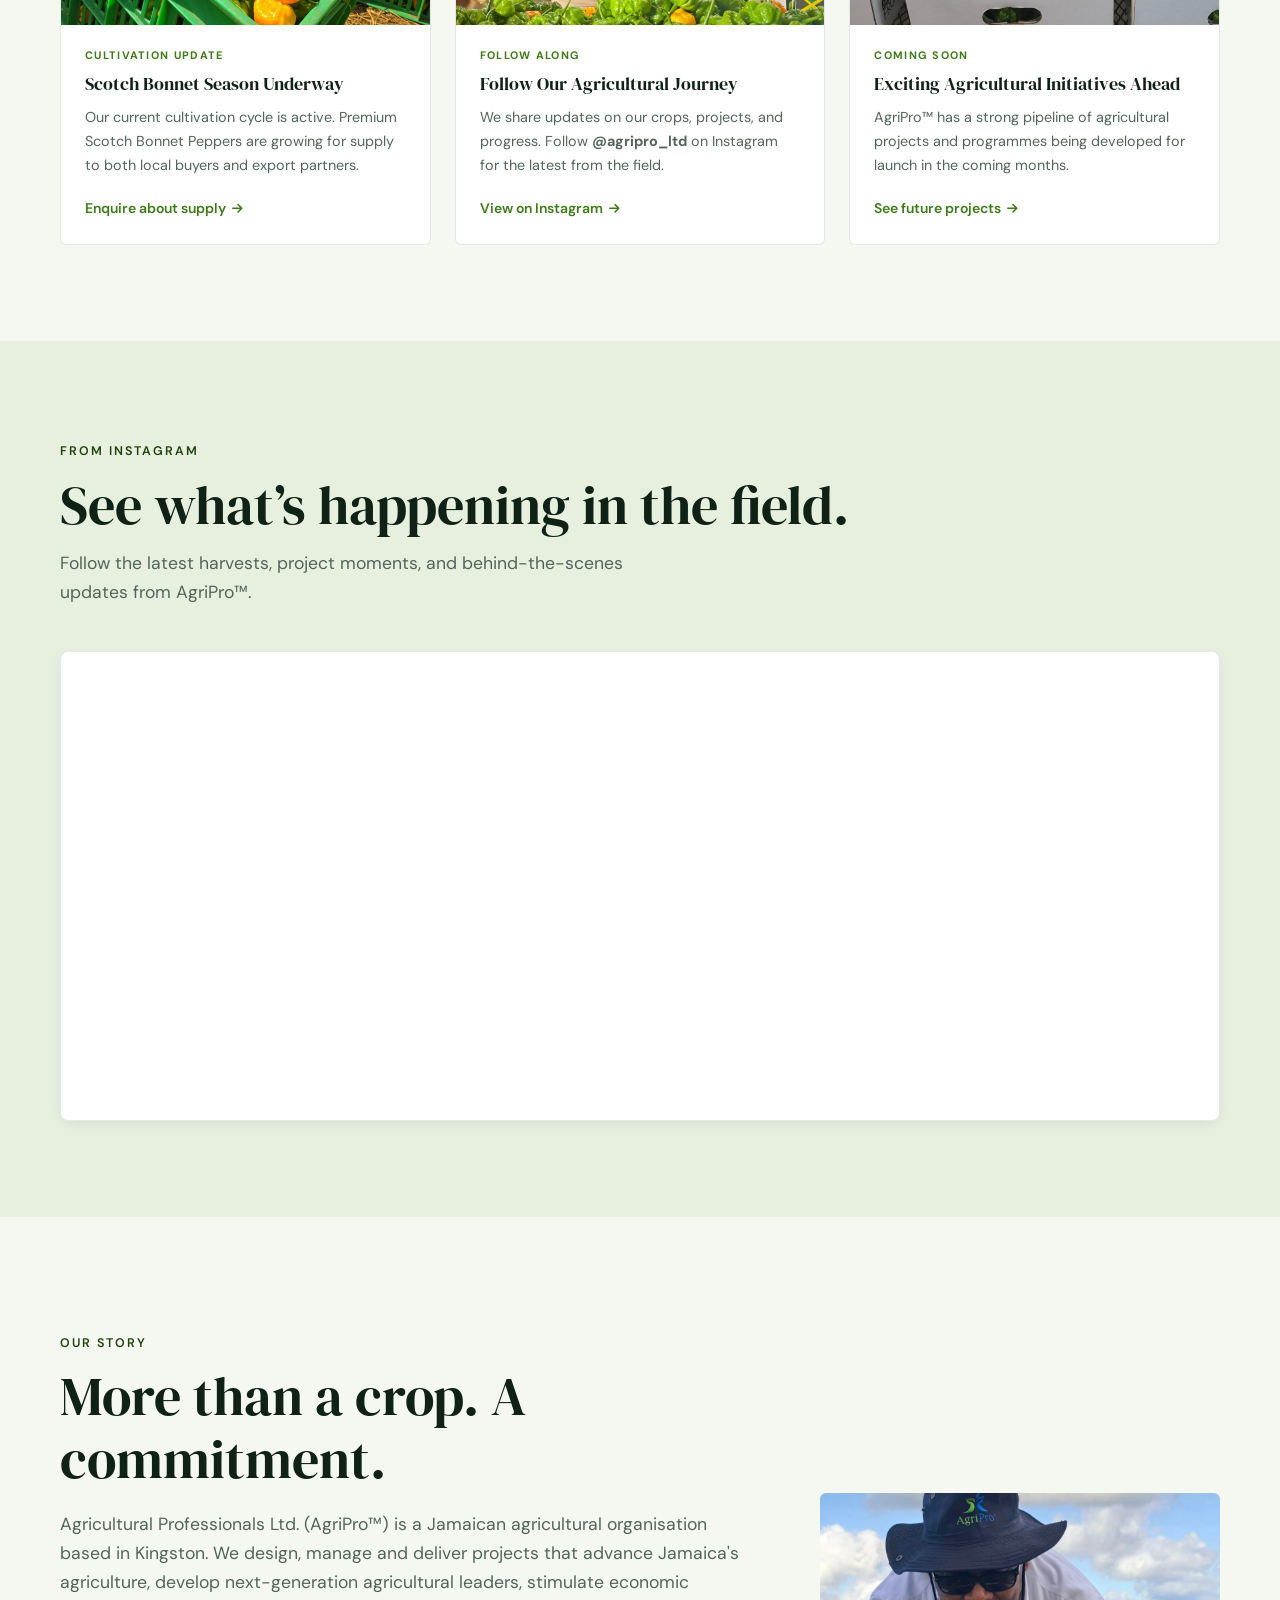
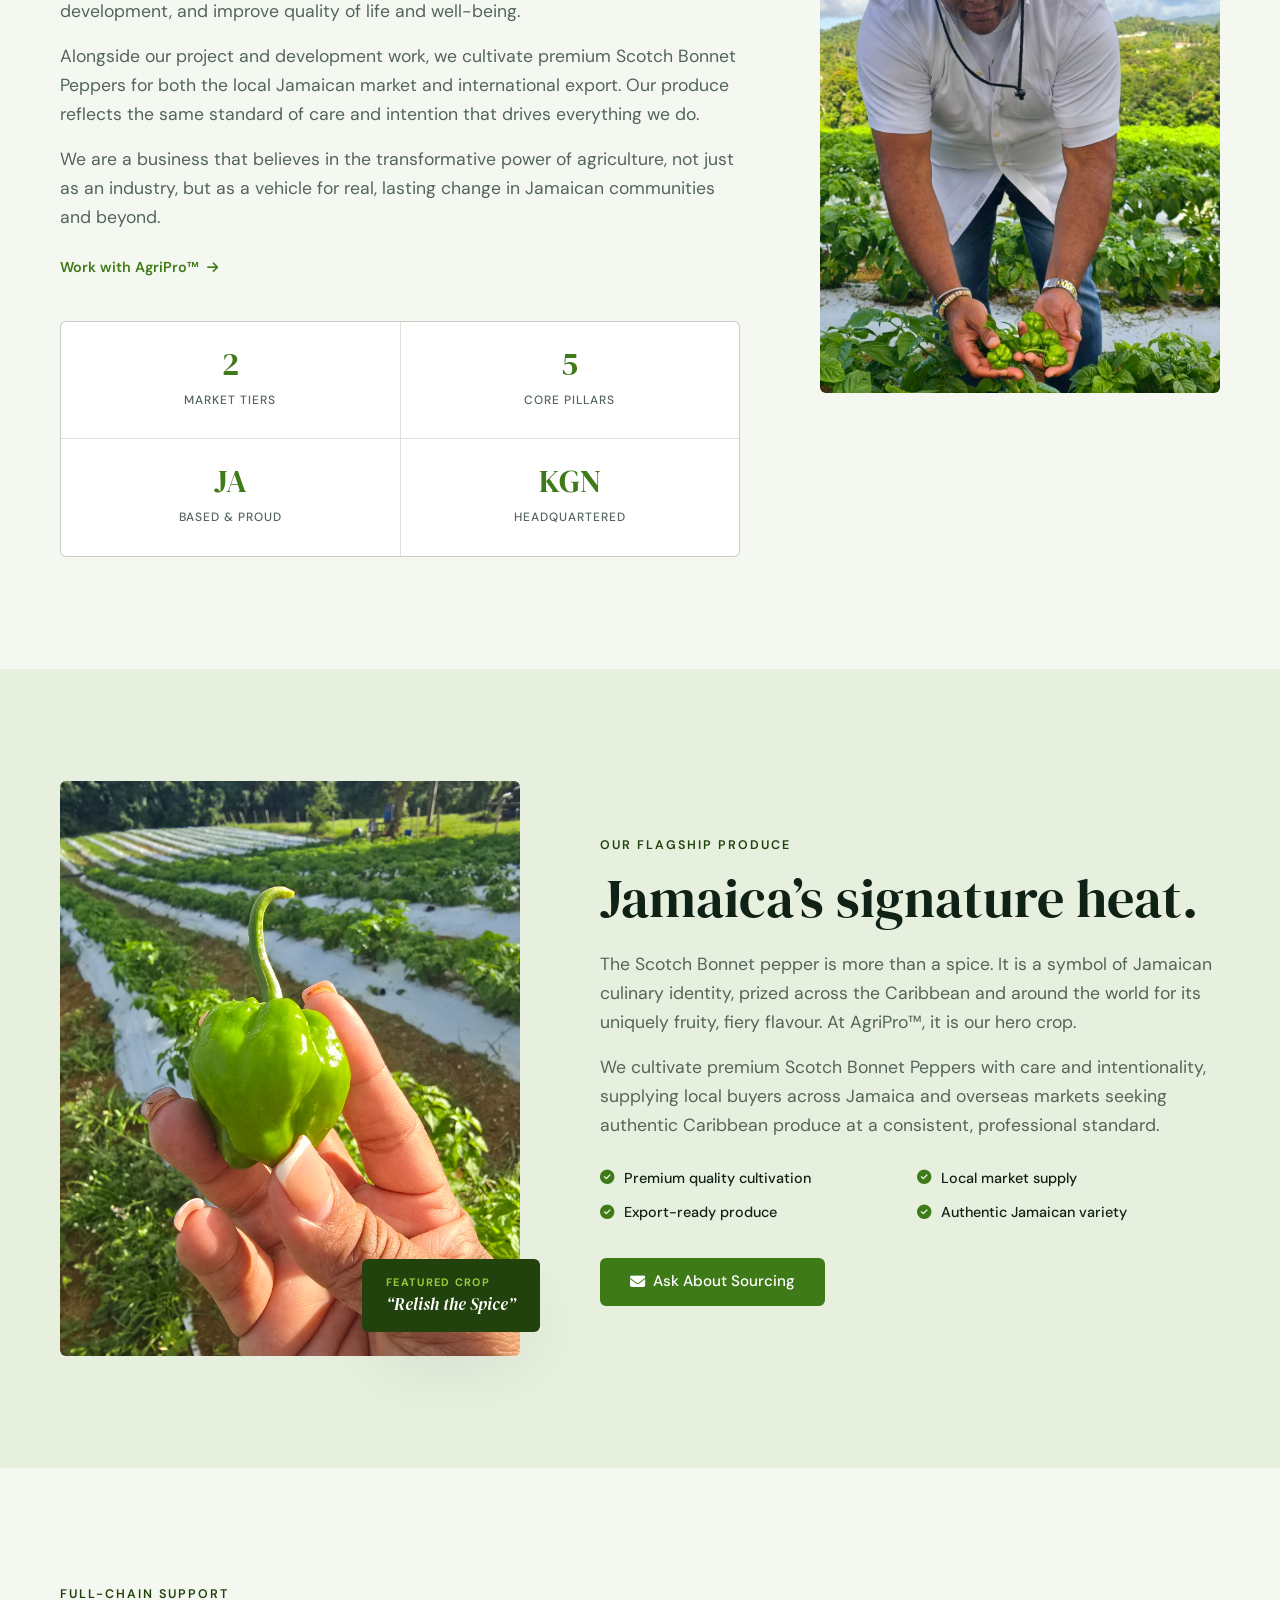
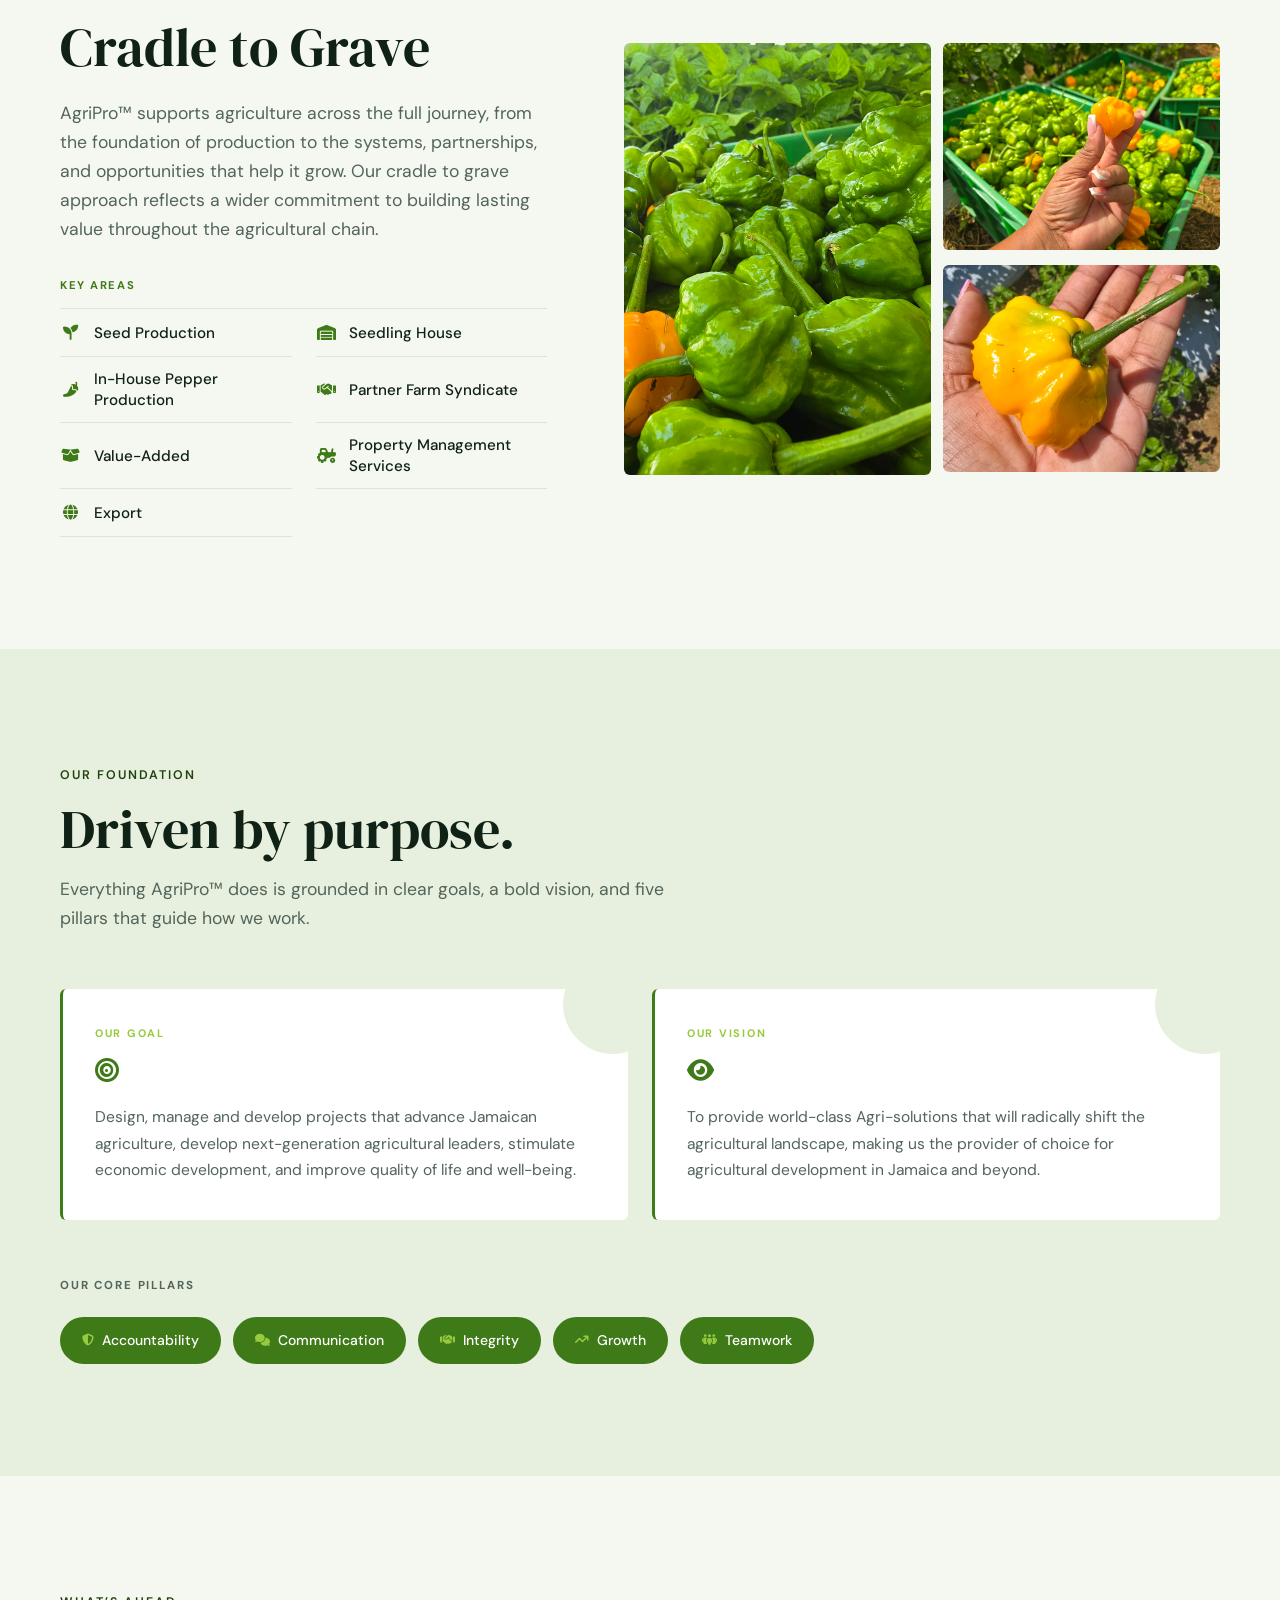
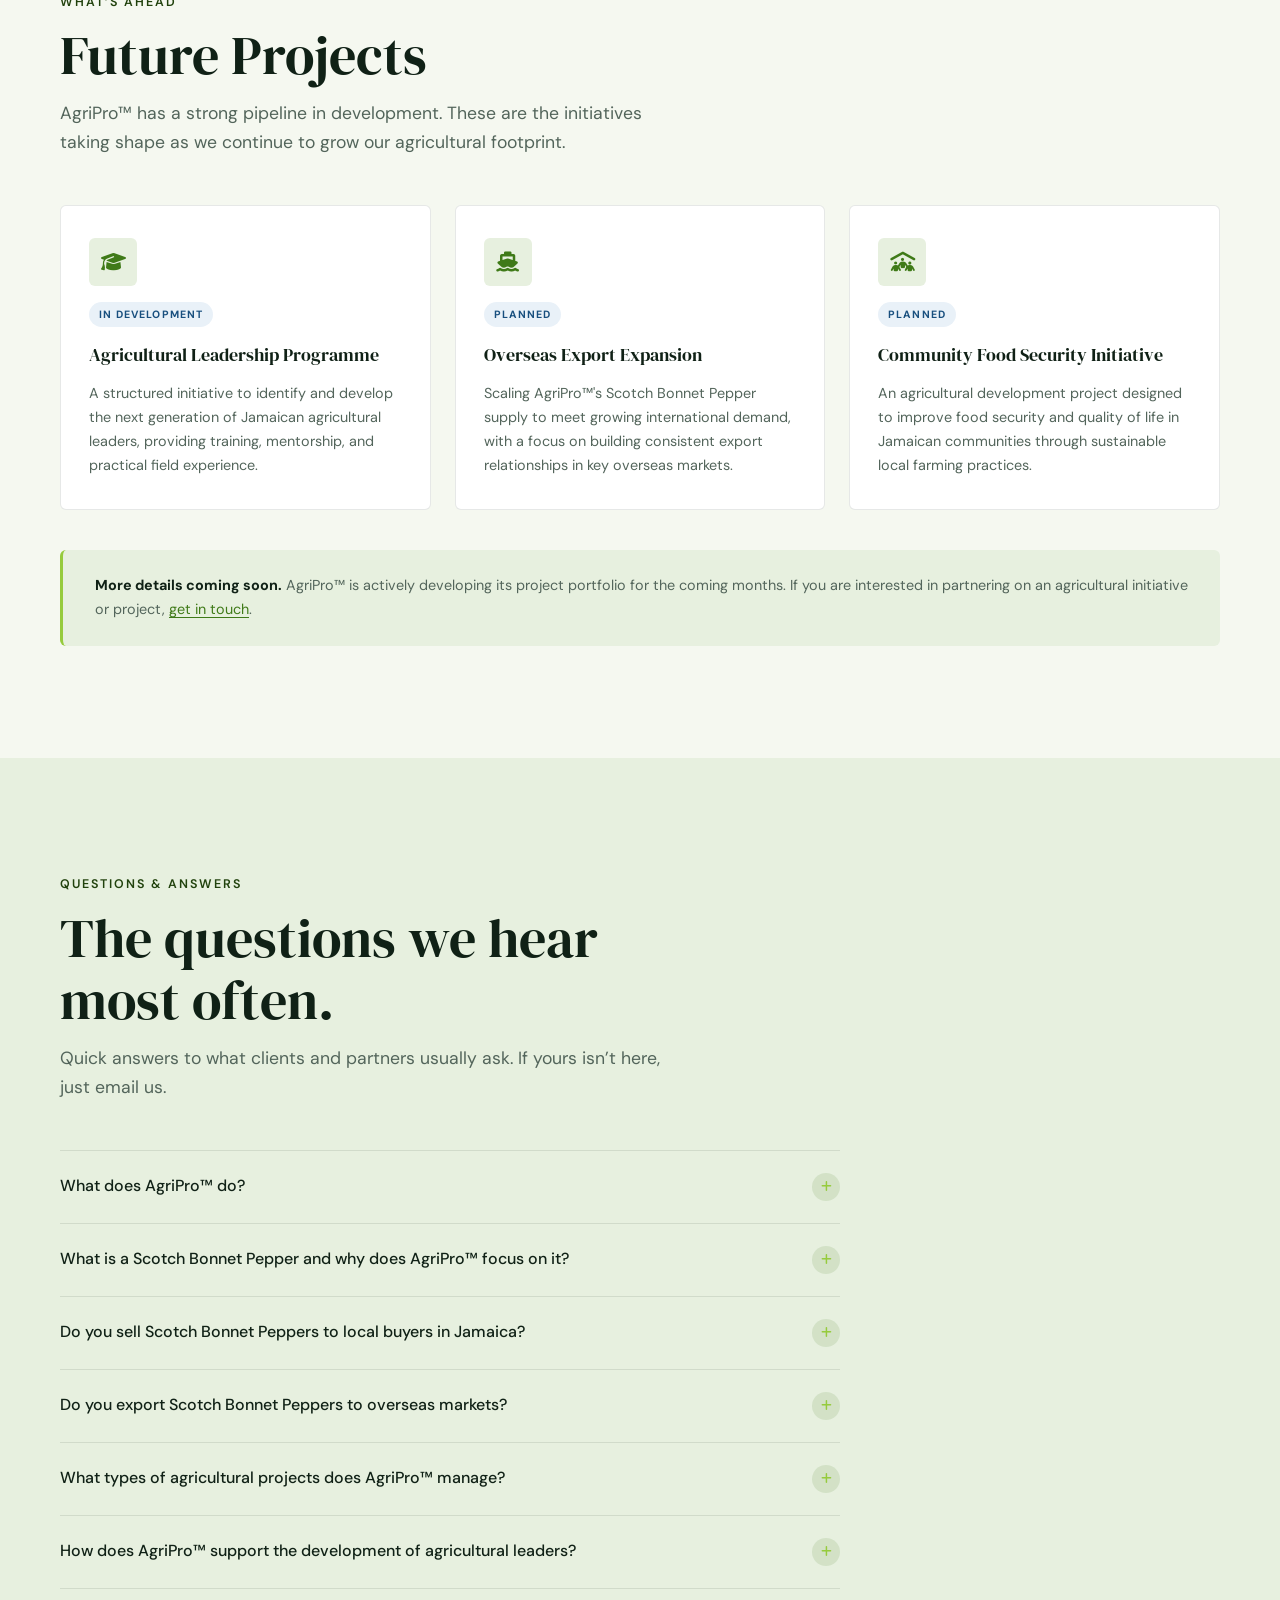
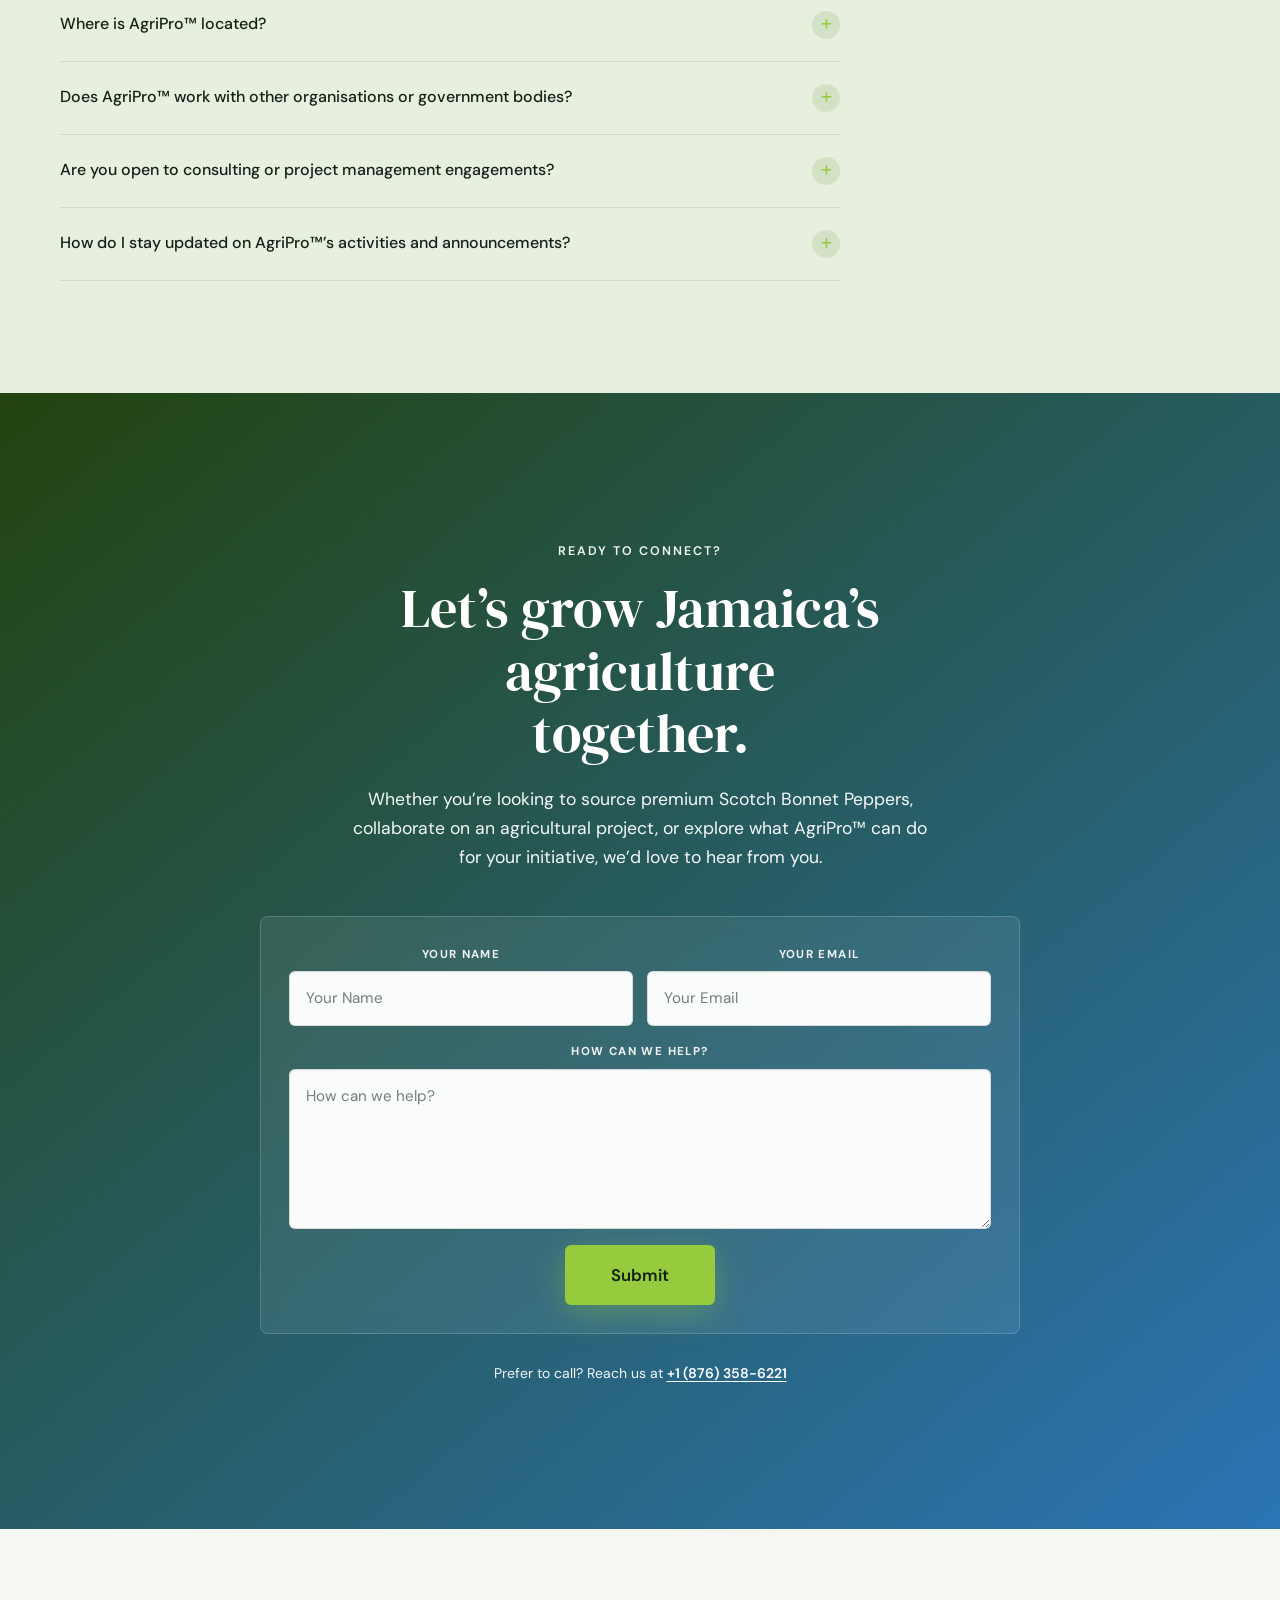
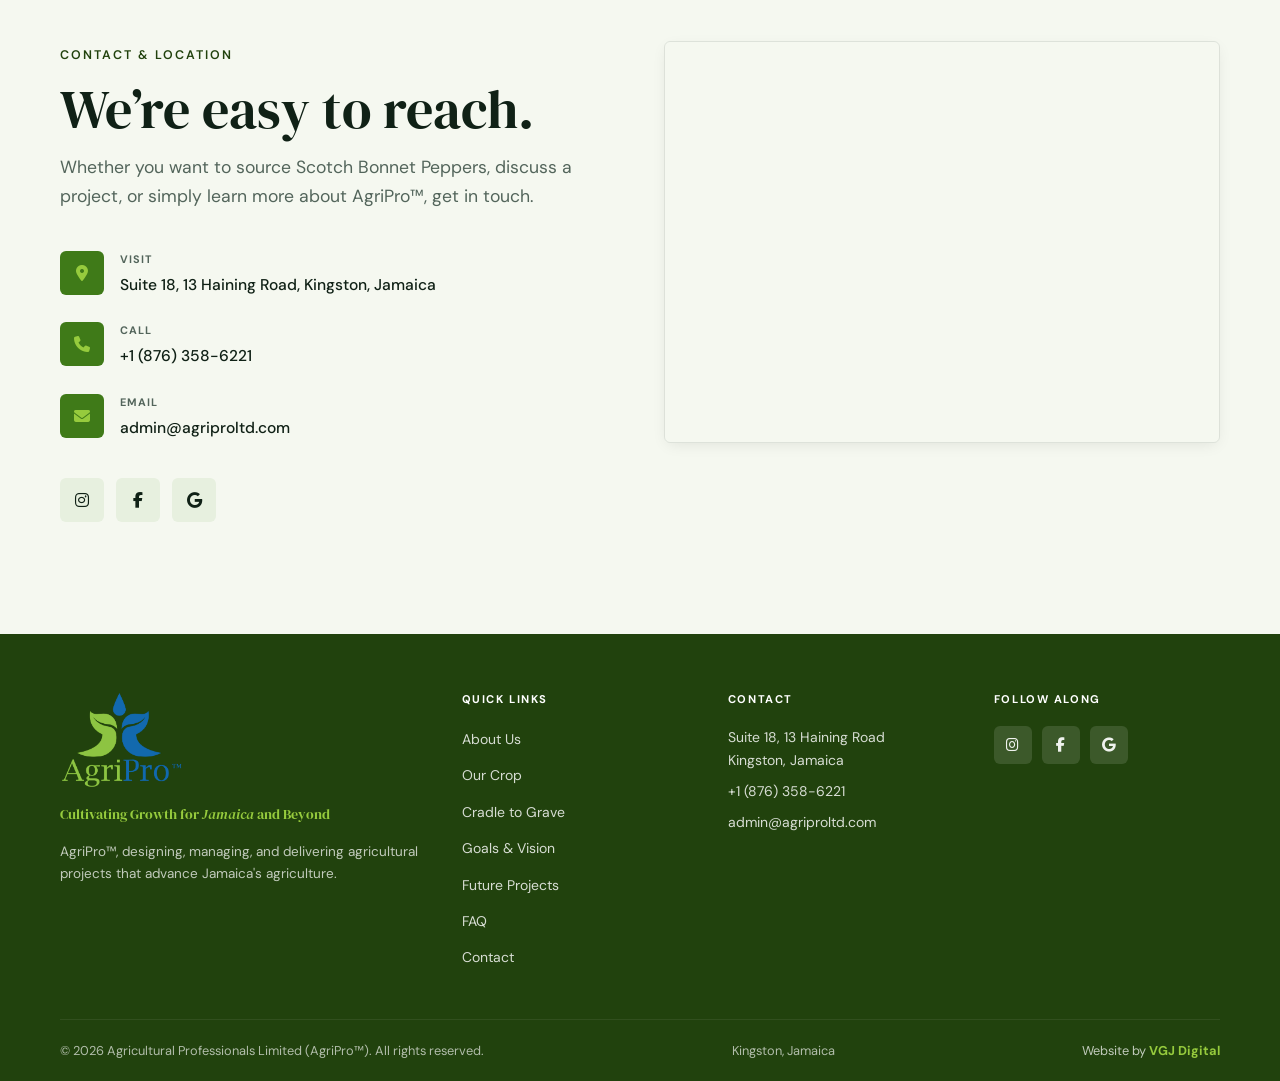
==== commit c67dcf94: "Copy and consistency fixes - Replace all "About AgriPro™" instances with "About Us" (nav, footer) an" ====
--- a/index.html
+++ b/index.html
@@ -194,7 +194,7 @@
   <!-- Mobile menu (outside header for z-index control) -->
   <div id="nav-mobile-menu" class="nav__mobile-menu" aria-label="Mobile navigation" aria-hidden="true" inert>
     <nav class="nav__mobile-links">
-      <a href="#about"    class="nav__mobile-link" data-nav-link aria-current="false">About AgriPro&trade;</a>
+      <a href="#about"    class="nav__mobile-link" data-nav-link aria-current="false">About Us</a>
       <a href="#crop"     class="nav__mobile-link" data-nav-link aria-current="false">Our Crop</a>
       <a href="#cradle-to-grave" class="nav__mobile-link" data-nav-link aria-current="false">Cradle to Grave</a>
       <a href="#goals"  class="nav__mobile-link" data-nav-link aria-current="false">Goals &amp; Vision</a>
@@ -452,7 +452,7 @@
 
           <!-- Text column -->
           <div class="about__content">
-            <p class="eyebrow about__eyebrow reveal">About AgriPro&trade;</p>
+            <p class="eyebrow about__eyebrow reveal">Our Story</p>
             <h2 id="about-heading" class="about__h2 reveal reveal--d1">
               More than a crop. A commitment.
             </h2>
@@ -1076,7 +1076,7 @@
                class="footer__logo-image"
                width="1653" height="1331"
                loading="lazy">
-          <span class="footer__tagline">Cultivating Growth for Jamaica and Beyond</span>
+          <span class="footer__tagline">Cultivating Growth for <em>Jamaica</em> and Beyond</span>
           <p class="footer__desc">AgriPro™, designing, managing, and delivering agricultural projects that advance Jamaica's agriculture.</p>
         </div>
 
@@ -1084,7 +1084,7 @@
         <nav aria-label="Footer navigation">
           <p class="footer__col-heading">Quick Links</p>
           <ul class="footer__links" role="list">
-            <li><a href="#about"    class="footer__link">About AgriPro&trade;</a></li>
+            <li><a href="#about"    class="footer__link">About Us</a></li>
             <li><a href="#crop"     class="footer__link">Our Crop</a></li>
             <li><a href="#cradle-to-grave" class="footer__link">Cradle to Grave</a></li>
             <li><a href="#goals"  class="footer__link">Goals &amp; Vision</a></li>
